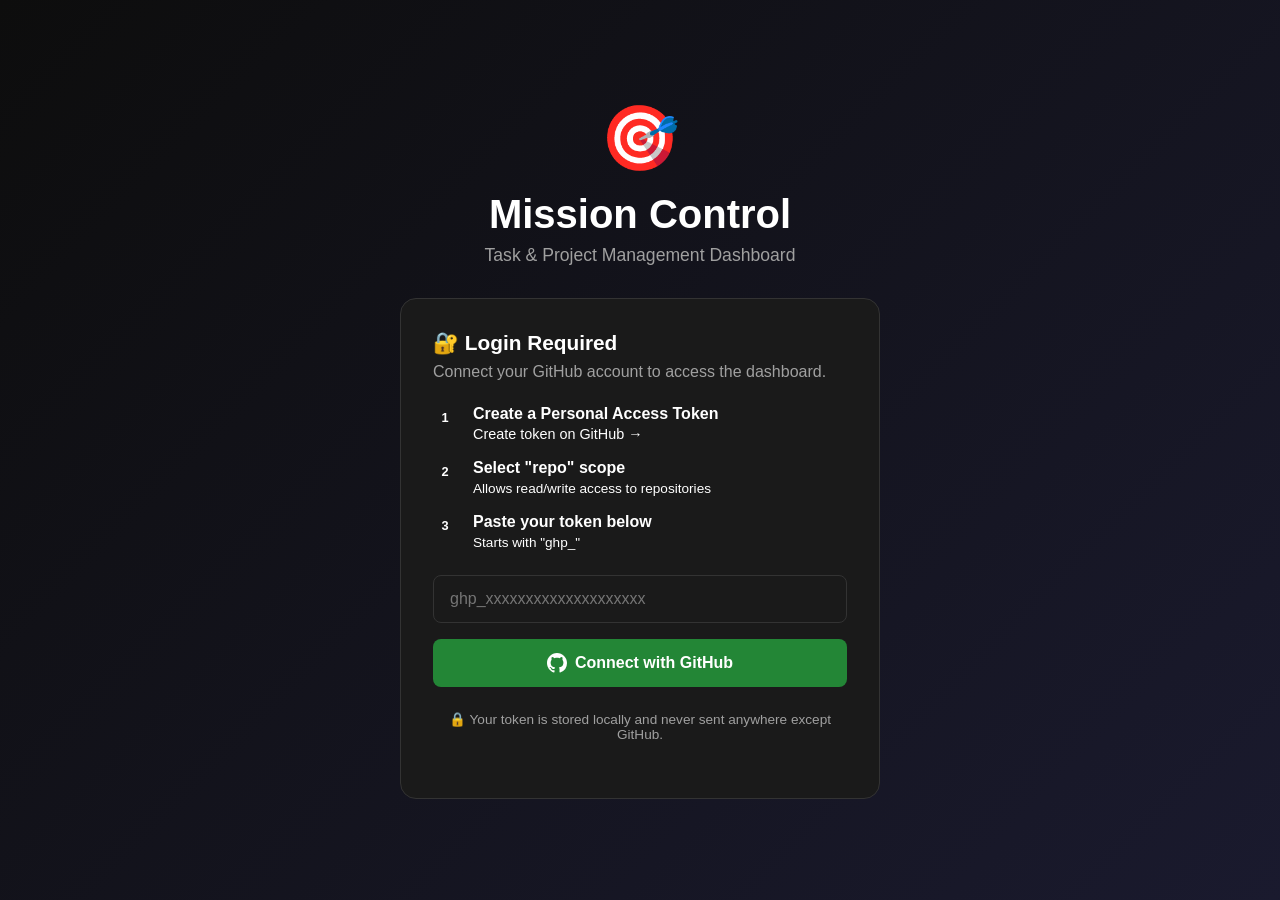
==== index.html @ b84a570f "Initial Mission Control setup" ====
<!DOCTYPE html>
<html lang="en">
<head>
    <meta charset="UTF-8">
    <meta name="viewport" content="width=device-width, initial-scale=1.0">
    <title>Mission Control - MoltBot</title>
    <link rel="stylesheet" href="css/styles.css">
</head>
<body>
    <!-- Login Required Screen (shown when not authenticated) -->
    <div id="login-screen" class="login-screen">
        <div class="login-container">
            <div class="login-logo">🎯</div>
            <h1 class="login-title">Mission Control</h1>
            <p class="login-subtitle">Task & Project Management Dashboard</p>

            <div class="login-card">
                <h2>🔐 Login Required</h2>
                <p>Connect your GitHub account to access the dashboard.</p>

                <div class="login-steps">
                    <div class="login-step">
                        <span class="login-step-num">1</span>
                        <div>
                            <strong>Create a Personal Access Token</strong>
                            <a href="https://github.com/settings/tokens/new?scopes=repo&description=Mission%20Control%20Dashboard" target="_blank" class="login-link">
                                Create token on GitHub →
                            </a>
                        </div>
                    </div>
                    <div class="login-step">
                        <span class="login-step-num">2</span>
                        <div>
                            <strong>Select "repo" scope</strong>
                            <span class="login-hint">Allows read/write access to repositories</span>
                        </div>
                    </div>
                    <div class="login-step">
                        <span class="login-step-num">3</span>
                        <div>
                            <strong>Paste your token below</strong>
                            <span class="login-hint">Starts with "ghp_"</span>
                        </div>
                    </div>
                </div>

                <div class="login-form">
                    <input type="password" id="login-token-input" class="login-input" placeholder="ghp_xxxxxxxxxxxxxxxxxxxx" autocomplete="off">
                    <button id="login-btn" class="login-btn" onclick="handleLogin()">
                        <svg width="20" height="20" viewBox="0 0 16 16" fill="currentColor">
                            <path d="M8 0C3.58 0 0 3.58 0 8c0 3.54 2.29 6.53 5.47 7.59.4.07.55-.17.55-.38 0-.19-.01-.82-.01-1.49-2.01.37-2.53-.49-2.69-.94-.09-.23-.48-.94-.82-1.13-.28-.15-.68-.52-.01-.53.63-.01 1.08.58 1.23.82.72 1.21 1.87.87 2.33.66.07-.52.28-.87.51-1.07-1.78-.2-3.64-.89-3.64-3.95 0-.87.31-1.59.82-2.15-.08-.2-.36-1.02.08-2.12 0 0 .67-.21 2.2.82.64-.18 1.32-.27 2-.27.68 0 1.36.09 2 .27 1.53-1.04 2.2-.82 2.2-.82.44 1.1.16 1.92.08 2.12.51.56.82 1.27.82 2.15 0 3.07-1.87 3.75-3.65 3.95.29.25.54.73.54 1.48 0 1.07-.01 1.93-.01 2.2 0 .21.15.46.55.38A8.013 8.013 0 0016 8c0-4.42-3.58-8-8-8z"/>
                        </svg>
                        Connect with GitHub
                    </button>
                    <div id="login-error" class="login-error"></div>
                    <div id="login-loading" class="login-loading">
                        <div class="spinner"></div>
                        <span>Validating...</span>
                    </div>
                </div>

                <p class="login-security">🔒 Your token is stored locally and never sent anywhere except GitHub.</p>
            </div>
        </div>
    </div>

    <!-- Main Dashboard (hidden until authenticated) -->
    <div id="dashboard" class="dashboard" style="display: none;">

    <header class="header">
        <div class="header-left">
            <div class="logo">
                <span>🎯</span>
                <span>Mission Control</span>
            </div>
            <nav class="nav-tabs">
                <div class="nav-tab active" data-view="tasks" onclick="switchView('tasks')">Tasks</div>
                <div class="nav-tab" data-view="skills" onclick="switchView('skills')">Skills</div>
                <div class="nav-tab" data-view="brain" onclick="switchView('brain')">Brain</div>
                <div class="nav-tab" data-view="docs" onclick="switchView('docs')">Docs</div>
                <div class="nav-tab" data-view="people" onclick="switchView('people')">Team</div>
            </nav>
            
            <!-- Search -->
            <div class="search-container">
                <div class="search-input-wrapper">
                    <input type="text" 
                           id="search-input" 
                           class="search-input" 
                           placeholder="Search tasks..." 
                           oninput="handleSearch(this.value)"
                           onkeydown="if(event.key==='Escape'){clearSearch()}">
                    <svg class="search-icon" width="14" height="14" viewBox="0 0 24 24" fill="none" stroke="currentColor" stroke-width="2">
                        <circle cx="11" cy="11" r="8"></circle>
                        <path d="M21 21l-4.35-4.35"></path>
                    </svg>
                    <button class="search-clear" onmousedown="event.preventDefault()" onclick="clearSearch()" title="Clear search">×</button>
                </div>
                <span class="search-info" id="search-info"></span>
                <label class="archive-search-toggle" title="Include archived tasks in search">
                    <input type="checkbox" id="search-include-archived" onchange="toggleArchiveSearch(this.checked)">
                    <span>📦 Archive</span>
                </label>
            </div>
        </div>
        <div class="header-right">
            <span class="live-indicator live" id="live-indicator">Live</span>
            <button class="btn btn-secondary" onclick="pollForUpdates(); window.location.reload()">↻ Refresh</button>

            <!-- Not Logged In -->
            <button class="btn btn-github" id="btn-connect" onclick="showAuthModal()">
                <svg width="16" height="16" viewBox="0 0 16 16" fill="currentColor">
                    <path d="M8 0C3.58 0 0 3.58 0 8c0 3.54 2.29 6.53 5.47 7.59.4.07.55-.17.55-.38 0-.19-.01-.82-.01-1.49-2.01.37-2.53-.49-2.69-.94-.09-.23-.48-.94-.82-1.13-.28-.15-.68-.52-.01-.53.63-.01 1.08.58 1.23.82.72 1.21 1.87.87 2.33.66.07-.52.28-.87.51-1.07-1.78-.2-3.64-.89-3.64-3.95 0-.87.31-1.59.82-2.15-.08-.2-.36-1.02.08-2.12 0 0 .67-.21 2.2.82.64-.18 1.32-.27 2-.27.68 0 1.36.09 2 .27 1.53-1.04 2.2-.82 2.2-.82.44 1.1.16 1.92.08 2.12.51.56.82 1.27.82 2.15 0 3.07-1.87 3.75-3.65 3.95.29.25.54.73.54 1.48 0 1.07-.01 1.93-.01 2.2 0 .21.15.46.55.38A8.013 8.013 0 0016 8c0-4.42-3.58-8-8-8z"/>
                </svg>
                Connect GitHub
            </button>

            <!-- Logged In (hidden by default) -->
            <div class="user-profile" id="user-profile" style="display: none;">
                <img class="user-avatar" id="user-avatar" src="" alt="Avatar">
                <span class="user-name" id="user-name"></span>
                <button class="btn-icon" onclick="showSettingsModal()" title="Settings">⚙️</button>
                <span class="user-logout" onclick="logout()">Logout</span>
            </div>
        </div>
    </header>

    <!-- Unsaved Changes Banner -->
    <div class="unsaved-banner" id="unsaved-banner">
        <span class="unsaved-text">⚠️ You have unsaved changes</span>
        <div>
            <button class="btn btn-secondary btn-small" onclick="discardChanges()">Discard</button>
            <button class="btn btn-primary btn-small" onclick="showCommitModal()">Save & Commit</button>
        </div>
    </div>

    <!-- TASKS VIEW -->
    <div id="view-tasks" class="view active">

    <div class="stats-bar">
        <div class="stat">
            <span class="stat-value" id="stat-week">0</span>
            <span class="stat-label">This week</span>
        </div>
        <div class="stat">
            <span class="stat-value" id="stat-progress">0</span>
            <span class="stat-label">In progress</span>
        </div>
        <div class="stat">
            <span class="stat-value" id="stat-total">0</span>
            <span class="stat-label">Total</span>
        </div>
        <div class="stat">
            <span class="stat-value stat-highlight" id="stat-completion">0%</span>
            <span class="stat-label">Completion</span>
        </div>
    </div>

    <div class="filters" id="filters">
        <button class="filter-btn active" data-filter="all">All projects</button>
    </div>

    <main class="main">
        <div class="kanban">
            <div class="column column-templates">
                <div class="column-header">
                    <div class="column-dot templates"></div>
                    <span class="column-title">📑 Templates</span>
                    <span class="column-count" id="count-templates">0</span>
                    <span class="column-add" onclick="openNewTemplate()" title="Add new template">+</span>
                </div>
                <div class="column-tasks" id="tasks-templates"></div>
            </div>

            <div class="column column-recurring">
                <div class="column-header">
                    <div class="column-dot recurring"></div>
                    <span class="column-title">Recurring</span>
                    <span class="column-count" id="count-recurring">0</span>
                </div>
                <div class="column-tasks" id="tasks-recurring" ondragover="handleCronDragOver(event)" ondragleave="handleCronDragLeave(event)" ondrop="handleCronDrop(event)"></div>
            </div>

            <div class="column column-scheduled">
                <div class="column-header">
                    <div class="column-dot scheduled"></div>
                    <span class="column-title">📅 Scheduled</span>
                    <span class="column-count" id="count-scheduled">0</span>
                    <span class="column-add" onclick="openScheduledTaskModal()" title="Schedule a task">+</span>
                </div>
                <div class="column-tasks" id="tasks-scheduled" ondragover="handleDragOver(event)" ondragleave="handleDragLeave(event)" ondrop="handleDrop(event, 'scheduled')"></div>
            </div>

            <div class="column">
                <div class="column-header">
                    <div class="column-dot backlog"></div>
                    <span class="column-title">Backlog</span>
                    <span class="column-count" id="count-backlog">0</span>
                    <span class="column-add" onclick="openNewTask('backlog')" title="Add new task">+</span>
                </div>
                <div class="column-tasks" id="tasks-backlog" ondragover="handleDragOver(event)" ondragleave="handleDragLeave(event)" ondrop="handleDrop(event, 'backlog')"></div>
            </div>

            <div class="column column-wide">
                <div class="column-header">
                    <div class="column-dot in-progress"></div>
                    <span class="column-title">In Progress</span>
                    <span class="column-count" id="count-in_progress">0</span>
                    <span class="column-add" onclick="openNewTask('in_progress')" title="Add new task">+</span>
                </div>
                <div class="column-tasks" id="tasks-in_progress" ondragover="handleDragOver(event)" ondragleave="handleDragLeave(event)" ondrop="handleDrop(event, 'in_progress')"></div>
            </div>

            <div class="column">
                <div class="column-header">
                    <div class="column-dot review"></div>
                    <span class="column-title">Review</span>
                    <span class="column-count" id="count-review">0</span>
                    <span class="column-add" onclick="openNewTask('review')" title="Add new task">+</span>
                </div>
                <div class="column-tasks" id="tasks-review" ondragover="handleDragOver(event)" ondragleave="handleDragLeave(event)" ondrop="handleDrop(event, 'review')"></div>
            </div>

            <div class="column">
                <div class="column-header">
                    <div class="column-dot done"></div>
                    <span class="column-title">Done</span>
                    <span class="column-count" id="count-done">0</span>
                    <button class="archive-all-btn" onclick="showArchiveView()" title="View archived tasks" style="background: transparent;">📂 View</button>
                    <button class="archive-all-btn" onclick="archiveAllDone()" title="Archive all done tasks">📦 Archive All</button>
                </div>
                <div class="column-tasks" id="tasks-done" ondragover="handleDragOver(event)" ondragleave="handleDragLeave(event)" ondrop="handleDrop(event, 'done')"></div>
            </div>
        </div>

        <aside class="activity" id="activity-sidebar">
            <div class="activity-header">
                <span>ACTIVITY</span>
                <button class="activity-toggle" onclick="toggleActivity()" title="Hide Activity">
                    <span id="activity-toggle-icon">✕</span>
                </button>
            </div>
            <div class="activity-list" id="activity-list"></div>
        </aside>
        <button class="activity-reopen" id="activity-reopen" onclick="toggleActivity()" title="Show Activity">
            ACTIVITY
        </button>
    </main>

    </div><!-- END view-tasks -->

    <!-- SKILLS VIEW -->
    <div id="view-skills" class="view" style="display: none;">
        <div class="skills-view">
            <!-- Skills Header with Stats -->
            <div class="skills-header">
                <div class="skills-stats">
                    <div class="skills-stat">
                        <span class="skills-stat-value" id="skills-total">0</span>
                        <span class="skills-stat-label">Total Skills</span>
                    </div>
                    <div class="skills-stat">
                        <span class="skills-stat-value" id="skills-ready">0</span>
                        <span class="skills-stat-label">Ready</span>
                    </div>
                    <div class="skills-stat">
                        <span class="skills-stat-value" id="skills-needs-setup">0</span>
                        <span class="skills-stat-label">Needs Setup</span>
                    </div>
                </div>
                <div class="skills-header-actions">
                    <button class="btn btn-secondary" onclick="refreshSkills()">↻ Refresh</button>
                    <button class="btn btn-clawdhub" onclick="openClawdHub()">
                        🧩 Browse ClawdHub
                    </button>
                </div>
            </div>

            <!-- Skills Filter Bar -->
            <div class="skills-filters">
                <div class="skills-filter-chips">
                    <button class="skills-filter-chip active" data-filter="all" onclick="resetSkillFilters()">All</button>
                    <button class="skills-filter-chip" data-filter="enabled" onclick="toggleSkillFilter('enabled')">✅ Enabled</button>
                    <button class="skills-filter-chip" data-filter="disabled" onclick="toggleSkillFilter('disabled')">⏸️ Disabled</button>
                    <button class="skills-filter-chip" data-filter="ready" onclick="toggleSkillFilter('ready')">🟢 Ready</button>
                    <button class="skills-filter-chip" data-filter="needs-setup" onclick="toggleSkillFilter('needs-setup')">🟡 Needs Setup</button>
                    <button class="skills-filter-chip" data-filter="builtin" onclick="toggleSkillFilter('builtin')">📦 Built-in</button>
                    <button class="skills-filter-chip" data-filter="workspace" onclick="toggleSkillFilter('workspace')">🏠 Workspace</button>
                </div>
            </div>

            <!-- Skills Grid Container -->
            <div id="skills-grid-container">
                <!-- Skills will be rendered here by JavaScript -->
                <div class="skills-empty">
                    <div class="skills-empty-icon">🧩</div>
                    <div class="skills-empty-title">Loading skills...</div>
                    <div class="skills-empty-text">Please wait while we load your skills.</div>
                </div>
            </div>
        </div>
    </div><!-- END view-skills -->

    <!-- BRAIN VIEW -->
    <div id="view-brain" class="view" style="display: none;">
        <div class="brain-view">
            <!-- Memory Explorer (Left Panel) -->
            <div class="brain-explorer">
                <div class="brain-explorer-header">
                    <div class="brain-explorer-title">Memory Files</div>
                    <div class="brain-search">
                        <span class="brain-search-icon">🔍</span>
                        <input type="text" id="brain-search-input" placeholder="Search memory..." oninput="handleBrainSearch(this.value)">
                    </div>
                </div>
                
                <div class="brain-file-tree" id="brain-file-tree">
                    <!-- Files will be rendered by JavaScript -->
                    <div class="brain-empty">
                        <div class="brain-empty-icon">📂</div>
                        <div class="brain-empty-title">Loading...</div>
                    </div>
                </div>
                
                <div class="brain-tags">
                    <div class="brain-tags-title">Tags</div>
                    <div class="brain-tag-cloud" id="brain-tag-cloud">
                        <!-- Tags will be rendered by JavaScript -->
                    </div>
                </div>
            </div>
            
            <!-- Editor (Center Panel) -->
            <div class="brain-editor">
                <div class="brain-editor-header">
                    <div class="brain-editor-tabs" id="brain-editor-tabs">
                        <!-- Tabs will be rendered when files are opened -->
                        <span style="color: var(--text-secondary); font-size: 0.875rem; padding: 0.5rem;">Select a file to edit</span>
                    </div>
                    <div class="brain-editor-actions">
                        <button class="btn btn-secondary btn-small" onclick="toggleBrainPreview()" id="brain-preview-toggle" disabled>
                            👁️ Preview
                        </button>
                        <button class="btn btn-secondary btn-small" onclick="openMemoryMerge()">
                            🔄 Merge Notes
                        </button>
                        <button class="btn btn-primary btn-small" onclick="openKnowledgeBuilder()">
                            🧙 Add Knowledge
                        </button>
                    </div>
                </div>
                
                <div class="brain-editor-toolbar" id="brain-editor-toolbar" style="display: none;">
                    <button class="brain-toolbar-btn" onclick="brainInsert('**', '**')" title="Bold">𝐁</button>
                    <button class="brain-toolbar-btn" onclick="brainInsert('*', '*')" title="Italic">𝐼</button>
                    <button class="brain-toolbar-btn" onclick="brainInsert('`', '`')" title="Code">&lt;/&gt;</button>
                    <button class="brain-toolbar-btn" onclick="brainInsert('[', '](url)')" title="Link">🔗</button>
                    <div class="brain-toolbar-divider"></div>
                    <button class="brain-toolbar-btn" onclick="brainInsertLine('- ')" title="List">• List</button>
                    <button class="brain-toolbar-btn" onclick="brainInsertLine('## ')" title="Heading">H2</button>
                    <button class="brain-toolbar-btn" onclick="brainInsertLine('#')" title="Tag">#tag</button>
                    <div class="brain-toolbar-divider"></div>
                    <button class="brain-toolbar-btn" onclick="brainInsertLine('---')" title="Divider">―</button>
                </div>
                
                <div class="brain-editor-content" id="brain-editor-content">
                    <div class="brain-empty">
                        <div class="brain-empty-icon">🧠</div>
                        <div class="brain-empty-title">Your Memory, Organized</div>
                        <div class="brain-empty-text">
                            Select a file from the explorer to view and edit, or use the Knowledge Builder to add new information.
                        </div>
                    </div>
                </div>
                
                <div class="brain-editor-footer" id="brain-editor-footer" style="display: none;">
                    <div class="brain-footer-left">
                        <span id="brain-cursor-pos">Ln 1, Col 1</span>
                        <span id="brain-word-count">0 words</span>
                        <span id="brain-tag-count">0 tags</span>
                    </div>
                    <div class="brain-footer-right">
                        <span id="brain-save-status">Saved</span>
                    </div>
                </div>
            </div>
            
            <!-- Changelog (Right Panel) -->
            <div class="brain-changelog" id="brain-changelog">
                <div class="brain-changelog-header">
                    <span class="brain-changelog-title">📜 Changelog</span>
                    <button class="brain-changelog-toggle" onclick="toggleBrainChangelog()" title="Collapse">
                        ✕
                    </button>
                </div>
                <div class="brain-changelog-list" id="brain-changelog-list">
                    <!-- Changelog items will be rendered by JavaScript -->
                    <div style="text-align: center; padding: 2rem; color: var(--text-secondary);">
                        <div style="font-size: 2rem; margin-bottom: 0.5rem;">📜</div>
                        <div>Loading history...</div>
                    </div>
                </div>
            </div>
        </div>
    </div><!-- END view-brain -->

    <!-- Knowledge Builder Modal -->
    <div class="brain-knowledge-builder" id="brain-knowledge-builder">
        <div class="brain-kb-modal">
            <div class="brain-kb-header">
                <span class="brain-kb-title">🧙 Knowledge Builder</span>
                <button class="brain-kb-close" onclick="closeKnowledgeBuilder()">×</button>
            </div>
            <div class="brain-kb-content">
                <label style="font-size: 0.875rem; color: var(--text-secondary); margin-bottom: 0.5rem; display: block;">
                    Paste or type any information you want to remember:
                </label>
                <textarea class="brain-kb-input" id="brain-kb-input" placeholder="e.g., JetBrains account uses thomas@example.com, password in 1Password. Renewal date is March 15th."></textarea>
                
                <div style="display: flex; gap: 0.5rem; flex-wrap: wrap; align-items: center;">
                    <button class="btn btn-secondary btn-small" onclick="processKnowledge('format')">📝 Format</button>
                    <button class="btn btn-secondary btn-small" onclick="processKnowledge('extract')">🔍 Extract Facts</button>
                    <button class="btn btn-secondary btn-small" onclick="processKnowledge('tags')">🏷️ Tags</button>
                    <div style="width: 1px; height: 20px; background: var(--border); margin: 0 0.25rem;"></div>
                    <button class="btn btn-primary btn-small" onclick="processKnowledge('ai')" id="brain-kb-ai-btn" title="Process with AI (requires API key)">🤖 AI Process</button>
                    <button class="btn btn-secondary btn-small" onclick="showAISettings()" title="Configure AI">⚙️</button>
                </div>
                
                <div class="brain-kb-result" id="brain-kb-result" style="display: none;">
                    <div class="brain-kb-result-label">Result</div>
                    <div id="brain-kb-result-content"></div>
                </div>
                
                <div style="margin-top: 1rem;">
                    <label style="font-size: 0.875rem; color: var(--text-secondary); margin-bottom: 0.5rem; display: block;">
                        Save to:
                    </label>
                    <select id="brain-kb-target" style="width: 100%; padding: 0.5rem; background: var(--bg-secondary); border: 1px solid var(--border); border-radius: 6px; color: var(--text-primary);">
                        <option value="today">📅 Today's memory (memory/YYYY-MM-DD.md)</option>
                        <option value="memory">🧠 Long-term memory (MEMORY.md)</option>
                    </select>
                </div>
            </div>
            <div class="brain-kb-footer">
                <button class="btn btn-secondary" onclick="closeKnowledgeBuilder()">Cancel</button>
                <button class="btn btn-primary" onclick="saveKnowledge()" id="brain-kb-save" disabled>Save to Memory</button>
            </div>
        </div>
    </div>

    <!-- AI Settings Modal -->
    <div class="brain-ai-settings" id="brain-ai-settings">
        <div class="brain-ai-settings-modal">
            <div class="brain-ai-settings-header">
                <span class="brain-ai-settings-title">⚙️ AI Settings</span>
                <button class="brain-kb-close" onclick="hideAISettings()">×</button>
            </div>
            <div class="brain-ai-settings-content">
                <div class="brain-ai-status" id="brain-ai-status">
                    <span>🔌</span>
                    <span id="brain-ai-status-text">Checking...</span>
                </div>
                
                <div class="brain-ai-settings-field">
                    <label for="brain-ai-provider">AI Provider</label>
                    <select id="brain-ai-provider" onchange="updateAIProviderUI()">
                        <option value="openrouter">OpenRouter (recommended)</option>
                        <option value="openai">OpenAI</option>
                        <option value="local">Local only (no API)</option>
                    </select>
                </div>
                
                <div class="brain-ai-settings-field" id="brain-ai-key-field">
                    <label for="brain-ai-key">API Key</label>
                    <input type="password" id="brain-ai-key" placeholder="sk-or-... or sk-...">
                    <div class="brain-ai-settings-hint">
                        Get your key from <a href="https://openrouter.ai/keys" target="_blank" style="color: var(--accent-blue);">openrouter.ai/keys</a>
                    </div>
                </div>
                
                <div class="brain-ai-settings-field" id="brain-ai-model-field">
                    <label for="brain-ai-model">Model</label>
                    <select id="brain-ai-model">
                        <option value="anthropic/claude-3.5-sonnet">Claude 3.5 Sonnet (fast)</option>
                        <option value="anthropic/claude-3-opus">Claude 3 Opus (best)</option>
                        <option value="openai/gpt-4o">GPT-4o</option>
                        <option value="openai/gpt-4o-mini">GPT-4o Mini (cheap)</option>
                        <option value="google/gemini-pro-1.5">Gemini 1.5 Pro</option>
                    </select>
                </div>
            </div>
            <div class="brain-ai-settings-footer">
                <button class="btn btn-secondary" onclick="hideAISettings()">Cancel</button>
                <button class="btn btn-primary" onclick="saveAISettings()">Save</button>
            </div>
        </div>
    </div>

    <!-- Diff View Modal -->
    <div class="brain-diff-modal" id="brain-diff-modal">
        <div class="brain-diff-container">
            <div class="brain-diff-header">
                <div>
                    <div class="brain-diff-title" id="brain-diff-title">Commit Details</div>
                    <div class="brain-diff-meta" id="brain-diff-meta"></div>
                </div>
                <button class="brain-diff-close" onclick="closeDiffModal()">×</button>
            </div>
            <div class="brain-diff-content" id="brain-diff-content">
                <div class="brain-diff-loading">Loading diff...</div>
            </div>
        </div>
    </div>

    <!-- Memory Merge Modal -->
    <div class="brain-merge-modal" id="brain-merge-modal">
        <div class="brain-merge-container">
            <div class="brain-merge-header">
                <span class="brain-merge-title">🔄 Merge Daily Notes to Long-Term Memory</span>
                <button class="brain-kb-close" onclick="closeMemoryMerge()">×</button>
            </div>
            <div class="brain-merge-content">
                <p style="color: var(--text-secondary); margin-bottom: 1rem; font-size: 0.875rem;">
                    Select daily notes to consolidate into MEMORY.md. AI will summarize and deduplicate the content.
                </p>
                
                <div class="brain-merge-files" id="brain-merge-files">
                    <!-- File checkboxes will be rendered here -->
                </div>
                
                <div class="brain-merge-options">
                    <label class="brain-merge-checkbox">
                        <input type="checkbox" id="brain-merge-archive" checked>
                        <span>Archive merged files (add .merged suffix)</span>
                    </label>
                    <label class="brain-merge-checkbox">
                        <input type="checkbox" id="brain-merge-ai" checked>
                        <span>Use AI for smart summarization</span>
                    </label>
                </div>
                
                <div class="brain-merge-preview" id="brain-merge-preview" style="display: none;">
                    <div class="brain-merge-preview-label">Preview</div>
                    <div class="brain-merge-preview-content" id="brain-merge-preview-content"></div>
                </div>
            </div>
            <div class="brain-merge-footer">
                <button class="btn btn-secondary" onclick="closeMemoryMerge()">Cancel</button>
                <button class="btn btn-secondary" onclick="previewMerge()" id="brain-merge-preview-btn">👁️ Preview</button>
                <button class="btn btn-primary" onclick="executeMerge()" id="brain-merge-execute" disabled>Merge Selected</button>
            </div>
        </div>
    </div>

    <!-- Skill Detail Panel (Slide-in) -->
    <div class="skill-panel-overlay" id="skill-panel-overlay" onclick="closeSkillPanel()"></div>
    <div class="skill-panel" id="skill-panel">
        <div class="skill-panel-header">
            <div class="skill-panel-title">
                <span class="skill-panel-title-emoji" id="skill-panel-emoji">🧩</span>
                <span class="skill-panel-title-text" id="skill-panel-name">Skill Name</span>
            </div>
            <button class="skill-panel-close" onclick="closeSkillPanel()" title="Close (Esc)">×</button>
        </div>
        <div class="skill-panel-content" id="skill-panel-content">
            <!-- Content will be rendered by JavaScript -->
        </div>
        <div class="skill-panel-footer" id="skill-panel-footer">
            <button class="btn btn-secondary" onclick="closeSkillPanel()">Close</button>
            <button class="btn btn-primary" id="skill-panel-save" onclick="saveSkillFromPanel()">Save Changes</button>
        </div>
    </div>

    <!-- DOCS VIEW -->
    <div id="view-docs" class="view" style="display: none;">
        <div class="docs-container" style="max-width: 900px; margin: 0 auto; padding: 2rem;">
            <h1 style="margin-bottom: 1.5rem;">📚 Mission Control Documentation</h1>

            <div class="docs-section" style="margin-bottom: 2rem; background: var(--bg-secondary); padding: 1.5rem; border-radius: 12px; border-left: 4px solid var(--accent);">
                <h2 style="color: var(--accent); margin-bottom: 0.5rem;">📌 Demo Mode</h2>
                <p style="color: var(--text-secondary); line-height: 1.6;">
                    You're currently viewing <strong>sample data</strong>. To manage your own tasks, click <strong>"Connect GitHub"</strong> in the top right corner to link your repository.
                </p>
            </div>

            <div class="docs-section" style="margin-bottom: 2rem;">
                <h2 style="color: var(--accent); margin-bottom: 1rem;">🚀 Getting Started</h2>

                <h3 style="margin: 1rem 0 0.5rem;">Installation</h3>
                <p style="color: var(--text-secondary); line-height: 1.6;">
                    Add Mission Control to your existing MoltBot workspace:
                </p>
                <ol style="color: var(--text-secondary); line-height: 1.8; margin-left: 1.5rem;">
                    <li><strong>Fork</strong> this repository to your GitHub account</li>
                    <li><strong>Copy dashboard files</strong> to your workspace: <code>index.html</code>, <code>data/</code>, <code>canvas/</code>, <code>scripts/</code>, <code>.github/</code></li>
                    <li>Enable <strong>GitHub Pages</strong> in your repo settings (Settings → Pages → Branch: main)</li>
                    <li>Visit <code>https://[username].github.io/mission-control/</code></li>
                </ol>

                <h3 style="margin: 1.5rem 0 0.5rem;">Connect to GitHub</h3>
                <p style="color: var(--text-secondary); line-height: 1.6;">
                    Click <strong>"Connect GitHub"</strong> in the top right corner. You'll need a GitHub Personal Access Token with <code>repo</code> permissions.
                </p>
                <ol style="color: var(--text-secondary); line-height: 1.8; margin-left: 1.5rem;">
                    <li>Go to <a href="https://github.com/settings/tokens" target="_blank" style="color: var(--accent);">GitHub Settings → Tokens</a></li>
                    <li>Click "Generate new token (classic)"</li>
                    <li>Select scope: <code>repo</code> (Full control of private repositories)</li>
                    <li>Copy the token and paste it in Mission Control</li>
                </ol>

                <h3 style="margin: 1.5rem 0 0.5rem;">Understanding the Board</h3>
                <p style="color: var(--text-secondary); line-height: 1.6;">
                    Mission Control uses a Kanban-style board with these columns:
                </p>
                <ul style="color: var(--text-secondary); line-height: 1.8; margin-left: 1.5rem;">
                    <li><strong>🔄 Recurring</strong> - Cron jobs that run on schedule</li>
                    <li><strong>📅 Scheduled</strong> - One-time tasks with a future date</li>
                    <li><strong>📑 Templates</strong> - Reusable task templates</li>
                    <li><strong>📋 Backlog</strong> - Tasks waiting to be started</li>
                    <li><strong>🚀 In Progress</strong> - Currently being worked on</li>
                    <li><strong>👀 Review</strong> - Done, awaiting approval</li>
                    <li><strong>✅ Done</strong> - Completed tasks</li>
                </ul>
            </div>

            <div class="docs-section" style="margin-bottom: 2rem;">
                <h2 style="color: var(--accent); margin-bottom: 1rem;">✨ Features</h2>

                <h3 style="margin: 1rem 0 0.5rem;">Auto-Save</h3>
                <p style="color: var(--text-secondary); line-height: 1.6;">
                    All changes are <strong>automatically saved</strong> to GitHub. No manual "Save" button needed!
                </p>
                <ul style="color: var(--text-secondary); line-height: 1.8; margin-left: 1.5rem;">
                    <li>Drag & drop tasks between columns → instant save</li>
                    <li>Edit task details → instant save</li>
                    <li>Add/remove subtasks → instant save</li>
                    <li>Add comments → instant save</li>
                </ul>

                <h3 style="margin: 1.5rem 0 0.5rem;">Drag & Drop</h3>
                <p style="color: var(--text-secondary); line-height: 1.6;">
                    Click and drag any task card to move it between columns. The status updates automatically.
                </p>

                <h3 style="margin: 1.5rem 0 0.5rem;">Subtasks</h3>
                <p style="color: var(--text-secondary); line-height: 1.6;">
                    Break down tasks into smaller steps. Click on a subtask to edit it inline.
                </p>

                <h3 style="margin: 1.5rem 0 0.5rem;">Comments</h3>
                <p style="color: var(--text-secondary); line-height: 1.6;">
                    Add comments to tasks for context or feedback. Comments on <strong>Review</strong> tasks trigger notifications to MoltBot.
                </p>

                <h3 style="margin: 1.5rem 0 0.5rem;">Projects & Tags</h3>
                <p style="color: var(--text-secondary); line-height: 1.6;">
                    Organize tasks by project. Use the ⚙️ Settings to add new projects. Filter tasks using the project buttons.
                </p>
            </div>

            <div class="docs-section" style="margin-bottom: 2rem;">
                <h2 style="color: var(--accent); margin-bottom: 1rem;">🤖 MoltBot Integration</h2>
                <p style="color: var(--text-secondary); line-height: 1.6;">
                    Mission Control is connected to MoltBot via webhooks. When you make changes:
                </p>
                <ul style="color: var(--text-secondary); line-height: 1.8; margin-left: 1.5rem;">
                    <li><strong>Move task to "In Progress"</strong> → MoltBot receives a work order and starts processing</li>
                    <li><strong>Add comment on Review task</strong> → MoltBot sees your feedback</li>
                    <li><strong>MoltBot completes work</strong> → Task moves to "Review" automatically</li>
                </ul>

                <div style="background: var(--bg-secondary); padding: 1rem; border-radius: 8px; margin-top: 1rem;">
                    <strong>💡 Pro Tip:</strong> Write clear task descriptions and subtasks. The more detail you provide, the better MoltBot can execute the task.
                </div>
            </div>

            <div class="docs-section" style="margin-bottom: 2rem;">
                <h2 style="color: var(--accent); margin-bottom: 1rem;">⌨️ Keyboard Shortcuts</h2>
                <table style="width: 100%; border-collapse: collapse;">
                    <tr style="border-bottom: 1px solid var(--border-color);">
                        <td style="padding: 0.5rem; color: var(--text-secondary);"><code>Cmd/Ctrl + Shift + R</code></td>
                        <td style="padding: 0.5rem;">Hard refresh (clear cache)</td>
                    </tr>
                    <tr style="border-bottom: 1px solid var(--border-color);">
                        <td style="padding: 0.5rem; color: var(--text-secondary);"><code>Escape</code></td>
                        <td style="padding: 0.5rem;">Close modals</td>
                    </tr>
                    <tr style="border-bottom: 1px solid var(--border-color);">
                        <td style="padding: 0.5rem; color: var(--text-secondary);"><code>Enter</code></td>
                        <td style="padding: 0.5rem;">Save inline edits</td>
                    </tr>
                </table>
            </div>

            <div class="docs-section">
                <h2 style="color: var(--accent); margin-bottom: 1rem;">❓ FAQ</h2>

                <details style="margin-bottom: 1rem;">
                    <summary style="cursor: pointer; font-weight: 500;">Why don't I see my changes?</summary>
                    <p style="color: var(--text-secondary); padding: 0.5rem 0 0 1rem;">
                        GitHub Pages can cache content. Try a hard refresh (Cmd+Shift+R) or open in an incognito window.
                    </p>
                </details>

                <details style="margin-bottom: 1rem;">
                    <summary style="cursor: pointer; font-weight: 500;">How do I create a new project?</summary>
                    <p style="color: var(--text-secondary); padding: 0.5rem 0 0 1rem;">
                        Click the ⚙️ Settings button (when logged in) → Add a new project with ID, name, icon, and color.
                    </p>
                </details>

                <details style="margin-bottom: 1rem;">
                    <summary style="cursor: pointer; font-weight: 500;">Can multiple people use this?</summary>
                    <p style="color: var(--text-secondary); padding: 0.5rem 0 0 1rem;">
                        Yes! Anyone with repo access can connect their GitHub token. Changes from all users sync automatically.
                    </p>
                </details>
            </div>
        </div>
    </div><!-- END view-docs -->

    <!-- PEOPLE VIEW -->
    <div id="view-people" class="view" style="display: none;">
        <div class="people-container">
            <div class="people-header">
                <h1>👥 Team</h1>
                <div class="people-stats" id="people-stats">
                    <!-- Stats filled by JS -->
                </div>
            </div>
            <div id="collaborators-container">
                <div class="people-loading">
                    <div class="spinner"></div>
                    <p>Loading collaborators...</p>
                </div>
            </div>
        </div>
    </div><!-- END view-people -->

    <!-- Auth Modal -->
    <div class="modal-overlay" id="auth-modal" onclick="if(event.target===this)hideAuthModal()">
        <div class="modal">
            <div class="modal-header">
                <h2 class="modal-title">🔐 Connect to GitHub</h2>
                <button class="modal-close" onclick="hideAuthModal()">&times;</button>
            </div>
            <div class="modal-body">
                <p style="color: var(--text-secondary); margin-bottom: 1.5rem;">
                    Connect your GitHub account to create, edit, and save tasks directly to the repository.
                </p>

                <div class="steps">
                    <div class="step">
                        <span class="step-number">1</span>
                        <div class="step-content">
                            <div class="step-title">Create a Personal Access Token</div>
                            <div class="step-description">
                                <a href="https://github.com/settings/tokens/new?scopes=repo&description=Mission%20Control%20Dashboard" target="_blank">
                                    Click here to create a token →
                                </a>
                            </div>
                        </div>
                    </div>
                    <div class="step">
                        <span class="step-number">2</span>
                        <div class="step-content">
                            <div class="step-title">Select "repo" scope</div>
                            <div class="step-description">This allows read/write access to repositories</div>
                        </div>
                    </div>
                    <div class="step">
                        <span class="step-number">3</span>
                        <div class="step-content">
                            <div class="step-title">Paste your token below</div>
                            <div class="step-description">The token starts with "ghp_"</div>
                        </div>
                    </div>
                </div>

                <div class="form-group">
                    <label class="form-label">GitHub Personal Access Token</label>
                    <input type="password" class="form-input" id="token-input" placeholder="ghp_xxxxxxxxxxxxxxxxxxxx" autocomplete="off">
                    <div class="form-hint">
                        🔒 Your token is stored locally and never sent anywhere except GitHub.
                    </div>
                    <div class="validation-loading" id="validation-loading">
                        <div class="spinner"></div>
                        <span>Validating token...</span>
                    </div>
                    <div class="validation-success" id="validation-success">
                        <span>✓</span>
                        <span>Connected as <strong id="validated-user"></strong></span>
                    </div>
                    <div class="validation-error" id="validation-error">
                        <span>✗</span>
                        <span id="error-message">Invalid token</span>
                    </div>
                </div>
            </div>
            <div class="modal-footer">
                <button class="btn btn-secondary" onclick="hideAuthModal()">Cancel</button>
                <button class="btn btn-primary" id="btn-save-token" onclick="validateAndSaveToken()" disabled>Connect</button>
            </div>
        </div>
    </div>

    <!-- Settings Modal -->
    <div class="modal-overlay" id="settings-modal" onclick="if(event.target===this)hideSettingsModal()">
        <div class="modal" style="max-width: 500px;">
            <div class="modal-header">
                <h2 class="modal-title">⚙️ Settings</h2>
                <button class="modal-close" onclick="hideSettingsModal()">&times;</button>
            </div>
            <div class="modal-body">
                <h3 style="margin-bottom: 12px; font-size: 1rem;">Gateway Connection</h3>
                <div style="margin-bottom: 16px; padding-bottom: 16px; border-bottom: 1px solid var(--border);">
                    <p style="font-size: 0.85rem; color: var(--text-secondary); margin-bottom: 8px;">Connect to your OpenClaw Gateway for Run History and real-time sync.</p>
                    <div style="display: flex; gap: 8px; margin-bottom: 8px;">
                        <input type="text" class="form-input" id="gateway-url-input" placeholder="http://localhost:18789" style="flex: 1;">
                        <button class="btn btn-primary" onclick="saveGatewayUrl()">Connect</button>
                    </div>
                    <div id="gateway-status" style="font-size: 0.8rem; margin-top: 6px; color: var(--text-secondary);"></div>
                    <div style="margin-top: 10px;">
                        <p style="font-size: 0.85rem; color: var(--text-secondary); margin-bottom: 8px;">Gateway Token (from gateway.auth.token in openclaw.json)</p>
                        <div style="display: flex; gap: 8px;">
                            <input type="password" class="form-input" id="gateway-token-input" placeholder="Gateway Auth Token" style="flex: 1;">
                            <button class="btn btn-secondary" onclick="toggleGatewayTokenVisibility()" title="Show/Hide">👁️</button>
                            <button class="btn btn-primary" onclick="saveGatewayToken()">Save</button>
                        </div>
                        <div id="gateway-token-status" style="font-size: 0.8rem; margin-top: 6px; color: var(--text-secondary);"></div>
                    </div>
                </div>
                
                <h3 style="margin-bottom: 12px; font-size: 1rem;">💭 Live Thinking</h3>
                <div style="margin-bottom: 16px; padding-bottom: 16px; border-bottom: 1px solid var(--border);">
                    <p style="font-size: 0.85rem; color: var(--text-secondary); margin-bottom: 8px;">Enable real-time thinking visibility during task processing. Requires Gateway Hooks Token.</p>
                    <div style="display: flex; gap: 8px;">
                        <input type="password" class="form-input" id="hooks-token-input" placeholder="Hooks Token (from openclaw.json)" style="flex: 1;">
                        <button class="btn btn-secondary" onclick="toggleHooksTokenVisibility()" title="Show/Hide">👁️</button>
                        <button class="btn btn-primary" onclick="saveHooksToken()">Save</button>
                    </div>
                    <div id="hooks-token-status" style="font-size: 0.8rem; margin-top: 6px; color: var(--text-secondary);"></div>
                </div>
                
                <h3 style="margin-bottom: 12px; font-size: 1rem;">Projects</h3>
                <div id="projects-list" class="projects-list"></div>

                <div class="add-project-form" style="margin-top: 16px; padding-top: 16px; border-top: 1px solid var(--border-color);">
                    <h4 style="margin-bottom: 8px; font-size: 0.9rem;" id="project-form-title">Add New Project</h4>
                    <div style="display: grid; gap: 8px;">
                        <input type="text" class="form-input" id="new-project-id" placeholder="ID (z.B. marketing)">
                        <input type="text" class="form-input" id="new-project-name" placeholder="Name (z.B. Marketing)">
                        <div style="margin-bottom: 8px;">
                            <label style="font-size: 0.8rem; color: var(--text-secondary);">Icon</label>
                            <div class="emoji-picker" style="display: flex; flex-wrap: wrap; gap: 4px; margin-top: 4px;">
                                <button type="button" class="emoji-btn" onclick="selectEmoji('📁')">📁</button>
                                <button type="button" class="emoji-btn" onclick="selectEmoji('📊')">📊</button>
                                <button type="button" class="emoji-btn" onclick="selectEmoji('💼')">💼</button>
                                <button type="button" class="emoji-btn" onclick="selectEmoji('🚀')">🚀</button>
                                <button type="button" class="emoji-btn" onclick="selectEmoji('💡')">💡</button>
                                <button type="button" class="emoji-btn" onclick="selectEmoji('🎯')">🎯</button>
                                <button type="button" class="emoji-btn" onclick="selectEmoji('📣')">📣</button>
                                <button type="button" class="emoji-btn" onclick="selectEmoji('🛠️')">🛠️</button>
                                <button type="button" class="emoji-btn" onclick="selectEmoji('📱')">📱</button>
                                <button type="button" class="emoji-btn" onclick="selectEmoji('🌐')">🌐</button>
                                <button type="button" class="emoji-btn" onclick="selectEmoji('💰')">💰</button>
                                <button type="button" class="emoji-btn" onclick="selectEmoji('📝')">📝</button>
                                <button type="button" class="emoji-btn" onclick="selectEmoji('🏠')">🏠</button>
                                <button type="button" class="emoji-btn" onclick="selectEmoji('❤️')">❤️</button>
                                <button type="button" class="emoji-btn" onclick="selectEmoji('⭐')">⭐</button>
                                <input type="text" class="form-input" id="new-project-icon" placeholder="or custom..." style="width: 100px; font-size: 1.1rem;">
                            </div>
                        </div>
                        <div style="display: flex; gap: 8px; align-items: center;">
                            <label style="font-size: 0.8rem; color: var(--text-secondary);">Farbe:</label>
                            <input type="color" id="new-project-color" value="#6366f1" style="width: 50px; height: 32px; border: none; cursor: pointer; border-radius: 4px;">
                            <button class="btn btn-secondary" id="btn-cancel-project" onclick="cancelEditProject()" style="display: none;">Cancel</button>
                            <button class="btn btn-primary" id="btn-save-project" onclick="saveProject()" style="flex: 1;">+ Add Project</button>
                        </div>
                    </div>
                </div>
            </div>
        </div>
    </div>

    <!-- Commit Modal -->
    <div class="modal-overlay" id="commit-modal" onclick="if(event.target===this)hideCommitModal()">
        <div class="modal">
            <div class="modal-header">
                <h2 class="modal-title">💾 Save Changes to GitHub</h2>
                <button class="modal-close" onclick="hideCommitModal()">&times;</button>
            </div>
            <div class="modal-body">
                <div class="form-group">
                    <label class="form-label">Commit Message</label>
                    <input type="text" class="form-input" id="commit-message" placeholder="Update tasks" autocomplete="off">
                    <div class="form-hint">
                        Describe what you changed (optional - will use default if empty)
                    </div>
                </div>
                <div id="changes-summary" style="margin-top: 1rem; padding: 1rem; background: var(--bg-card); border-radius: 6px; font-size: 0.875rem;">
                    <!-- Changes will be listed here -->
                </div>
            </div>
            <div class="modal-footer">
                <button class="btn btn-secondary" onclick="hideCommitModal()">Cancel</button>
                <button class="btn btn-primary" id="btn-commit" onclick="commitChanges()">
                    <span id="commit-btn-text">Commit & Push</span>
                    <div class="spinner" id="commit-spinner" style="display: none;"></div>
                </button>
            </div>
        </div>
    </div>

    <!-- Task Edit Modal -->
    <div class="modal-overlay" id="task-modal" onclick="if(event.target===this)hideTaskModal()">
        <div class="modal" style="max-width: 600px;">
            <div class="modal-header">
                <h2 class="modal-title" id="task-modal-title">Edit Task</h2>
                <button class="modal-close" onclick="hideTaskModal()">&times;</button>
            </div>
            <div class="modal-body">
                <div class="form-group">
                    <label class="form-label">Title</label>
                    <input type="text" class="form-input" id="task-title" placeholder="Task title">
                </div>
                <div class="form-group">
                    <label class="form-label">Description</label>
                    <textarea class="form-input" id="task-description" rows="3" placeholder="Task description" style="resize: vertical;"></textarea>
                </div>
                <div style="display: grid; grid-template-columns: 1fr 1fr; gap: 1rem;">
                    <div class="form-group">
                        <label class="form-label">Status</label>
                        <select class="form-input" id="task-status">
                            <option value="scheduled">Scheduled</option>
                            <option value="backlog">Backlog</option>
                            <option value="in_progress">In Progress</option>
                            <option value="review">Review</option>
                            <option value="done">Done</option>
                        </select>
                    </div>
                    <div class="form-group">
                        <label class="form-label">Priority</label>
                        <select class="form-input" id="task-priority">
                            <option value="low">Low</option>
                            <option value="medium">Medium</option>
                            <option value="high">High</option>
                        </select>
                    </div>
                </div>
                <div class="form-group">
                    <label class="form-label">Project</label>
                    <select class="form-input" id="task-project">
                        <!-- Populated dynamically from STATE.data.projects -->
                    </select>
                </div>
                <div class="form-group">
                    <label class="form-label">Tags</label>
                    <div id="tags-chips" class="tags-chips-container" style="display: flex; flex-wrap: wrap; gap: 6px; margin-bottom: 8px;"></div>
                    <div style="display: flex; gap: 8px;">
                        <input type="text" class="form-input" id="new-tag-input" placeholder="Add tag..." style="flex: 1;" onkeydown="if(event.key==='Enter'){event.preventDefault();addTag();}">
                        <button class="btn btn-secondary btn-small" onclick="addTag()">+ Add</button>
                    </div>
                    <input type="hidden" id="task-tags">
                </div>

                <!-- Subtasks Section -->
                <div class="form-group" id="subtasks-section">
                    <label class="form-label">Subtasks</label>
                    <div class="subtasks-list" id="subtasks-list"></div>
                    <div class="subtask-add">
                        <input type="text" class="form-input" id="new-subtask-input" placeholder="Add new subtask...">
                        <button class="btn btn-secondary btn-small" onclick="addSubtask()">+ Add</button>
                    </div>
                </div>

                <!-- Comments Section -->
                <div class="form-group" id="comments-section">
                    <label class="form-label">Comments</label>
                    <div class="comments-list" id="comments-list"></div>
                    <div class="comment-add">
                        <textarea class="form-input" id="new-comment-input" rows="2" placeholder="Add a comment..."></textarea>
                        <button class="btn btn-secondary btn-small" onclick="addComment()">Post Comment</button>
                    </div>
                </div>
                
                <!-- Learnings Section (visible only in review status) -->
                <div class="form-group" id="learnings-section" style="display: none;">
                    <label class="form-label">
                        🧠 Learnings from this Task
                        <span class="learnings-hint">(Accept learnings to save to Memory)</span>
                    </label>
                    <div class="learnings-list" id="learnings-list">
                        <!-- Learnings will be rendered here -->
                    </div>
                    <div class="learnings-actions">
                        <button class="btn btn-secondary btn-small" onclick="extractLearnings()">🔍 Extract from Comments</button>
                        <button class="btn btn-secondary btn-small" onclick="addManualLearning()">+ Add Learning</button>
                    </div>
                </div>
            </div>
            <div class="modal-footer">
                <button class="btn btn-danger" id="btn-delete-task" onclick="deleteTask()" style="margin-right: auto;">Delete</button>
                <button class="btn btn-secondary" id="btn-task-to-cron" onclick="openTaskToCronWizard(currentEditingTaskId)" title="Convert to recurring cron job">⏰ As Cron</button>
                <button class="btn btn-secondary" onclick="hideTaskModal()">Cancel</button>
                <button class="btn btn-primary" onclick="saveTask()">Save Task</button>
            </div>
        </div>
    </div>

    <!-- Toast Container -->
    <div class="toast-container" id="toast-container"></div>

    <script>
        // === CONFIG ===
        // Auto-detect repo from GitHub Pages URL (works for any fork)
        const getRepoFromURL = () => {
            const hostname = window.location.hostname;
            const pathname = window.location.pathname;
            // GitHub Pages format: {owner}.github.io/{repo}/
            if (hostname.includes('.github.io')) {
                const owner = hostname.split('.github.io')[0];
                const repo = pathname.split('/')[1] || 'mission-control';
                return { owner, repo };
            }
            // Fallback for local development
            return { owner: 'rdsthomas', repo: 'mission-control' };
        };
        const { owner: detectedOwner, repo: detectedRepo } = getRepoFromURL();
        
        const CONFIG = {
            owner: detectedOwner,
            repo: detectedRepo,
            branch: 'main',
            tasksFile: 'data/tasks.json'
        };

        // === STATE ===
        let STATE = {
            user: null,
            token: null,
            data: null,  // Loaded from GitHub or fallback
            originalData: null,  // For detecting changes
            hasUnsavedChanges: false,
            isLoading: false,
            gatewayUrl: null,  // Set via config or auto-detected
            sessionKey: null,  // Session key for thinking visibility
            skills: [],  // Skills list for skill column
            crons: [],   // Crons list for recurring column
            searchQuery: '',  // Current search filter
            thinkingHistory: {},  // Task ID -> thinking blocks
            thinkingPolling: null,  // Polling interval ID
            expandedTasks: new Set()  // Set of expanded task IDs
        };
        
        // Gateway URL detection
        const KNOWN_GATEWAY_URLS = [
            'http://localhost:18789',
            'http://localhost:3033',
            'https://your-gateway.example.com'
        ];
        
        function getGatewayUrl() {
            // 1. Check URL query parameter (highest priority)
            const urlParams = new URLSearchParams(window.location.search);
            const queryGateway = urlParams.get('gateway');
            if (queryGateway) {
                // Save to localStorage for future visits
                localStorage.setItem('mc_gateway_url', queryGateway);
                STATE.gatewayUrl = queryGateway;
                // Clean URL (remove query param)
                if (window.history.replaceState) {
                    const cleanUrl = window.location.pathname + window.location.hash;
                    window.history.replaceState({}, document.title, cleanUrl);
                }
                return queryGateway;
            }
            
            // 2. Check if manually configured in state
            if (STATE.gatewayUrl) return STATE.gatewayUrl;
            
            // 3. Check localStorage
            const stored = localStorage.getItem('mc_gateway_url');
            if (stored) return stored;
            
            // 4. Auto-detect for local development
            const isLocal = location.hostname === 'localhost' || 
                           location.hostname === '127.0.0.1' ||
                           location.protocol === 'file:';
            if (isLocal) return 'http://localhost:18789';
            
            // 5. Return null - will trigger auto-probe
            return null;
        }
        
        function setGatewayUrl(url) {
            STATE.gatewayUrl = url;
            if (url) {
                localStorage.setItem('mc_gateway_url', url);
            } else {
                localStorage.removeItem('mc_gateway_url');
            }
        }
        
        // === GATEWAY ADAPTER (OpenClaw /tools/invoke) ===
        
        /**
         * Invoke an OpenClaw tool via /tools/invoke.
         * @param {string} tool - Tool name (e.g. 'cron')
         * @param {object} args - Tool arguments
         * @param {object} [opts] - { gatewayUrl, token, timeout }
         * @returns {Promise<object>} - result from data.result
         * @throws on network/HTTP/invoke errors
         */
        async function gatewayInvoke(tool, args, opts = {}) {
            const url = opts.gatewayUrl || getGatewayUrl();
            if (!url) throw new Error('No gateway URL configured');
            
            const token = opts.token !== undefined ? opts.token 
                : (localStorage.getItem(`gateway_token_${btoa(url)}`) || '');
            
            const headers = {
                'Content-Type': 'application/json',
                'ngrok-skip-browser-warning': 'true'
            };
            if (token) headers['Authorization'] = `Bearer ${token}`;
            
            const controller = new AbortController();
            const timeoutMs = opts.timeout || 30000;
            const timeoutId = setTimeout(() => controller.abort(), timeoutMs);
            
            let response;
            try {
                response = await fetch(`${url}/tools/invoke`, {
                    method: 'POST',
                    headers,
                    body: JSON.stringify({ tool, args }),
                    signal: controller.signal
                });
            } finally {
                clearTimeout(timeoutId);
            }
            
            if (!response.ok) {
                const text = await response.text().catch(() => '');
                const err = new Error(`Gateway error ${response.status}: ${text.substring(0, 200)}`);
                err.status = response.status;
                throw err;
            }
            
            const data = await response.json();
            if (!data.ok) throw new Error(data.error || 'Gateway invoke failed');
            return data.result;
        }
        
        /**
         * Probe whether a gateway URL is reachable.
         * Returns true if the gateway responds (even with 401).
         */
        async function probeGateway(url) {
            try {
                const token = localStorage.getItem(`gateway_token_${btoa(url)}`) || '';
                await gatewayInvoke('cron', { action: 'list' }, { gatewayUrl: url, token, timeout: 3000 });
                return true;
            } catch (e) {
                // 401 = gateway is alive but needs auth
                if (e.status === 401) return true;
                return false;
            }
        }
        
        // Extract structured data from tools/invoke response
        function extractInvokeData(result) {
            // Prefer details (structured) over content[0].text (JSON string)
            if (result.details) return result.details;
            if (result.content && result.content[0] && result.content[0].text) {
                try { return JSON.parse(result.content[0].text); } catch(e) {}
            }
            return result;
        }
        
        // Auto-probe known Gateway URLs
        async function autoProbeGateway() {
            if (STATE.gatewayUrl || localStorage.getItem('mc_gateway_url')) {
                return getGatewayUrl();
            }
            
            console.log('Auto-probing Gateway URLs...');
            
            for (const url of KNOWN_GATEWAY_URLS) {
                try {
                    const found = await probeGateway(url);
                    if (found) {
                        console.log(`✓ Gateway found at ${url}`);
                        setGatewayUrl(url);
                        return url;
                    }
                } catch (e) {
                    console.log(`✗ Gateway not available at ${url}`);
                }
            }
            
            console.log('No Gateway found via auto-probe');
            return null;
        }
// === EMBEDDED DATA (fallback when not logged in) ===
        const FALLBACK_DATA = {
            tasks: [
                // === TEMPLATES (reusable task templates) ===
                {
                    id: "task_p01",
                    title: "Weekly backup check",
                    description: "Verify all automated backups completed successfully",
                    status: "backlog",
                    isTemplate: true,
                    baseStatus: "backlog",
                    project: "devops",
                    tags: ["devops", "maintenance"],
                    subtasks: [
                        { id: "sub_001", title: "Check database backups", done: false },
                        { id: "sub_002", title: "Verify file storage sync", done: false },
                        { id: "sub_003", title: "Test restore procedure", done: false }
                    ],
                    priority: "high",
                    executionCount: 0,
                    createdAt: "2026-01-15T09:00:00Z"
                },
                {
                    id: "task_p02",
                    title: "Review analytics dashboard",
                    description: "Check KPIs and identify trends or anomalies",
                    status: "backlog",
                    isTemplate: true,
                    baseStatus: "backlog",
                    project: "growth",
                    tags: ["growth", "analytics"],
                    subtasks: [],
                    priority: "medium",
                    executionCount: 0,
                    createdAt: "2026-01-15T09:00:00Z"
                },
                // === BACKLOG ===
                {
                    id: "task_001",
                    title: "Redesign landing page",
                    description: "Modern refresh with improved conversion focus and mobile-first approach",
                    status: "backlog",
                    project: "design",
                    tags: ["design", "growth"],
                    subtasks: [
                        { id: "sub_001", title: "Competitor analysis", done: false },
                        { id: "sub_002", title: "Wireframe concepts", done: false },
                        { id: "sub_003", title: "Design mockups", done: false },
                        { id: "sub_004", title: "Get stakeholder feedback", done: false }
                    ],
                    priority: "high",
                    createdAt: "2026-01-20T10:00:00Z"
                },
                {
                    id: "task_002",
                    title: "Plan weekend hiking trip",
                    description: "Research trails, check weather, prepare gear for Saturday adventure",
                    status: "backlog",
                    project: "personal",
                    tags: ["personal", "wellness"],
                    subtasks: [
                        { id: "sub_001", title: "Choose trail (moderate difficulty)", done: false },
                        { id: "sub_002", title: "Check weather forecast", done: false },
                        { id: "sub_003", title: "Pack essentials", done: false }
                    ],
                    priority: "low",
                    createdAt: "2026-01-25T18:00:00Z"
                },
                {
                    id: "task_003",
                    title: "Set up CI/CD pipeline",
                    description: "Automate testing and deployment for the main project repository",
                    status: "backlog",
                    project: "devops",
                    tags: ["devops", "automation"],
                    subtasks: [
                        { id: "sub_001", title: "Configure GitHub Actions", done: false },
                        { id: "sub_002", title: "Add test coverage reports", done: false },
                        { id: "sub_003", title: "Set up staging environment", done: false },
                        { id: "sub_004", title: "Document deployment process", done: false }
                    ],
                    priority: "high",
                    createdAt: "2026-01-22T14:00:00Z"
                },
                {
                    id: "task_004",
                    title: "Research email automation tools",
                    description: "Compare options for newsletter and drip campaigns",
                    status: "backlog",
                    project: "growth",
                    tags: ["growth", "research"],
                    subtasks: [],
                    priority: "medium",
                    createdAt: "2026-01-24T11:00:00Z"
                },
                // === IN PROGRESS ===
                {
                    id: "task_005",
                    title: "Implement dark mode",
                    description: "Add theme toggle with system preference detection and persistence",
                    status: "in_progress",
                    project: "devops",
                    tags: ["devops", "design"],
                    subtasks: [
                        { id: "sub_001", title: "Define color variables", done: true },
                        { id: "sub_002", title: "Create theme toggle component", done: true },
                        { id: "sub_003", title: "Persist preference in localStorage", done: false },
                        { id: "sub_004", title: "Test across browsers", done: false }
                    ],
                    priority: "medium",
                    createdAt: "2026-01-23T09:00:00Z"
                },
                {
                    id: "task_006",
                    title: "Write Q1 blog post",
                    description: "Industry trends article for company blog, target 1500 words",
                    status: "in_progress",
                    project: "growth",
                    tags: ["growth", "content"],
                    subtasks: [
                        { id: "sub_001", title: "Outline key points", done: true },
                        { id: "sub_002", title: "Write first draft", done: true },
                        { id: "sub_003", title: "Add visuals and examples", done: false },
                        { id: "sub_004", title: "SEO optimization", done: false }
                    ],
                    priority: "medium",
                    createdAt: "2026-01-21T10:00:00Z"
                },
                {
                    id: "task_007",
                    title: "Organize home office",
                    description: "Declutter desk, improve cable management, add plants",
                    status: "in_progress",
                    project: "personal",
                    tags: ["personal", "wellness"],
                    subtasks: [
                        { id: "sub_001", title: "Sort through papers", done: true },
                        { id: "sub_002", title: "Order cable organizers", done: true },
                        { id: "sub_003", title: "Buy desk plant", done: false }
                    ],
                    priority: "low",
                    createdAt: "2026-01-26T15:00:00Z"
                },
                // === REVIEW ===
                {
                    id: "task_008",
                    title: "API documentation update",
                    description: "Complete overhaul of REST API docs with examples and error codes",
                    status: "review",
                    project: "devops",
                    tags: ["devops", "documentation"],
                    subtasks: [
                        { id: "sub_001", title: "Document all endpoints", done: true },
                        { id: "sub_002", title: "Add request/response examples", done: true },
                        { id: "sub_003", title: "Include authentication guide", done: true },
                        { id: "sub_004", title: "Peer review", done: false }
                    ],
                    priority: "high",
                    createdAt: "2026-01-18T09:00:00Z"
                },
                {
                    id: "task_009",
                    title: "New logo concepts",
                    description: "Three variations for brand refresh, awaiting team vote",
                    status: "review",
                    project: "design",
                    tags: ["design", "branding"],
                    subtasks: [
                        { id: "sub_001", title: "Minimalist version", done: true },
                        { id: "sub_002", title: "Bold/modern version", done: true },
                        { id: "sub_003", title: "Classic refined version", done: true }
                    ],
                    priority: "medium",
                    createdAt: "2026-01-19T11:00:00Z"
                },
                // === DONE ===
                {
                    id: "task_010",
                    title: "Fix login redirect bug",
                    description: "Users were redirected to wrong page after OAuth login",
                    status: "done",
                    project: "devops",
                    tags: ["devops", "bugfix"],
                    subtasks: [
                        { id: "sub_001", title: "Reproduce issue", done: true },
                        { id: "sub_002", title: "Identify root cause", done: true },
                        { id: "sub_003", title: "Implement fix", done: true },
                        { id: "sub_004", title: "Write regression test", done: true }
                    ],
                    priority: "high",
                    createdAt: "2026-01-17T08:00:00Z"
                },
                {
                    id: "task_011",
                    title: "Quarterly tax prep",
                    description: "Gather documents and submit to accountant",
                    status: "done",
                    project: "personal",
                    tags: ["personal", "finance"],
                    subtasks: [
                        { id: "sub_001", title: "Export bank statements", done: true },
                        { id: "sub_002", title: "Organize receipts", done: true },
                        { id: "sub_003", title: "Send to accountant", done: true }
                    ],
                    priority: "high",
                    createdAt: "2026-01-10T09:00:00Z"
                },
                {
                    id: "task_012",
                    title: "Social media content calendar",
                    description: "Plan posts for February across all platforms",
                    status: "done",
                    project: "growth",
                    tags: ["growth", "content"],
                    subtasks: [
                        { id: "sub_001", title: "Identify key dates/events", done: true },
                        { id: "sub_002", title: "Draft post ideas", done: true },
                        { id: "sub_003", title: "Schedule in buffer", done: true }
                    ],
                    priority: "medium",
                    createdAt: "2026-01-12T14:00:00Z"
                }
            ],
            projects: [
                { id: "devops", name: "DevOps", color: "#3b82f6", icon: "💻" },
                { id: "growth", name: "Growth", color: "#10b981", icon: "📈" },
                { id: "design", name: "Design", color: "#f59e0b", icon: "🎨" },
                { id: "personal", name: "Personal", color: "#8b5cf6", icon: "🏠" },
                { id: "wellness", name: "Wellness", color: "#ec4899", icon: "🧘" }
            ],
            activities: [
                { type: "completed", actor: "You", task: "Social media content calendar", time: "2 hours ago" },
                { type: "moved", actor: "AI Assistant", task: "API documentation update", from: "in_progress", to: "review", time: "4 hours ago" },
                { type: "created", actor: "You", task: "Plan weekend hiking trip", time: "yesterday" },
                { type: "completed", actor: "You", task: "Fix login redirect bug", time: "2 days ago" },
                { type: "moved", actor: "AI Assistant", task: "Implement dark mode", from: "backlog", to: "in_progress", time: "3 days ago" }
            ],
            lastUpdated: new Date().toISOString()
        };
        async function loadTasksFromGitHub() {
            if (!STATE.token) {
                console.log('No token, using fallback data');
                STATE.data = JSON.parse(JSON.stringify(FALLBACK_DATA));
                return;
            }

            STATE.isLoading = true;
            showToast('success', '📥 Loading tasks from GitHub...');

            try {
                const response = await fetch(
                    `https://api.github.com/repos/${CONFIG.owner}/${CONFIG.repo}/contents/${CONFIG.tasksFile}`,
                    {
                        headers: {
                            'Authorization': `token ${STATE.token}`,
                            'Accept': 'application/vnd.github.v3+json'
                        }
                    }
                );

                if (!response.ok) {
                    throw new Error('Could not load tasks file');
                }

                const fileData = await response.json();
                // UTF-8 safe base64 decode
                const bytes = Uint8Array.from(atob(fileData.content), c => c.charCodeAt(0));
                const content = new TextDecoder().decode(bytes);
                const data = JSON.parse(content);

                STATE.data = data;
                STATE.originalData = JSON.parse(JSON.stringify(data));
                STATE.fileSha = fileData.sha;  // Needed for updates

                console.log('Loaded tasks from GitHub:', data.tasks.length, 'tasks');
                showToast('success', `✓ Loaded ${data.tasks.length} tasks from GitHub`);

            } catch (error) {
                console.error('Error loading from GitHub:', error);
                showToast('error', 'Could not load from GitHub, using cached data');
                STATE.data = JSON.parse(JSON.stringify(FALLBACK_DATA));
            }

            STATE.isLoading = false;
            renderAll();
        }

        async function saveTasksToGitHub(commitMessage, forceOverwrite = false) {
            if (!STATE.token || !STATE.data) {
                showToast('error', 'Not logged in');
                return false;
            }

            // Block polling during save
            STATE.isSaving = true;
            
            try {
                // CONFLICT DETECTION: Check if remote has newer version
                if (!forceOverwrite) {
                    const checkResponse = await fetch(
                        `https://api.github.com/repos/${CONFIG.owner}/${CONFIG.repo}/contents/${CONFIG.tasksFile}`,
                        {
                            headers: {
                                'Authorization': `token ${STATE.token}`,
                                'Accept': 'application/vnd.github.v3+json',
                                'If-None-Match': ''  // Bypass cache
                            }
                        }
                    );
                    if (checkResponse.ok) {
                        const remoteFile = await checkResponse.json();
                        if (remoteFile.sha !== STATE.fileSha) {
                            STATE.isSaving = false;
                            // Show conflict dialog
                            const choice = await showConflictDialog();
                            if (choice === 'reload') {
                                // Reload remote version
                                const bytes = Uint8Array.from(atob(remoteFile.content), c => c.charCodeAt(0));
                                const content = new TextDecoder().decode(bytes);
                                STATE.data = JSON.parse(content);
                                STATE.originalData = JSON.parse(JSON.stringify(STATE.data));
                                STATE.fileSha = remoteFile.sha;
                                STATE.hasUnsavedChanges = false;
                                renderAll();
                                showToast('info', '🔄 Loaded latest version from GitHub');
                                return false;
                            } else if (choice === 'overwrite') {
                                // Continue with save, using new SHA
                                STATE.fileSha = remoteFile.sha;
                                return saveTasksToGitHub(commitMessage + ' [overwrite]', true);
                            } else {
                                // Cancelled
                                return false;
                            }
                        }
                    }
                }

                const content = btoa(unescape(encodeURIComponent(JSON.stringify(STATE.data, null, 2))));

                const response = await fetch(
                    `https://api.github.com/repos/${CONFIG.owner}/${CONFIG.repo}/contents/${CONFIG.tasksFile}`,
                    {
                        method: 'PUT',
                        headers: {
                            'Authorization': `token ${STATE.token}`,
                            'Accept': 'application/vnd.github.v3+json',
                            'Content-Type': 'application/json'
                        },
                        body: JSON.stringify({
                            message: commitMessage || 'Update tasks via Mission Control',
                            content: content,
                            sha: STATE.fileSha,
                            branch: CONFIG.branch
                        })
                    }
                );

                if (!response.ok) {
                    const error = await response.json();
                    // Handle 409 Conflict specifically
                    if (response.status === 409) {
                        STATE.isSaving = false;
                        showToast('warning', '⚠️ Conflict detected - please refresh');
                        return false;
                    }
                    throw new Error(error.message || 'Failed to save');
                }

                const result = await response.json();
                STATE.fileSha = result.content.sha;
                STATE.originalData = JSON.parse(JSON.stringify(STATE.data));
                STATE.hasUnsavedChanges = false;
                document.getElementById('unsaved-banner').classList.remove('visible');

                showToast('success', '✓ Saved to GitHub!');
                STATE.isSaving = false;
                return true;

            } catch (error) {
                console.error('Error saving to GitHub:', error);
                showToast('error', `Failed to save: ${error.message}`);
                STATE.isSaving = false;
                return false;
            }
        }

        // Conflict resolution dialog
        // === MODAL FACTORY ===
        function createModal({ id, title, body, footer, maxWidth = '500px', onClose = null }) {
            // Remove existing modal with same ID
            const existing = document.getElementById(id);
            if (existing) existing.remove();

            const dialog = document.createElement('div');
            dialog.className = 'modal-overlay visible';
            dialog.id = id;
            
            // Close on backdrop click
            dialog.addEventListener('click', (e) => {
                if (e.target === dialog) {
                    closeModal(id);
                    if (onClose) onClose();
                }
            });

            dialog.innerHTML = `
                <div class="modal" style="max-width: ${maxWidth};">
                    <div class="modal-header">
                        <h2 class="modal-title">${title}</h2>
                        <button class="modal-close" onclick="closeModal('${id}')">&times;</button>
                    </div>
                    <div class="modal-body">${body}</div>
                    ${footer ? `<div class="modal-footer">${footer}</div>` : ''}
                </div>
            `;

            document.body.appendChild(dialog);
            return dialog;
        }

        function closeModal(id) {
            const modal = document.getElementById(id);
            if (modal) {
                modal.classList.remove('visible');
                setTimeout(() => modal.remove(), 200);
            }
        }

        // Global ESC key handler for modals
        document.addEventListener('keydown', (e) => {
            if (e.key === 'Escape') {
                const visibleModal = document.querySelector('.modal-overlay.visible');
                if (visibleModal) {
                    closeModal(visibleModal.id);
                }
            }
        });

        function showConflictDialog() {
            return new Promise((resolve) => {
                const dialog = document.createElement('div');
                dialog.className = 'modal-overlay visible';
                dialog.id = 'conflict-dialog';
                dialog.innerHTML = `
                    <div class="modal" style="max-width: 450px;">
                        <div class="modal-header">
                            <h2 class="modal-title">⚠️ Newer Version Exists</h2>
                        </div>
                        <div class="modal-body">
                            <p style="margin-bottom: 16px;">Someone else (or another process) has updated the tasks since you loaded them.</p>
                            <p style="margin-bottom: 16px;"><strong>What would you like to do?</strong></p>
                        </div>
                        <div class="modal-footer" style="display: flex; gap: 8px; justify-content: flex-end;">
                            <button class="btn btn-secondary" onclick="document.getElementById('conflict-dialog').remove(); window._conflictResolve('cancel')">Cancel</button>
                            <button class="btn btn-primary" onclick="document.getElementById('conflict-dialog').remove(); window._conflictResolve('reload')">🔄 Load Latest</button>
                            <button class="btn btn-danger" onclick="document.getElementById('conflict-dialog').remove(); window._conflictResolve('overwrite')">⚠️ Overwrite</button>
                        </div>
                    </div>
                `;
                document.body.appendChild(dialog);
                window._conflictResolve = resolve;
            });
        }

        // === ERROR BOUNDARY FOR RENDER FUNCTIONS ===
        function safeRender(fn, sectionName = 'section') {
            try {
                fn();
            } catch (error) {
                console.error(`Error rendering ${sectionName}:`, error);
                showToast('error', `Failed to render ${sectionName}. Check console for details.`);
            }
        }

        function renderAll() {
            safeRender(renderFilters, 'filters');
            safeRender(renderTasks, 'tasks');
            safeRender(renderCrons, 'crons');
            safeRender(renderTemplates, 'templates');
            safeRender(renderScheduledTasks, 'scheduled tasks');
            safeRender(renderActivity, 'activity');
            safeRender(updateStats, 'stats');
            safeRender(updateProjectDropdown, 'projects');
        }

        // === CRON RENDERING ===
        async function loadCronsFromGitHub() {
            try {
                const token = STATE.token || localStorage.getItem('gh_token');
                const response = await fetch(
                    `https://api.github.com/repos/${CONFIG.owner}/${CONFIG.repo}/contents/data/crons.json`,
                    { headers: { 'Authorization': `token ${token}` } }
                );
                
                if (response.ok) {
                    const data = await response.json();
                    const content = JSON.parse(decodeURIComponent(escape(atob(data.content))));
                    STATE.crons = content.crons || [];
                    STATE.cronsSha = data.sha; // Save SHA for later updates
                    renderCrons();
                }
            } catch (e) {
                console.log('No crons.json found or error loading:', e);
                STATE.crons = [];
            }
        }
        
        // Save crons to GitHub (for fallback when Gateway unavailable)
        async function saveCronsToGitHub(commitMessage) {
            if (!STATE.token) {
                showToast('error', 'Not logged in - cannot save crons');
                return false;
            }
            
            try {
                const content = btoa(unescape(encodeURIComponent(JSON.stringify({ crons: STATE.crons }, null, 2))));
                
                const response = await fetch(
                    `https://api.github.com/repos/${CONFIG.owner}/${CONFIG.repo}/contents/data/crons.json`,
                    {
                        method: 'PUT',
                        headers: {
                            'Authorization': `token ${STATE.token}`,
                            'Accept': 'application/vnd.github.v3+json',
                            'Content-Type': 'application/json'
                        },
                        body: JSON.stringify({
                            message: commitMessage || 'Update crons via Mission Control',
                            content: content,
                            sha: STATE.cronsSha,
                            branch: CONFIG.branch
                        })
                    }
                );
                
                if (!response.ok) {
                    const error = await response.json();
                    throw new Error(error.message || 'Failed to save crons');
                }
                
                const result = await response.json();
                STATE.cronsSha = result.content.sha;
                return true;
                
            } catch (error) {
                console.error('Error saving crons to GitHub:', error);
                showToast('error', `Failed to save crons: ${error.message}`);
                return false;
            }
        }

        // Load crons from OpenClaw Gateway (primary source when available)
        async function loadCronsFromGateway() {
            const gatewayUrl = getGatewayUrl();
            if (!gatewayUrl) return false;
            
            try {
                const result = await gatewayInvoke('cron', { action: 'list', includeDisabled: true });
                const data = extractInvokeData(result);
                const jobs = data.jobs || [];
                
                // Map gateway format → dashboard format
                STATE.crons = jobs.map(job => ({
                    id: job.id,
                    name: job.name || '(unnamed)',
                    prompt: job.payload?.text || '',
                    schedule: job.schedule?.expr || job.schedule?.everyMs || '',
                    scheduleKind: job.schedule?.kind || 'cron',
                    scheduleHuman: cronToHuman(job.schedule?.expr || ''),
                    timezone: job.schedule?.tz || 'UTC',
                    enabled: job.enabled !== false,
                    sessionTarget: job.sessionTarget || 'main',
                    payload: job.payload,
                    tags: job.tags || [],
                    project: job.project || '',
                    lastRunAt: job.state?.lastRunAtMs ? new Date(job.state.lastRunAtMs).toISOString() : null,
                    nextRunAt: job.state?.nextRunAtMs ? new Date(job.state.nextRunAtMs).toISOString() : null,
                    lastStatus: job.state?.lastStatus || null,
                    lastDurationMs: job.state?.lastDurationMs || 0,
                    consecutiveErrors: job.state?.consecutiveErrors || 0,
                    _source: 'gateway'
                }));
                
                console.log(`✓ Loaded ${STATE.crons.length} crons from Gateway`);
                renderCrons();
                return true;
            } catch (e) {
                console.log('Failed to load crons from Gateway:', e.message);
                return false;
            }
        }
        
        function renderCrons() {
            const container = document.getElementById('tasks-recurring');
            const countEl = document.getElementById('count-recurring');
            let crons = STATE.crons || [];
            
            // Apply project filter (matches project OR tags containing the filter)
            if (currentFilter !== 'all') {
                crons = crons.filter(c => 
                    c.project === currentFilter || 
                    (c.tags || []).includes(currentFilter)
                );
            }
            
            // Apply search filter (also search in tags)
            if (searchQuery) {
                crons = crons.filter(c => {
                    const nameMatch = (c.name || '').toLowerCase().includes(searchQuery);
                    const promptMatch = (c.prompt || '').toLowerCase().includes(searchQuery);
                    const scheduleMatch = (c.scheduleHuman || c.schedule || '').toLowerCase().includes(searchQuery);
                    const tagMatch = (c.tags || []).some(tag => tag.toLowerCase().includes(searchQuery));
                    return nameMatch || promptMatch || scheduleMatch || tagMatch;
                });
            }
            
            // Auto-Sort: By lastRunAt (newest first), enabled jobs first
            crons.sort((a, b) => {
                // Enabled jobs first
                if (a.enabled !== b.enabled) return a.enabled ? -1 : 1;
                // Then by lastRunAt (newest first)
                const timeA = a.lastRunAt ? new Date(a.lastRunAt).getTime() : 0;
                const timeB = b.lastRunAt ? new Date(b.lastRunAt).getTime() : 0;
                return timeB - timeA;
            });
            
            countEl.textContent = crons.filter(c => c.enabled).length;
            
            if (crons.length === 0) {
                container.innerHTML = searchQuery || currentFilter !== 'all' 
                    ? '<div class="empty-state">No matching cron jobs</div>'
                    : '<div class="empty-state">No recurring jobs</div>';
                return;
            }
            
            container.innerHTML = crons.map(cron => {
                const statusClass = cron.pendingExecution ? 'pending' :
                                   cron.pending ? 'pending' :
                                   !cron.enabled ? 'disabled' : 
                                   cron.lastStatus === 'error' ? 'error' : 
                                   isRunning(cron) ? 'running' : 'ok';
                const statusText = cron.pendingExecution ? 'Queued ⏳' :
                                  cron.pending ? 'Pending sync' :
                                  !cron.enabled ? 'Disabled' :
                                  isRunning(cron) ? 'Running...' :
                                  cron.lastStatus === 'error' ? 'Error' : 'Active';
                const nextRun = cron.pendingExecution ? 'Will run on sync' : 
                               cron.pending ? '⏳' : (cron.nextRunAt ? formatRelativeTime(new Date(cron.nextRunAt)) : 'N/A');
                
                const projectData = cron.project ? (STATE.data?.projects || []).find(p => p.id === cron.project) : null;
                const projectTag = projectData ? `<span class="task-tag" style="background: ${projectData.color}20; color: ${projectData.color};">${projectData.icon || ''} ${projectData.name}</span>` : '';
                const cronTags = (cron.tags || []).map(tag => `<span class="task-tag ${tag}">${tag}</span>`).join('');
                const allTags = [projectTag, cronTags].filter(Boolean).join('');
                
                return `
                    <div class="cron-card" 
                         data-cron-id="${cron.id}"
                         draggable="true"
                         ondragstart="handleCronDragStart(event, '${cron.id}')"
                         ondragend="handleCronDragEnd(event)"
                         onclick="openCronDetail('${cron.id}')">
                        <div class="cron-name">${cron.name}</div>
                        <div class="cron-schedule">${cron.scheduleHuman || cronToHuman(cron.schedule) || cron.schedule}</div>
                        ${allTags ? `<div class="task-tags" style="margin: 0.5rem 0;">${allTags}</div>` : ''}
                        <div class="cron-status">
                            <span class="cron-status-dot ${statusClass}"></span>
                            <span>${statusText}</span>
                        </div>
                        <div class="cron-next">Next: ${nextRun}</div>
                    </div>
                `;
            }).join('');
        }

        function isRunning(cron) {
            if (!cron.nextRunAt) return false;
            const nextRun = new Date(cron.nextRunAt).getTime();
            const now = Date.now();
            // Smart running detection:
            // 1. nextRunAt is in the past (job should have started)
            // 2. Within expected duration window (avgDurationMs or fallback to 5 min)
            const expectedDuration = cron.avgDurationMs || 300000; // Default 5 minutes
            const maxRunTime = Math.max(expectedDuration, 60000); // At least 1 minute window
            return nextRun <= now && (now - nextRun) < maxRunTime;
        }

        function formatRelativeTime(date) {
            const now = new Date();
            const diff = date - now;
            const minutes = Math.floor(diff / 60000);
            const hours = Math.floor(diff / 3600000);
            const days = Math.floor(diff / 86400000);
            
            if (diff < 0) return 'overdue';
            if (minutes < 60) return `in ${minutes}m`;
            if (hours < 24) return `in ${hours}h`;
            return `in ${days}d`;
        }

        // === SKILLS RENDERING ===
        async function loadSkillsFromGitHub() {
            try {
                const token = STATE.token || localStorage.getItem('gh_token');
                const response = await fetch(
                    `https://api.github.com/repos/${CONFIG.owner}/${CONFIG.repo}/contents/data/skills.json`,
                    { headers: { 'Authorization': `token ${token}` } }
                );
                
                if (response.ok) {
                    const data = await response.json();
                    const content = JSON.parse(decodeURIComponent(escape(atob(data.content))));
                    // Support both old format (array) and new format ({skills: []})
                    STATE.skills = Array.isArray(content) ? content : (content.skills || []);
                    STATE.skillsSha = data.sha; // Store SHA for updates
                    renderSkills();
                }
            } catch (e) {
                console.log('No skills.json found or error loading:', e);
                STATE.skills = [];
                renderSkills();
            }
        }
        
        function renderSkills() {
            // Render the Skills tab (full page view)
            renderSkillsTab();
        }
        
        function getSkillStatusBadge(skill) {
            const status = skill.configStatus || 'ready';
            const hint = skill.configHint || '';
            
            const badges = {
                'ready': { icon: '✅', class: 'ready' },
                'needs-config': { icon: '⚠️', class: 'needs-config' },
                'missing-deps': { icon: '❌', class: 'missing-deps' },
                'unknown': { icon: '❓', class: 'needs-config' }
            };
            
            const badge = badges[status] || badges['ready'];
            const tooltip = hint ? ` title="${escapeHtml(hint)}"` : '';
            
            return `<span class="skill-config-badge ${badge.class}"${tooltip}>${badge.icon}</span>`;
        }
        
        function renderSkillDepsSection(skill) {
            const cliDeps = skill.cliDeps || { required: [], found: [], missing: [] };
            const configDeps = skill.configDeps || { required: [], satisfied: [], missing: [] };
            
            // Don't show section if no dependencies detected
            if (cliDeps.required.length === 0 && configDeps.required.length === 0) {
                return '<div class="form-hint" style="margin-top: 0.5rem;">No dependencies detected. This skill should work out of the box.</div>';
            }
            
            let html = '<div class="skill-deps-section">';
            
            // CLI Dependencies
            if (cliDeps.required.length > 0) {
                html += `
                    <div class="skill-deps-title">🔧 CLI Dependencies</div>
                    <div class="skill-deps-list">
                `;
                for (const cmd of cliDeps.required) {
                    const isFound = cliDeps.found.includes(cmd);
                    html += `
                        <div class="skill-dep-item ${isFound ? 'found' : 'missing'}">
                            <span class="skill-dep-icon">${isFound ? '✅' : '❌'}</span>
                            <code>${cmd}</code>
                            ${isFound ? '<span style="color: var(--text-secondary); font-size: 0.75rem;">(installed)</span>' : '<span style="color: var(--accent-red); font-size: 0.75rem;">(not found)</span>'}
                        </div>
                    `;
                }
                html += '</div>';
            }
            
            // Config/Auth Dependencies
            if (configDeps.required.length > 0) {
                html += `
                    <div class="skill-deps-title" style="margin-top: ${cliDeps.required.length > 0 ? '1rem' : '0'};">🔑 Configuration</div>
                    <div class="skill-deps-list">
                `;
                for (const req of configDeps.required) {
                    const isSatisfied = configDeps.satisfied.some(r => 
                        (r.type === 'env' && req.type === 'env' && r.name === req.name) ||
                        (r.type === 'file' && req.type === 'file' && r.path === req.path) ||
                        (r.type === 'command' && req.type === 'command' && r.cmd === req.cmd)
                    );
                    
                    let label = '';
                    if (req.type === 'env') {
                        label = `$${req.name}`;
                    } else if (req.type === 'file') {
                        label = req.path || req.name;
                    } else if (req.type === 'command') {
                        label = req.name || req.cmd;
                    }
                    
                    html += `
                        <div class="skill-dep-item ${isSatisfied ? 'found' : 'missing'}">
                            <span class="skill-dep-icon">${isSatisfied ? '✅' : '❌'}</span>
                            <code>${escapeHtml(label)}</code>
                            ${isSatisfied ? '<span style="color: var(--text-secondary); font-size: 0.75rem;">(configured)</span>' : '<span style="color: var(--accent-red); font-size: 0.75rem;">(missing)</span>'}
                        </div>
                    `;
                }
                html += '</div>';
            }
            
            html += '</div>';
            return html;
        }
        
        function openSkillDetail(skillId) {
            const skill = (STATE.skills || []).find(s => s.id === skillId);
            if (!skill) {
                showToast('error', 'Skill not found');
                return;
            }
            
            const isEditable = skill.editable === true;
            const skillMdContent = skill.skillMdContent || '';
            const statusBadge = getSkillStatusBadge(skill);
            const depsSection = renderSkillDepsSection(skill);
            
            const dialog = document.createElement('div');
            dialog.className = 'modal-overlay visible';
            dialog.id = 'skill-editor-dialog';
            dialog.innerHTML = `
                <div class="modal" style="max-width: 800px; max-height: 90vh;">
                    <div class="modal-header">
                        <h2 class="modal-title">${skill.emoji || '🔧'} ${skill.name} ${statusBadge}</h2>
                        <button class="modal-close" onclick="closeSkillDetail()">&times;</button>
                    </div>
                    <div class="modal-body" style="max-height: calc(90vh - 140px); overflow-y: auto;">
                        <!-- Tabs -->
                        <div class="skill-tabs" style="display: flex; gap: 0.5rem; margin-bottom: 1rem; border-bottom: 1px solid var(--border-color);">
                            <button class="skill-tab active" onclick="switchSkillTab('overview', this)">📋 Overview</button>
                            <button class="skill-tab" onclick="switchSkillTab('deps', this)">🔧 Dependencies</button>
                            <button class="skill-tab" onclick="switchSkillTab('editor', this)">📝 SKILL.md ${!isEditable ? '(read-only)' : ''}</button>
                        </div>
                        
                        <!-- Overview Tab -->
                        <div id="skill-tab-overview" class="skill-tab-content">
                            <div class="form-group">
                                <label class="form-label">Description</label>
                                <div class="skill-detail-text">${skill.description || 'No description available'}</div>
                            </div>
                            
                            <div class="form-group">
                                <label class="form-label">Details</label>
                                <div class="skill-detail-meta">
                                    <div><strong>Location:</strong> <code style="font-size: 0.8rem; word-break: break-all;">${skill.location || 'Unknown'}</code></div>
                                    <div><strong>Source:</strong> <span class="skill-source-badge ${skill.source}">${skill.source === 'builtin' ? '📦 Built-in (read-only)' : skill.source === 'workspace' ? '📁 Workspace (editable)' : skill.source || 'Unknown'}</span></div>
                                    ${skill.homepage ? `<div><strong>Homepage:</strong> <a href="${skill.homepage}" target="_blank" rel="noopener">${skill.homepage}</a></div>` : ''}
                                </div>
                            </div>
                            
                            <div class="form-group">
                                <label style="display: flex; align-items: center; gap: 0.5rem; cursor: pointer;">
                                    <input type="checkbox" id="skill-enabled-toggle" ${skill.enabled !== false ? 'checked' : ''}>
                                    <span>Enabled</span>
                                </label>
                                <div class="form-hint">Disabled skills won't appear in the agent's available_skills list.</div>
                            </div>
                        </div>
                        
                        <!-- Dependencies Tab -->
                        <div id="skill-tab-deps" class="skill-tab-content" style="display: none;">
                            <div class="form-group">
                                <label class="form-label">Skill Dependencies & Configuration</label>
                                ${depsSection}
                            </div>
                        </div>
                        
                        <!-- SKILL.md Editor Tab -->
                        <div id="skill-tab-editor" class="skill-tab-content" style="display: none;">
                            ${isEditable ? `
                                <div class="form-group">
                                    <label class="form-label">Edit SKILL.md</label>
                                    <textarea id="skill-md-editor" class="form-input skill-md-textarea" rows="20" 
                                              style="font-family: monospace; font-size: 0.85rem; line-height: 1.4;"
                                              placeholder="SKILL.md content...">${escapeHtml(skillMdContent)}</textarea>
                                    <div class="form-hint">Changes will be saved to: ${skill.location}/SKILL.md</div>
                                </div>
                            ` : `
                                <div class="form-group">
                                    <label class="form-label">SKILL.md (read-only)</label>
                                    <div class="skill-md-readonly" style="background: var(--bg-secondary); padding: 1rem; border-radius: 8px; max-height: 400px; overflow-y: auto;">
                                        <pre style="margin: 0; white-space: pre-wrap; font-size: 0.85rem; line-height: 1.4;">${escapeHtml(skillMdContent) || 'Content not available for built-in skills. View the file directly at:\n' + skill.location + '/SKILL.md'}</pre>
                                    </div>
                                    <div class="form-hint" style="margin-top: 0.5rem;">
                                        💡 Built-in skills cannot be edited. To customize, copy to ~/clawd/skills/${skill.id}/ and edit there.
                                    </div>
                                </div>
                            `}
                        </div>
                    </div>
                    <div class="modal-footer">
                        <button class="btn btn-secondary" onclick="closeSkillDetail()">Cancel</button>
                        <button class="btn btn-primary" onclick="saveSkillChanges('${skill.id}')">${isEditable ? 'Save All Changes' : 'Save Settings'}</button>
                    </div>
                </div>
            `;
            document.body.appendChild(dialog);
        }
        
        function switchSkillTab(tabName, button) {
            // Hide all tabs
            document.querySelectorAll('.skill-tab-content').forEach(el => el.style.display = 'none');
            document.querySelectorAll('.skill-tab').forEach(el => el.classList.remove('active'));
            
            // Show selected tab
            document.getElementById('skill-tab-' + tabName).style.display = 'block';
            button.classList.add('active');
        }
        
        function escapeHtml(text) {
            if (!text) return '';
            const div = document.createElement('div');
            div.textContent = text;
            return div.innerHTML;
        }
        
        function closeSkillDetail() {
            const dialog = document.getElementById('skill-editor-dialog');
            if (dialog) dialog.remove();
        }
        
        async function saveSkillChanges(skillId) {
            const skill = (STATE.skills || []).find(s => s.id === skillId);
            if (!skill) return;
            
            const enabled = document.getElementById('skill-enabled-toggle').checked;
            const editorEl = document.getElementById('skill-md-editor');
            const newSkillMdContent = editorEl ? editorEl.value : null;
            
            // Track what changed
            const changes = [];
            
            // Update enabled status
            if (skill.enabled !== enabled) {
                skill.enabled = enabled;
                skill.pendingSync = true;
                changes.push(enabled ? 'enabled' : 'disabled');
            }
            
            // Update SKILL.md content (for editable skills)
            if (skill.editable && newSkillMdContent !== null && newSkillMdContent !== skill.skillMdContent) {
                skill.pendingSkillMdContent = newSkillMdContent;
                skill.skillMdContent = newSkillMdContent; // Update local state
                changes.push('SKILL.md updated');
            }
            
            if (changes.length === 0) {
                closeSkillDetail();
                showToast('info', 'No changes to save');
                return;
            }
            
            // Save to GitHub
            try {
                await saveSkillsToGitHub(`Update skill ${skill.name}: ${changes.join(', ')}`);
                closeSkillDetail();
                renderSkills();
                showToast('success', `${skill.name}: ${changes.join(', ')} (syncs on next cron run)`);
            } catch (error) {
                showToast('error', 'Failed to save: ' + error.message);
            }
        }
        
        async function saveSkillsToGitHub(commitMessage) {
            if (!STATE.token) {
                showToast('error', 'Not logged in - cannot save');
                return;
            }
            
            const content = btoa(unescape(encodeURIComponent(JSON.stringify({ 
                skills: STATE.skills,
                updatedAt: new Date().toISOString()
            }, null, 2))));
            
            // Get current SHA
            const getResponse = await fetch(
                `https://api.github.com/repos/${CONFIG.owner}/${CONFIG.repo}/contents/data/skills.json`,
                { headers: { 'Authorization': `token ${STATE.token}` } }
            );
            
            let sha = null;
            if (getResponse.ok) {
                const data = await getResponse.json();
                sha = data.sha;
            }
            
            const body = {
                message: commitMessage || 'Update skills via Mission Control',
                content,
                branch: 'main'
            };
            if (sha) body.sha = sha;
            
            const response = await fetch(
                `https://api.github.com/repos/${CONFIG.owner}/${CONFIG.repo}/contents/data/skills.json`,
                {
                    method: 'PUT',
                    headers: {
                        'Authorization': `token ${STATE.token}`,
                        'Content-Type': 'application/json'
                    },
                    body: JSON.stringify(body)
                }
            );
            
            if (!response.ok) {
                const error = await response.json();
                throw new Error(error.message || 'Failed to save');
            }
        }
        
        function createSkillTicket(skillId) {
            const skill = (STATE.skills || []).find(s => s.id === skillId);
            if (!skill) return;
            
            closeSkillDetail();
            
            // Open new task modal with prefilled skill context
            openNewTask('backlog');
            
            // Wait for modal to render, then prefill
            setTimeout(() => {
                const titleInput = document.querySelector('#new-task-modal input[type="text"]');
                const descTextarea = document.querySelector('#new-task-modal textarea');
                
                if (titleInput) {
                    titleInput.value = `[${skill.name}] `;
                    titleInput.focus();
                    titleInput.setSelectionRange(titleInput.value.length, titleInput.value.length);
                }
                
                if (descTextarea) {
                    descTextarea.value = `**Skill:** ${skill.emoji} ${skill.name}\n**Pfad:** ${skill.location}/SKILL.md\n\n---\n\n`;
                }
            }, 100);
        }

        // =====================================================
        // SKILLS TAB - Full Page Layout Functions
        // =====================================================
        
        // State for Skills Tab
        STATE.skillsFilter = 'all';
        STATE.skillsFilters = [];  // Multi-select filters
        STATE.skillsSearchQuery = '';
        
        function renderSkillsTab() {
            const container = document.getElementById('skills-grid-container');
            if (!container) return;
            
            const skills = STATE.skills || [];
            const filters = STATE.skillsFilters || [];
            const searchQuery = (STATE.skillsSearchQuery || '').toLowerCase();
            
            // Filter skills
            let filteredSkills = skills.filter(skill => {
                // Search filter
                if (searchQuery) {
                    const matchesSearch = 
                        (skill.name || '').toLowerCase().includes(searchQuery) ||
                        (skill.description || '').toLowerCase().includes(searchQuery) ||
                        (skill.id || '').toLowerCase().includes(searchQuery);
                    if (!matchesSearch) return false;
                }
                
                // Multi-filter: if no filters selected, show all
                if (filters.length === 0) return true;
                
                // Group filters by category for AND logic between categories
                const enabledFilters = filters.filter(f => f === 'enabled' || f === 'disabled');
                const statusFilters = filters.filter(f => f === 'ready' || f === 'needs-setup');
                const sourceFilters = filters.filter(f => f === 'builtin' || f === 'workspace');
                
                // Check each category - within category: OR, between categories: AND
                const matchesEnabled = enabledFilters.length === 0 || enabledFilters.some(f => {
                    if (f === 'enabled') return skill.enabled !== false;
                    if (f === 'disabled') return skill.enabled === false;
                    return false;
                });
                
                const matchesStatus = statusFilters.length === 0 || statusFilters.some(f => {
                    if (f === 'ready') return (skill.configStatus || 'ready') === 'ready';
                    if (f === 'needs-setup') return skill.configStatus === 'needs-config' || skill.configStatus === 'missing-deps';
                    return false;
                });
                
                const matchesSource = sourceFilters.length === 0 || sourceFilters.some(f => {
                    if (f === 'builtin') return skill.source === 'builtin';
                    if (f === 'workspace') return skill.source === 'workspace';
                    return false;
                });
                
                // AND between categories (smallest common denominator)
                return matchesEnabled && matchesStatus && matchesSource;
            });
            
            // Sort alphabetically
            filteredSkills.sort((a, b) => (a.name || '').localeCompare(b.name || ''));
            
            // Update stats
            updateSkillsStats(skills);
            
            // Render empty state
            if (filteredSkills.length === 0) {
                container.innerHTML = `
                    <div class="skills-empty">
                        <div class="skills-empty-icon">🔍</div>
                        <div class="skills-empty-title">No skills found</div>
                        <div class="skills-empty-text">
                            ${searchQuery ? 'Try a different search term or clear filters.' : 'No skills match the selected filter.'}
                        </div>
                    </div>
                `;
                return;
            }
            
            // Group skills by category (auto-categories)
            const builtinSkills = filteredSkills.filter(s => s.source === 'builtin');
            const workspaceSkills = filteredSkills.filter(s => s.source === 'workspace');
            
            let html = '';
            
            // Workspace Skills first (if any)
            // Show if: no filters OR workspace filter active OR not specifically filtering only for builtin
            const showWorkspace = workspaceSkills.length > 0 && (filters.length === 0 || !filters.includes('builtin') || filters.includes('workspace'));
            if (showWorkspace) {
                html += `
                    <div class="skills-category">
                        <div class="skills-category-header">
                            <span class="skills-category-title">🏠 Workspace Skills</span>
                            <span class="skills-category-count">${workspaceSkills.length}</span>
                        </div>
                        <div class="skills-grid">
                            ${workspaceSkills.map(skill => renderSkillCard(skill)).join('')}
                        </div>
                    </div>
                `;
            }
            
            // Built-in Skills
            const showBuiltin = builtinSkills.length > 0 && (filters.length === 0 || !filters.includes('workspace') || filters.includes('builtin'));
            if (showBuiltin) {
                html += `
                    <div class="skills-category">
                        <div class="skills-category-header">
                            <span class="skills-category-title">📦 Built-in Skills</span>
                            <span class="skills-category-count">${builtinSkills.length}</span>
                        </div>
                        <div class="skills-grid">
                            ${builtinSkills.map(skill => renderSkillCard(skill)).join('')}
                        </div>
                    </div>
                `;
            }
            
            container.innerHTML = html;
        }
        
        function renderSkillCard(skill) {
            const statusBadge = getSkillStatusBadge(skill);
            const isDisabled = skill.enabled === false;
            const isMissingDeps = skill.configStatus === 'missing-deps';
            const sourceBadge = skill.source === 'builtin' 
                ? '<span class="skill-source-badge builtin">Built-in</span>'
                : '<span class="skill-source-badge workspace">Workspace</span>';
            
            // Toggle for installed skills, "Install" button for missing deps
            const actionElement = isMissingDeps
                ? `<button class="skill-install-btn" onclick="event.stopPropagation(); installSkill('${skill.id}')">
                       Install
                   </button>`
                : `<label class="skill-toggle" onclick="event.stopPropagation()">
                       <input type="checkbox" 
                              ${!isDisabled ? 'checked' : ''} 
                              onchange="toggleSkillEnabled('${skill.id}', this.checked)">
                       <span class="skill-toggle-slider"></span>
                   </label>`;
            
            return `
                <div class="skill-card-full${isDisabled ? ' disabled' : ''}${isMissingDeps ? ' not-installed' : ''}" 
                     onclick="openSkillPanel('${skill.id}')"
                     data-skill-id="${skill.id}">
                    <div class="skill-card-top">
                        <div class="skill-card-info">
                            <span class="skill-card-emoji">${skill.emoji || '🔧'}</span>
                            <span class="skill-card-title">${escapeHtml(skill.name)}</span>
                        </div>
                        ${actionElement}
                    </div>
                    <div class="skill-card-desc">${escapeHtml(skill.description || 'No description')}</div>
                    <div class="skill-card-footer">
                        <div class="skill-card-badges">
                            ${sourceBadge}
                            ${statusBadge}
                        </div>
                    </div>
                </div>
            `;
        }
        
        function updateSkillsStats(skills) {
            const total = skills.length;
            const ready = skills.filter(s => (s.configStatus || 'ready') === 'ready').length;
            const needsSetup = skills.filter(s => s.configStatus === 'needs-config' || s.configStatus === 'missing-deps').length;
            
            const totalEl = document.getElementById('skills-total');
            const readyEl = document.getElementById('skills-ready');
            const needsSetupEl = document.getElementById('skills-needs-setup');
            
            if (totalEl) totalEl.textContent = total;
            if (readyEl) readyEl.textContent = ready;
            if (needsSetupEl) needsSetupEl.textContent = needsSetup;
        }
        
        function handleSkillSearch(query) {
            STATE.skillsSearchQuery = query;
            // Show/hide clear button
            const clearBtn = document.getElementById('skills-search-clear');
            if (clearBtn) {
                clearBtn.style.display = query ? 'block' : 'none';
            }
            renderSkillsTab();
        }
        
        function clearSkillSearch() {
            const input = document.getElementById('skills-search-input');
            if (input) {
                input.value = '';
                input.focus();
            }
            handleSkillSearch('');
        }
        
        function toggleSkillFilter(filter) {
            // Initialize filters array if needed
            if (!STATE.skillsFilters) {
                STATE.skillsFilters = [];
            }
            
            // Toggle the filter
            const index = STATE.skillsFilters.indexOf(filter);
            if (index > -1) {
                STATE.skillsFilters.splice(index, 1);
            } else {
                STATE.skillsFilters.push(filter);
            }
            
            // Update active states
            updateFilterChipStates();
            renderSkillsTab();
        }
        
        function resetSkillFilters() {
            STATE.skillsFilters = [];
            updateFilterChipStates();
            renderSkillsTab();
        }
        
        function updateFilterChipStates() {
            const filters = STATE.skillsFilters || [];
            const allActive = filters.length === 0;
            
            document.querySelectorAll('.skills-filter-chip').forEach(chip => {
                const filter = chip.dataset.filter;
                if (filter === 'all') {
                    chip.classList.toggle('active', allActive);
                } else {
                    chip.classList.toggle('active', filters.includes(filter));
                }
            });
        }
        
        // Keep old function for compatibility
        function setSkillFilter(filter) {
            if (filter === 'all') {
                resetSkillFilters();
            } else {
                STATE.skillsFilters = [filter];
                updateFilterChipStates();
                renderSkillsTab();
            }
        }
        
        async function toggleSkillEnabled(skillId, enabled) {
            const skill = (STATE.skills || []).find(s => s.id === skillId);
            if (!skill) return;
            
            // Update local state
            skill.enabled = enabled;
            skill.pendingSync = true;
            
            // Re-render card to update visual state
            const card = document.querySelector(`[data-skill-id="${skillId}"]`);
            if (card) {
                card.classList.toggle('disabled', !enabled);
            }
            
            // Show toast
            showToast('success', `${skill.name} ${enabled ? 'enabled' : 'disabled'}`);
            
            // Update stats
            updateSkillsStats(STATE.skills);
            
            // Save to GitHub
            try {
                await saveSkillsToGitHub(`${enabled ? 'Enable' : 'Disable'} skill: ${skill.name}`);
            } catch (e) {
                console.error('Failed to save skill state:', e);
                showToast('error', 'Failed to save - changes may not persist');
            }
        }
        
        function installSkill(skillId) {
            const skill = (STATE.skills || []).find(s => s.id === skillId);
            if (!skill) return;
            
            // Open ClawdHub page for this skill
            const clawdhubUrl = `https://clawdhub.com/skills/${skill.id}`;
            window.open(clawdhubUrl, '_blank');
            
            showToast('info', `Opening ClawdHub to install ${skill.name}...`);
        }
        
        function openSkillPanel(skillId) {
            const skill = (STATE.skills || []).find(s => s.id === skillId);
            if (!skill) {
                showToast('error', 'Skill not found');
                return;
            }
            
            STATE.currentPanelSkillId = skillId;
            
            // Update panel header
            document.getElementById('skill-panel-emoji').textContent = skill.emoji || '🔧';
            document.getElementById('skill-panel-name').textContent = skill.name;
            
            // Build panel content
            const isEditable = skill.editable === true;
            const statusBadge = getSkillStatusBadge(skill);
            const depsSection = renderSkillDepsSection(skill);
            
            const content = `
                <div class="skill-panel-section">
                    <div class="skill-panel-section-title">Description</div>
                    <div class="skill-detail-text">${escapeHtml(skill.description || 'No description available')}</div>
                </div>
                
                <div class="skill-panel-section">
                    <div class="skill-panel-section-title">Status</div>
                    <div style="display: flex; gap: 0.5rem; align-items: center; flex-wrap: wrap;">
                        ${statusBadge}
                        <span class="skill-source-badge ${skill.source}">${skill.source === 'builtin' ? '📦 Built-in' : '🏠 Workspace'}</span>
                        ${skill.enabled !== false 
                            ? '<span style="color: #10b981;">✓ Enabled</span>' 
                            : '<span style="color: var(--text-secondary);">○ Disabled</span>'}
                    </div>
                </div>
                
                <div class="skill-panel-section">
                    <div class="skill-panel-section-title">Location</div>
                    <code style="font-size: 0.8rem; word-break: break-all; color: var(--text-secondary);">${escapeHtml(skill.location || 'Unknown')}</code>
                </div>
                
                ${skill.homepage ? `
                <div class="skill-panel-section">
                    <div class="skill-panel-section-title">Homepage</div>
                    <a href="${skill.homepage}" target="_blank" rel="noopener" style="color: var(--accent-blue);">${skill.homepage}</a>
                </div>
                ` : ''}
                
                <div class="skill-panel-section">
                    <div class="skill-panel-section-title">Dependencies</div>
                    ${depsSection}
                </div>
                
                <div class="skill-panel-section">
                    <div class="skill-panel-section-title">Settings</div>
                    <label style="display: flex; align-items: center; gap: 0.75rem; cursor: pointer; padding: 0.5rem 0;">
                        <input type="checkbox" id="panel-skill-enabled" ${skill.enabled !== false ? 'checked' : ''} style="width: 18px; height: 18px;">
                        <span>Enabled</span>
                    </label>
                    <div style="font-size: 0.8rem; color: var(--text-secondary); margin-top: 0.25rem;">
                        Disabled skills won't appear in the agent's available skills list.
                    </div>
                </div>
                
                ${isEditable ? `
                <div class="skill-panel-section">
                    <div class="skill-panel-section-title">SKILL.md</div>
                    <textarea id="panel-skill-md-editor" class="skill-md-textarea" rows="12" 
                              style="font-family: monospace; font-size: 0.8rem;"
                              placeholder="SKILL.md content...">${escapeHtml(skill.skillMdContent || '')}</textarea>
                </div>
                ` : `
                <div class="skill-panel-section">
                    <div class="skill-panel-section-title">SKILL.md (read-only)</div>
                    <div style="background: var(--bg-card); padding: 0.75rem; border-radius: 8px; max-height: 200px; overflow-y: auto;">
                        <pre style="margin: 0; white-space: pre-wrap; font-size: 0.8rem; color: var(--text-secondary);">${escapeHtml(skill.skillMdContent || 'Content not available for built-in skills.')}</pre>
                    </div>
                    <div style="font-size: 0.75rem; color: var(--text-secondary); margin-top: 0.5rem;">
                        💡 Built-in skills cannot be edited. Copy to workspace to customize.
                    </div>
                </div>
                `}
            `;
            
            document.getElementById('skill-panel-content').innerHTML = content;
            
            // Update save button text
            document.getElementById('skill-panel-save').textContent = isEditable ? 'Save All Changes' : 'Save Settings';
            
            // Show panel
            document.getElementById('skill-panel-overlay').classList.add('visible');
            document.getElementById('skill-panel').classList.add('visible');
            
            // Add ESC key listener
            document.addEventListener('keydown', handleSkillPanelEsc);
        }
        
        function closeSkillPanel() {
            document.getElementById('skill-panel-overlay').classList.remove('visible');
            document.getElementById('skill-panel').classList.remove('visible');
            document.removeEventListener('keydown', handleSkillPanelEsc);
            STATE.currentPanelSkillId = null;
        }
        
        function handleSkillPanelEsc(e) {
            if (e.key === 'Escape') {
                closeSkillPanel();
            }
        }
        
        async function saveSkillFromPanel() {
            const skillId = STATE.currentPanelSkillId;
            if (!skillId) return;
            
            const skill = (STATE.skills || []).find(s => s.id === skillId);
            if (!skill) return;
            
            const enabledCheckbox = document.getElementById('panel-skill-enabled');
            const mdEditor = document.getElementById('panel-skill-md-editor');
            
            const enabled = enabledCheckbox ? enabledCheckbox.checked : skill.enabled;
            const newMdContent = mdEditor ? mdEditor.value : null;
            
            const changes = [];
            
            // Update enabled status
            if (skill.enabled !== enabled) {
                skill.enabled = enabled;
                skill.pendingSync = true;
                changes.push(enabled ? 'enabled' : 'disabled');
            }
            
            // Update SKILL.md content (for editable skills)
            if (newMdContent !== null && skill.editable && newMdContent !== skill.skillMdContent) {
                skill.skillMdContent = newMdContent;
                skill.pendingSync = true;
                changes.push('updated SKILL.md');
            }
            
            if (changes.length === 0) {
                showToast('info', 'No changes to save');
                closeSkillPanel();
                return;
            }
            
            try {
                await saveSkillsToGitHub(`Update skill ${skill.name}: ${changes.join(', ')}`);
                showToast('success', `Saved: ${changes.join(', ')}`);
                renderSkillsTab();
                closeSkillPanel();
            } catch (e) {
                console.error('Failed to save skill:', e);
                showToast('error', 'Failed to save changes');
            }
        }
        
        async function refreshSkills() {
            showToast('info', 'Refreshing skills...');
            await loadSkillsFromGitHub();
            renderSkillsTab();
            showToast('success', 'Skills refreshed');
        }
        
        function openClawdHub() {
            window.open('https://clawdhub.com', '_blank');
        }

        // =====================================================
        // BRAIN TAB - Memory Management Functions
        // =====================================================
        
        // State for Brain Tab
        STATE.brainMemoryFiles = [];      // List of memory files from GitHub
        STATE.brainOpenFiles = [];         // Currently open files (tabs)
        STATE.brainActiveFile = null;      // Currently active file path
        STATE.brainFileContents = {};      // Cached file contents by path
        STATE.brainModifiedFiles = {};     // Track modified files
        STATE.brainTags = new Set();       // All extracted tags
        STATE.brainActiveTag = null;       // Currently filtered tag
        STATE.brainSearchQuery = '';       // Search query
        STATE.brainSearchResults = {};     // Search results per file
        STATE.brainChangelog = [];         // Git history
        STATE.brainPreviewMode = false;    // Preview toggle
        STATE.brainChangelogCollapsed = false;
        STATE.brainContentsLoaded = false; // Track if all contents are loaded
        
        async function renderBrainTab() {
            // Load memory files if not loaded
            if (STATE.brainMemoryFiles.length === 0) {
                await loadMemoryFiles();
            }
            renderMemoryFileTree();
            renderBrainTagCloud();
            renderBrainChangelog();
            
            // Pre-load all file contents for search (in background)
            if (!STATE.brainContentsLoaded && STATE.brainMemoryFiles.length > 0) {
                STATE.brainContentsLoaded = true;
                loadAllMemoryContents().then(() => {
                    console.log('All memory contents loaded for search');
                });
            }
        }
        
        async function loadMemoryFiles() {
            if (!STATE.token) {
                showBrainEmpty('Connect to GitHub to view your memory files.');
                return;
            }
            
            try {
                // Load MEMORY.md
                const memoryFiles = [];
                
                // Get MEMORY.md
                try {
                    const memoryMd = await fetchGitHubFile('MEMORY.md');
                    if (memoryMd) {
                        memoryFiles.push({
                            path: 'MEMORY.md',
                            name: 'MEMORY.md',
                            type: 'long-term',
                            sha: memoryMd.sha
                        });
                    }
                } catch (e) {
                    console.log('MEMORY.md not found');
                }
                
                // Get memory/ folder contents
                try {
                    const memoryFolder = await fetchGitHubDirectory('memory');
                    if (memoryFolder && Array.isArray(memoryFolder)) {
                        for (const file of memoryFolder) {
                            if (file.name.endsWith('.md')) {
                                memoryFiles.push({
                                    path: file.path,
                                    name: file.name,
                                    type: 'daily',
                                    sha: file.sha
                                });
                            }
                        }
                    }
                } catch (e) {
                    console.log('memory/ folder not found');
                }
                
                // Sort: MEMORY.md first, then daily files by date descending
                memoryFiles.sort((a, b) => {
                    if (a.type === 'long-term') return -1;
                    if (b.type === 'long-term') return 1;
                    return b.name.localeCompare(a.name);
                });
                
                STATE.brainMemoryFiles = memoryFiles;
                
            } catch (error) {
                console.error('Error loading memory files:', error);
                showToast('error', 'Failed to load memory files');
            }
        }
        
        async function fetchGitHubFile(path) {
            const response = await fetch(
                `https://api.github.com/repos/${CONFIG.owner}/${CONFIG.repo}/contents/${path}?ref=${CONFIG.branch}`,
                { headers: { 'Authorization': `token ${STATE.token}` } }
            );
            if (!response.ok) return null;
            return await response.json();
        }
        
        async function fetchGitHubDirectory(path) {
            const response = await fetch(
                `https://api.github.com/repos/${CONFIG.owner}/${CONFIG.repo}/contents/${path}?ref=${CONFIG.branch}`,
                { headers: { 'Authorization': `token ${STATE.token}` } }
            );
            if (!response.ok) return null;
            return await response.json();
        }
        
        function renderMemoryFileTree() {
            const container = document.getElementById('brain-file-tree');
            if (!container) return;
            
            let files = STATE.brainMemoryFiles;
            const searchQuery = (STATE.brainSearchQuery || '').toLowerCase();
            const activeTag = STATE.brainActiveTag;
            
            if (files.length === 0) {
                container.innerHTML = `
                    <div class="brain-empty">
                        <div class="brain-empty-icon">📂</div>
                        <div class="brain-empty-title">No memory files</div>
                        <div class="brain-empty-text">Create your first memory entry with the Knowledge Builder.</div>
                    </div>
                `;
                return;
            }
            
            // Filter by tag
            if (activeTag) {
                files = files.filter(f => {
                    const content = STATE.brainFileContents[f.path] || '';
                    return content.toLowerCase().includes(activeTag.toLowerCase());
                });
            }
            
            // Filter by search query
            if (searchQuery.length >= 2) {
                files = files.filter(f => {
                    // Check filename
                    if (f.name.toLowerCase().includes(searchQuery)) return true;
                    // Check content
                    const content = STATE.brainFileContents[f.path] || '';
                    return content.toLowerCase().includes(searchQuery);
                });
            }
            
            // Group files
            const longTermFiles = files.filter(f => f.type === 'long-term');
            const dailyFiles = files.filter(f => f.type === 'daily');
            
            let html = '';
            
            // Show filter status
            const totalFiles = STATE.brainMemoryFiles.length;
            const filteredCount = files.length;
            if (activeTag || searchQuery.length >= 2) {
                html += `
                    <div class="brain-filter-status">
                        Showing ${filteredCount} of ${totalFiles} files
                        ${activeTag ? `<span class="brain-filter-tag">#${activeTag}</span>` : ''}
                        ${searchQuery.length >= 2 ? `<span class="brain-filter-query">"${escapeHtml(searchQuery)}"</span>` : ''}
                        <button class="brain-filter-clear" onclick="clearBrainFilters()">Clear</button>
                    </div>
                `;
            }
            
            // Long-term memory section
            if (longTermFiles.length > 0) {
                html += `
                    <div class="brain-file-group">
                        <div class="brain-file-group-header" onclick="toggleBrainFileGroup(this)">
                            <span>🧠 Long-term Memory</span>
                            <span class="brain-file-group-count">${longTermFiles.length}</span>
                        </div>
                        <div class="brain-file-group-items">
                            ${longTermFiles.map(f => renderBrainFileItem(f, searchQuery)).join('')}
                        </div>
                    </div>
                `;
            }
            
            // Daily notes section
            if (dailyFiles.length > 0) {
                html += `
                    <div class="brain-file-group">
                        <div class="brain-file-group-header" onclick="toggleBrainFileGroup(this)">
                            <span>📅 Daily Notes</span>
                            <span class="brain-file-group-count">${dailyFiles.length}</span>
                        </div>
                        <div class="brain-file-group-items">
                            ${dailyFiles.map(f => renderBrainFileItem(f, searchQuery)).join('')}
                        </div>
                    </div>
                `;
            }
            
            // No results message
            if (files.length === 0) {
                html += `
                    <div class="brain-empty">
                        <div class="brain-empty-icon">🔍</div>
                        <div class="brain-empty-title">No matches found</div>
                        <div class="brain-empty-text">Try a different search term or clear filters.</div>
                    </div>
                `;
            }
            
            container.innerHTML = html;
        }
        
        function clearBrainFilters() {
            STATE.brainSearchQuery = '';
            STATE.brainActiveTag = null;
            STATE.brainSearchResults = {};
            document.getElementById('brain-search-input').value = '';
            renderMemoryFileTree();
            renderBrainTagCloud();
        }
        
        function renderBrainFileItem(file, searchQuery = '') {
            const isActive = STATE.brainActiveFile === file.path;
            const isModified = STATE.brainModifiedFiles[file.path];
            const icon = file.type === 'long-term' ? '🧠' : '📄';
            const hasSearchMatch = STATE.brainSearchResults[file.path] && STATE.brainSearchResults[file.path].length > 0;
            
            // Format date from filename if daily
            let displayName = file.name;
            if (file.type === 'daily') {
                const match = file.name.match(/(\d{4}-\d{2}-\d{2})/);
                if (match) {
                    const date = new Date(match[1]);
                    const today = new Date();
                    const yesterday = new Date(today);
                    yesterday.setDate(yesterday.getDate() - 1);
                    
                    if (match[1] === today.toISOString().split('T')[0]) {
                        displayName = 'Today';
                    } else if (match[1] === yesterday.toISOString().split('T')[0]) {
                        displayName = 'Yesterday';
                    } else {
                        displayName = date.toLocaleDateString('de-DE', { 
                            day: 'numeric', month: 'short', year: 'numeric' 
                        });
                    }
                }
            }
            
            // Build search match preview
            let matchPreview = '';
            if (hasSearchMatch) {
                const matches = STATE.brainSearchResults[file.path].slice(0, 2);
                matchPreview = `
                    <div class="brain-file-matches">
                        ${matches.map(m => `
                            <div class="brain-file-match">
                                <span class="brain-file-match-line">L${m.line}:</span>
                                <span class="brain-file-match-text">${escapeHtml(m.text.substring(0, 50))}...</span>
                            </div>
                        `).join('')}
                    </div>
                `;
            }
            
            return `
                <div class="brain-file-item${isActive ? ' active' : ''}${isModified ? ' modified' : ''}${hasSearchMatch ? ' has-match' : ''}" 
                     onclick="openMemoryFile('${file.path}')">
                    <div class="brain-file-item-header">
                        <span class="brain-file-icon">${icon}</span>
                        <span class="brain-file-name">${escapeHtml(displayName)}</span>
                        ${hasSearchMatch ? `<span class="brain-file-match-count">${STATE.brainSearchResults[file.path].length}</span>` : ''}
                    </div>
                    ${matchPreview}
                </div>
            `;
        }
        
        function toggleBrainFileGroup(header) {
            const items = header.nextElementSibling;
            items.style.display = items.style.display === 'none' ? 'block' : 'none';
            header.classList.toggle('collapsed');
        }
        
        async function openMemoryFile(path) {
            STATE.brainActiveFile = path;
            
            // Add to open files if not already open
            if (!STATE.brainOpenFiles.includes(path)) {
                STATE.brainOpenFiles.push(path);
            }
            
            // Load content if not cached
            if (!STATE.brainFileContents[path]) {
                try {
                    const fileData = await fetchGitHubFile(path);
                    if (fileData && fileData.content) {
                        STATE.brainFileContents[path] = atob(fileData.content);
                        extractTagsFromContent(STATE.brainFileContents[path]);
                    }
                } catch (error) {
                    console.error('Error loading file:', error);
                    showToast('error', 'Failed to load file');
                    return;
                }
            }
            
            renderBrainEditor();
            renderBrainEditorTabs();
            renderMemoryFileTree();
        }
        
        function extractTagsFromContent(content) {
            const tags = content.match(/#[a-zA-Z0-9_-]+/g) || [];
            tags.forEach(tag => STATE.brainTags.add(tag));
            renderBrainTagCloud();
        }
        
        function renderBrainTagCloud() {
            const container = document.getElementById('brain-tag-cloud');
            if (!container) return;
            
            const tags = Array.from(STATE.brainTags).sort();
            
            if (tags.length === 0) {
                container.innerHTML = '<span style="color: var(--text-secondary); font-size: 0.75rem;">No tags yet</span>';
                return;
            }
            
            container.innerHTML = tags.map(tag => `
                <span class="brain-tag${STATE.brainActiveTag === tag ? ' active' : ''}" 
                      onclick="toggleBrainTagFilter('${escapeHtml(tag)}')">
                    ${escapeHtml(tag)}
                </span>
            `).join('');
        }
        
        function toggleBrainTagFilter(tag) {
            STATE.brainActiveTag = STATE.brainActiveTag === tag ? null : tag;
            renderBrainTagCloud();
            renderMemoryFileTree();
        }
        
        function renderBrainEditorTabs() {
            const container = document.getElementById('brain-editor-tabs');
            if (!container) return;
            
            if (STATE.brainOpenFiles.length === 0) {
                container.innerHTML = '<span style="color: var(--text-secondary); font-size: 0.875rem; padding: 0.5rem;">Select a file to edit</span>';
                return;
            }
            
            container.innerHTML = STATE.brainOpenFiles.map(path => {
                const file = STATE.brainMemoryFiles.find(f => f.path === path);
                const name = file ? file.name : path;
                const isActive = STATE.brainActiveFile === path;
                const isModified = STATE.brainModifiedFiles[path];
                
                return `
                    <div class="brain-editor-tab${isActive ? ' active' : ''}" onclick="openMemoryFile('${path}')">
                        <span>${escapeHtml(name)}${isModified ? ' •' : ''}</span>
                        <span class="brain-editor-tab-close" onclick="event.stopPropagation(); closeBrainTab('${path}')">×</span>
                    </div>
                `;
            }).join('');
        }
        
        function closeBrainTab(path) {
            const index = STATE.brainOpenFiles.indexOf(path);
            if (index > -1) {
                STATE.brainOpenFiles.splice(index, 1);
                delete STATE.brainFileContents[path];
                delete STATE.brainModifiedFiles[path];
                
                // Switch to another tab or clear editor
                if (STATE.brainActiveFile === path) {
                    if (STATE.brainOpenFiles.length > 0) {
                        openMemoryFile(STATE.brainOpenFiles[Math.max(0, index - 1)]);
                    } else {
                        STATE.brainActiveFile = null;
                        renderBrainEditor();
                    }
                }
                renderBrainEditorTabs();
            }
        }
        
        function renderBrainEditor() {
            const contentContainer = document.getElementById('brain-editor-content');
            const toolbar = document.getElementById('brain-editor-toolbar');
            const footer = document.getElementById('brain-editor-footer');
            const previewToggle = document.getElementById('brain-preview-toggle');
            
            if (!STATE.brainActiveFile) {
                contentContainer.innerHTML = `
                    <div class="brain-empty">
                        <div class="brain-empty-icon">🧠</div>
                        <div class="brain-empty-title">Your Memory, Organized</div>
                        <div class="brain-empty-text">
                            Select a file from the explorer to view and edit, or use the Knowledge Builder to add new information.
                        </div>
                    </div>
                `;
                toolbar.style.display = 'none';
                footer.style.display = 'none';
                previewToggle.disabled = true;
                return;
            }
            
            const content = STATE.brainFileContents[STATE.brainActiveFile] || '';
            
            toolbar.style.display = 'flex';
            footer.style.display = 'flex';
            previewToggle.disabled = false;
            
            if (STATE.brainPreviewMode) {
                contentContainer.innerHTML = `
                    <div class="brain-preview">
                        ${renderMarkdown(content)}
                    </div>
                `;
            } else {
                contentContainer.innerHTML = `
                    <textarea class="brain-textarea" 
                              id="brain-editor-textarea"
                              spellcheck="false"
                              oninput="handleBrainEdit()"
                              onkeyup="updateBrainCursorPos()"
                              onclick="updateBrainCursorPos()">${escapeHtml(content)}</textarea>
                `;
            }
            
            updateBrainStats(content);
        }
        
        function handleBrainEdit() {
            const textarea = document.getElementById('brain-editor-textarea');
            if (!textarea || !STATE.brainActiveFile) return;
            
            const newContent = textarea.value;
            STATE.brainFileContents[STATE.brainActiveFile] = newContent;
            STATE.brainModifiedFiles[STATE.brainActiveFile] = true;
            
            // Update UI
            renderBrainEditorTabs();
            renderMemoryFileTree();
            updateBrainStats(newContent);
            
            // Extract new tags
            extractTagsFromContent(newContent);
            
            // Update save status
            document.getElementById('brain-save-status').textContent = 'Unsaved changes';
            document.getElementById('brain-save-status').style.color = 'var(--accent-yellow)';
            
            // Debounced auto-save
            clearTimeout(STATE.brainSaveTimeout);
            STATE.brainSaveTimeout = setTimeout(() => saveBrainFile(), 2000);
        }
        
        function updateBrainCursorPos() {
            const textarea = document.getElementById('brain-editor-textarea');
            if (!textarea) return;
            
            const text = textarea.value.substring(0, textarea.selectionStart);
            const lines = text.split('\n');
            const line = lines.length;
            const col = lines[lines.length - 1].length + 1;
            
            document.getElementById('brain-cursor-pos').textContent = `Ln ${line}, Col ${col}`;
        }
        
        function updateBrainStats(content) {
            const words = content.trim().split(/\s+/).filter(w => w.length > 0).length;
            const tags = (content.match(/#[a-zA-Z0-9_-]+/g) || []).length;
            
            const wordCount = document.getElementById('brain-word-count');
            const tagCount = document.getElementById('brain-tag-count');
            
            if (wordCount) wordCount.textContent = `${words} words`;
            if (tagCount) tagCount.textContent = `${tags} tags`;
        }
        
        async function saveBrainFile() {
            if (!STATE.brainActiveFile || !STATE.brainModifiedFiles[STATE.brainActiveFile]) return;
            
            const content = STATE.brainFileContents[STATE.brainActiveFile];
            const path = STATE.brainActiveFile;
            
            document.getElementById('brain-save-status').textContent = 'Saving...';
            
            try {
                // Get current SHA
                const fileData = await fetchGitHubFile(path);
                const sha = fileData ? fileData.sha : null;
                
                const response = await fetch(
                    `https://api.github.com/repos/${CONFIG.owner}/${CONFIG.repo}/contents/${path}`,
                    {
                        method: 'PUT',
                        headers: {
                            'Authorization': `token ${STATE.token}`,
                            'Content-Type': 'application/json'
                        },
                        body: JSON.stringify({
                            message: `Update ${path} via Brain Tab`,
                            content: btoa(unescape(encodeURIComponent(content))),
                            sha: sha,
                            branch: CONFIG.branch
                        })
                    }
                );
                
                if (response.ok) {
                    STATE.brainModifiedFiles[path] = false;
                    document.getElementById('brain-save-status').textContent = 'Saved';
                    document.getElementById('brain-save-status').style.color = 'var(--accent-green)';
                    renderBrainEditorTabs();
                    renderMemoryFileTree();
                    
                    // Refresh changelog
                    loadBrainChangelog();
                } else {
                    throw new Error('Save failed');
                }
            } catch (error) {
                console.error('Error saving file:', error);
                document.getElementById('brain-save-status').textContent = 'Save failed';
                document.getElementById('brain-save-status').style.color = 'var(--accent-red)';
                showToast('error', 'Failed to save file');
            }
        }
        
        function toggleBrainPreview() {
            STATE.brainPreviewMode = !STATE.brainPreviewMode;
            const btn = document.getElementById('brain-preview-toggle');
            btn.innerHTML = STATE.brainPreviewMode ? '✏️ Edit' : '👁️ Preview';
            renderBrainEditor();
        }
        
        // Editor toolbar functions
        function brainInsert(before, after) {
            const textarea = document.getElementById('brain-editor-textarea');
            if (!textarea) return;
            
            const start = textarea.selectionStart;
            const end = textarea.selectionEnd;
            const text = textarea.value;
            const selected = text.substring(start, end);
            
            textarea.value = text.substring(0, start) + before + selected + after + text.substring(end);
            textarea.selectionStart = start + before.length;
            textarea.selectionEnd = start + before.length + selected.length;
            textarea.focus();
            
            handleBrainEdit();
        }
        
        function brainInsertLine(prefix) {
            const textarea = document.getElementById('brain-editor-textarea');
            if (!textarea) return;
            
            const start = textarea.selectionStart;
            const text = textarea.value;
            
            // Find start of current line
            let lineStart = start;
            while (lineStart > 0 && text[lineStart - 1] !== '\n') {
                lineStart--;
            }
            
            textarea.value = text.substring(0, lineStart) + prefix + text.substring(lineStart);
            textarea.selectionStart = textarea.selectionEnd = start + prefix.length;
            textarea.focus();
            
            handleBrainEdit();
        }
        
        function handleBrainSearch(query) {
            STATE.brainSearchQuery = query.toLowerCase();
            STATE.brainSearchResults = {};
            
            if (query.length >= 2) {
                // Search in cached file contents
                for (const [path, content] of Object.entries(STATE.brainFileContents)) {
                    const lowerContent = content.toLowerCase();
                    const lowerQuery = query.toLowerCase();
                    
                    if (lowerContent.includes(lowerQuery)) {
                        // Find context around matches
                        const lines = content.split('\n');
                        const matchLines = [];
                        
                        lines.forEach((line, i) => {
                            if (line.toLowerCase().includes(lowerQuery)) {
                                matchLines.push({
                                    line: i + 1,
                                    text: line.trim().substring(0, 80)
                                });
                            }
                        });
                        
                        STATE.brainSearchResults[path] = matchLines;
                    }
                }
            }
            
            renderMemoryFileTree();
        }
        
        async function loadAllMemoryContents() {
            // Pre-load all memory file contents for search
            const loadPromises = STATE.brainMemoryFiles.map(async (file) => {
                if (!STATE.brainFileContents[file.path]) {
                    try {
                        const fileData = await fetchGitHubFile(file.path);
                        if (fileData && fileData.content) {
                            STATE.brainFileContents[file.path] = atob(fileData.content);
                            extractTagsFromContent(STATE.brainFileContents[file.path]);
                        }
                    } catch (e) {
                        console.warn('Failed to load', file.path);
                    }
                }
            });
            
            await Promise.all(loadPromises);
            renderBrainTagCloud();
        }
        
        async function loadFileContent(path) {
            // Return from cache if available
            if (STATE.brainFileContents[path]) {
                return STATE.brainFileContents[path];
            }
            
            // Load from GitHub
            try {
                const fileData = await fetchGitHubFile(path);
                if (fileData && fileData.content) {
                    const content = atob(fileData.content);
                    STATE.brainFileContents[path] = content;
                    return content;
                }
            } catch (e) {
                console.warn('Failed to load', path);
            }
            
            return '';
        }
        
        // Changelog functions
        async function loadBrainChangelog() {
            if (!STATE.token) return;
            
            try {
                // Fetch commits for memory files
                const response = await fetch(
                    `https://api.github.com/repos/${CONFIG.owner}/${CONFIG.repo}/commits?path=memory&per_page=20`,
                    { headers: { 'Authorization': `token ${STATE.token}` } }
                );
                
                const commits = await response.json();
                
                // Also get MEMORY.md commits
                const memoryResponse = await fetch(
                    `https://api.github.com/repos/${CONFIG.owner}/${CONFIG.repo}/commits?path=MEMORY.md&per_page=10`,
                    { headers: { 'Authorization': `token ${STATE.token}` } }
                );
                
                const memoryCommits = await memoryResponse.json();
                
                // Merge and sort by date
                const allCommits = [...(commits || []), ...(memoryCommits || [])];
                allCommits.sort((a, b) => new Date(b.commit.author.date) - new Date(a.commit.author.date));
                
                // Dedupe by SHA
                const seen = new Set();
                STATE.brainChangelog = allCommits.filter(c => {
                    if (seen.has(c.sha)) return false;
                    seen.add(c.sha);
                    return true;
                }).slice(0, 20);
                
                renderBrainChangelog();
            } catch (error) {
                console.error('Error loading changelog:', error);
            }
        }
        
        function renderBrainChangelog() {
            const container = document.getElementById('brain-changelog-list');
            if (!container) return;
            
            if (STATE.brainChangelog.length === 0) {
                loadBrainChangelog();
                return;
            }
            
            container.innerHTML = STATE.brainChangelog.map(commit => {
                const date = new Date(commit.commit.author.date);
                const relativeTime = getRelativeTime(date);
                const author = commit.commit.author.name;
                const message = commit.commit.message.split('\n')[0];
                const isBot = author.toLowerCase().includes('bot') || author.toLowerCase().includes('openclaw');
                
                return `
                    <div class="brain-changelog-item" onclick="openDiffModal('${commit.sha}')" title="Click to view changes">
                        <div class="brain-changelog-item-header">
                            <span class="brain-changelog-author">${isBot ? '🤖' : '👤'} ${escapeHtml(author)}</span>
                            <span class="brain-changelog-time">${relativeTime}</span>
                        </div>
                        <div class="brain-changelog-message">${escapeHtml(message)}</div>
                    </div>
                `;
            }).join('');
        }
        
        function getRelativeTime(date) {
            const now = new Date();
            const diff = now - date;
            const minutes = Math.floor(diff / 60000);
            const hours = Math.floor(diff / 3600000);
            const days = Math.floor(diff / 86400000);
            
            if (minutes < 1) return 'just now';
            if (minutes < 60) return `${minutes}m ago`;
            if (hours < 24) return `${hours}h ago`;
            if (days < 7) return `${days}d ago`;
            return date.toLocaleDateString('de-DE', { day: 'numeric', month: 'short' });
        }
        
        function toggleBrainChangelog() {
            const changelog = document.getElementById('brain-changelog');
            STATE.brainChangelogCollapsed = !STATE.brainChangelogCollapsed;
            changelog.classList.toggle('collapsed', STATE.brainChangelogCollapsed);
        }
        
        // Diff Modal functions
        async function openDiffModal(sha) {
            const modal = document.getElementById('brain-diff-modal');
            const titleEl = document.getElementById('brain-diff-title');
            const metaEl = document.getElementById('brain-diff-meta');
            const contentEl = document.getElementById('brain-diff-content');
            
            modal.classList.add('visible');
            contentEl.innerHTML = '<div class="brain-diff-loading">Loading diff...</div>';
            
            // Find commit info
            const commit = STATE.brainChangelog.find(c => c.sha === sha);
            if (commit) {
                const date = new Date(commit.commit.author.date);
                titleEl.textContent = commit.commit.message.split('\n')[0];
                metaEl.textContent = `${commit.commit.author.name} • ${date.toLocaleString('de-DE')} • ${sha.substring(0, 7)}`;
            }
            
            try {
                // Fetch commit details with diff
                const response = await fetch(
                    `https://api.github.com/repos/${CONFIG.owner}/${CONFIG.repo}/commits/${sha}`,
                    { headers: { 'Authorization': `token ${STATE.token}` } }
                );
                
                const commitData = await response.json();
                
                if (!commitData.files || commitData.files.length === 0) {
                    contentEl.innerHTML = '<div class="brain-diff-loading">No file changes in this commit.</div>';
                    return;
                }
                
                // Filter to memory-related files
                const memoryFiles = commitData.files.filter(f => 
                    f.filename.startsWith('memory/') || 
                    f.filename === 'MEMORY.md' ||
                    f.filename.endsWith('.md')
                );
                
                if (memoryFiles.length === 0) {
                    contentEl.innerHTML = '<div class="brain-diff-loading">No memory file changes in this commit.</div>';
                    return;
                }
                
                // Render diff for each file
                let html = '';
                for (const file of memoryFiles) {
                    html += renderFileDiff(file);
                }
                
                contentEl.innerHTML = html;
            } catch (error) {
                console.error('Error loading diff:', error);
                contentEl.innerHTML = '<div class="brain-diff-loading">Error loading diff. Please try again.</div>';
            }
        }
        
        function renderFileDiff(file) {
            const additions = file.additions || 0;
            const deletions = file.deletions || 0;
            const patch = file.patch || '';
            
            // Parse the patch into lines
            const lines = patch.split('\n');
            let lineHtml = '';
            let oldLine = 0;
            let newLine = 0;
            
            for (const line of lines) {
                let lineClass = '';
                let prefix = ' ';
                let lineNum = '';
                
                if (line.startsWith('@@')) {
                    // Hunk header - extract line numbers
                    lineClass = 'hunk';
                    prefix = '';
                    const match = line.match(/@@ -(\d+),?\d* \+(\d+),?\d* @@/);
                    if (match) {
                        oldLine = parseInt(match[1]) - 1;
                        newLine = parseInt(match[2]) - 1;
                    }
                    lineHtml += `<div class="brain-diff-line ${lineClass}"><div class="brain-diff-line-content">${escapeHtml(line)}</div></div>`;
                    continue;
                } else if (line.startsWith('+')) {
                    lineClass = 'add';
                    prefix = '+';
                    newLine++;
                    lineNum = newLine;
                } else if (line.startsWith('-')) {
                    lineClass = 'del';
                    prefix = '-';
                    oldLine++;
                    lineNum = oldLine;
                } else {
                    oldLine++;
                    newLine++;
                    lineNum = newLine;
                }
                
                lineHtml += `
                    <div class="brain-diff-line ${lineClass}">
                        <div class="brain-diff-line-num">${lineNum}</div>
                        <div class="brain-diff-line-prefix">${prefix}</div>
                        <div class="brain-diff-line-content">${escapeHtml(line.substring(1))}</div>
                    </div>
                `;
            }
            
            // File icon based on filename
            const icon = file.filename === 'MEMORY.md' ? '🧠' : '📄';
            
            return `
                <div class="brain-diff-file">
                    <div class="brain-diff-file-header">
                        <span>${icon} ${file.filename}</span>
                        <div class="brain-diff-stats">
                            <span class="brain-diff-stats-add">+${additions}</span>
                            <span class="brain-diff-stats-del">-${deletions}</span>
                        </div>
                    </div>
                    <div class="brain-diff-lines">
                        ${lineHtml || '<div class="brain-diff-line"><div class="brain-diff-line-content" style="color: var(--text-secondary); padding: 1rem;">Binary file or no changes</div></div>'}
                    </div>
                </div>
            `;
        }
        
        function closeDiffModal() {
            document.getElementById('brain-diff-modal').classList.remove('visible');
        }
        
        // Close diff modal on Escape
        document.addEventListener('keydown', (e) => {
            if (e.key === 'Escape') {
                const diffModal = document.getElementById('brain-diff-modal');
                if (diffModal && diffModal.classList.contains('visible')) {
                    closeDiffModal();
                }
            }
        });
        
        // Knowledge Builder functions
        function openKnowledgeBuilder() {
            document.getElementById('brain-knowledge-builder').classList.add('visible');
            document.getElementById('brain-kb-input').focus();
            
            // Update AI button status
            const settings = getAISettings();
            const aiBtn = document.getElementById('brain-kb-ai-btn');
            if (settings.provider === 'local' || !settings.apiKey) {
                aiBtn.title = 'Configure AI first (click ⚙️)';
                aiBtn.style.opacity = '0.6';
            } else {
                aiBtn.title = `Process with ${settings.provider === 'openrouter' ? 'OpenRouter' : 'OpenAI'}`;
                aiBtn.style.opacity = '1';
            }
        }
        
        function closeKnowledgeBuilder() {
            document.getElementById('brain-knowledge-builder').classList.remove('visible');
            document.getElementById('brain-kb-input').value = '';
            document.getElementById('brain-kb-result').style.display = 'none';
            document.getElementById('brain-kb-save').disabled = true;
        }
        
        // AI Settings functions
        function getAISettings() {
            return {
                provider: localStorage.getItem('brain-ai-provider') || 'local',
                apiKey: localStorage.getItem('brain-ai-key') || '',
                model: localStorage.getItem('brain-ai-model') || 'anthropic/claude-3.5-sonnet'
            };
        }
        
        function showAISettings() {
            const settings = getAISettings();
            document.getElementById('brain-ai-provider').value = settings.provider;
            document.getElementById('brain-ai-key').value = settings.apiKey;
            document.getElementById('brain-ai-model').value = settings.model;
            updateAIProviderUI();
            updateAIStatus();
            document.getElementById('brain-ai-settings').classList.add('visible');
        }
        
        function hideAISettings() {
            document.getElementById('brain-ai-settings').classList.remove('visible');
        }
        
        function updateAIProviderUI() {
            const provider = document.getElementById('brain-ai-provider').value;
            const keyField = document.getElementById('brain-ai-key-field');
            const modelField = document.getElementById('brain-ai-model-field');
            const hint = keyField.querySelector('.brain-ai-settings-hint');
            
            if (provider === 'local') {
                keyField.style.display = 'none';
                modelField.style.display = 'none';
            } else {
                keyField.style.display = 'block';
                modelField.style.display = 'block';
                if (provider === 'openrouter') {
                    hint.innerHTML = 'Get your key from <a href="https://openrouter.ai/keys" target="_blank" style="color: var(--accent-blue);">openrouter.ai/keys</a>';
                } else {
                    hint.innerHTML = 'Get your key from <a href="https://platform.openai.com/api-keys" target="_blank" style="color: var(--accent-blue);">platform.openai.com</a>';
                }
            }
        }
        
        function updateAIStatus() {
            const settings = getAISettings();
            const statusEl = document.getElementById('brain-ai-status');
            const textEl = document.getElementById('brain-ai-status-text');
            
            if (settings.provider === 'local') {
                statusEl.className = 'brain-ai-status disconnected';
                textEl.textContent = 'Local processing only (no AI)';
            } else if (settings.apiKey) {
                statusEl.className = 'brain-ai-status connected';
                textEl.textContent = `Connected to ${settings.provider === 'openrouter' ? 'OpenRouter' : 'OpenAI'}`;
            } else {
                statusEl.className = 'brain-ai-status disconnected';
                textEl.textContent = 'API key not configured';
            }
        }
        
        function saveAISettings() {
            const provider = document.getElementById('brain-ai-provider').value;
            const apiKey = document.getElementById('brain-ai-key').value.trim();
            const model = document.getElementById('brain-ai-model').value;
            
            localStorage.setItem('brain-ai-provider', provider);
            localStorage.setItem('brain-ai-key', apiKey);
            localStorage.setItem('brain-ai-model', model);
            
            hideAISettings();
            showToast('success', 'AI settings saved');
        }
        
        async function callAI(prompt) {
            const settings = getAISettings();
            
            if (settings.provider === 'local' || !settings.apiKey) {
                throw new Error('AI not configured');
            }
            
            const baseUrl = settings.provider === 'openrouter' 
                ? 'https://openrouter.ai/api/v1' 
                : 'https://api.openai.com/v1';
            
            const response = await fetch(`${baseUrl}/chat/completions`, {
                method: 'POST',
                headers: {
                    'Authorization': `Bearer ${settings.apiKey}`,
                    'Content-Type': 'application/json',
                    ...(settings.provider === 'openrouter' && {
                        'HTTP-Referer': window.location.origin,
                        'X-Title': 'Mission Control Brain'
                    })
                },
                body: JSON.stringify({
                    model: settings.provider === 'openrouter' ? settings.model : settings.model.replace('openai/', ''),
                    messages: [{ role: 'user', content: prompt }],
                    max_tokens: 2000,
                    temperature: 0.7
                })
            });
            
            if (!response.ok) {
                const error = await response.json().catch(() => ({}));
                throw new Error(error.error?.message || `API error: ${response.status}`);
            }
            
            const data = await response.json();
            return data.choices[0].message.content;
        }
        
        async function processKnowledge(action) {
            const input = document.getElementById('brain-kb-input').value.trim();
            if (!input) {
                showToast('error', 'Please enter some information first');
                return;
            }
            
            const resultContainer = document.getElementById('brain-kb-result');
            const resultContent = document.getElementById('brain-kb-result-content');
            
            resultContainer.style.display = 'block';
            
            let result = '';
            
            // AI processing
            if (action === 'ai') {
                const settings = getAISettings();
                
                if (settings.provider === 'local' || !settings.apiKey) {
                    showToast('error', 'Configure AI in settings first (click ⚙️)');
                    resultContent.innerHTML = '<div style="color: var(--accent-yellow);">⚠️ AI not configured. Click ⚙️ to add your API key.</div>';
                    return;
                }
                
                resultContent.innerHTML = '<div class="brain-kb-loading">Processing with AI...</div>';
                
                try {
                    const prompt = `You are a memory formatting assistant. Convert the following information into a clean, well-structured memory entry for an AI assistant's knowledge base.

Rules:
- Use markdown formatting
- Start with a descriptive ## heading based on the content
- Extract key facts as bullet points
- Add relevant hashtags at the end (e.g. #account #credentials #process)
- Be concise but preserve all important details
- If it contains credentials or sensitive info, note it clearly
- Use the current date: ${new Date().toISOString().split('T')[0]}

Input:
${input}

Output the formatted memory entry:`;

                    result = await callAI(prompt);
                    showToast('success', 'AI processing complete');
                } catch (error) {
                    console.error('AI error:', error);
                    showToast('error', `AI error: ${error.message}`);
                    resultContent.innerHTML = `<div style="color: var(--accent-red);">❌ ${escapeHtml(error.message)}</div>`;
                    return;
                }
            }
            // Local processing (fallback/quick options)
            else if (action === 'format') {
                resultContent.innerHTML = '<div style="color: var(--text-secondary);">Formatting...</div>';
                const now = new Date();
                const timestamp = now.toISOString().split('T')[0];
                
                // Smart formatting - detect content type
                const lines = input.split('\n').filter(l => l.trim());
                const hasMultipleLines = lines.length > 1;
                const looksLikeList = lines.some(l => /^[-*•]/.test(l.trim()) || /^\d+[.)]/.test(l.trim()));
                
                if (looksLikeList || hasMultipleLines) {
                    // Format as structured list
                    const formatted = lines.map(l => {
                        const cleaned = l.trim().replace(/^[-*•]\s*/, '').replace(/^\d+[.)]\s*/, '');
                        return `- ${cleaned}`;
                    }).join('\n');
                    result = `## Notes from ${timestamp}\n\n${formatted}\n`;
                } else {
                    // Single item - try to create a heading from first words
                    const words = input.split(' ').slice(0, 4).join(' ');
                    const heading = words.length > 30 ? words.substring(0, 30) + '...' : words;
                    result = `## ${heading}\n\n${input}\n`;
                }
            } else if (action === 'extract') {
                resultContent.innerHTML = '<div style="color: var(--text-secondary);">Extracting facts...</div>';
                // Smarter extraction - handle different formats
                let facts = [];
                
                // Try to extract from sentences
                const sentences = input.split(/[.!?]+/).filter(s => s.trim().length > 5);
                facts = sentences.map(s => {
                    const trimmed = s.trim();
                    // Capitalize first letter
                    return trimmed.charAt(0).toUpperCase() + trimmed.slice(1);
                });
                
                // Also extract key-value pairs (e.g., "email: test@test.com")
                const keyValues = input.match(/\b(\w+)\s*[:=]\s*([^\n,]+)/g);
                if (keyValues) {
                    const kvFacts = keyValues.map(kv => `**${kv.trim()}**`);
                    facts = [...new Set([...kvFacts, ...facts])];
                }
                
                result = facts.map(f => `- ${f}`).join('\n');
            } else if (action === 'tags') {
                resultContent.innerHTML = '<div style="color: var(--text-secondary);">Analyzing tags...</div>';
                // Smarter tag extraction
                const text = input.toLowerCase();
                const tagSuggestions = new Set();
                
                // Common categories
                const categories = {
                    account: ['account', 'login', 'password', 'credential', 'email', 'username', 'auth'],
                    process: ['step', 'how to', 'process', 'workflow', 'procedure', 'guide'],
                    contact: ['phone', 'email', 'address', 'contact', 'person', 'name'],
                    finance: ['invoice', 'payment', 'price', 'cost', 'budget', 'expense', 'billing'],
                    project: ['project', 'task', 'deadline', 'milestone', 'sprint', 'feature'],
                    tool: ['api', 'tool', 'software', 'app', 'service', 'platform'],
                    meeting: ['meeting', 'call', 'zoom', 'schedule', 'appointment']
                };
                
                for (const [tag, keywords] of Object.entries(categories)) {
                    if (keywords.some(kw => text.includes(kw))) {
                        tagSuggestions.add(tag);
                    }
                }
                
                // Extract potential proper nouns / names
                const properNouns = input.match(/\b[A-Z][a-z]+(?:\s+[A-Z][a-z]+)*/g) || [];
                properNouns.slice(0, 3).forEach(noun => {
                    tagSuggestions.add(noun.toLowerCase().replace(/\s+/g, '-'));
                });
                
                // Frequency-based tags for remaining
                const words = text.match(/\b[a-z]{4,}\b/g) || [];
                const stopWords = new Set(['this', 'that', 'with', 'from', 'have', 'been', 'will', 'would', 'could', 'should', 'about', 'which', 'their', 'there', 'where', 'when', 'what', 'some', 'more', 'into', 'also', 'just', 'only', 'than', 'then', 'very', 'after', 'before']);
                const wordFreq = {};
                words.forEach(w => {
                    if (!stopWords.has(w)) {
                        wordFreq[w] = (wordFreq[w] || 0) + 1;
                    }
                });
                Object.entries(wordFreq)
                    .sort((a, b) => b[1] - a[1])
                    .slice(0, 3)
                    .forEach(([w]) => tagSuggestions.add(w));
                
                const tags = Array.from(tagSuggestions).slice(0, 7).map(t => `#${t}`);
                result = `Suggested tags:\n\n${tags.join(' ')}`;
            }
            
            resultContent.innerHTML = `<pre style="white-space: pre-wrap; font-family: inherit;">${escapeHtml(result)}</pre>`;
            STATE.brainKBResult = result;
            document.getElementById('brain-kb-save').disabled = false;
        }
        
        async function saveKnowledge() {
            const result = STATE.brainKBResult;
            if (!result) return;
            
            const target = document.getElementById('brain-kb-target').value;
            let targetPath;
            
            if (target === 'today') {
                const today = new Date().toISOString().split('T')[0];
                targetPath = `memory/${today}.md`;
            } else {
                targetPath = 'MEMORY.md';
            }
            
            try {
                // Get existing content or create new
                let existingContent = '';
                let sha = null;
                
                try {
                    const fileData = await fetchGitHubFile(targetPath);
                    if (fileData && fileData.content) {
                        existingContent = atob(fileData.content);
                        sha = fileData.sha;
                    }
                } catch (e) {
                    // File doesn't exist, will create new
                }
                
                // Append new content
                const newContent = existingContent + '\n' + result + '\n';
                
                const response = await fetch(
                    `https://api.github.com/repos/${CONFIG.owner}/${CONFIG.repo}/contents/${targetPath}`,
                    {
                        method: 'PUT',
                        headers: {
                            'Authorization': `token ${STATE.token}`,
                            'Content-Type': 'application/json'
                        },
                        body: JSON.stringify({
                            message: `Add knowledge via Brain Tab`,
                            content: btoa(unescape(encodeURIComponent(newContent))),
                            sha: sha,
                            branch: CONFIG.branch
                        })
                    }
                );
                
                if (response.ok) {
                    showToast('success', `Knowledge saved to ${targetPath}`);
                    closeKnowledgeBuilder();
                    
                    // Refresh files
                    STATE.brainMemoryFiles = [];
                    STATE.brainFileContents = {};
                    await loadMemoryFiles();
                    renderMemoryFileTree();
                    openMemoryFile(targetPath);
                } else {
                    throw new Error('Save failed');
                }
            } catch (error) {
                console.error('Error saving knowledge:', error);
                showToast('error', 'Failed to save knowledge');
            }
        }
        
        function showBrainEmpty(message) {
            const container = document.getElementById('brain-file-tree');
            if (container) {
                container.innerHTML = `
                    <div class="brain-empty">
                        <div class="brain-empty-icon">🔒</div>
                        <div class="brain-empty-title">Connect Required</div>
                        <div class="brain-empty-text">${escapeHtml(message)}</div>
                    </div>
                `;
            }
        }
        
        // =====================================================
        // MEMORY MERGE FUNCTIONS
        // =====================================================
        
        STATE.brainMergeSelected = new Set();
        
        function openMemoryMerge() {
            const modal = document.getElementById('brain-merge-modal');
            const filesContainer = document.getElementById('brain-merge-files');
            
            // Only show daily files (not MEMORY.md)
            const dailyFiles = STATE.brainMemoryFiles.filter(f => f.type === 'daily');
            
            if (dailyFiles.length === 0) {
                showToast('info', 'No daily notes to merge');
                return;
            }
            
            // Render file checkboxes
            let html = '';
            dailyFiles.forEach(file => {
                const displayDate = formatMergeFileDate(file.name);
                const wordCount = getFileWordCount(file.path);
                html += `
                    <label class="brain-merge-file" onclick="toggleMergeFile('${file.path}')">
                        <input type="checkbox" id="merge-${file.path}" onchange="updateMergeSelection()">
                        <div class="brain-merge-file-info">
                            <div class="brain-merge-file-name">📅 ${displayDate}</div>
                            <div class="brain-merge-file-meta">${file.name} • ${wordCount} words</div>
                        </div>
                    </label>
                `;
            });
            
            filesContainer.innerHTML = html;
            STATE.brainMergeSelected.clear();
            document.getElementById('brain-merge-preview').style.display = 'none';
            document.getElementById('brain-merge-execute').disabled = true;
            
            modal.classList.add('visible');
        }
        
        function closeMemoryMerge() {
            document.getElementById('brain-merge-modal').classList.remove('visible');
            STATE.brainMergeSelected.clear();
        }
        
        function toggleMergeFile(path) {
            const checkbox = document.getElementById(`merge-${path}`);
            if (checkbox) {
                checkbox.checked = !checkbox.checked;
                updateMergeSelection();
            }
        }
        
        function updateMergeSelection() {
            STATE.brainMergeSelected.clear();
            const checkboxes = document.querySelectorAll('.brain-merge-files input[type="checkbox"]:checked');
            checkboxes.forEach(cb => {
                const path = cb.id.replace('merge-', '');
                STATE.brainMergeSelected.add(path);
            });
            
            const executeBtn = document.getElementById('brain-merge-execute');
            executeBtn.disabled = STATE.brainMergeSelected.size === 0;
            executeBtn.textContent = STATE.brainMergeSelected.size > 0 
                ? `Merge ${STATE.brainMergeSelected.size} file${STATE.brainMergeSelected.size > 1 ? 's' : ''}`
                : 'Merge Selected';
        }
        
        function formatMergeFileDate(filename) {
            const match = filename.match(/(\d{4}-\d{2}-\d{2})/);
            if (!match) return filename;
            
            const date = new Date(match[1]);
            const today = new Date();
            const yesterday = new Date(today);
            yesterday.setDate(yesterday.getDate() - 1);
            
            if (match[1] === today.toISOString().split('T')[0]) {
                return 'Today';
            } else if (match[1] === yesterday.toISOString().split('T')[0]) {
                return 'Yesterday';
            } else {
                return date.toLocaleDateString('de-DE', { 
                    weekday: 'short', day: 'numeric', month: 'short', year: 'numeric' 
                });
            }
        }
        
        function getFileWordCount(path) {
            const content = STATE.brainFileContents[path] || '';
            return content.split(/\s+/).filter(w => w.length > 0).length;
        }
        
        async function previewMerge() {
            if (STATE.brainMergeSelected.size === 0) return;
            
            const previewDiv = document.getElementById('brain-merge-preview');
            const previewContent = document.getElementById('brain-merge-preview-content');
            const useAI = document.getElementById('brain-merge-ai').checked;
            
            previewDiv.style.display = 'block';
            previewContent.innerHTML = '<div style="color: var(--text-secondary);">Generating preview...</div>';
            
            try {
                // Collect all content
                const contents = [];
                for (const path of STATE.brainMergeSelected) {
                    const content = STATE.brainFileContents[path] || await loadFileContent(path);
                    const date = path.match(/(\d{4}-\d{2}-\d{2})/)?.[1] || 'Unknown';
                    contents.push({ path, date, content });
                }
                
                // Sort by date descending
                contents.sort((a, b) => b.date.localeCompare(a.date));
                
                let mergedContent;
                
                const aiSettings = getAISettings();
                if (useAI && aiSettings.provider !== 'local' && aiSettings.apiKey) {
                    // Use AI for smart merge
                    mergedContent = await aiMergeContent(contents);
                } else {
                    // Simple concatenation with headers
                    mergedContent = simpleMergeContent(contents);
                }
                
                previewContent.textContent = mergedContent;
                STATE.brainMergePreview = mergedContent;
                
            } catch (error) {
                console.error('Preview error:', error);
                previewContent.innerHTML = `<div style="color: var(--accent-red);">Error: ${escapeHtml(error.message)}</div>`;
            }
        }
        
        function simpleMergeContent(contents) {
            let result = `## Merged Notes\n\n_Merged on ${new Date().toISOString().split('T')[0]}_\n\n---\n\n`;
            
            for (const { date, content } of contents) {
                result += `### From ${date}\n\n${content}\n\n---\n\n`;
            }
            
            return result.trim();
        }
        
        async function aiMergeContent(contents) {
            const allContent = contents.map(c => `=== ${c.date} ===\n${c.content}`).join('\n\n');
            
            const prompt = `You are consolidating daily notes into long-term memory. 

Analyze these daily notes and create a clean, deduplicated summary:
- Remove redundant information
- Group related topics together
- Preserve important facts, decisions, and learnings
- Keep the format clean with headers and bullet points
- Remove date-specific details that are no longer relevant
- Keep actionable items and important context

Daily notes to merge:

${allContent}

Output the consolidated content in clean Markdown format:`;

            try {
                const response = await callAI(prompt);
                return response || simpleMergeContent(contents);
            } catch (e) {
                console.error('AI merge failed:', e);
                return simpleMergeContent(contents);
            }
        }
        
        async function executeMerge() {
            if (STATE.brainMergeSelected.size === 0) return;
            
            // Generate preview if not already done
            if (!STATE.brainMergePreview) {
                await previewMerge();
            }
            
            if (!STATE.brainMergePreview) {
                showToast('error', 'Failed to generate merge content');
                return;
            }
            
            const executeBtn = document.getElementById('brain-merge-execute');
            executeBtn.disabled = true;
            executeBtn.textContent = 'Merging...';
            
            try {
                // Load existing MEMORY.md
                let existingMemory = '';
                try {
                    const memoryFile = await fetchGitHubFile('MEMORY.md');
                    if (memoryFile && memoryFile.content) {
                        existingMemory = atob(memoryFile.content);
                    }
                } catch (e) {
                    console.log('No existing MEMORY.md');
                }
                
                // Append merged content
                const newContent = existingMemory 
                    ? `${existingMemory}\n\n---\n\n${STATE.brainMergePreview}`
                    : STATE.brainMergePreview;
                
                // Save to MEMORY.md
                await saveFileToGitHub('MEMORY.md', newContent, 'Merge daily notes to long-term memory');
                
                // Archive merged files if option is checked
                const shouldArchive = document.getElementById('brain-merge-archive').checked;
                if (shouldArchive) {
                    for (const path of STATE.brainMergeSelected) {
                        // Rename by adding .merged suffix (or delete)
                        const content = STATE.brainFileContents[path] || '';
                        const newPath = path.replace('.md', '.merged.md');
                        
                        // Save with .merged suffix
                        await saveFileToGitHub(newPath, content, `Archive merged file: ${path}`);
                        
                        // Delete original
                        await deleteGitHubFile(path, `Delete after merge: ${path}`);
                    }
                }
                
                showToast('success', `Merged ${STATE.brainMergeSelected.size} files to MEMORY.md`);
                closeMemoryMerge();
                
                // Refresh the file list
                STATE.brainMemoryFiles = [];
                STATE.brainFileContents = {};
                STATE.brainContentsLoaded = false;
                await loadMemoryFiles();
                await loadAllMemoryContents();
                renderMemoryFileTree();
                
                // Open MEMORY.md
                openMemoryFile('MEMORY.md');
                
            } catch (error) {
                console.error('Merge error:', error);
                showToast('error', `Merge failed: ${error.message}`);
            } finally {
                executeBtn.disabled = false;
                executeBtn.textContent = 'Merge Selected';
            }
        }
        
        async function saveFileToGitHub(path, content, message) {
            if (!STATE.token) {
                throw new Error('Not logged in');
            }
            
            // Get existing file SHA if it exists
            let sha = null;
            try {
                const existingFile = await fetchGitHubFile(path);
                if (existingFile && existingFile.sha) {
                    sha = existingFile.sha;
                }
            } catch (e) {
                // File doesn't exist, that's OK
            }
            
            const encodedContent = btoa(unescape(encodeURIComponent(content)));
            
            const body = {
                message: message || `Update ${path}`,
                content: encodedContent,
                branch: CONFIG.branch
            };
            
            if (sha) {
                body.sha = sha;
            }
            
            const response = await fetch(
                `https://api.github.com/repos/${CONFIG.owner}/${CONFIG.repo}/contents/${path}`,
                {
                    method: 'PUT',
                    headers: {
                        'Authorization': `token ${STATE.token}`,
                        'Content-Type': 'application/json'
                    },
                    body: JSON.stringify(body)
                }
            );
            
            if (!response.ok) {
                const error = await response.json();
                throw new Error(error.message || 'Save failed');
            }
            
            return await response.json();
        }
        
        async function deleteGitHubFile(path, message) {
            // Get file SHA first
            const file = await fetchGitHubFile(path);
            if (!file || !file.sha) {
                throw new Error(`File not found: ${path}`);
            }
            
            const response = await fetch(
                `https://api.github.com/repos/${CONFIG.owner}/${CONFIG.repo}/contents/${path}`,
                {
                    method: 'DELETE',
                    headers: {
                        'Authorization': `token ${STATE.token}`,
                        'Content-Type': 'application/json'
                    },
                    body: JSON.stringify({
                        message: message || `Delete ${path}`,
                        sha: file.sha,
                        branch: CONFIG.branch
                    })
                }
            );
            
            if (!response.ok) {
                const error = await response.json();
                throw new Error(error.message || 'Delete failed');
            }
            
            return true;
        }

        // === AUTH FUNCTIONS ===
        function showAuthModal() {
            document.getElementById('auth-modal').classList.add('visible');
            document.getElementById('token-input').focus();
        }

        function hideAuthModal() {
            document.getElementById('auth-modal').classList.remove('visible');
            document.getElementById('token-input').value = '';
            hideValidationStates();
        }

        function hideValidationStates() {
            document.getElementById('validation-loading').classList.remove('visible');
            document.getElementById('validation-success').classList.remove('visible');
            document.getElementById('validation-error').classList.remove('visible');
        }

        async function validateAndSaveToken() {
            const token = document.getElementById('token-input').value.trim();

            if (!token) {
                showValidationError('Please enter a token');
                return;
            }

            hideValidationStates();
            document.getElementById('validation-loading').classList.add('visible');
            document.getElementById('btn-save-token').disabled = true;

            try {
                // Validate token by fetching user info
                const response = await fetch('https://api.github.com/user', {
                    headers: {
                        'Authorization': `token ${token}`,
                        'Accept': 'application/vnd.github.v3+json'
                    }
                });

                if (!response.ok) {
                    throw new Error('Invalid token');
                }

                const user = await response.json();

                // Check repo access
                const repoResponse = await fetch(`https://api.github.com/repos/${CONFIG.owner}/${CONFIG.repo}`, {
                    headers: {
                        'Authorization': `token ${token}`,
                        'Accept': 'application/vnd.github.v3+json'
                    }
                });

                if (!repoResponse.ok) {
                    throw new Error('No access to repository. Make sure you have "repo" scope.');
                }

                // Success!
                document.getElementById('validation-loading').classList.remove('visible');
                document.getElementById('validation-success').classList.add('visible');
                document.getElementById('validated-user').textContent = user.login;

                // Save to localStorage
                localStorage.setItem('github_token', token);
                localStorage.setItem('github_user', JSON.stringify({
                    login: user.login,
                    avatar_url: user.avatar_url,
                    name: user.name || user.login
                }));

                STATE.token = token;
                STATE.user = user;

                // Update UI and load data
                setTimeout(async () => {
                    hideAuthModal();
                    updateAuthUI();
                    await loadTasksFromGitHub();
                    if (!(await loadCronsFromGateway())) await loadCronsFromGitHub();
                    await loadSkillsFromGitHub();
                }, 1000);

            } catch (error) {
                showValidationError(error.message);
            }
        }

        function showValidationError(message) {
            document.getElementById('validation-loading').classList.remove('visible');
            document.getElementById('validation-error').classList.add('visible');
            document.getElementById('error-message').textContent = message;
            document.getElementById('btn-save-token').disabled = false;
        }

        function logout() {
            localStorage.removeItem('github_token');
            localStorage.removeItem('github_user');
            STATE.token = null;
            STATE.user = null;
            STATE.data = JSON.parse(JSON.stringify(FALLBACK_DATA));
            STATE.hasUnsavedChanges = false;
            document.getElementById('unsaved-banner').classList.remove('visible');
            updateAuthUI();
            renderAll();
            showToast('success', 'Logged out');
        }

        function updateAuthUI() {
            const connectBtn = document.getElementById('btn-connect');
            const userProfile = document.getElementById('user-profile');

            if (STATE.user) {
                connectBtn.style.display = 'none';
                userProfile.style.display = 'flex';
                document.getElementById('user-avatar').src = STATE.user.avatar_url;
                document.getElementById('user-name').textContent = STATE.user.name || STATE.user.login;
            } else {
                connectBtn.style.display = 'inline-flex';
                userProfile.style.display = 'none';
            }
        }

        function checkSavedAuth() {
            const token = localStorage.getItem('github_token');
            const userJson = localStorage.getItem('github_user');

            if (token && userJson) {
                STATE.token = token;
                STATE.user = JSON.parse(userJson);
                updateAuthUI();
            }
        }

        // === TOKEN INPUT HANDLING ===
        document.getElementById('token-input').addEventListener('input', function() {
            const value = this.value.trim();
            document.getElementById('btn-save-token').disabled = !value;
            hideValidationStates();
        });

        document.getElementById('token-input').addEventListener('keypress', function(e) {
            if (e.key === 'Enter' && this.value.trim()) {
                validateAndSaveToken();
            }
        });

        // === TOAST NOTIFICATIONS ===
        function showToast(type, message) {
            const container = document.getElementById('toast-container');
            const toast = document.createElement('div');
            toast.className = `toast ${type}`;
            toast.innerHTML = `
                <span>${type === 'success' ? '✓' : '✗'}</span>
                <span>${message}</span>
            `;
            container.appendChild(toast);

            setTimeout(() => {
                toast.remove();
            }, 3000);
        }

        // === MARKDOWN RENDERER ===
        function renderMarkdown(text) {
            if (!text) return '';
            
            // Escape HTML first to prevent XSS
            let html = text
                .replace(/&/g, '&amp;')
                .replace(/</g, '&lt;')
                .replace(/>/g, '&gt;');
            
            // Bold: **text** or __text__
            html = html.replace(/\*\*(.+?)\*\*/g, '<strong>$1</strong>');
            html = html.replace(/__(.+?)__/g, '<strong>$1</strong>');
            
            // Italic: *text* or _text_ (but not inside words)
            html = html.replace(/(?<!\w)\*(?!\*)(.+?)(?<!\*)\*(?!\w)/g, '<em>$1</em>');
            html = html.replace(/(?<!\w)_(?!_)(.+?)(?<!_)_(?!\w)/g, '<em>$1</em>');
            
            // Inline code: `code`
            html = html.replace(/`([^`]+)`/g, '<code style="background: var(--bg-secondary); padding: 2px 6px; border-radius: 3px; font-family: monospace; font-size: 0.9em;">$1</code>');
            
            // Links: [text](url)
            html = html.replace(/\[([^\]]+)\]\(([^)]+)\)/g, '<a href="$2" target="_blank" style="color: var(--accent-blue);">$1</a>');
            
            // URLs without markdown (auto-link)
            html = html.replace(/(^|[^"=])(https?:\/\/[^\s<]+)/g, '$1<a href="$2" target="_blank" style="color: var(--accent-blue);">$2</a>');
            
            // Checkboxes: ✅ and ☑️ (already rendered, just style them)
            // Keep emojis as-is
            
            // Tables: | col | col |
            if (html.includes('|') && html.split('\n').some(line => line.trim().startsWith('|'))) {
                const lines = html.split('\n');
                let inTable = false;
                let tableHtml = '';
                const result = [];
                
                for (const line of lines) {
                    const trimmed = line.trim();
                    if (trimmed.startsWith('|') && trimmed.endsWith('|')) {
                        if (!inTable) {
                            inTable = true;
                            tableHtml = '<table style="border-collapse: collapse; margin: 8px 0; font-size: 0.85em; width: 100%;">';
                        }
                        // Skip separator rows (|---|---|)
                        if (trimmed.match(/^\|[\s\-:]+\|$/)) continue;
                        
                        const cells = trimmed.slice(1, -1).split('|').map(c => c.trim());
                        const isHeader = !tableHtml.includes('<tr>');
                        const cellTag = isHeader ? 'th' : 'td';
                        const cellStyle = isHeader 
                            ? 'style="border: 1px solid var(--border); padding: 6px 10px; background: var(--bg-secondary); text-align: left;"'
                            : 'style="border: 1px solid var(--border); padding: 6px 10px;"';
                        tableHtml += `<tr>${cells.map(c => `<${cellTag} ${cellStyle}>${c}</${cellTag}>`).join('')}</tr>`;
                    } else {
                        if (inTable) {
                            inTable = false;
                            tableHtml += '</table>';
                            result.push(tableHtml);
                            tableHtml = '';
                        }
                        result.push(line);
                    }
                }
                if (inTable) {
                    tableHtml += '</table>';
                    result.push(tableHtml);
                }
                html = result.join('\n');
            }
            
            // Line breaks
            html = html.replace(/\n/g, '<br>');
            
            return html;
        }

        // === RENDER FUNCTIONS ===
        function renderTasks(animate = false) {
            const columns = ['backlog', 'in_progress', 'review', 'done'];
            const data = STATE.data || FALLBACK_DATA;
            const priorityOrder = { high: 0, medium: 1, low: 2 };

            // FLIP Animation: Capture old positions
            const oldPositions = {};
            if (animate) {
                document.querySelectorAll('.task-card').forEach(card => {
                    const taskId = card.getAttribute('data-task-id');
                    if (taskId) {
                        oldPositions[taskId] = card.getBoundingClientRect();
                    }
                });
            }

            columns.forEach(status => {
                const container = document.getElementById(`tasks-${status}`);
                let tasks = data.tasks.filter(t => t.status === status && !t.isTemplate && t.status !== 'scheduled');

                // Filter out archived tasks (unless searching with archive enabled)
                if (!(showArchivedInSearch && searchQuery)) {
                    tasks = tasks.filter(t => !t.archived);
                }

                // Apply project filter
                if (currentFilter !== 'all') {
                    tasks = tasks.filter(t => t.project === currentFilter || (t.tags && t.tags.includes(currentFilter)));
                }

                // Auto-Sort: By last activity (newest first), with priority as tiebreaker
                // Uses: lastExecutedAt > updatedAt > createdAt as timestamp
                function getLastActivityTime(task) {
                    if (task.lastExecutedAt) return new Date(task.lastExecutedAt).getTime();
                    if (task.updatedAt) return new Date(task.updatedAt).getTime();
                    if (task.createdAt) return new Date(task.createdAt).getTime();
                    return 0;
                }
                
                if (status === 'done') {
                    // Done: newest completed tasks first
                    tasks.sort((a, b) => {
                        const dateA = a.completedAt ? new Date(a.completedAt).getTime() : 0;
                        const dateB = b.completedAt ? new Date(b.completedAt).getTime() : 0;
                        return dateB - dateA; // Descending (newest first)
                    });
                } else {
                    // Other columns: priority first, then by last activity (newest first)
                    tasks.sort((a, b) => {
                        const prioA = priorityOrder[a.priority] ?? 1;
                        const prioB = priorityOrder[b.priority] ?? 1;
                        if (prioA !== prioB) return prioA - prioB;
                        // Sort by last activity (newest first)
                        const timeA = getLastActivityTime(a);
                        const timeB = getLastActivityTime(b);
                        return timeB - timeA; // Descending
                    });
                }

                const count = document.getElementById(`count-${status}`);
                count.textContent = tasks.length;
                container.innerHTML = tasks.length === 0
                    ? '<div class="empty-state">No tasks</div>'
                    : tasks.map(renderTaskCard).join('');
            });

            // FLIP Animation: Animate from old to new positions
            if (animate && Object.keys(oldPositions).length > 0) {
                document.querySelectorAll('.task-card').forEach(card => {
                    const taskId = card.getAttribute('data-task-id');
                    if (taskId && oldPositions[taskId]) {
                        const oldPos = oldPositions[taskId];
                        const newPos = card.getBoundingClientRect();
                        const deltaY = oldPos.top - newPos.top;

                        if (Math.abs(deltaY) > 5) {
                            card.style.transform = `translateY(${deltaY}px)`;
                            card.style.transition = 'none';

                            requestAnimationFrame(() => {
                                card.style.transition = 'transform 0.4s cubic-bezier(0.2, 0, 0.2, 1)';
                                card.style.transform = 'translateY(0)';
                            });
                        }
                    }
                });
            }

            updateStats();
            
            // Re-apply search filter after rendering
            if (searchQuery) {
                applySearchFilter();
            }
        }

        function renderTaskCard(task) {
            const subtasks = task.subtasks || [];
            const subtasksDone = subtasks.filter(s => s.done).length;
            const subtasksTotal = subtasks.length;
            const progress = subtasksTotal > 0 ? Math.round((subtasksDone / subtasksTotal) * 100) : 0;
            const commentsCount = (task.comments || []).length;
            const isArchived = task.archived === true;

            // Review actions
            const reviewActions = task.status === 'review' ? `
                <div class="task-actions" onclick="event.stopPropagation()">
                    <button class="task-action-btn done" onclick="quickMoveTask('${task.id}', 'done')" title="Mark as Done">✓ Done</button>
                    <button class="task-action-btn backlog" onclick="quickMoveTask('${task.id}', 'backlog')" title="Move to Backlog">↩ Backlog</button>
                </div>
            ` : '';

            // Archive/Unarchive actions for done tasks
            const archiveActions = task.status === 'done' && !isArchived ? `
                <div class="task-actions" onclick="event.stopPropagation()">
                    <button class="task-action-btn archive" onclick="archiveTask('${task.id}')" title="Archive this task">📦 Archive</button>
                </div>
            ` : '';

            // Unarchive button for archived tasks
            const unarchiveActions = isArchived ? `
                <div class="task-actions" onclick="event.stopPropagation()">
                    <button class="task-action-btn unarchive" onclick="unarchiveTask('${task.id}')" title="Restore from archive">📤 Unarchive</button>
                </div>
            ` : '';

            // Archived badge
            const archivedBadge = isArchived ? `
                <span class="archived-badge">📦 Archived</span>
            ` : '';

            // Comment indicator
            const commentIndicator = commentsCount > 0 ? `
                <div class="task-comment-indicator" title="${commentsCount} comment${commentsCount > 1 ? 's' : ''}">
                    <svg width="14" height="14" viewBox="0 0 24 24" fill="none" stroke="currentColor" stroke-width="2">
                        <path d="M21 15a2 2 0 0 1-2 2H7l-4 4V5a2 2 0 0 1 2-2h14a2 2 0 0 1 2 2z"></path>
                    </svg>
                    <span>${commentsCount}</span>
                </div>
            ` : '';
            
            // Processing indicator with timeout warning
            // ENHANCED: Show live status for ALL "In Progress" tasks
            const isInProgress = task.status === 'in_progress';
            const hasExplicitProcessing = task.processingStartedAt || task.processing;
            
            // Get the latest comment for live status display
            const latestComment = (task.comments || []).slice(-1)[0];
            const hasRecentActivity = latestComment && (Date.now() - new Date(latestComment.createdAt).getTime() < 30 * 60 * 1000); // 30 min
            
            // Show processing state for ALL in_progress tasks with recent activity
            const isProcessing = isInProgress && (hasExplicitProcessing || hasRecentActivity || task.comments?.length > 0);
            let processingIndicator = '';
            let processingClass = '';
            let liveStatusBanner = '';
            
            if (isInProgress) {
                // Always show live status for in_progress tasks
                if (hasExplicitProcessing && task.processingStartedAt) {
                    const startedAt = new Date(task.processingStartedAt);
                    const now = new Date();
                    const minutesElapsed = Math.floor((now - startedAt) / 60000);
                    const isTimeout = minutesElapsed >= 30;
                    
                    processingClass = isTimeout ? ' processing-timeout' : ' processing';
                    const timeText = minutesElapsed < 1 ? 'gerade gestartet' : 
                                     minutesElapsed === 1 ? '1 Min' : `${minutesElapsed} Min`;
                    
                    processingIndicator = `
                        <div class="processing-indicator${isTimeout ? ' timeout' : ''}" title="${task.isTemporary ? 'Cron job executing...' : 'Agent arbeitet an diesem Task...'}">
                            <div class="spinner"></div>
                            <span>${isTimeout ? '⚠️ ' : ''}In Bearbeitung seit <span class="processing-time${isTimeout ? ' timeout' : ''}" data-started-at="${task.processingStartedAt}">${timeText}</span></span>
                        </div>
                    `;
                } else if (hasRecentActivity) {
                    // Show recent activity as processing
                    processingClass = ' processing';
                    const minutesAgo = Math.floor((Date.now() - new Date(latestComment.createdAt).getTime()) / 60000);
                    const timeText = minutesAgo < 1 ? 'gerade eben' : minutesAgo === 1 ? 'vor 1 Min' : `vor ${minutesAgo} Min`;
                    processingIndicator = `
                        <div class="processing-indicator" title="Letzte Aktivität: ${timeText}">
                            <div class="spinner"></div>
                            <span>Aktiv (${timeText})</span>
                        </div>
                    `;
                } else {
                    // No recent activity but still in progress - waiting state
                    processingClass = ' processing-waiting';
                }
                
                // Live status banner showing latest comment preview
                if (latestComment) {
                    const commentText = latestComment.content || latestComment.text || '';
                    const preview = commentText.length > 80 ? commentText.substring(0, 80) + '...' : commentText;
                    const author = latestComment.author || 'Agent';
                    liveStatusBanner = `
                        <div class="live-status-banner" title="Letzter Status von ${author}">
                            <span class="live-status-author">${author}:</span>
                            <span class="live-status-text">${escapeHtml(preview)}</span>
                        </div>
                    `;
                }
            }
            // Note: Processing indicator only shown for in_progress tasks with live status
            // Tasks in review/done should NOT show processing indicator even if processingStartedAt exists

            return `
                <div class="task-card priority-${task.priority}${isArchived ? ' archived' : ''}${processingClass}" data-task-id="${task.id}"
                     draggable="${!isArchived}"
                     ondragstart="handleDragStart(event, '${task.id}')"
                     ondragend="handleDragEnd(event)"
                     onclick="openTaskDetail('${task.id}')">
                    <div class="task-title">
                        <span class="task-title-text">${task.title}</span>
                        ${archivedBadge}
                    </div>
                    ${processingIndicator}
                    ${liveStatusBanner}
                    <div class="task-description">${task.description}</div>
                    <div class="task-meta">
                        <div class="task-tags">
                            ${task.tags.map(tag => `<span class="task-tag ${tag}">${tag}</span>`).join('')}
                        </div>
                        ${commentIndicator}
                    </div>
                    ${subtasksTotal > 0 ? `
                        <div class="task-subtasks">
                            <div class="subtask-progress">
                                <span>${subtasksDone}/${subtasksTotal}</span>
                                <div class="progress-bar">
                                    <div class="progress-fill" style="width: ${progress}%"></div>
                                </div>
                                <span>${progress}%</span>
                            </div>
                        </div>
                    ` : ''}
                    ${reviewActions}
                    ${archiveActions}
                    ${unarchiveActions}
                    ${task.status === 'in_progress' && commentsCount > 0 ? `
                        <div class="thinking-section" onclick="event.stopPropagation()">
                            <button class="thinking-toggle" onclick="toggleThinkingPanel('${task.id}')">
                                💭 Activity Log <span class="thinking-badge">${hasRecentActivity ? 'Live' : commentsCount}</span>
                            </button>
                            <div class="thinking-panel" id="thinking-panel-${task.id}" style="display: ${hasRecentActivity ? 'block' : 'none'};">
                                <div class="thinking-panel-header">
                                    💭 Agent Activity Stream
                                </div>
                                <div id="thinking-content-${task.id}">
                                    ${renderActivityLog(task.comments || [], 'thinking-panel-' + task.id)}
                                </div>
                            </div>
                        </div>
                    ` : ''}
                </div>
            `;
        }
        
        function toggleThinkingPanel(taskId) {
            const panel = document.getElementById(`thinking-panel-${taskId}`);
            if (!panel) return;
            
            const isVisible = panel.style.display !== 'none';
            panel.style.display = isVisible ? 'none' : 'block';
            
            if (!isVisible) {
                // Start polling when panel is opened
                startThinkingPolling(taskId);
            } else {
                // Stop polling when panel is closed
                stopThinkingPolling();
            }
        }

        function quickMoveTask(taskId, newStatus) {
            const task = STATE.data.tasks.find(t => t.id === taskId);
            if (task) {
                const oldStatus = task.status;
                task.status = newStatus;
                // Set completedAt when moving to done
                if (newStatus === 'done') {
                    task.completedAt = new Date().toISOString();
                } else if (oldStatus === 'done') {
                    delete task.completedAt; // Remove if moving out of done
                }
                // Clear processing state when moving OUT of in_progress
                if (oldStatus === 'in_progress' && newStatus !== 'in_progress') {
                    task.processingStartedAt = null;
                    task.processing = null;
                }
                STATE.data.lastUpdated = new Date().toISOString();
                renderTasks();

                // AUTO-SAVE
                debouncedAutoSave(`Move "${task.title}" → ${newStatus}`);
            }
        }

        // === DRAG & DROP (Trello-style smooth) ===
        let draggedTaskId = null;
        let draggedElement = null;
        let dropTargetInfo = null;
        let lastDropTargetInfo = null;
        let dragOverThrottle = null;

        function handleDragStart(event, taskId) {
            draggedTaskId = taskId;
            draggedElement = event.target;

            // Small delay before adding dragging class for smoother pickup
            requestAnimationFrame(() => {
                event.target.classList.add('dragging');
            });

            event.dataTransfer.effectAllowed = 'move';
            event.dataTransfer.setData('text/plain', taskId);
        }

        function handleDragEnd(event) {
            event.target.classList.remove('dragging');

            // Clear all space indicators
            document.querySelectorAll('.task-card').forEach(card => {
                card.classList.remove('make-space-above', 'make-space-below');
            });
            document.querySelectorAll('.column-tasks').forEach(col => {
                col.classList.remove('drag-over');
            });
            document.querySelectorAll('.drop-indicator').forEach(el => {
                el.classList.remove('visible');
            });

            draggedTaskId = null;
            draggedElement = null;
            dropTargetInfo = null;
            lastDropTargetInfo = null;
        }

        function handleDragOver(event) {
            event.preventDefault();
            event.dataTransfer.dropEffect = 'move';

            // Throttle to reduce jank
            if (dragOverThrottle) return;
            dragOverThrottle = setTimeout(() => { dragOverThrottle = null; }, 50);

            const container = event.currentTarget;

            // Only add drag-over to the hovered container
            document.querySelectorAll('.column-tasks').forEach(col => {
                if (col !== container) col.classList.remove('drag-over');
            });
            container.classList.add('drag-over');

            // Find insert position based on mouse Y
            const cards = [...container.querySelectorAll('.task-card:not(.dragging)')];
            const mouseY = event.clientY;

            // Clear space classes from cards not in this container
            document.querySelectorAll('.column-tasks').forEach(col => {
                if (col !== container) {
                    col.querySelectorAll('.task-card').forEach(card => {
                        card.classList.remove('make-space-above', 'make-space-below');
                    });
                }
            });

            // Find which card we're hovering over/between
            let insertBeforeId = null;
            let insertIndex = cards.length;
            let targetCard = null;

            for (let i = 0; i < cards.length; i++) {
                const card = cards[i];
                const rect = card.getBoundingClientRect();
                const cardMiddle = rect.top + rect.height / 2;

                if (mouseY < cardMiddle) {
                    insertBeforeId = card.getAttribute('data-task-id');
                    insertIndex = i;
                    targetCard = card;
                    break;
                }
            }

            // Check if position changed
            const newDropInfo = JSON.stringify({ insertBeforeId, insertIndex, containerId: container.id });
            if (newDropInfo === JSON.stringify(lastDropTargetInfo)) return;
            lastDropTargetInfo = { insertBeforeId, insertIndex, containerId: container.id };

            // Clear all space classes in this container first
            cards.forEach(card => {
                card.classList.remove('make-space-above', 'make-space-below');
            });

            // Add space above the target card (Trello-style gap opening)
            if (targetCard) {
                targetCard.classList.add('make-space-above');
            }

            dropTargetInfo = { insertBeforeId, insertIndex };
        }

        function handleDragLeave(event) {
            // Only remove if actually leaving the container (not entering a child)
            const rect = event.currentTarget.getBoundingClientRect();
            const x = event.clientX;
            const y = event.clientY;

            if (x < rect.left || x > rect.right || y < rect.top || y > rect.bottom) {
                event.currentTarget.classList.remove('drag-over');
                event.currentTarget.querySelectorAll('.task-card').forEach(card => {
                    card.classList.remove('make-space-above', 'make-space-below');
                });
            }
        }

        function handleDrop(event, newStatus) {
            event.preventDefault();

            const container = event.currentTarget;
            container.classList.remove('drag-over');

            // Clear all spacing classes
            document.querySelectorAll('.task-card').forEach(card => {
                card.classList.remove('make-space-above', 'make-space-below');
            });

            if (!draggedTaskId || !STATE.user) return;

            const task = STATE.data.tasks.find(t => t.id === draggedTaskId);
            if (!task) return;

            const oldStatus = task.status;
            const statusChanged = task.status !== newStatus;
            task.status = newStatus;

            // Set completedAt when moving to done
            if (newStatus === 'done') {
                task.completedAt = new Date().toISOString();
            } else if (oldStatus === 'done') {
                delete task.completedAt;
            }
            
            // Clear processing state when moving OUT of in_progress
            if (oldStatus === 'in_progress' && newStatus !== 'in_progress') {
                task.processingStartedAt = null;
                task.processing = null;
            }

            // Calculate new sortOrder based on drop position
            const priorityOrder = { high: 0, medium: 1, low: 2 };
            let tasksInColumn = STATE.data.tasks
                .filter(t => t.status === newStatus && t.id !== task.id)
                .sort((a, b) => {
                    const prioA = priorityOrder[a.priority] ?? 1;
                    const prioB = priorityOrder[b.priority] ?? 1;
                    if (prioA !== prioB) return prioA - prioB;
                    return (a.sortOrder ?? 999999) - (b.sortOrder ?? 999999);
                });

            // Find insert position
            let insertIdx = tasksInColumn.length;
            if (dropTargetInfo?.insertBeforeId) {
                const targetIdx = tasksInColumn.findIndex(t => t.id === dropTargetInfo.insertBeforeId);
                if (targetIdx >= 0) insertIdx = targetIdx;
            }

            // Insert task at position
            tasksInColumn.splice(insertIdx, 0, task);

            // Recalculate sortOrder for all tasks in this column (within same priority groups)
            let currentPriority = null;
            let orderCounter = 0;
            tasksInColumn.forEach(t => {
                if (t.priority !== currentPriority) {
                    currentPriority = t.priority;
                    orderCounter = 0;
                }
                t.sortOrder = orderCounter++;
            });

            STATE.data.lastUpdated = new Date().toISOString();

            // Add activity if status changed
            if (statusChanged) {
                STATE.data.activities = STATE.data.activities || [];
                STATE.data.activities.unshift({
                    type: 'moved',
                    actor: STATE.user?.login || 'User',
                    task: task.title,
                    from: oldStatus,
                    to: newStatus,
                    time: 'just now'
                });
                renderActivity();
                
                // AUTO-EXTRACT LEARNINGS when moved to review
                if (newStatus === 'review' && task.comments && task.comments.length > 0) {
                    autoExtractLearningsForTask(task);
                }
            }

            // Optimistic UI: Immediately re-render affected columns
            // Use requestAnimationFrame to ensure DOM is ready after drag operation
            requestAnimationFrame(() => {
                renderTasksSmooth(oldStatus, newStatus, task.id);
            });

            // AUTO-SAVE (async, doesn't block UI)
            const action = statusChanged
                ? `Move "${task.title}" → ${newStatus}`
                : `Reorder "${task.title}"`;
            debouncedAutoSave(action);

            dropTargetInfo = null;
            lastDropTargetInfo = null;
        }

        // Smooth render that only animates affected columns
        function renderTasksSmooth(oldStatus, newStatus, movedTaskId) {
            // Always render both columns to ensure consistency
            const affectedColumns = oldStatus === newStatus
                ? [newStatus]
                : [oldStatus, newStatus];
            
            // First, remove any lingering dragged elements to prevent duplicates
            document.querySelectorAll('.task-card.dragging').forEach(el => el.remove());

            const priorityOrder = { high: 0, medium: 1, low: 2 };
            const data = STATE.data || FALLBACK_DATA;

            // Capture old positions for FLIP animation
            const oldPositions = {};
            affectedColumns.forEach(status => {
                const container = document.getElementById(`tasks-${status}`);
                container.querySelectorAll('.task-card').forEach(card => {
                    const taskId = card.getAttribute('data-task-id');
                    if (taskId) {
                        oldPositions[taskId] = card.getBoundingClientRect();
                    }
                });
            });

            // Re-render only affected columns
            affectedColumns.forEach(status => {
                const container = document.getElementById(`tasks-${status}`);
                let tasks = data.tasks.filter(t => t.status === status && !t.isTemplate && t.status !== 'scheduled');
                
                // Filter out archived tasks (same as renderTasks)
                if (!(showArchivedInSearch && searchQuery)) {
                    tasks = tasks.filter(t => !t.archived);
                }

                // Apply project filter
                if (currentFilter !== 'all') {
                    tasks = tasks.filter(t => t.project === currentFilter || (t.tags && t.tags.includes(currentFilter)));
                }

                // Auto-Sort helper (same as renderTasks)
                function getLastActivityTime(task) {
                    if (task.lastExecutedAt) return new Date(task.lastExecutedAt).getTime();
                    if (task.updatedAt) return new Date(task.updatedAt).getTime();
                    if (task.createdAt) return new Date(task.createdAt).getTime();
                    return 0;
                }
                
                // Sort: Done column by completedAt (newest first), others by priority + last activity
                if (status === 'done') {
                    tasks.sort((a, b) => {
                        const dateA = a.completedAt ? new Date(a.completedAt).getTime() : 0;
                        const dateB = b.completedAt ? new Date(b.completedAt).getTime() : 0;
                        return dateB - dateA;
                    });
                } else {
                    tasks.sort((a, b) => {
                        const prioA = priorityOrder[a.priority] ?? 1;
                        const prioB = priorityOrder[b.priority] ?? 1;
                        if (prioA !== prioB) return prioA - prioB;
                        // Sort by last activity (newest first)
                        const timeA = getLastActivityTime(a);
                        const timeB = getLastActivityTime(b);
                        return timeB - timeA;
                    });
                }

                // Update count
                const count = document.getElementById(`count-${status}`);
                count.textContent = tasks.length;

                // Disable transitions during DOM update
                container.classList.add('no-transition');
                container.innerHTML = tasks.length === 0
                    ? '<div class="empty-state">No tasks</div>'
                    : tasks.map(renderTaskCard).join('');

                // Force reflow
                container.offsetHeight;
                container.classList.remove('no-transition');
            });

            // FLIP animation for smooth movement
            requestAnimationFrame(() => {
                affectedColumns.forEach(status => {
                    const container = document.getElementById(`tasks-${status}`);
                    container.querySelectorAll('.task-card').forEach(card => {
                        const taskId = card.getAttribute('data-task-id');
                        if (taskId && oldPositions[taskId]) {
                            const oldPos = oldPositions[taskId];
                            const newPos = card.getBoundingClientRect();
                            // Only animate Y-axis (vertical) - no horizontal movement
                            const deltaY = oldPos.top - newPos.top;

                            if (Math.abs(deltaY) > 5) {
                                card.style.transform = `translateY(${deltaY}px)`;
                                card.style.transition = 'none';

                                requestAnimationFrame(() => {
                                    card.style.transition = 'transform 0.25s cubic-bezier(0.2, 0, 0.2, 1)';
                                    card.style.transform = 'translateY(0)';
                                });
                            }
                        } else if (taskId === movedTaskId) {
                            // New card entering - just fade in, no scale
                            card.style.opacity = '0';
                            requestAnimationFrame(() => {
                                card.style.transition = 'opacity 0.2s ease';
                                card.style.opacity = '1';
                            });
                        }
                    });
                });
            });

            updateStats();
        }

        // === DEBOUNCE UTILITY ===
        function debounce(fn, delay) {
            let timeoutId;
            return function(...args) {
                clearTimeout(timeoutId);
                timeoutId = setTimeout(() => fn.apply(this, args), delay);
            };
        }

        // === AUTO-SAVE FUNKTION ===
        async function autoSave(action) {
            if (!STATE.token || !STATE.user) {
                showToast('warning', 'Not logged in - changes not saved');
                markAsChanged();
                return;
            }

            const commitMessage = `${action} (via Mission Control)`;
            showToast('info', '💾 Saving...');

            const success = await saveTasksToGitHub(commitMessage);
            if (!success) {
                markAsChanged(); // Show "unsaved changes" if failed
            }
        }

        // Debounced version for non-critical saves (2 second delay)
        // Use this for edits, moves, renames - NOT for deletes
        const debouncedAutoSave = debounce(autoSave, 2000);

        function renderActivity() {
            const container = document.getElementById('activity-list');
            const data = STATE.data || FALLBACK_DATA;
            const activities = data.activities || FALLBACK_DATA.activities;
            container.innerHTML = activities.map(a => `
                <div class="activity-item">
                    <div class="activity-dot ${a.type}"></div>
                    <div class="activity-content">
                        <span class="activity-actor">${a.actor}</span>
                        <span class="activity-action">${getActionText(a)}</span>
                        <span class="activity-task">${a.task}</span>
                        <div class="activity-time">${a.time}</div>
                    </div>
                </div>
            `).join('');
        }

        function getActionText(activity) {
            switch(activity.type) {
                case 'created': return ' created ';
                case 'moved': return ` moved to ${activity.to} `;
                case 'completed': return ' completed ';
                case 'deleted': return ' deleted ';
                case 'archive': return ' archived ';
                case 'unarchive': return ' unarchived ';
                default: return ' updated ';
            }
        }

        // Add activity to the activity feed
        function addActivity(text, type = 'updated') {
            STATE.data.activities = STATE.data.activities || [];
            
            // Parse the text to extract task name (format: "📦 Archived: Task Name" or similar)
            const taskMatch = text.match(/:\s*(.+)$/) || text.match(/Archived\s+\d+\s+tasks?/);
            const taskName = taskMatch ? taskMatch[1] || taskMatch[0] : text;
            
            STATE.data.activities.unshift({
                type: type,
                actor: STATE.user?.login || 'User',
                task: taskName,
                time: 'just now'
            });
            
            renderActivity();
        }

        function renderFilters() {
            const container = document.getElementById('filters');
            const data = STATE.data || FALLBACK_DATA;
            const projects = data.projects || FALLBACK_DATA.projects;
            const projectButtons = projects.map(p =>
                `<button class="filter-btn" data-filter="${p.id}" onclick="filterByProject('${p.id}')">${p.icon} ${p.name}</button>`
            ).join('');
            container.innerHTML = `
                <button class="filter-btn active" data-filter="all" onclick="filterByProject('all')">All projects</button>
                ${projectButtons}
            `;
        }

        let currentFilter = 'all';
        let searchQuery = '';
        let showArchivedInSearch = false;

        // === ARCHIVE FUNCTIONS ===
        function archiveTask(taskId) {
            const task = STATE.data.tasks.find(t => t.id === taskId);
            if (task) {
                task.archived = true;
                task.archivedAt = new Date().toISOString();
                addActivity(`📦 Archived: ${task.title}`, 'archive');
                renderTasks();
                saveToGitHub();
            }
        }

        function unarchiveTask(taskId) {
            const task = STATE.data.tasks.find(t => t.id === taskId);
            if (task) {
                delete task.archived;
                delete task.archivedAt;
                // Move back to done or backlog
                task.status = 'done';
                addActivity(`📤 Unarchived: ${task.title}`, 'unarchive');
                renderTasks();
                saveToGitHub();
            }
        }

        function archiveAllDone() {
            const doneTasks = STATE.data.tasks.filter(t => t.status === 'done' && !t.archived);
            if (doneTasks.length === 0) {
                showToast('No tasks to archive', 'info');
                return;
            }
            
            const count = doneTasks.length;
            doneTasks.forEach(task => {
                task.archived = true;
                task.archivedAt = new Date().toISOString();
            });
            
            addActivity(`📦 Archived ${count} task${count > 1 ? 's' : ''} from Done`, 'archive');
            renderTasks();
            debouncedAutoSave(`Archive ${count} task${count > 1 ? 's' : ''}`);
            showToast(`Archived ${count} task${count > 1 ? 's' : ''}`, 'success');
            
            // Check if we need to move old tasks to archive files
            checkAndMoveOldArchivedTasks();
        }
        
        // === TASK 6: ARCHIV-STRATEGIE ===
        let archivedTasksLoaded = false;
        let archiveIndex = null;
        
        async function checkAndMoveOldArchivedTasks() {
            const now = new Date();
            const cutoffDate = new Date(now.getTime() - (90 * 24 * 60 * 60 * 1000)); // 90 days ago
            
            const oldArchivedTasks = STATE.data.tasks.filter(t => 
                t.archived && 
                t.archivedAt && 
                new Date(t.archivedAt) < cutoffDate
            );
            
            if (oldArchivedTasks.length === 0) return;
            
            // Group by month
            const byMonth = {};
            oldArchivedTasks.forEach(task => {
                const date = new Date(task.archivedAt);
                const key = `${date.getFullYear()}-${String(date.getMonth() + 1).padStart(2, '0')}`;
                if (!byMonth[key]) byMonth[key] = [];
                byMonth[key].push(task);
            });
            
            console.log(`Moving ${oldArchivedTasks.length} old archived tasks to archive files`);
            
            // For now, just mark them as offloaded (actual file operations would need backend)
            oldArchivedTasks.forEach(task => {
                task.offloadedToArchive = true;
            });
            
            // Update archive index
            await updateArchiveIndex(byMonth);
        }
        
        async function updateArchiveIndex(byMonth) {
            if (!archiveIndex) {
                archiveIndex = { archives: {}, lastUpdated: null };
            }
            
            Object.keys(byMonth).forEach(monthKey => {
                if (!archiveIndex.archives[monthKey]) {
                    archiveIndex.archives[monthKey] = { count: 0, tasks: [] };
                }
                archiveIndex.archives[monthKey].count += byMonth[monthKey].length;
                archiveIndex.archives[monthKey].tasks.push(...byMonth[monthKey].map(t => ({
                    id: t.id,
                    title: t.title,
                    archivedAt: t.archivedAt
                })));
            });
            
            archiveIndex.lastUpdated = new Date().toISOString();
        }
        
        async function loadArchivedTasks() {
            if (archivedTasksLoaded) return;
            
            showToast('info', 'Loading archived tasks...');
            
            try {
                // Load archive index from GitHub
                const token = STATE.token || localStorage.getItem('gh_token');
                const response = await fetch(
                    `https://api.github.com/repos/${CONFIG.owner}/${CONFIG.repo}/contents/archive/archive-index.json`,
                    { headers: { 'Authorization': `token ${token}` } }
                );
                
                if (response.ok) {
                    const data = await response.json();
                    archiveIndex = JSON.parse(atob(data.content));
                    archivedTasksLoaded = true;
                    showToast('success', `Loaded archive index`);
                }
            } catch (e) {
                console.log('No archive index found or error:', e);
            }
        }
        
        function exportArchivedTasksCSV() {
            const archivedTasks = STATE.data.tasks.filter(t => t.archived);
            
            if (archivedTasks.length === 0) {
                showToast('info', 'No archived tasks to export');
                return;
            }
            
            // CSV Header
            const headers = ['ID', 'Title', 'Description', 'Status', 'Priority', 'Project', 'Tags', 'Created', 'Completed', 'Archived'];
            
            // CSV Rows
            const rows = archivedTasks.map(task => [
                task.id,
                `"${(task.title || '').replace(/"/g, '""')}"`,
                `"${(task.description || '').replace(/"/g, '""').replace(/\n/g, ' ')}"`,
                task.status,
                task.priority,
                task.project || '',
                (task.tags || []).join(';'),
                task.createdAt || '',
                task.completedAt || '',
                task.archivedAt || ''
            ]);
            
            const csv = [headers.join(','), ...rows.map(r => r.join(','))].join('\n');
            
            // Download
            const blob = new Blob([csv], { type: 'text/csv;charset=utf-8;' });
            const link = document.createElement('a');
            link.href = URL.createObjectURL(blob);
            link.download = `archived-tasks-${new Date().toISOString().slice(0, 10)}.csv`;
            link.click();
            
            showToast('success', `Exported ${archivedTasks.length} archived tasks to CSV`);
        }
        
        function showArchiveView() {
            // Load archived tasks if not already loaded
            loadArchivedTasks();
            
            const archivedTasks = STATE.data.tasks.filter(t => t.archived);
            
            const dialog = document.createElement('div');
            dialog.className = 'modal-overlay visible';
            dialog.id = 'archive-view-dialog';
            dialog.innerHTML = `
                <div class="modal" style="max-width: 700px; max-height: 80vh;">
                    <div class="modal-header">
                        <h2 class="modal-title">📦 Archive (${archivedTasks.length} tasks)</h2>
                        <button class="modal-close" onclick="closeArchiveView()">&times;</button>
                    </div>
                    <div class="modal-body" style="overflow-y: auto; max-height: 50vh;">
                        ${archivedTasks.length === 0 ? '<div class="empty-state">No archived tasks</div>' : 
                          archivedTasks.map(task => `
                            <div style="padding: 0.75rem; background: var(--bg-secondary); border-radius: 6px; margin-bottom: 0.5rem; display: flex; justify-content: space-between; align-items: center;">
                                <div>
                                    <strong>${task.title}</strong>
                                    <div style="font-size: 0.8rem; color: var(--text-secondary);">
                                        Archived: ${new Date(task.archivedAt).toLocaleDateString()}
                                    </div>
                                </div>
                                <button class="btn btn-secondary btn-small" onclick="unarchiveTask('${task.id}'); closeArchiveView();">
                                    📤 Restore
                                </button>
                            </div>
                          `).join('')
                        }
                    </div>
                    <div class="modal-footer">
                        <button class="btn btn-secondary" onclick="exportArchivedTasksCSV()">📥 Export CSV</button>
                        <button class="btn btn-primary" onclick="closeArchiveView()">Close</button>
                    </div>
                </div>
            `;
            document.body.appendChild(dialog);
        }
        
        function closeArchiveView() {
            const dialog = document.getElementById('archive-view-dialog');
            if (dialog) dialog.remove();
        }

        function toggleArchiveSearch(enabled) {
            showArchivedInSearch = enabled;
            renderTasks();
            if (searchQuery) {
                applySearchFilter();
            }
        }

        function handleSearch(query) {
            const searchInput = document.getElementById('search-input');
            const clearBtn = document.querySelector('.search-clear');
            
            // Route to skills search if on skills view
            if (STATE.currentView === 'skills') {
                STATE.skillsSearchQuery = query.trim();
                renderSkillsTab();
                
                // Toggle clear button visibility
                if (clearBtn) {
                    clearBtn.style.display = query.length > 0 ? 'block' : 'none';
                }
                return;
            }
            
            // Default: Tasks search
            searchQuery = query.toLowerCase().trim();
            STATE.searchQuery = searchQuery; // Store in STATE for skill filtering
            
            // Re-render tasks if archive search is enabled (to show/hide archived tasks)
            if (showArchivedInSearch) {
                renderTasks();
            }
            
            applySearchFilter();
            renderCrons(); // Also filter cron jobs
            renderSkills(); // Also filter skills
            
            // Keep expanded when has content
            if (searchInput) {
                searchInput.classList.toggle('expanded', query.length > 0);
            }
            
            // Toggle clear button visibility
            if (clearBtn) {
                clearBtn.style.display = query.length > 0 ? 'block' : 'none';
            }
        }

        function applySearchFilter() {
            const cards = document.querySelectorAll('.task-card');
            const data = STATE.data || FALLBACK_DATA;
            
            cards.forEach(card => {
                const taskId = card.getAttribute('data-task-id');
                const task = data.tasks.find(t => t.id === taskId);
                
                if (!task || !searchQuery) {
                    card.classList.remove('search-dimmed');
                    return;
                }
                
                // Search in title, description, tags, and comments
                const titleMatch = task.title.toLowerCase().includes(searchQuery);
                const descMatch = task.description.toLowerCase().includes(searchQuery);
                const tagMatch = task.tags.some(tag => tag.toLowerCase().includes(searchQuery));
                const commentMatch = task.comments && task.comments.some(c => 
                    c.text.toLowerCase().includes(searchQuery) || 
                    c.author.toLowerCase().includes(searchQuery)
                );
                
                if (titleMatch || descMatch || tagMatch || commentMatch) {
                    card.classList.remove('search-dimmed');
                } else {
                    card.classList.add('search-dimmed');
                }
            });
            
            // Update search result count
            const matchCount = document.querySelectorAll('.task-card:not(.search-dimmed)').length;
            const totalCount = cards.length;
            const searchInfo = document.getElementById('search-info');
            if (searchInfo) {
                if (searchQuery) {
                    searchInfo.textContent = `${matchCount}/${totalCount}`;
                    searchInfo.style.display = 'inline';
                } else {
                    searchInfo.style.display = 'none';
                }
            }
        }

        function clearSearch() {
            const searchInput = document.getElementById('search-input');
            const clearBtn = document.querySelector('.search-clear');
            
            if (searchInput) {
                searchInput.value = '';
                searchInput.classList.remove('expanded');
                searchInput.blur();
            }
            
            // Hide clear button
            if (clearBtn) {
                clearBtn.style.display = 'none';
            }
            
            // Route to skills clear if on skills view
            if (STATE.currentView === 'skills') {
                STATE.skillsSearchQuery = '';
                renderSkillsTab();
                return;
            }
            
            // Default: Clear tasks search
            searchQuery = '';
            STATE.searchQuery = ''; // Clear STATE too
            
            // Re-render to hide archived tasks when search is cleared
            if (showArchivedInSearch) {
                renderTasks();
            }
            
            applySearchFilter();
            renderCrons(); // Also clear cron filter
            renderSkills(); // Also clear skills filter
        }

        function filterByProject(projectId) {
            currentFilter = projectId;

            // Update active state
            document.querySelectorAll('.filter-btn').forEach(btn => {
                btn.classList.toggle('active', btn.dataset.filter === projectId);
            });

            renderTasks();
            renderCrons();
        }

        function updateStats() {
            const data = STATE.data || FALLBACK_DATA;
            // Exclude archived tasks and templates from stats
            const activeTasks = data.tasks.filter(t => !t.archived && !t.isTemplate);
            const total = activeTasks.length;
            const inProgress = activeTasks.filter(t => t.status === 'in_progress').length;
            const review = activeTasks.filter(t => t.status === 'review').length;
            const completion = total > 0 ? Math.round((review / total) * 100) : 0;

            document.getElementById('stat-total').textContent = total;
            document.getElementById('stat-progress').textContent = inProgress;
            document.getElementById('stat-week').textContent = review;
            document.getElementById('stat-completion').textContent = completion + '%';
        }

        // === TASK EDITING ===
        let currentEditingTaskId = null;
        let currentTaskTags = [];

        // === CRON TAG FUNCTIONS ===
        let currentCronTags = [];

        function renderCronTagChips() {
            const container = document.getElementById('cron-tags-chips');
            if (!container) return;

            if (currentCronTags.length === 0) {
                container.innerHTML = '<span style="color: var(--text-secondary); font-size: 0.875rem;">No tags</span>';
                return;
            }

            container.innerHTML = currentCronTags.map(tag => `
                <span class="tag-chip">
                    ${tag}
                    <span class="tag-remove" onclick="removeCronTag('${tag}')" title="Remove">✕</span>
                </span>
            `).join('');
        }

        function addCronTag() {
            const input = document.getElementById('new-cron-tag-input');
            const tag = input.value.trim().toLowerCase();
            if (!tag) return;

            if (!currentCronTags.includes(tag)) {
                currentCronTags.push(tag);
                renderCronTagChips();
            }
            input.value = '';
        }

        function removeCronTag(tag) {
            currentCronTags = currentCronTags.filter(t => t !== tag);
            renderCronTagChips();
        }

        // === TAG FUNCTIONS ===
        function renderTagChips() {
            const container = document.getElementById('tags-chips');
            if (!container) return;

            if (currentTaskTags.length === 0) {
                container.innerHTML = '<span style="color: var(--text-secondary); font-size: 0.875rem;">No tags</span>';
                return;
            }

            container.innerHTML = currentTaskTags.map(tag => `
                <span class="tag-chip">
                    ${tag}
                    <span class="tag-remove" onclick="removeTag('${tag}')" title="Remove">✕</span>
                </span>
            `).join('');
        }

        function addTag() {
            const input = document.getElementById('new-tag-input');
            const tag = input.value.trim().toLowerCase();
            if (!tag) return;

            if (!currentTaskTags.includes(tag)) {
                currentTaskTags.push(tag);
                renderTagChips();
            }
            input.value = '';
        }

        function removeTag(tag) {
            currentTaskTags = currentTaskTags.filter(t => t !== tag);
            renderTagChips();
        }

        function openTaskDetail(taskId) {
            if (!STATE.user) {
                showToast('error', 'Login to edit tasks');
                return;
            }

            const data = STATE.data || FALLBACK_DATA;
            const task = data.tasks.find(t => t.id === taskId);

            if (!task) {
                showToast('error', 'Task not found');
                return;
            }

            currentEditingTaskId = taskId;
            isEditingTemplate = task.isTemplate === true;

            // Populate modal
            document.getElementById('task-modal-title').textContent = task.isTemplate ? '📑 Edit Template' : 'Edit Task';
            document.getElementById('task-title').value = task.title;
            document.getElementById('task-description').value = task.description;
            document.getElementById('task-status').value = task.isTemplate ? (task.baseStatus || 'backlog') : task.status;
            document.getElementById('task-priority').value = task.priority;
            document.getElementById('task-project').value = task.project;
            document.getElementById('btn-delete-task').style.display = 'block';
            
            // Show/hide "As Cron" button based on task type
            const asCronBtn = document.getElementById('btn-task-to-cron');
            if (asCronBtn) {
                asCronBtn.style.display = task.isTemplate ? 'none' : 'inline-flex';
            }

            // Render tags as chips
            currentTaskTags = [...(task.tags || [])];
            renderTagChips();

            // Render subtasks
            renderSubtasks(task);

            // Render comments
            renderComments(task);
            
            // Render learnings (only visible in review status)
            renderLearnings(task);

            document.getElementById('task-modal').classList.add('visible');
        }

        function renderSubtasks(task) {
            const container = document.getElementById('subtasks-list');
            if (!task.subtasks || task.subtasks.length === 0) {
                container.innerHTML = '<div style="color: var(--text-secondary); font-size: 0.875rem;">No subtasks yet</div>';
                return;
            }
            container.innerHTML = task.subtasks.map(sub => `
                <div class="subtask-item">
                    <input type="checkbox" ${sub.done ? 'checked' : ''} onchange="toggleSubtask('${task.id}', '${sub.id}')">
                    <span class="subtask-title ${sub.done ? 'done' : ''}"
                          onclick="startEditSubtask('${task.id}', '${sub.id}')"
                          title="Click to edit"
                          style="cursor: pointer;">${sub.title}</span>
                    <button class="subtask-delete" onclick="deleteSubtask('${task.id}', '${sub.id}')" title="Delete">✕</button>
                </div>
            `).join('');
        }

        function startEditSubtask(taskId, subtaskId) {
            const task = STATE.data.tasks.find(t => t.id === taskId);
            if (!task) return;
            const subtask = task.subtasks.find(s => s.id === subtaskId);
            if (!subtask) return;

            // Replace span with input
            const container = document.getElementById('subtasks-list');
            const items = container.querySelectorAll('.subtask-item');
            items.forEach(item => {
                const span = item.querySelector('.subtask-title');
                if (span && span.textContent === subtask.title) {
                    const input = document.createElement('input');
                    input.type = 'text';
                    input.value = subtask.title;
                    input.className = 'subtask-edit-input';
                    input.style.cssText = 'flex: 1; padding: 4px 8px; border: 1px solid var(--accent); border-radius: 4px; background: var(--bg-secondary); color: var(--text-primary);';

                    input.onblur = () => saveSubtaskEdit(taskId, subtaskId, input.value);
                    input.onkeydown = (e) => {
                        if (e.key === 'Enter') {
                            e.preventDefault();
                            saveSubtaskEdit(taskId, subtaskId, input.value);
                        }
                        if (e.key === 'Escape') {
                            renderSubtasks(task);
                        }
                    };

                    span.replaceWith(input);
                    input.focus();
                    input.select();
                }
            });
        }

        function saveSubtaskEdit(taskId, subtaskId, newTitle) {
            newTitle = newTitle.trim();
            if (!newTitle) return;

            const task = STATE.data.tasks.find(t => t.id === taskId);
            if (!task) return;
            const subtask = task.subtasks.find(s => s.id === subtaskId);
            if (!subtask) return;

            if (subtask.title !== newTitle) {
                const oldTitle = subtask.title;
                subtask.title = newTitle;
                renderSubtasks(task);
                // AUTO-SAVE
                debouncedAutoSave(`Rename subtask "${oldTitle}" → "${newTitle}"`);
            } else {
                renderSubtasks(task);
            }
        }

        function renderComments(task) {
            const container = document.getElementById('comments-list');
            const comments = task.comments || [];
            if (comments.length === 0) {
                container.innerHTML = '<div style="color: var(--text-secondary); font-size: 0.875rem;">No comments yet</div>';
                return;
            }
            container.innerHTML = comments.map((c, idx) => `
                <div class="comment-item" data-comment-idx="${idx}">
                    <div class="comment-header">
                        <span class="comment-author">${c.author}</span>
                        <span class="comment-time">${formatTimeAgo(c.createdAt)}</span>
                        <span class="comment-actions">
                            <button class="comment-action-btn" onclick="editComment('${task.id}', ${idx})" title="Edit">✏️</button>
                            <button class="comment-action-btn" onclick="deleteComment('${task.id}', ${idx})" title="Delete">🗑️</button>
                        </span>
                    </div>
                    <div class="comment-text" id="comment-text-${idx}">${renderMarkdown(c.text)}</div>
                </div>
            `).join('');
        }

        function editComment(taskId, commentIdx) {
            const task = STATE.data.tasks.find(t => t.id === taskId);
            if (!task || !task.comments || !task.comments[commentIdx]) return;

            const comment = task.comments[commentIdx];
            const textEl = document.getElementById(`comment-text-${commentIdx}`);
            if (!textEl) return;

            const textarea = document.createElement('textarea');
            textarea.value = comment.text;
            textarea.className = 'comment-edit-textarea';
            textarea.style.cssText = 'width: 100%; min-height: 60px; padding: 8px; border: 1px solid var(--accent); border-radius: 4px; background: var(--bg-secondary); color: var(--text-primary); resize: vertical;';

            const saveBtn = document.createElement('button');
            saveBtn.textContent = 'Save';
            saveBtn.className = 'btn btn-primary btn-small';
            saveBtn.style.marginTop = '8px';
            saveBtn.onclick = () => saveCommentEdit(taskId, commentIdx, textarea.value);

            const cancelBtn = document.createElement('button');
            cancelBtn.textContent = 'Cancel';
            cancelBtn.className = 'btn btn-secondary btn-small';
            cancelBtn.style.cssText = 'margin-top: 8px; margin-left: 8px;';
            cancelBtn.onclick = () => renderComments(task);

            textEl.innerHTML = '';
            textEl.appendChild(textarea);
            textEl.appendChild(saveBtn);
            textEl.appendChild(cancelBtn);
            textarea.focus();
        }

        function saveCommentEdit(taskId, commentIdx, newText) {
            newText = newText.trim();
            if (!newText) return;

            const task = STATE.data.tasks.find(t => t.id === taskId);
            if (!task || !task.comments || !task.comments[commentIdx]) return;

            const oldText = task.comments[commentIdx].text;
            if (oldText !== newText) {
                task.comments[commentIdx].text = newText;
                task.comments[commentIdx].editedAt = new Date().toISOString();
                renderComments(task);
                debouncedAutoSave(`Edit comment on "${task.title}"`);
            } else {
                renderComments(task);
            }
        }

        function deleteComment(taskId, commentIdx) {
            if (!confirm('Delete this comment?')) return;

            const task = STATE.data.tasks.find(t => t.id === taskId);
            if (!task || !task.comments) return;

            task.comments.splice(commentIdx, 1);
            renderComments(task);
            autoSave(`Delete comment from "${task.title}"`);
        }

        function formatTimeAgo(dateString) {
            const date = new Date(dateString);
            const now = new Date();
            const diffMs = now - date;
            const diffMin = Math.floor(diffMs / 60000);
            const diffHour = Math.floor(diffMs / 3600000);
            const diffDay = Math.floor(diffMs / 86400000);

            if (diffMin < 1) return 'just now';
            if (diffMin < 60) return diffMin + ' min ago';
            if (diffHour < 24) return diffHour + ' hours ago';
            return diffDay + ' days ago';
        }
        
        // =====================================================
        // SELF-LEARNING FUNCTIONS
        // =====================================================
        
        function renderLearnings(task) {
            const container = document.getElementById('learnings-list');
            const section = document.getElementById('learnings-section');
            
            // Only show for review status
            if (task.status !== 'review') {
                section.style.display = 'none';
                return;
            }
            
            section.style.display = 'block';
            
            const learnings = task.learnings || [];
            if (learnings.length === 0) {
                container.innerHTML = `
                    <div class="learnings-empty">
                        No learnings extracted yet. Click "Extract from Comments" to analyze this task.
                    </div>
                `;
                return;
            }
            
            container.innerHTML = learnings.map((l, idx) => `
                <div class="learning-item ${l.status || 'pending'}">
                    <div class="learning-category">
                        <span class="learning-category-badge ${l.category || 'fact'}">${l.category || 'fact'}</span>
                        ${l.status === 'accepted' ? '<span style="color: var(--accent-green); font-size: 0.75rem;">✓ Saved</span>' : ''}
                        ${l.status === 'rejected' ? '<span style="color: var(--accent-red); font-size: 0.75rem;">✕ Rejected</span>' : ''}
                    </div>
                    <div class="learning-text">${escapeHtml(l.text)}</div>
                    ${l.tags && l.tags.length > 0 ? `
                        <div class="learning-tags">
                            ${l.tags.map(t => `<span class="learning-tag">#${t}</span>`).join('')}
                        </div>
                    ` : ''}
                    ${l.status !== 'accepted' && l.status !== 'rejected' ? `
                        <div class="learning-actions">
                            <button class="learning-action-btn accept" onclick="acceptLearning('${task.id}', ${idx})">✓ Accept</button>
                            <button class="learning-action-btn edit" onclick="editLearning('${task.id}', ${idx})">✏️ Edit</button>
                            <button class="learning-action-btn reject" onclick="rejectLearning('${task.id}', ${idx})">✕ Reject</button>
                        </div>
                    ` : ''}
                </div>
            `).join('');
        }
        
        async function extractLearnings() {
            if (!currentEditingTaskId) return;
            
            const task = STATE.data.tasks.find(t => t.id === currentEditingTaskId);
            if (!task) return;
            
            showToast('info', 'Analyzing task...');
            
            try {
                const learnings = await extractLearningsFromTask(task);
                
                if (!task.learnings) task.learnings = [];
                
                // Add new learnings (don't duplicate)
                for (const learning of learnings) {
                    const exists = task.learnings.some(l => l.text === learning.text);
                    if (!exists) {
                        task.learnings.push({
                            ...learning,
                            id: `learn_${Date.now()}_${Math.random().toString(36).substr(2, 5)}`,
                            status: 'pending',
                            createdAt: new Date().toISOString()
                        });
                    }
                }
                
                renderLearnings(task);
                showToast('success', `Found ${learnings.length} potential learnings`);
                
            } catch (error) {
                console.error('Error extracting learnings:', error);
                showToast('error', 'Failed to extract learnings');
            }
        }
        
        // Auto-extract learnings silently when task moves to review
        async function autoExtractLearningsForTask(task) {
            if (!task || !task.comments || task.comments.length === 0) return;
            
            // Don't re-extract if learnings already exist
            if (task.learnings && task.learnings.length > 0) return;
            
            try {
                console.log('Auto-extracting learnings for:', task.title);
                const learnings = await extractLearningsFromTask(task);
                
                if (learnings.length === 0) {
                    console.log('No learnings found for:', task.title);
                    return;
                }
                
                if (!task.learnings) task.learnings = [];
                
                for (const learning of learnings) {
                    const exists = task.learnings.some(l => l.text === learning.text);
                    if (!exists) {
                        task.learnings.push({
                            ...learning,
                            id: `learn_${Date.now()}_${Math.random().toString(36).substr(2, 5)}`,
                            status: 'pending',
                            createdAt: new Date().toISOString()
                        });
                    }
                }
                
                console.log(`Auto-extracted ${learnings.length} learnings for: ${task.title}`);
                showToast('info', `🧠 ${learnings.length} learnings extracted`);
                
            } catch (error) {
                console.error('Auto-extract learnings failed:', error);
            }
        }
        
        async function extractLearningsFromTask(task) {
            // Collect all text from task
            let fullText = `Title: ${task.title}\n\nDescription: ${task.description || ''}\n\n`;
            
            if (task.comments && task.comments.length > 0) {
                fullText += 'Comments:\n';
                task.comments.forEach(c => {
                    fullText += `[${c.author}]: ${c.text}\n\n`;
                });
            }
            
            // Try AI extraction first
            const aiSettings = getAISettings();
            if (aiSettings.provider !== 'local' && aiSettings.apiKey) {
                try {
                    return await aiExtractLearnings(fullText);
                } catch (e) {
                    console.log('AI extraction failed, using local:', e);
                }
            }
            
            // Fallback to local extraction
            return localExtractLearnings(fullText);
        }
        
        async function aiExtractLearnings(text) {
            const prompt = `Analyze this task and its comments. Extract valuable learnings that should be remembered.

Categories:
- technical: Code patterns, architecture decisions, debugging solutions
- process: Workflows, step-by-step procedures, best practices
- preference: How the user wants things done, style preferences
- fact: Important information, contacts, credentials (redact sensitive data)
- correction: What NOT to do, mistakes to avoid

For each learning, provide:
- text: A concise, actionable statement (1-2 sentences)
- category: One of the categories above
- tags: 1-3 relevant tags

Task content:
${text}

Respond with JSON array only:
[{"text": "...", "category": "...", "tags": ["..."]}]`;

            const response = await callAI(prompt);
            
            try {
                // Extract JSON from response
                const jsonMatch = response.match(/\[[\s\S]*\]/);
                if (jsonMatch) {
                    return JSON.parse(jsonMatch[0]);
                }
            } catch (e) {
                console.error('Failed to parse AI response:', e);
            }
            
            return [];
        }
        
        function localExtractLearnings(text) {
            const learnings = [];
            const lines = text.split('\n');
            
            // Pattern matching for common learning indicators (English + German)
            const patterns = [
                // English patterns
                { regex: /(?:solved|fixed|resolved).*?by\s+(.+)/i, category: 'technical' },
                { regex: /(?:remember|note|important):\s*(.+)/i, category: 'fact' },
                { regex: /(?:don't|never|avoid)\s+(.+)/i, category: 'correction' },
                { regex: /(?:always|should|must)\s+(.+)/i, category: 'preference' },
                { regex: /(?:step|process|workflow):\s*(.+)/i, category: 'process' },
                { regex: /(?:use|using)\s+(.+?)\s+(?:for|to)\s+(.+)/i, category: 'technical' },
                // German patterns
                { regex: /(?:merke?\s*dir|speicher|notier)\s*[,:.]?\s*(.+)/i, category: 'preference' },
                { regex: /(?:bevorzugt|favorit|präferier|am liebsten)\s*(.+)/i, category: 'preference' },
                { regex: /(?:niemals|nie|vermeide|nicht)\s+(.+)/i, category: 'correction' },
                { regex: /(?:immer|stets|unbedingt)\s+(.+)/i, category: 'preference' },
                { regex: /(?:gelöst|behoben|gefixt)\s*(?:durch|mit|indem)\s*(.+)/i, category: 'technical' },
                { regex: /(?:wichtig|hinweis|achtung)[:\s]+(.+)/i, category: 'fact' },
                { regex: /(?:mein(?:e)?|unser(?:e)?)\s+(?:telefon|mobil|handy|nummer|kennzeichen|auto|fahrzeug|kfz|adresse|mail)/i, category: 'fact' },
                // Contact/credential patterns
                { regex: /(?:kennzeichen|license\s*plate)[:\s]*([A-Z]{1,3}[-\s]?[A-Z]{1,2}[-\s]?\d{1,4})/i, category: 'fact' },
                { regex: /(?:mobil|handy|tel(?:efon)?)[:\s]*(\+?[\d\s\-\/]{8,})/i, category: 'fact' },
                { regex: /(?:e-?mail)[:\s]*([\w\.\-]+@[\w\.\-]+\.\w+)/i, category: 'fact' }
            ];
            
            for (const line of lines) {
                if (line.trim().length < 15) continue;
                
                for (const { regex, category } of patterns) {
                    const match = line.match(regex);
                    if (match) {
                        learnings.push({
                            text: line.trim().substring(0, 250),
                            category,
                            tags: extractTagsFromText(line)
                        });
                        break;
                    }
                }
            }
            
            // Also extract explicit learnings marked with 🧠 or "Learning:" / "Merke:"
            const learningMarkers = text.match(/(?:🧠|learning:|lesson:|takeaway:|lernen:|merke:|notiz:)\s*([^\n]+)/gi) || [];
            for (const marker of learningMarkers) {
                const cleanText = marker.replace(/(?:🧠|learning:|lesson:|takeaway:|lernen:|merke:|notiz:)\s*/i, '').trim();
                if (cleanText.length > 10) {
                    learnings.push({
                        text: cleanText,
                        category: 'fact',
                        tags: extractTagsFromText(cleanText)
                    });
                }
            }
            
            // Extract full sentences containing preference keywords (more aggressive)
            const preferenceKeywords = /(?:bevorzug|präferier|favorit|am liebsten|für mich|immer bei|standard|default)/i;
            for (const line of lines) {
                if (line.trim().length > 30 && preferenceKeywords.test(line)) {
                    const exists = learnings.some(l => l.text === line.trim().substring(0, 250));
                    if (!exists) {
                        learnings.push({
                            text: line.trim().substring(0, 250),
                            category: 'preference',
                            tags: extractTagsFromText(line)
                        });
                    }
                }
            }
            
            return learnings.slice(0, 15); // Limit to 15 learnings
        }
        
        function extractTagsFromText(text) {
            const tags = [];
            const words = text.toLowerCase().match(/\b[a-z]{4,}\b/g) || [];
            
            const techTerms = ['api', 'database', 'github', 'javascript', 'python', 'react', 'css', 'html', 'docker', 'aws'];
            const stopWords = new Set(['that', 'this', 'with', 'from', 'have', 'been', 'will', 'would', 'could', 'should']);
            
            for (const word of words) {
                if (techTerms.includes(word)) {
                    tags.push(word);
                }
            }
            
            // Add most frequent non-stop word
            const wordFreq = {};
            words.filter(w => !stopWords.has(w)).forEach(w => {
                wordFreq[w] = (wordFreq[w] || 0) + 1;
            });
            
            const topWord = Object.entries(wordFreq).sort((a, b) => b[1] - a[1])[0];
            if (topWord && !tags.includes(topWord[0])) {
                tags.push(topWord[0]);
            }
            
            return tags.slice(0, 3);
        }
        
        function addManualLearning() {
            if (!currentEditingTaskId) return;
            
            const task = STATE.data.tasks.find(t => t.id === currentEditingTaskId);
            if (!task) return;
            
            const text = prompt('Enter the learning:');
            if (!text || text.trim().length < 5) return;
            
            const category = prompt('Category (technical/process/preference/fact/correction):', 'fact') || 'fact';
            
            if (!task.learnings) task.learnings = [];
            
            task.learnings.push({
                id: `learn_${Date.now()}`,
                text: text.trim(),
                category,
                tags: extractTagsFromText(text),
                status: 'pending',
                createdAt: new Date().toISOString()
            });
            
            renderLearnings(task);
            showToast('success', 'Learning added');
        }
        
        async function acceptLearning(taskId, learningIdx) {
            const task = STATE.data.tasks.find(t => t.id === taskId);
            if (!task || !task.learnings || !task.learnings[learningIdx]) return;
            
            const learning = task.learnings[learningIdx];
            learning.status = 'accepted';
            learning.acceptedAt = new Date().toISOString();
            
            // Save to memory file
            try {
                await saveLearningToMemory(learning, task);
                renderLearnings(task);
                debouncedAutoSave(`Accept learning from "${task.title}"`);
                showToast('success', 'Learning saved to memory');
            } catch (error) {
                console.error('Failed to save learning:', error);
                showToast('error', 'Failed to save to memory');
                learning.status = 'pending';
            }
        }
        
        async function saveLearningToMemory(learning, task) {
            const today = new Date().toISOString().split('T')[0];
            const targetPath = `memory/${today}.md`;
            
            // Format the learning entry
            const entry = `
### Learning from: ${task.title}
_${learning.category} • ${new Date().toLocaleString('de-DE')}_

${learning.text}

${learning.tags.map(t => `#${t}`).join(' ')}

---
`;
            
            // Load existing file or create new
            let existingContent = '';
            try {
                const file = await fetchGitHubFile(targetPath);
                if (file && file.content) {
                    existingContent = atob(file.content);
                }
            } catch (e) {
                // File doesn't exist, start fresh
                existingContent = `# Daily Notes - ${today}\n\n`;
            }
            
            const newContent = existingContent + entry;
            await saveFileToGitHub(targetPath, newContent, `Add learning from task: ${task.title}`);
            
            return true;
        }
        
        function editLearning(taskId, learningIdx) {
            const task = STATE.data.tasks.find(t => t.id === taskId);
            if (!task || !task.learnings || !task.learnings[learningIdx]) return;
            
            const learning = task.learnings[learningIdx];
            const newText = prompt('Edit learning:', learning.text);
            
            if (newText && newText.trim().length > 5) {
                learning.text = newText.trim();
                learning.tags = extractTagsFromText(newText);
                renderLearnings(task);
            }
        }
        
        function rejectLearning(taskId, learningIdx) {
            const task = STATE.data.tasks.find(t => t.id === taskId);
            if (!task || !task.learnings || !task.learnings[learningIdx]) return;
            
            task.learnings[learningIdx].status = 'rejected';
            renderLearnings(task);
        }

        function toggleSubtask(taskId, subtaskId) {
            const task = STATE.data.tasks.find(t => t.id === taskId);
            if (task) {
                const subtask = task.subtasks.find(s => s.id === subtaskId);
                if (subtask) {
                    subtask.done = !subtask.done;
                    renderSubtasks(task);
                    renderTasks();
                    // AUTO-SAVE mit Debounce
                    debouncedAutoSave(`${subtask.done ? '✓' : '○'} "${subtask.title}" in "${task.title}"`);
                }
            }
        }

        function deleteSubtask(taskId, subtaskId) {
            const task = STATE.data.tasks.find(t => t.id === taskId);
            if (task) {
                const subtask = task.subtasks.find(s => s.id === subtaskId);
                const subtaskTitle = subtask?.title || 'Subtask';
                task.subtasks = task.subtasks.filter(s => s.id !== subtaskId);
                renderSubtasks(task);
                renderTasks();
                // AUTO-SAVE
                autoSave(`Remove subtask "${subtaskTitle}" from "${task.title}"`);
            }
        }

        function addSubtask() {
            if (!currentEditingTaskId) return;
            const input = document.getElementById('new-subtask-input');
            const title = input.value.trim();
            if (!title) return;

            const task = STATE.data.tasks.find(t => t.id === currentEditingTaskId);
            if (task) {
                const newId = 'sub_' + Date.now();
                task.subtasks.push({ id: newId, title: title, done: false });
                renderSubtasks(task);
                renderTasks();
                input.value = '';
                // AUTO-SAVE
                debouncedAutoSave(`Add subtask "${title}" to "${task.title}"`);
            }
        }

        // Note: debouncedAutoSave is now defined earlier using debounce() utility

        async function addComment() {
            if (!currentEditingTaskId) return;
            const input = document.getElementById('new-comment-input');
            const text = input.value.trim();
            if (!text) return;

            const task = STATE.data.tasks.find(t => t.id === currentEditingTaskId);
            if (task) {
                // Store original state for rollback
                const originalStatus = task.status;
                const originalComments = task.comments ? [...task.comments] : [];
                
                if (!task.comments) task.comments = [];
                const newComment = {
                    id: 'c_' + Date.now(),
                    author: STATE.user?.login || 'User',
                    text: text,
                    createdAt: new Date().toISOString()
                };
                task.comments.push(newComment);
                renderComments(task);
                input.value = '';

                // AUTO-MOVE: Review → In Progress when comment is added (signals rework needed)
                let commitMsg;
                const wasReview = task.status === 'review';
                if (wasReview) {
                    task.status = 'in_progress';
                    commitMsg = `💬 Rework "${task.title}": ${text.substring(0, 50)}${text.length > 50 ? '...' : ''} (review → in_progress)`;
                } else {
                    commitMsg = `Comment on "${task.title}": ${text.substring(0, 50)}${text.length > 50 ? '...' : ''}`;
                }
                
                // Save to GitHub
                const success = await saveTasksToGitHub(commitMsg, true); // forceOverwrite=true to skip conflict dialog
                if (success) {
                    if (wasReview) {
                        showToast('info', '🔄 Task moved to In Progress for rework');
                    }
                    renderAll();
                } else {
                    // FULL ROLLBACK: Revert BOTH status AND comment if save failed
                    task.status = originalStatus;
                    task.comments = originalComments;
                    renderComments(task);
                    renderAll();
                    showToast('error', '❌ Could not save comment - changes reverted');
                }
            }
        }

        function openNewTask(status = 'backlog') {
            if (!STATE.user) {
                showToast('error', 'Login to add tasks');
                return;
            }

            currentEditingTaskId = null;

            // Reset modal
            document.getElementById('task-modal-title').textContent = 'New Task';
            document.getElementById('task-title').value = '';
            document.getElementById('task-description').value = '';
            document.getElementById('task-status').value = status;
            document.getElementById('task-priority').value = 'medium';
            document.getElementById('task-project').value = 'system';
            document.getElementById('btn-delete-task').style.display = 'none';

            // Reset tags
            currentTaskTags = [];
            renderTagChips();

            // Clear subtasks and comments for new task
            document.getElementById('subtasks-list').innerHTML = '<div style="color: var(--text-secondary); font-size: 0.875rem;">No subtasks yet</div>';
            document.getElementById('comments-list').innerHTML = '<div style="color: var(--text-secondary); font-size: 0.875rem;">No comments yet</div>';

            document.getElementById('task-modal').classList.add('visible');
        }

        function hideTaskModal() {
            document.getElementById('task-modal').classList.remove('visible');
            currentEditingTaskId = null;
            isEditingTemplate = false;
        }

        function saveTask() {
            const title = document.getElementById('task-title').value.trim();
            const description = document.getElementById('task-description').value.trim();
            const status = document.getElementById('task-status').value;
            const priority = document.getElementById('task-priority').value;
            const project = document.getElementById('task-project').value;
            const tags = currentTaskTags.length > 0 ? [...currentTaskTags] : [project];

            if (!title) {
                showToast('error', 'Title is required');
                return;
            }

            if (currentEditingTaskId) {
                // Update existing task or template
                const task = STATE.data.tasks.find(t => t.id === currentEditingTaskId);
                if (task) {
                    task.title = title;
                    task.description = description;
                    task.priority = priority;
                    task.project = project;
                    task.tags = tags.length > 0 ? tags : [project];
                    
                    if (isEditingTemplate) {
                        task.baseStatus = status; // Store the status to use when executing
                    } else {
                        task.status = status;
                    }
                }
            } else {
                // Create new task or template
                const newItem = {
                    id: (isEditingTemplate ? 'template_' : 'task_') + Date.now(),
                    title: title,
                    description: description,
                    project: project,
                    tags: tags.length > 0 ? tags : [project],
                    subtasks: [],
                    priority: priority,
                    createdAt: new Date().toISOString()
                };
                
                if (isEditingTemplate) {
                    newItem.isTemplate = true;
                    newItem.baseStatus = status;
                    newItem.executionCount = 0;
                } else {
                    newItem.status = status;
                }
                
                STATE.data.tasks.push(newItem);
            }

            STATE.data.lastUpdated = new Date().toISOString();
            hideTaskModal();
            
            if (isEditingTemplate) {
                renderTemplates();
            } else {
                renderTasks(true); // Animate reorder
            }
            
            isEditingTemplate = false;

            // AUTO-SAVE
            const itemType = isEditingTemplate ? 'template' : 'task';
            const action = currentEditingTaskId ? `Update ${itemType} "${title}"` : `Create ${itemType} "${title}"`;
            debouncedAutoSave(action);
        }

        function deleteTask() {
            if (!currentEditingTaskId) return;

            if (!confirm('Are you sure you want to delete this task?')) return;

            const task = STATE.data.tasks.find(t => t.id === currentEditingTaskId);
            const taskTitle = task?.title || 'Task';

            STATE.data.tasks = STATE.data.tasks.filter(t => t.id !== currentEditingTaskId);
            STATE.data.lastUpdated = new Date().toISOString();
            hideTaskModal();
            renderTasks();

            // AUTO-SAVE
            autoSave(`Delete "${taskTitle}"`);
        }

        function markAsChanged() {
            STATE.hasUnsavedChanges = true;
            document.getElementById('unsaved-banner').classList.add('visible');
        }

        function discardChanges() {
            if (STATE.originalData) {
                STATE.data = JSON.parse(JSON.stringify(STATE.originalData));
            }
            STATE.hasUnsavedChanges = false;
            document.getElementById('unsaved-banner').classList.remove('visible');
            renderTasks();
            showToast('success', 'Changes discarded');
        }

        // === COMMIT MODAL ===
        function showCommitModal() {
            if (!STATE.hasUnsavedChanges) {
                showToast('error', 'No changes to save');
                return;
            }

            document.getElementById('commit-message').value = '';
            document.getElementById('changes-summary').innerHTML = generateChangesSummary();
            document.getElementById('commit-modal').classList.add('visible');
        }

        function hideCommitModal() {
            document.getElementById('commit-modal').classList.remove('visible');
        }

        // === SETTINGS MODAL ===
        function showSettingsModal() {
            renderProjectsList();
            // Show current gateway URL
            const gatewayInput = document.getElementById('gateway-url-input');
            const gatewayStatus = document.getElementById('gateway-status');
            const currentUrl = getGatewayUrl();
            if (gatewayInput) {
                gatewayInput.value = currentUrl || '';
            }
            if (gatewayStatus) {
                gatewayStatus.textContent = currentUrl ? '✅ Connected' : '⚠️ Not connected';
                gatewayStatus.style.color = currentUrl ? 'var(--accent-green)' : 'var(--text-secondary)';
            }
            // Show current session key (legacy)
            const sessionInput = document.getElementById('session-key-input');
            const sessionStatus = document.getElementById('session-key-status');
            const currentSession = getSessionKey();
            if (sessionInput) {
                sessionInput.value = currentSession || '';
            }
            if (sessionStatus) {
                sessionStatus.textContent = currentSession ? '✅ Configured' : '⚠️ Not set';
                sessionStatus.style.color = currentSession ? 'var(--accent-green)' : 'var(--text-secondary)';
            }
            // Show current gateway token
            const gwTokenInput = document.getElementById('gateway-token-input');
            const gwTokenStatus = document.getElementById('gateway-token-status');
            const currentGwToken = currentUrl ? (localStorage.getItem(`gateway_token_${btoa(currentUrl)}`) || '') : '';
            if (gwTokenInput) {
                gwTokenInput.value = currentGwToken;
            }
            if (gwTokenStatus) {
                gwTokenStatus.textContent = currentGwToken ? '✅ Token configured' : '⚠️ Not set (cron operations will fail)';
                gwTokenStatus.style.color = currentGwToken ? 'var(--accent-green)' : 'var(--accent-yellow)';
            }
            // Show current hooks token
            const hooksInput = document.getElementById('hooks-token-input');
            const hooksStatus = document.getElementById('hooks-token-status');
            const currentHooksToken = getHooksToken();
            if (hooksInput) {
                hooksInput.value = currentHooksToken || '';
            }
            if (hooksStatus) {
                hooksStatus.textContent = currentHooksToken ? '✅ Token configured' : '⚠️ Not set (using fallback)';
                hooksStatus.style.color = currentHooksToken ? 'var(--accent-green)' : 'var(--text-secondary)';
            }
            document.getElementById('settings-modal').classList.add('visible');
        }

        function hideSettingsModal() {
            document.getElementById('settings-modal').classList.remove('visible');
        }
        
        async function saveGatewayUrl() {
            const input = document.getElementById('gateway-url-input');
            const status = document.getElementById('gateway-status');
            const url = input.value.trim();
            
            if (!url) {
                setGatewayUrl(null);
                status.textContent = '⚠️ Disconnected';
                status.style.color = 'var(--text-secondary)';
                return;
            }
            
            status.textContent = '🔄 Testing connection...';
            status.style.color = 'var(--text-secondary)';
            
            try {
                const found = await probeGateway(url);
                if (found) {
                    setGatewayUrl(url);
                    status.textContent = '✅ Connected!';
                    status.style.color = 'var(--accent-green)';
                    showToast('success', 'Gateway connected');
                } else {
                    status.textContent = '❌ Connection failed (bad response)';
                    status.style.color = 'var(--accent-red)';
                }
            } catch (err) {
                // Try anyway - might just not have a responding endpoint
                setGatewayUrl(url);
                status.textContent = '⚠️ Saved (could not verify)';
                status.style.color = 'var(--accent-yellow)';
                showToast('info', 'Gateway URL saved');
            }
        }
        
        // === GATEWAY AUTH TOKEN ===
        function toggleGatewayTokenVisibility() {
            const input = document.getElementById('gateway-token-input');
            input.type = input.type === 'password' ? 'text' : 'password';
        }
        
        function saveGatewayToken() {
            const input = document.getElementById('gateway-token-input');
            const status = document.getElementById('gateway-token-status');
            const token = input.value.trim();
            const url = getGatewayUrl();
            
            if (!token) {
                if (url) localStorage.removeItem(`gateway_token_${btoa(url)}`);
                status.textContent = '⚠️ Token removed';
                status.style.color = 'var(--accent-yellow)';
                return;
            }
            
            if (!url) {
                status.textContent = '❌ Set Gateway URL first';
                status.style.color = 'var(--accent-red)';
                return;
            }
            
            localStorage.setItem(`gateway_token_${btoa(url)}`, token);
            status.textContent = '✅ Token saved';
            status.style.color = 'var(--accent-green)';
            showToast('success', 'Gateway token saved');
        }
        
        // === HOOKS TOKEN FOR LIVE THINKING ===
        function toggleHooksTokenVisibility() {
            const input = document.getElementById('hooks-token-input');
            input.type = input.type === 'password' ? 'text' : 'password';
        }
        
        async function saveHooksToken() {
            const input = document.getElementById('hooks-token-input');
            const status = document.getElementById('hooks-token-status');
            const token = input.value.trim();
            
            if (!token) {
                setHooksToken(null);
                status.textContent = '⚠️ Token cleared';
                status.style.color = 'var(--text-secondary)';
                return;
            }
            
            status.textContent = '🔄 Testing connection...';
            status.style.color = 'var(--text-secondary)';
            
            try {
                const response = await fetch(`${THINKING_API_URL}?token=${encodeURIComponent(token)}&limit=1`);
                const data = await response.json();
                
                if (response.ok && data.ok) {
                    setHooksToken(token);
                    status.textContent = '✅ Token valid! Live thinking enabled.';
                    status.style.color = 'var(--accent-green)';
                    showToast('success', 'Live thinking enabled');
                } else {
                    status.textContent = '❌ Invalid token: ' + (data.error || 'Unknown error');
                    status.style.color = 'var(--accent-red)';
                }
            } catch (err) {
                // Network error - save anyway, might work later
                setHooksToken(token);
                status.textContent = '⚠️ Saved (could not verify - API may be offline)';
                status.style.color = 'var(--accent-yellow)';
                showToast('info', 'Token saved');
            }
        }
        
        // Load hooks token on settings modal open
        function loadHooksTokenOnModalOpen() {
            const input = document.getElementById('hooks-token-input');
            const stored = getHooksToken();
            if (input && stored) {
                input.value = stored;
            }
        }
        
        // === THINKING VISIBILITY (Legacy - kept for compatibility) ===
        function getSessionKey() {
            if (STATE.sessionKey) return STATE.sessionKey;
            return localStorage.getItem('mc_session_key');
        }
        
        function setSessionKey(key) {
            STATE.sessionKey = key;
            if (key) {
                localStorage.setItem('mc_session_key', key);
            } else {
                localStorage.removeItem('mc_session_key');
            }
        }
        
        function saveSessionKey() {
            const input = document.getElementById('session-key-input');
            const status = document.getElementById('session-key-status');
            const key = input.value.trim();
            
            if (!key) {
                setSessionKey(null);
                status.textContent = '⚠️ No session key configured';
                status.style.color = 'var(--text-secondary)';
                stopThinkingPolling();
                return;
            }
            
            setSessionKey(key);
            status.textContent = '✅ Session key saved';
            status.style.color = 'var(--accent-green)';
            showToast('success', 'Session key saved');
        }
        
        // Thinking API configuration
        const THINKING_API_URL = 'https://your-gateway.example.com/api/thinking';
        
        // Get stored hooks token from localStorage
        function getHooksToken() {
            return localStorage.getItem('mc_hooks_token') || '';
        }
        
        function setHooksToken(token) {
            if (token) {
                localStorage.setItem('mc_hooks_token', token);
            } else {
                localStorage.removeItem('mc_hooks_token');
            }
        }
        
        // Fetch REAL thinking blocks from Gateway API
        async function fetchThinkingBlocks(taskId) {
            const token = getHooksToken();
            
            // If no token, fall back to comment-based approach
            if (!token) {
                return fetchThinkingFromComments(taskId);
            }
            
            try {
                const response = await fetch(`${THINKING_API_URL}?token=${encodeURIComponent(token)}&limit=50`, {
                    method: 'GET',
                    headers: {
                        'Accept': 'application/json'
                    }
                });
                
                if (!response.ok) {
                    console.warn('Thinking API error:', response.status);
                    // Fall back to comments
                    return fetchThinkingFromComments(taskId);
                }
                
                const data = await response.json();
                
                if (data.ok && data.thinking) {
                    // Transform to expected format
                    return data.thinking.map(block => ({
                        text: block.content || block.thinking || '',
                        timestamp: new Date(block.timestamp).getTime() || Date.now()
                    }));
                }
                
                return [];
            } catch (error) {
                console.warn('Thinking API fetch error:', error);
                // Fall back to comment-based approach
                return fetchThinkingFromComments(taskId);
            }
        }
        
        // Fallback: Extract thinking from task comments (prefix: "💭 Thinking:")
        function fetchThinkingFromComments(taskId) {
            const task = STATE.tasks.find(t => t.id === taskId);
            if (!task || !task.comments) {
                return [];
            }
            
            const thinkingBlocks = [];
            for (const comment of task.comments) {
                const content = comment.content || comment.text || '';
                if (content.includes('💭 Thinking:') || content.startsWith('💭')) {
                    let text = content;
                    if (content.includes('💭 Thinking:')) {
                        text = content.split('💭 Thinking:').slice(1).join('💭 Thinking:').trim();
                    } else if (content.startsWith('💭')) {
                        text = content.substring(1).trim();
                    }
                    
                    thinkingBlocks.push({
                        text: text,
                        timestamp: new Date(comment.createdAt).getTime() || Date.now()
                    });
                }
            }
            
            return thinkingBlocks;
        }
        
        function startThinkingPolling(taskId) {
            stopThinkingPolling(); // Clear any existing polling
            
            console.log('Starting thinking polling for task:', taskId);
            const hasToken = !!getHooksToken();
            
            // Poll interval: 3s with API, 5s with comments (GitHub rate limit)
            const pollInterval = hasToken ? 3000 : 5000;
            
            STATE.thinkingPolling = setInterval(async () => {
                if (!hasToken) {
                    // Reload tasks to get latest comments
                    await loadTasks();
                }
                const blocks = await fetchThinkingBlocks(taskId);
                if (blocks && blocks.length > 0) {
                    STATE.thinkingHistory[taskId] = blocks;
                    renderThinkingPanel(taskId, blocks);
                }
            }, pollInterval);
            
            // Initial fetch
            (async () => {
                const blocks = await fetchThinkingBlocks(taskId);
                if (blocks && blocks.length > 0) {
                    STATE.thinkingHistory[taskId] = blocks;
                    renderThinkingPanel(taskId, blocks);
                }
            })();
        }
        
        function stopThinkingPolling() {
            if (STATE.thinkingPolling) {
                clearInterval(STATE.thinkingPolling);
                STATE.thinkingPolling = null;
            }
        }
        
        function renderThinkingPanel(taskId, blocks) {
            const panel = document.getElementById(`thinking-panel-${taskId}`);
            if (!panel) return;
            
            if (!blocks || blocks.length === 0) {
                panel.innerHTML = '<div style="color: var(--text-secondary); font-style: italic;">No thinking data yet...</div>';
                return;
            }
            
            // Show last 10 blocks, most recent at bottom
            const recentBlocks = blocks.slice(-10);
            panel.innerHTML = recentBlocks.map(block => {
                const time = new Date(block.timestamp).toLocaleTimeString('de-DE', { hour: '2-digit', minute: '2-digit', second: '2-digit' });
                const text = block.text.length > 200 ? block.text.substring(0, 200) + '...' : block.text;
                return `<div class="thinking-block">
                    <span class="thinking-time">[${time}]</span>
                    <span class="thinking-text">${escapeHtml(text)}</span>
                </div>`;
            }).join('');
            
            // Auto-scroll to bottom
            panel.scrollTop = panel.scrollHeight;
        }
        
        function escapeHtml(text) {
            const div = document.createElement('div');
            div.textContent = text;
            return div.innerHTML;
        }
        
        // Track seen comment IDs for animation
        const seenCommentIds = new Set();
        
        // Render activity log from comments (for In Progress tasks)
        function renderActivityLog(comments, panelId) {
            if (!comments || comments.length === 0) {
                return '<div style="color: var(--text-secondary); font-style: italic;">Noch keine Aktivität...</div>';
            }
            
            // Show last 10 comments, most recent at bottom
            const recentComments = comments.slice(-10);
            let hasNewComments = false;
            
            const html = recentComments.map(comment => {
                const content = comment.content || comment.text || '';
                const time = new Date(comment.createdAt).toLocaleTimeString('de-DE', { hour: '2-digit', minute: '2-digit' });
                const date = new Date(comment.createdAt).toLocaleDateString('de-DE', { day: '2-digit', month: '2-digit' });
                const author = comment.author || 'Agent';
                const preview = content.length > 300 ? content.substring(0, 300) + '...' : content;
                const isThinking = content.includes('💭') || content.toLowerCase().includes('thinking');
                const isNew = !seenCommentIds.has(comment.id);
                const thinkingClass = isThinking ? ' is-thinking' : '';
                // Only add 'new' class for truly new comments (not seen before)
                const newClass = isNew ? ' new' : '';
                
                if (isNew) hasNewComments = true;
                
                // Mark as seen AFTER checking
                seenCommentIds.add(comment.id);
                
                return '<div class="thinking-block' + thinkingClass + newClass + '" data-comment-id="' + comment.id + '">' +
                    '<span class="thinking-time">[' + date + ' ' + time + ']</span> ' +
                    '<span class="thinking-author">' + author + ':</span> ' +
                    '<span class="thinking-text">' + escapeHtml(preview).replace(/\n/g, '<br>') + '</span>' +
                '</div>';
            }).join('');
            
            // Only auto-scroll if there are NEW comments
            if (panelId && hasNewComments) {
                setTimeout(() => {
                    const panel = document.getElementById(panelId);
                    if (panel) {
                        panel.scrollTop = panel.scrollHeight;
                    }
                }, 50);
            }
            
            return html;
        }

        function renderProjectsList() {
            const container = document.getElementById('projects-list');
            const projects = STATE.data?.projects || [];

            if (projects.length === 0) {
                container.innerHTML = '<div style="color: var(--text-secondary);">No projects yet</div>';
                return;
            }

            container.innerHTML = projects.map(p => `
                <div class="project-item">
                    <span class="project-icon">${p.icon}</span>
                    <span class="project-color" style="background: ${p.color}"></span>
                    <span class="project-name">${p.name}</span>
                    <span class="project-id">${p.id}</span>
                    <div class="project-actions">
                        <button onclick="editProject('${p.id}')" title="Edit">✏️</button>
                        <button onclick="deleteProject('${p.id}')" title="Delete">🗑️</button>
                    </div>
                </div>
            `).join('');

            // Update project dropdown in task modal
            updateProjectDropdown();
        }

        let editingProjectId = null;

        function saveProject() {
            const id = document.getElementById('new-project-id').value.trim().toLowerCase().replace(/\s+/g, '-');
            const name = document.getElementById('new-project-name').value.trim();
            const icon = document.getElementById('new-project-icon').value.trim() || '📁';
            const color = document.getElementById('new-project-color').value;

            if (!id || !name) {
                showToast('error', 'ID and Name are required');
                return;
            }

            if (editingProjectId) {
                // UPDATE existing project
                const project = STATE.data.projects.find(p => p.id === editingProjectId);
                if (project) {
                    // If ID changed, update all tasks using this project
                    if (editingProjectId !== id) {
                        STATE.data.tasks.forEach(t => {
                            if (t.project === editingProjectId) t.project = id;
                        });
                    }
                    project.id = id;
                    project.name = name;
                    project.icon = icon;
                    project.color = color;
                    debouncedAutoSave(`Update project "${name}"`);
                }
            } else {
                // ADD new project
                if (STATE.data.projects.some(p => p.id === id)) {
                    showToast('error', 'Project ID already exists');
                    return;
                }
                STATE.data.projects.push({ id, name, icon, color });
                debouncedAutoSave(`Add project "${name}"`);
            }

            // Reset form
            clearProjectForm();
            renderProjectsList();
            renderFilters();
        }

        function editProject(projectId) {
            const project = STATE.data.projects.find(p => p.id === projectId);
            if (!project) return;

            // Load data into form
            editingProjectId = projectId;
            document.getElementById('new-project-id').value = project.id;
            document.getElementById('new-project-name').value = project.name;
            document.getElementById('new-project-icon').value = project.icon;
            document.getElementById('new-project-color').value = project.color;

            // Update UI
            document.getElementById('project-form-title').textContent = `Edit Project: ${project.name}`;
            document.getElementById('btn-save-project').textContent = '💾 Save Changes';
            document.getElementById('btn-cancel-project').style.display = 'block';

            // Clear emoji selection
            document.querySelectorAll('.emoji-btn').forEach(btn => {
                btn.classList.toggle('selected', btn.textContent.trim() === project.icon);
            });

            // Scroll to form
            document.querySelector('.add-project-form').scrollIntoView({ behavior: 'smooth' });
        }

        function cancelEditProject() {
            clearProjectForm();
        }

        function clearProjectForm() {
            editingProjectId = null;
            document.getElementById('new-project-id').value = '';
            document.getElementById('new-project-name').value = '';
            document.getElementById('new-project-icon').value = '';
            document.getElementById('new-project-color').value = '#6366f1';
            document.getElementById('project-form-title').textContent = 'Add New Project';
            document.getElementById('btn-save-project').textContent = '+ Add Project';
            document.getElementById('btn-cancel-project').style.display = 'none';
            document.querySelectorAll('.emoji-btn').forEach(btn => btn.classList.remove('selected'));
        }

        function deleteProject(projectId) {
            const project = STATE.data.projects.find(p => p.id === projectId);
            if (!project) return;

            // Check if any tasks use this project
            const tasksUsingProject = STATE.data.tasks.filter(t => t.project === projectId);
            if (tasksUsingProject.length > 0) {
                if (!confirm(`${tasksUsingProject.length} task(s) use this project. Delete anyway? Tasks will be moved to "system".`)) {
                    return;
                }
                // Move tasks to system
                tasksUsingProject.forEach(t => t.project = 'system');
            }

            STATE.data.projects = STATE.data.projects.filter(p => p.id !== projectId);

            renderProjectsList();
            renderFilters();
            autoSave(`Delete project "${project.name}"`);
        }

        function updateProjectDropdown() {
            const select = document.getElementById('task-project');
            if (!select) return;

            const projects = STATE.data?.projects || [];
            select.innerHTML = projects.map(p =>
                `<option value="${p.id}">${p.icon} ${p.name}</option>`
            ).join('');
        }

        function selectEmoji(emoji) {
            document.getElementById('new-project-icon').value = emoji;
            // Visual feedback
            document.querySelectorAll('.emoji-btn').forEach(btn => btn.classList.remove('selected'));
            event.target.classList.add('selected');
        }

        // === VIEW SWITCHING ===
        STATE.currentView = 'tasks';
        
        function switchView(viewName) {
            STATE.currentView = viewName;
            
            // Hide all views
            document.querySelectorAll('.view').forEach(v => v.classList.remove('active'));
            document.querySelectorAll('.view').forEach(v => v.style.display = 'none');

            // Show selected view
            const view = document.getElementById('view-' + viewName);
            if (view) {
                view.classList.add('active');
                view.style.display = 'block';
            }

            // Update nav tabs
            document.querySelectorAll('.nav-tab').forEach(tab => {
                tab.classList.toggle('active', tab.dataset.view === viewName);
            });
            
            // Update header search placeholder based on view
            const searchInput = document.getElementById('search-input');
            if (searchInput) {
                if (viewName === 'skills') {
                    searchInput.placeholder = 'Search skills...';
                    // Set value from skills search state
                    searchInput.value = STATE.skillsSearchQuery || '';
                } else {
                    searchInput.placeholder = 'Search tasks...';
                    // Restore tasks search value
                    searchInput.value = STATE.searchQuery || '';
                }
            }
            
            // Render Skills tab when selected
            if (viewName === 'skills') {
                renderSkillsTab();
            }
            
            // Render Brain tab when selected
            if (viewName === 'brain') {
                renderBrainTab();
            }
        }

        function generateChangesSummary() {
            const current = STATE.data.tasks.length;
            const original = STATE.originalData ? STATE.originalData.tasks.length : current;
            const diff = current - original;

            let html = '<strong>Changes to commit:</strong><br>';
            if (diff > 0) {
                html += `• Added ${diff} new task(s)<br>`;
            } else if (diff < 0) {
                html += `• Deleted ${Math.abs(diff)} task(s)<br>`;
            }
            html += `• Total tasks: ${current}`;

            return html;
        }

        async function commitChanges() {
            const message = document.getElementById('commit-message').value.trim() || 'Update tasks via Mission Control';

            document.getElementById('commit-btn-text').textContent = 'Saving...';
            document.getElementById('commit-spinner').style.display = 'inline-block';
            document.getElementById('btn-commit').disabled = true;

            const success = await saveTasksToGitHub(message);

            document.getElementById('commit-btn-text').textContent = 'Commit & Push';
            document.getElementById('commit-spinner').style.display = 'none';
            document.getElementById('btn-commit').disabled = false;

            if (success) {
                hideCommitModal();
            }
        }

        // === ACTIVITY TOGGLE ===
        function toggleActivity() {
            const sidebar = document.getElementById('activity-sidebar');
            const icon = document.getElementById('activity-toggle-icon');
            const reopen = document.getElementById('activity-reopen');
            const isCollapsed = sidebar.classList.toggle('collapsed');
            icon.textContent = isCollapsed ? '☰' : '✕';
            reopen.style.display = isCollapsed ? 'flex' : 'none';
            localStorage.setItem('activity-collapsed', isCollapsed);
        }

        // === AUTO-POLLING ===
        let lastDataHash = null;
        let lastPollTime = Date.now();
        const POLL_INTERVAL_NORMAL = 30000; // 30 seconds when idle
        const POLL_INTERVAL_ACTIVE = 10000; // 10 seconds when tasks are in progress
        let pollIntervalId = null;
        
        function getPollInterval() {
            // Faster polling when there are in-progress tasks
            const hasInProgress = STATE.data?.tasks?.some(t => t.status === 'in_progress');
            return hasInProgress ? POLL_INTERVAL_ACTIVE : POLL_INTERVAL_NORMAL;
        }

        function hashData(data) {
            return JSON.stringify(data);
        }

        async function pollForUpdates() {
            // Don't poll during active drag operations or while saving
            if (!STATE.token || STATE.hasUnsavedChanges || document.hidden || draggedTaskId || STATE.isSaving) return;

            try {
                const response = await fetch(
                    `https://api.github.com/repos/${CONFIG.owner}/${CONFIG.repo}/contents/${CONFIG.tasksFile}`,
                    {
                        headers: {
                            'Authorization': `token ${STATE.token}`,
                            'Accept': 'application/vnd.github.v3+json',
                            'If-None-Match': ''  // Bypass cache
                        }
                    }
                );

                if (!response.ok) return;

                const fileData = await response.json();
                const bytes = Uint8Array.from(atob(fileData.content), c => c.charCodeAt(0));
                const content = new TextDecoder().decode(bytes);
                const newData = JSON.parse(content);

                const newHash = hashData(newData);
                if (lastDataHash && newHash !== lastDataHash) {
                    STATE.data = newData;
                    STATE.originalData = JSON.parse(JSON.stringify(newData));
                    STATE.fileSha = fileData.sha;
                    renderAll();
                    showToast('success', '🔄 Dashboard updated');
                }
                lastDataHash = newHash;
                lastPollTime = Date.now();
                updateLiveIndicator();

            } catch (error) {
                console.log('Poll error:', error);
            }
        }

        function updateLiveIndicator() {
            const indicator = document.getElementById('live-indicator');
            if (indicator) {
                const seconds = Math.round((Date.now() - lastPollTime) / 1000);
                indicator.textContent = seconds < 5 ? 'Live' : `${seconds}s ago`;
                indicator.className = 'live-indicator ' + (seconds < 35 ? 'live' : 'stale');
            }
        }

        // Start polling with dynamic interval
        function startDynamicPolling() {
            if (pollIntervalId) clearInterval(pollIntervalId);
            const interval = getPollInterval();
            pollIntervalId = setInterval(() => {
                pollForUpdates();
                // Adjust interval if needed
                const newInterval = getPollInterval();
                if (newInterval !== interval) {
                    startDynamicPolling();
                }
            }, interval);
        }
        startDynamicPolling();
        setInterval(updateLiveIndicator, 1000);

        // === TEMPLATES FUNCTIONS ===
        function renderTemplates() {
            const container = document.getElementById('tasks-templates');
            const countEl = document.getElementById('count-templates');
            const data = STATE.data || FALLBACK_DATA;
            const templates = data.tasks.filter(t => t.isTemplate === true);
            
            countEl.textContent = templates.length;
            
            if (templates.length === 0) {
                container.innerHTML = '<div class="empty-state">No templates yet</div>';
                return;
            }
            
            container.innerHTML = templates.map(template => {
                const execCount = template.executionCount || 0;
                return `
                    <div class="template-card" data-template-id="${template.id}" onclick="openTemplateDetail('${template.id}')">
                        <div class="template-name">${template.title}</div>
                        <div class="template-description">${template.description || ''}</div>
                        <div class="template-meta">
                            <span class="execution-count" title="Times executed">
                                ▶ ${execCount}x
                            </span>
                            ${template.tags ? template.tags.map(t => `<span class="task-tag ${t}">${t}</span>`).join('') : ''}
                        </div>
                        <div class="template-actions" onclick="event.stopPropagation()">
                            <button class="template-action-btn run" onclick="executeTemplate('${template.id}')" title="Run template">▶ Run</button>
                            <button class="template-action-btn" onclick="duplicateTemplate('${template.id}')" title="Duplicate">📋 Copy</button>
                        </div>
                    </div>
                `;
            }).join('');
        }

        function openNewTemplate() {
            if (!STATE.user) {
                showToast('error', 'Login to create templates');
                return;
            }
            
            currentEditingTaskId = null;
            isEditingTemplate = true;
            
            document.getElementById('task-modal-title').textContent = '📑 New Template';
            document.getElementById('task-title').value = '';
            document.getElementById('task-description').value = '';
            document.getElementById('task-status').value = 'backlog';
            document.getElementById('task-priority').value = 'medium';
            document.getElementById('task-project').value = 'system';
            document.getElementById('btn-delete-task').style.display = 'none';
            
            currentTaskTags = [];
            renderTagChips();
            
            document.getElementById('subtasks-list').innerHTML = '<div style="color: var(--text-secondary); font-size: 0.875rem;">No subtasks yet</div>';
            document.getElementById('comments-list').innerHTML = '<div style="color: var(--text-secondary); font-size: 0.875rem;">No comments yet</div>';
            
            document.getElementById('task-modal').classList.add('visible');
        }

        let isEditingTemplate = false;

        function openTemplateDetail(templateId) {
            if (!STATE.user) {
                showToast('error', 'Login to edit templates');
                return;
            }
            
            const data = STATE.data || FALLBACK_DATA;
            const template = data.tasks.find(t => t.id === templateId);
            
            if (!template) {
                showToast('error', 'Template not found');
                return;
            }
            
            currentEditingTaskId = templateId;
            isEditingTemplate = true;
            
            document.getElementById('task-modal-title').textContent = '📑 Edit Template';
            document.getElementById('task-title').value = template.title;
            document.getElementById('task-description').value = template.description;
            document.getElementById('task-status').value = template.baseStatus || 'backlog';
            document.getElementById('task-priority').value = template.priority;
            document.getElementById('task-project').value = template.project;
            document.getElementById('btn-delete-task').style.display = 'block';
            
            currentTaskTags = [...(template.tags || [])];
            renderTagChips();
            
            renderSubtasks(template);
            renderComments(template);
            
            document.getElementById('task-modal').classList.add('visible');
        }

        function executeTemplate(templateId) {
            const data = STATE.data || FALLBACK_DATA;
            const template = data.tasks.find(t => t.id === templateId);
            
            if (!template) {
                showToast('error', 'Template not found');
                return;
            }
            
            // Create task from template
            const newTask = structuredClone(template);
            newTask.id = 'task_' + Date.now();
            newTask.isTemplate = false;
            newTask.status = template.baseStatus || 'backlog';
            newTask.createdAt = new Date().toISOString();
            newTask.createdFromTemplate = templateId;
            delete newTask.executionCount;
            delete newTask.baseStatus;
            
            // Clear subtask completion status
            if (newTask.subtasks) {
                newTask.subtasks = newTask.subtasks.map(s => ({
                    ...s,
                    id: 'sub_' + Date.now() + '_' + Math.random().toString(36).substr(2, 9),
                    done: false
                }));
            }
            
            STATE.data.tasks.push(newTask);
            
            // Increment execution counter
            template.executionCount = (template.executionCount || 0) + 1;
            
            renderTemplates();
            renderTasks();
            debouncedAutoSave(`Execute template "${template.title}"`);
            showToast('success', `Created task from template: ${newTask.title}`);
        }

        // Task 8: Template-Duplikat
        function duplicateTemplate(templateId) {
            const data = STATE.data || FALLBACK_DATA;
            const template = data.tasks.find(t => t.id === templateId);
            
            if (!template) {
                showToast('error', 'Template not found');
                return;
            }
            
            // Deep copy
            const newTemplate = structuredClone(template);
            newTemplate.id = 'template_' + Date.now();
            newTemplate.createdAt = new Date().toISOString();
            newTemplate.executionCount = 0;
            
            // Generate suffix
            const baseName = template.title.replace(/ \(Kopie( \d+)?\)$/, '');
            const existingCopies = data.tasks.filter(t => 
                t.isTemplate && 
                (t.title === baseName + ' (Kopie)' || t.title.match(new RegExp(`^${baseName.replace(/[.*+?^${}()|[\]\\]/g, '\$&')} \\(Kopie \\d+\\)$`)))
            );
            
            if (existingCopies.length === 0) {
                newTemplate.title = baseName + ' (Kopie)';
            } else {
                newTemplate.title = baseName + ' (Kopie ' + (existingCopies.length + 1) + ')';
            }
            
            // Reset subtask IDs
            if (newTemplate.subtasks) {
                newTemplate.subtasks = newTemplate.subtasks.map(s => ({
                    ...s,
                    id: 'sub_' + Date.now() + '_' + Math.random().toString(36).substr(2, 9)
                }));
            }
            
            STATE.data.tasks.push(newTemplate);
            renderTemplates();
            debouncedAutoSave(`Duplicate template "${template.title}"`);
            
            // Open edit modal with focus on title
            setTimeout(() => {
                openTemplateDetail(newTemplate.id);
                setTimeout(() => {
                    const titleInput = document.getElementById('task-title');
                    if (titleInput) {
                        titleInput.focus();
                        titleInput.select();
                    }
                }, 100);
            }, 200);
        }

        // Template Done Confirmation Dialog
        function showTemplateExecutionDialog(taskId) {
            const task = STATE.data.tasks.find(t => t.id === taskId);
            if (!task || !task.createdFromTemplate) {
                quickMoveTask(taskId, 'done');
                return;
            }
            
            const dialog = document.createElement('div');
            dialog.className = 'modal-overlay visible';
            dialog.id = 'template-execution-dialog';
            dialog.innerHTML = `
                <div class="modal" style="max-width: 400px;">
                    <div class="modal-header">
                        <h2 class="modal-title">✅ Task Completed</h2>
                        <button class="modal-close" onclick="closeTemplateDialog()">&times;</button>
                    </div>
                    <div class="modal-body">
                        <p style="margin-bottom: 1rem;">This task was created from a template. What would you like to do?</p>
                    </div>
                    <div class="modal-footer" style="flex-direction: column; gap: 0.5rem;">
                        <button class="btn btn-primary" style="width: 100%;" onclick="executeOnlyFromDialog('${taskId}')">
                            ▶ Just Execute (stays available)
                        </button>
                        <button class="btn btn-secondary" style="width: 100%;" onclick="archiveFromDialog('${taskId}')">
                            📦 Archive Task
                        </button>
                    </div>
                </div>
            `;
            document.body.appendChild(dialog);
        }

        function closeTemplateDialog() {
            const dialog = document.getElementById('template-execution-dialog');
            if (dialog) dialog.remove();
        }

        function executeOnlyFromDialog(taskId) {
            closeTemplateDialog();
            const task = STATE.data.tasks.find(t => t.id === taskId);
            if (task) {
                // Move to done but don't archive - will auto-return
                task.status = 'done';
                task.completedAt = new Date().toISOString();
                
                // Auto-return to backlog after marking done
                setTimeout(() => {
                    if (task.status === 'done' && !task.archived) {
                        task.status = task.baseStatus || 'backlog';
                        delete task.completedAt;
                        // Reset subtasks
                        if (task.subtasks) {
                            task.subtasks.forEach(s => s.done = false);
                        }
                        renderTasks();
                        showToast('success', `Task "${task.title}" returned to backlog`);
                    }
                }, 2000);
                
                renderTasks();
                debouncedAutoSave(`Complete "${task.title}" (auto-return)`);
            }
        }

        function archiveFromDialog(taskId) {
            closeTemplateDialog();
            quickMoveTask(taskId, 'done');
        }

        // === SCHEDULED TASKS FUNCTIONS (Task 7) ===
        function renderScheduledTasks() {
            const container = document.getElementById('tasks-scheduled');
            const countEl = document.getElementById('count-scheduled');
            const data = STATE.data || FALLBACK_DATA;
            const scheduled = data.tasks.filter(t => t.scheduledAt && t.status === 'scheduled');
            
            countEl.textContent = scheduled.length;
            
            if (scheduled.length === 0) {
                container.innerHTML = '<div class="empty-state">No scheduled tasks</div>';
                return;
            }
            
            // Sort by scheduledAt
            scheduled.sort((a, b) => new Date(a.scheduledAt) - new Date(b.scheduledAt));
            
            container.innerHTML = scheduled.map(task => {
                const scheduledDate = new Date(task.scheduledAt);
                const now = new Date();
                const isOverdue = scheduledDate < now;
                const countdown = formatScheduledCountdown(scheduledDate);
                
                return `
                    <div class="scheduled-card ${isOverdue ? 'overdue' : ''}" data-task-id="${task.id}" onclick="openTaskDetail('${task.id}')">
                        <div class="scheduled-name">${task.title}</div>
                        <div class="scheduled-time">
                            <span class="countdown ${isOverdue ? 'overdue' : ''}">
                                ${isOverdue ? '⚠️ Overdue' : '⏰ ' + countdown}
                            </span>
                        </div>
                        <div class="task-description">${task.description || ''}</div>
                    </div>
                `;
            }).join('');
            
            // Check for overdue tasks
            checkScheduledTasks();
        }

        function formatScheduledCountdown(date) {
            const now = new Date();
            const diff = date - now;
            
            if (diff < 0) return 'Overdue';
            
            const minutes = Math.floor(diff / 60000);
            const hours = Math.floor(diff / 3600000);
            const days = Math.floor(diff / 86400000);
            
            if (days > 0) return `in ${days}d ${hours % 24}h`;
            if (hours > 0) return `in ${hours}h ${minutes % 60}m`;
            return `in ${minutes}m`;
        }

        function checkScheduledTasks() {
            const data = STATE.data || FALLBACK_DATA;
            const scheduled = data.tasks.filter(t => t.scheduledAt && t.status === 'scheduled');
            const now = new Date();
            
            scheduled.forEach(task => {
                const scheduledDate = new Date(task.scheduledAt);
                if (scheduledDate <= now) {
                    // Auto-execute overdue task
                    executeScheduledTask(task.id);
                }
            });
        }

        function executeScheduledTask(taskId) {
            const task = STATE.data.tasks.find(t => t.id === taskId);
            if (!task) return;
            
            task.status = 'in_progress';
            delete task.scheduledAt;
            
            renderScheduledTasks();
            renderTasks();
            debouncedAutoSave(`Auto-execute scheduled task "${task.title}"`);
            showToast('success', `Scheduled task "${task.title}" is now in progress!`);
        }

        function openScheduledTaskModal() {
            if (!STATE.user) {
                showToast('error', 'Login to schedule tasks');
                return;
            }
            
            const dialog = document.createElement('div');
            dialog.className = 'modal-overlay visible';
            dialog.id = 'scheduled-task-dialog';
            
            const now = new Date();
            const defaultDate = new Date(now.getTime() + 24 * 60 * 60 * 1000); // Tomorrow
            const dateStr = defaultDate.toISOString().slice(0, 16);
            
            dialog.innerHTML = `
                <div class="modal" style="max-width: 500px;">
                    <div class="modal-header">
                        <h2 class="modal-title">📅 Schedule Task</h2>
                        <button class="modal-close" onclick="closeScheduledTaskDialog()">&times;</button>
                    </div>
                    <div class="modal-body">
                        <div class="form-group">
                            <label class="form-label">Title</label>
                            <input type="text" class="form-input" id="scheduled-title" placeholder="Task title">
                        </div>
                        <div class="form-group">
                            <label class="form-label">Description</label>
                            <textarea class="form-input" id="scheduled-description" rows="2" placeholder="Task description"></textarea>
                        </div>
                        <div class="form-group">
                            <label class="form-label">Scheduled For</label>
                            <input type="datetime-local" class="form-input" id="scheduled-datetime" value="${dateStr}">
                        </div>
                        <div class="form-group">
                            <label class="form-label">Priority</label>
                            <select class="form-input" id="scheduled-priority">
                                <option value="low">Low</option>
                                <option value="medium" selected>Medium</option>
                                <option value="high">High</option>
                            </select>
                        </div>
                    </div>
                    <div class="modal-footer">
                        <button class="btn btn-secondary" onclick="closeScheduledTaskDialog()">Cancel</button>
                        <button class="btn btn-primary" onclick="saveScheduledTask()">Schedule Task</button>
                    </div>
                </div>
            `;
            document.body.appendChild(dialog);
            document.getElementById('scheduled-title').focus();
        }

        function closeScheduledTaskDialog() {
            const dialog = document.getElementById('scheduled-task-dialog');
            if (dialog) dialog.remove();
        }

        function saveScheduledTask() {
            const title = document.getElementById('scheduled-title').value.trim();
            const description = document.getElementById('scheduled-description').value.trim();
            const datetime = document.getElementById('scheduled-datetime').value;
            const priority = document.getElementById('scheduled-priority').value;
            
            if (!title) {
                showToast('error', 'Title is required');
                return;
            }
            
            if (!datetime) {
                showToast('error', 'Please select a date and time');
                return;
            }
            
            const scheduledAt = new Date(datetime).toISOString();
            
            const newTask = {
                id: 'task_' + Date.now(),
                title,
                description,
                status: 'scheduled',
                scheduledAt,
                priority,
                project: 'system',
                tags: ['scheduled'],
                subtasks: [],
                createdAt: new Date().toISOString()
            };
            
            STATE.data.tasks.push(newTask);
            closeScheduledTaskDialog();
            renderScheduledTasks();
            debouncedAutoSave(`Schedule task "${title}"`);
            showToast('success', `Task scheduled for ${new Date(scheduledAt).toLocaleString()}`);
        }

        // Check scheduled tasks every minute
        setInterval(() => {
            if (STATE.data) checkScheduledTasks();
        }, 60000);
        
        // Update scheduled task countdowns every 30 seconds
        setInterval(() => {
            if (STATE.data) renderScheduledTasks();
        }, 30000);
        
        // Update processing time displays every 30 seconds
        setInterval(() => {
            updateProcessingTimes();
        }, 30000);
        
        // Update activity logs for in_progress tasks every 15 seconds
        setInterval(() => {
            updateActivityLogs();
        }, 15000);
        
        function updateActivityLogs() {
            // Find all visible thinking panels and check for NEW comments only
            document.querySelectorAll('.thinking-panel').forEach(panel => {
                if (panel.style.display !== 'none') {
                    const taskId = panel.id.replace('thinking-panel-', '');
                    const task = STATE.data?.tasks?.find(t => t.id === taskId);
                    if (task && task.comments) {
                        // Check if there are actually new comments
                        const hasNewComments = task.comments.some(c => !seenCommentIds.has(c.id));
                        if (hasNewComments) {
                            const contentEl = document.getElementById(`thinking-content-${taskId}`);
                            if (contentEl) {
                                contentEl.innerHTML = renderActivityLog(task.comments, panel.id);
                            }
                        }
                    }
                }
            });
        }
        
        function updateProcessingTimes() {
            // Update all processing time indicators without full re-render
            document.querySelectorAll('.processing-time').forEach(el => {
                const startedAt = el.dataset.startedAt;
                if (startedAt) {
                    const start = new Date(startedAt);
                    const now = new Date();
                    const minutesElapsed = Math.floor((now - start) / 60000);
                    const isTimeout = minutesElapsed >= 30;
                    const timeText = minutesElapsed < 1 ? 'gerade gestartet' : 
                                     minutesElapsed === 1 ? '1 Min' : `${minutesElapsed} Min`;
                    el.textContent = timeText;
                    el.className = 'processing-time' + (isTimeout ? ' timeout' : '');
                }
            });
        }

        // Schedule existing task (when dragged to Scheduled column)
        function openScheduleTaskModal(task) {
            const dialog = document.createElement('div');
            dialog.className = 'modal-overlay visible';
            dialog.id = 'schedule-existing-task-dialog';
            
            const now = new Date();
            const defaultDate = new Date(now.getTime() + 24 * 60 * 60 * 1000); // Tomorrow
            defaultDate.setHours(9, 0, 0, 0); // Default to 9:00 AM
            const dateStr = defaultDate.toISOString().slice(0, 16);
            
            dialog.innerHTML = `
                <div class="modal" style="max-width: 450px;">
                    <div class="modal-header">
                        <h2 class="modal-title">📅 Schedule Task</h2>
                        <button class="modal-close" onclick="closeScheduleExistingTaskDialog()">&times;</button>
                    </div>
                    <div class="modal-body">
                        <div class="form-group">
                            <label class="form-label">Task</label>
                            <div style="padding: 0.5rem; background: var(--bg-secondary); border-radius: 4px; font-weight: 500;">
                                ${task.title}
                            </div>
                        </div>
                        <div class="form-group">
                            <label class="form-label">When should this task be due?</label>
                            <input type="datetime-local" class="form-input" id="schedule-task-datetime" value="${dateStr}">
                        </div>
                    </div>
                    <div class="modal-footer">
                        <button class="btn btn-secondary" onclick="closeScheduleExistingTaskDialog()">Cancel</button>
                        <button class="btn btn-primary" onclick="confirmScheduleTask('${task.id}')">📅 Schedule</button>
                    </div>
                </div>
            `;
            document.body.appendChild(dialog);
        }
        
        function closeScheduleExistingTaskDialog() {
            const dialog = document.getElementById('schedule-existing-task-dialog');
            if (dialog) dialog.remove();
        }
        
        function confirmScheduleTask(taskId) {
            const datetime = document.getElementById('schedule-task-datetime').value;
            
            if (!datetime) {
                showToast('error', 'Please select a date and time');
                return;
            }
            
            const task = STATE.data.tasks.find(t => t.id === taskId);
            if (!task) return;
            
            const oldStatus = task.status;
            task.status = 'scheduled';
            task.scheduledAt = new Date(datetime).toISOString();
            task.updatedAt = new Date().toISOString();
            
            closeScheduleExistingTaskDialog();
            renderTasks();
            renderScheduledTasks();
            
            debouncedAutoSave(`Schedule "${task.title}" for ${new Date(datetime).toLocaleString()}`);
            showToast('success', `📅 Scheduled for ${new Date(datetime).toLocaleString()}`);
        }

        // === TASK 1: CRON DRAG & DROP ===
        let draggedCronId = null;
        
        function handleCronDragStart(event, cronId) {
            draggedCronId = cronId;
            event.target.classList.add('dragging');
            event.dataTransfer.effectAllowed = 'move';
            event.dataTransfer.setData('text/plain', 'cron:' + cronId);
        }
        
        function handleCronDragEnd(event) {
            event.target.classList.remove('dragging');
            draggedCronId = null;
            document.querySelectorAll('.column-tasks').forEach(col => {
                col.classList.remove('drag-over');
            });
        }
        
        function handleCronDragOver(event) {
            event.preventDefault();
            event.dataTransfer.dropEffect = 'move';
        }
        
        function handleCronDragLeave(event) {
            const rect = event.currentTarget.getBoundingClientRect();
            const x = event.clientX;
            const y = event.clientY;
            if (x < rect.left || x > rect.right || y < rect.top || y > rect.bottom) {
                event.currentTarget.classList.remove('drag-over');
            }
        }
        
        function handleCronDrop(event) {
            event.preventDefault();
            event.currentTarget.classList.remove('drag-over');
            // Crons dropped back on Recurring - do nothing
        }
        
        // Extended handleDrop for Cron drops
        const originalHandleDrop = handleDrop;
        handleDrop = function(event, newStatus) {
            event.preventDefault();
            const container = event.currentTarget;
            container.classList.remove('drag-over');
            
            const data = event.dataTransfer.getData('text/plain');
            
            // Check if it's a cron being dropped
            if (data.startsWith('cron:')) {
                const cronId = data.replace('cron:', '');
                const cron = STATE.crons?.find(c => c.id === cronId);
                
                if (!cron) return;
                
                if (newStatus === 'in_progress') {
                    // Execute cron via Gateway API
                    executeCronJob(cronId);
                } else if (newStatus === 'done') {
                    // Disable the cron
                    disableCronJob(cronId);
                } else if (newStatus === 'scheduled') {
                    // Convert cron to one-shot scheduled task
                    openCronToScheduledModal(cron);
                } else {
                    showToast('info', 'Drop on "In Progress" to execute, "Scheduled" to convert, "Done" to disable');
                }
                return;
            }
            
            // Regular task drop
            document.querySelectorAll('.task-card').forEach(card => {
                card.classList.remove('make-space-above', 'make-space-below');
            });

            if (!draggedTaskId || !STATE.user) return;

            const task = STATE.data.tasks.find(t => t.id === draggedTaskId);
            if (!task) return;

            const oldStatus = task.status;
            const statusChanged = task.status !== newStatus;
            
            // Check if this is a template-created task being moved to Done
            if (newStatus === 'done' && task.createdFromTemplate) {
                showTemplateExecutionDialog(draggedTaskId);
                draggedTaskId = null;
                return;
            }
            
            // If moving to Scheduled, show date picker modal
            if (newStatus === 'scheduled' && oldStatus !== 'scheduled') {
                openScheduleTaskModal(task);
                draggedTaskId = null;
                return;
            }
            
            task.status = newStatus;

            // Set completedAt when moving to done
            if (newStatus === 'done') {
                task.completedAt = new Date().toISOString();
            } else if (oldStatus === 'done') {
                delete task.completedAt;
            }
            
            // Clear processing state when moving OUT of in_progress
            if (oldStatus === 'in_progress' && newStatus !== 'in_progress') {
                task.processingStartedAt = null;
                task.processing = null;
            }

            // Calculate new sortOrder based on drop position
            const priorityOrder = { high: 0, medium: 1, low: 2 };
            let tasksInColumn = STATE.data.tasks
                .filter(t => t.status === newStatus && t.id !== task.id)
                .sort((a, b) => {
                    const prioA = priorityOrder[a.priority] ?? 1;
                    const prioB = priorityOrder[b.priority] ?? 1;
                    if (prioA !== prioB) return prioA - prioB;
                    return (a.sortOrder ?? 999999) - (b.sortOrder ?? 999999);
                });

            // Find insert position
            let insertIdx = tasksInColumn.length;
            if (dropTargetInfo?.insertBeforeId) {
                const targetIdx = tasksInColumn.findIndex(t => t.id === dropTargetInfo.insertBeforeId);
                if (targetIdx >= 0) insertIdx = targetIdx;
            }

            // Insert task at position
            tasksInColumn.splice(insertIdx, 0, task);

            // Recalculate sortOrder for all tasks in this column
            let currentPriority = null;
            let orderCounter = 0;
            tasksInColumn.forEach(t => {
                if (t.priority !== currentPriority) {
                    currentPriority = t.priority;
                    orderCounter = 0;
                }
                t.sortOrder = orderCounter++;
            });

            STATE.data.lastUpdated = new Date().toISOString();

            if (statusChanged) {
                STATE.data.activities = STATE.data.activities || [];
                STATE.data.activities.unshift({
                    type: 'moved',
                    actor: STATE.user?.login || 'User',
                    task: task.title,
                    from: oldStatus,
                    to: newStatus,
                    time: 'just now'
                });
                renderActivity();
            }

            renderTasksSmooth(oldStatus, newStatus, task.id);

            const action = statusChanged
                ? `Move "${task.title}" → ${newStatus}`
                : `Reorder "${task.title}"`;
            debouncedAutoSave(action);

            dropTargetInfo = null;
            lastDropTargetInfo = null;
        };
        
        // Create a temporary task in "In Progress" for cron execution
        function createCronExecutionTask(cron) {
            const taskId = `cron_exec_${cron.id}_${Date.now()}`;
            const task = {
                id: taskId,
                title: `🚀 ${cron.name}`,
                description: `Executing cron job...\n\nSchedule: ${cron.scheduleHuman || cron.schedule}`,
                status: 'in_progress',
                tags: ['cron-execution'],
                cronId: cron.id,
                isTemporary: true,
                createdAt: new Date().toISOString(),
                processing: true
            };
            STATE.data.tasks.push(task);
            renderTasks();
            return taskId;
        }
        
        // Remove temporary cron execution task
        function removeCronExecutionTask(cronId, moveToArchive = false) {
            const taskIndex = STATE.data.tasks.findIndex(t => t.cronId === cronId && t.isTemporary);
            if (taskIndex >= 0) {
                if (moveToArchive) {
                    const task = STATE.data.tasks[taskIndex];
                    task.status = 'done';
                    task.completedAt = new Date().toISOString();
                    task.archived = true;
                    task.archivedAt = new Date().toISOString();
                } else {
                    STATE.data.tasks.splice(taskIndex, 1);
                }
                renderTasks();
            }
        }
        
        async function executeCronJob(cronId) {
            const cron = STATE.crons?.find(c => c.id === cronId);
            if (!cron) return;
            
            const gatewayUrl = getGatewayUrl();
            
            // Create temporary task in "In Progress"
            const tempTaskId = createCronExecutionTask(cron);
            
            if (!gatewayUrl) {
                // No gateway available - mark as pending execution
                cron.pendingExecution = true;
                cron.pendingExecutionAt = new Date().toISOString();
                renderCrons();
                
                // Update task to show it's queued
                const task = STATE.data.tasks.find(t => t.id === tempTaskId);
                if (task) {
                    task.title = `⏳ ${cron.name}`;
                    task.description = `Queued for execution (Gateway offline)\n\nWill run on next sync.`;
                    task.processing = false;
                    renderTasks();
                }
                
                // Save to GitHub so sync-crons.sh can pick it up
                const saved = await saveCronsToGitHub(`Queue "${cron.name}" for execution`);
                if (saved) {
                    showToast('warning', `⏳ "${cron.name}" queued - will run on next sync`, 5000);
                } else {
                    showToast('error', `Gateway offline - cannot execute cron`, 5000);
                    delete cron.pendingExecution;
                    delete cron.pendingExecutionAt;
                    removeCronExecutionTask(cronId);
                }
                return;
            }
            
            showToast('info', `🚀 Executing "${cron.name}"...`);
            
            try {
                // Call Gateway via /tools/invoke to execute cron
                await gatewayInvoke('cron', { action: 'run', jobId: cronId });
                showToast('success', `✓ Cron "${cron.name}" started`);
                // Start polling for status
                pollCronStatus(cronId);
            } catch (e) {
                // Gateway not reachable - queue for later
                cron.pendingExecution = true;
                renderCrons();
                
                // Update task to show it's queued
                const task = STATE.data.tasks.find(t => t.id === tempTaskId);
                if (task) {
                    task.title = `⏳ ${cron.name}`;
                    task.description = `Queued for execution (Gateway offline)\n\nWill run on next sync.`;
                    task.processing = false;
                    renderTasks();
                }
                
                showToast('warning', `⏳ Gateway offline - "${cron.name}" queued for next sync`, 5000);
                await saveCronsToGitHub(`Queue "${cron.name}" for execution (gateway offline)`);
            }
        }
        
        let cronPollingIntervals = {};
        
        function pollCronStatus(cronId) {
            // Poll every 2 seconds
            if (cronPollingIntervals[cronId]) {
                clearInterval(cronPollingIntervals[cronId]);
            }
            
            cronPollingIntervals[cronId] = setInterval(async () => {
                try {
                    if (!(await loadCronsFromGateway())) await loadCronsFromGitHub();
                    const cron = STATE.crons?.find(c => c.id === cronId);
                    
                    if (cron && cron.lastStatus === 'ok') {
                        clearInterval(cronPollingIntervals[cronId]);
                        delete cronPollingIntervals[cronId];
                        showToast('success', `✅ Cron "${cron.name}" completed`);
                        // Remove temporary task from In Progress
                        removeCronExecutionTask(cronId);
                        renderCrons();
                    }
                } catch (e) {
                    console.log('Polling error:', e);
                }
            }, 2000);
            
            // Stop polling after 5 minutes
            setTimeout(() => {
                if (cronPollingIntervals[cronId]) {
                    clearInterval(cronPollingIntervals[cronId]);
                    delete cronPollingIntervals[cronId];
                }
            }, 5 * 60 * 1000);
        }
        
        async function disableCronJob(cronId) {
            const cron = STATE.crons?.find(c => c.id === cronId);
            if (!cron) return;
            
            const gatewayUrl = getGatewayUrl();
            if (!gatewayUrl) {
                showToast('info', `Run: openclaw cron update ${cronId} --disabled`, 8000);
                navigator.clipboard?.writeText(`openclaw cron update ${cronId} --disabled`);
                return;
            }
            
            try {
                await gatewayInvoke('cron', { action: 'update', jobId: cronId, patch: { enabled: false } });
                cron.enabled = false;
                renderCrons();
                showToast('success', `Disabled cron "${cron.name}"`);
            } catch (e) {
                showToast('info', `Run: openclaw cron update ${cronId} --disabled`, 8000);
            }
        }

        // === CRON TO SCHEDULED CONVERSION ===
        function openCronToScheduledModal(cron) {
            if (!STATE.user) {
                showToast('error', 'Login required');
                return;
            }
            
            // Calculate next run time as default
            const nextRun = cron.state?.nextRunAtMs ? new Date(cron.state.nextRunAtMs) : new Date(Date.now() + 24 * 60 * 60 * 1000);
            const dateStr = nextRun.toISOString().slice(0, 16);
            
            const dialog = document.createElement('div');
            dialog.className = 'modal-overlay visible';
            dialog.id = 'cron-to-scheduled-dialog';
            
            dialog.innerHTML = `
                <div class="modal" style="max-width: 500px;">
                    <div class="modal-header">
                        <h2 class="modal-title">📅 Convert to Scheduled Task</h2>
                        <button class="modal-close" onclick="closeCronToScheduledDialog()">&times;</button>
                    </div>
                    <div class="modal-body">
                        <div class="cron-info" style="background: var(--bg-tertiary); padding: 1rem; border-radius: 8px; margin-bottom: 1rem;">
                            <div style="font-weight: 600; margin-bottom: 0.5rem;">${cron.emoji || '🔄'} ${escapeHtml(cron.name)}</div>
                            <div style="font-size: 0.875rem; color: var(--text-secondary);">${escapeHtml(cron.humanSchedule || cron.schedule || '')}</div>
                        </div>
                        <div class="form-group">
                            <label class="form-label">Run Once At</label>
                            <input type="datetime-local" class="form-input" id="cron-scheduled-datetime" value="${dateStr}">
                        </div>
                        <div class="form-group">
                            <label class="form-label">Original Cron Job</label>
                            <div style="display: flex; flex-direction: column; gap: 0.5rem; margin-top: 0.5rem;">
                                <label style="display: flex; align-items: center; gap: 0.5rem; cursor: pointer;">
                                    <input type="radio" name="cron-action" value="disable" checked>
                                    <span>Disable recurring cron</span>
                                </label>
                                <label style="display: flex; align-items: center; gap: 0.5rem; cursor: pointer;">
                                    <input type="radio" name="cron-action" value="keep">
                                    <span>Keep recurring cron active (create copy)</span>
                                </label>
                            </div>
                        </div>
                    </div>
                    <div class="modal-footer">
                        <button class="btn btn-secondary" onclick="closeCronToScheduledDialog()">Cancel</button>
                        <button class="btn btn-primary" onclick="convertCronToScheduled('${cron.id}')">Convert</button>
                    </div>
                </div>
            `;
            document.body.appendChild(dialog);
        }
        
        function closeCronToScheduledDialog() {
            const dialog = document.getElementById('cron-to-scheduled-dialog');
            if (dialog) dialog.remove();
        }
        
        async function convertCronToScheduled(cronId) {
            const cron = STATE.crons?.find(c => c.id === cronId);
            if (!cron) return;
            
            const datetime = document.getElementById('cron-scheduled-datetime').value;
            if (!datetime) {
                showToast('error', 'Please select a date and time');
                return;
            }
            
            const action = document.querySelector('input[name="cron-action"]:checked')?.value || 'disable';
            const scheduledAt = new Date(datetime).toISOString();
            const gatewayUrl = getGatewayUrl();
            
            // Create one-shot cron via Gateway API
            if (gatewayUrl) {
                try {
                    // Create new one-shot cron via /tools/invoke
                    const result = await gatewayInvoke('cron', { 
                        action: 'add',
                        job: {
                            name: cron.name + ' (one-time)',
                            schedule: { kind: 'at', at: new Date(datetime).toISOString() },
                            sessionTarget: cron.sessionTarget || 'main',
                            payload: cron.payload,
                            enabled: true
                        }
                    });
                    
                    {
                        const newCronData = extractInvokeData(result);
                        
                        // Optionally disable original cron
                        if (action === 'disable') {
                            await gatewayInvoke('cron', { action: 'update', jobId: cronId, patch: { enabled: false } });
                            cron.enabled = false;
                        }
                        
                        // Create task in Scheduled column for UI visibility
                        const scheduledTask = {
                            id: 'cron_scheduled_' + (newCronData.id || Date.now()),
                            title: (cron.emoji || '🔄') + ' ' + cron.name,
                            description: `Converted from recurring cron job.\n\nOriginal schedule: ${cron.humanSchedule || cron.schedule || 'N/A'}\n\nThis will run once at the scheduled time.`,
                            status: 'scheduled',
                            scheduledAt: scheduledAt,
                            priority: 'medium',
                            project: 'crons',
                            tags: ['cron-converted', 'scheduled'],
                            subtasks: [],
                            cronJobId: newCronData.id || null,  // Link to Gateway cron
                            originalCronId: cronId,             // Reference to original recurring cron
                            createdAt: new Date().toISOString()
                        };
                        STATE.data.tasks.push(scheduledTask);
                        renderScheduledTasks();
                        renderCrons();  // Update cron display (especially if disabled)
                        debouncedAutoSave(`Convert cron "${cron.name}" to scheduled task`);
                        
                        closeCronToScheduledDialog();
                        showToast('success', `📅 Scheduled for ${new Date(scheduledAt).toLocaleString()}`);
                    }
                } catch (e) {
                    console.error('Convert cron error:', e);
                    showToast('error', 'Gateway connection failed');
                }
            } else {
                // Fallback: Create scheduled task locally (will sync when Gateway is available)
                const scheduledTask = {
                    id: 'cron_scheduled_' + Date.now(),
                    title: (cron.emoji || '🔄') + ' ' + cron.name,
                    description: `Converted from recurring cron job.\n\nOriginal schedule: ${cron.humanSchedule || cron.schedule || 'N/A'}\n\n⚠️ Gateway offline - will be synced when available.`,
                    status: 'scheduled',
                    scheduledAt: scheduledAt,
                    priority: 'medium',
                    project: 'crons',
                    tags: ['cron-converted', 'scheduled', 'pending-sync'],
                    subtasks: [],
                    originalCronId: cronId,
                    pendingGatewaySync: true,  // Flag for sync when Gateway comes online
                    createdAt: new Date().toISOString()
                };
                
                STATE.data.tasks.push(scheduledTask);
                
                // Mark original cron for disable if requested
                if (action === 'disable') {
                    cron.pendingDisable = true;
                }
                
                renderScheduledTasks();
                renderCrons();
                debouncedAutoSave(`Convert cron "${cron.name}" to scheduled task (offline)`);
                
                closeCronToScheduledDialog();
                showToast('warning', `📅 Scheduled locally - Gateway offline, will sync when available`, 5000);
            }
        }

        // === TASK 2: CRON EDITOR ===
        function openCronDetail(cronId) {
            const cron = STATE.crons?.find(c => c.id === cronId);
            if (!cron) {
                showToast('error', 'Cron not found');
                return;
            }
            
            const dialog = document.createElement('div');
            dialog.className = 'modal-overlay visible';
            dialog.id = 'cron-editor-dialog';
            dialog.innerHTML = `
                <div class="modal" style="max-width: 550px;">
                    <div class="modal-header">
                        <h2 class="modal-title">🔄 Edit Cron Job</h2>
                        <button class="modal-close" onclick="closeCronEditor()">&times;</button>
                    </div>
                    <div class="modal-body">
                        <div class="form-group">
                            <label class="form-label">Name</label>
                            <input type="text" class="form-input" id="cron-name" value="${escapeHtml(cron.name)}">
                        </div>
                        <div class="form-group">
                            <label class="form-label">Prompt / Command</label>
                            <textarea class="form-input" id="cron-prompt" rows="4" placeholder="What should this cron do?">${escapeHtml(cron.prompt || '')}</textarea>
                        </div>
                        <div class="form-group">
                            <label class="form-label">Schedule</label>
                            <div id="cron-schedule-picker" style="display: grid; grid-template-columns: repeat(4, 1fr); gap: 0.5rem; margin-bottom: 0.75rem;">
                                <button type="button" class="btn btn-secondary cron-type-btn" data-type="daily" onclick="setCronScheduleType('daily')">📅 Daily</button>
                                <button type="button" class="btn btn-secondary cron-type-btn" data-type="weekly" onclick="setCronScheduleType('weekly')">📆 Weekly</button>
                                <button type="button" class="btn btn-secondary cron-type-btn" data-type="monthly" onclick="setCronScheduleType('monthly')">🗓️ Monthly</button>
                                <button type="button" class="btn btn-secondary cron-type-btn" data-type="custom" onclick="setCronScheduleType('custom')">⚙️ Custom</button>
                            </div>
                            <div style="display: flex; gap: 0.75rem; flex-wrap: wrap; align-items: center;">
                                <div id="cron-time-group" style="display: flex; align-items: center; gap: 0.5rem;">
                                    <label style="font-size: 0.85rem; color: var(--text-secondary);">Time:</label>
                                    <input type="time" class="form-input" id="cron-time" style="width: auto;" value="${extractTimeFromCron(cron.schedule)}">
                                </div>
                                <div id="cron-weekday-group" style="display: none; align-items: center; gap: 0.5rem;">
                                    <label style="font-size: 0.85rem; color: var(--text-secondary);">Day:</label>
                                    <select class="form-input" id="cron-weekday" style="width: auto;">
                                        <option value="1">Monday</option>
                                        <option value="2">Tuesday</option>
                                        <option value="3">Wednesday</option>
                                        <option value="4">Thursday</option>
                                        <option value="5">Friday</option>
                                        <option value="6">Saturday</option>
                                        <option value="0">Sunday</option>
                                    </select>
                                </div>
                                <div id="cron-monthday-group" style="display: none; align-items: center; gap: 0.5rem;">
                                    <label style="font-size: 0.85rem; color: var(--text-secondary);">Day of Month:</label>
                                    <input type="number" class="form-input" id="cron-monthday" style="width: 80px;" min="1" max="31" value="1">
                                </div>
                            </div>
                            <div id="cron-custom-group" style="display: none; margin-top: 0.5rem;">
                                <input type="text" class="form-input" id="cron-schedule" value="${cron.schedule}" placeholder="0 8 * * *">
                            </div>
                            <div class="form-hint" id="cron-schedule-hint" style="margin-top: 0.5rem;">
                                <strong id="cron-schedule-preview">${cron.scheduleHuman || cronToHuman(cron.schedule)}</strong>
                            </div>
                            <div id="cron-validation-error" style="color: var(--accent-red); font-size: 0.8rem; margin-top: 0.25rem; display: none;"></div>
                        </div>
                        <div class="form-group">
                            <label class="form-label">Timezone</label>
                            <select class="form-input" id="cron-timezone">
                                <option value="Europe/Berlin" ${cron.timezone === 'Europe/Berlin' ? 'selected' : ''}>Europe/Berlin</option>
                                <option value="UTC" ${cron.timezone === 'UTC' ? 'selected' : ''}>UTC</option>
                                <option value="America/New_York" ${cron.timezone === 'America/New_York' ? 'selected' : ''}>America/New_York</option>
                                <option value="America/Los_Angeles" ${cron.timezone === 'America/Los_Angeles' ? 'selected' : ''}>America/Los_Angeles</option>
                                <option value="Asia/Tokyo" ${cron.timezone === 'Asia/Tokyo' ? 'selected' : ''}>Asia/Tokyo</option>
                            </select>
                        </div>
                        <div class="form-group">
                            <label class="form-label">Project</label>
                            <select class="form-input" id="cron-project">
                                <option value="">— No Project —</option>
                                ${(STATE.data?.projects || []).map(p => 
                                    `<option value="${p.id}" ${cron.project === p.id ? 'selected' : ''}>${p.icon || ''} ${p.name}</option>`
                                ).join('')}
                            </select>
                        </div>
                        <div class="form-group">
                            <label class="form-label">Tags</label>
                            <div id="cron-tags-chips" class="tags-chips-container" style="display: flex; flex-wrap: wrap; gap: 6px; margin-bottom: 8px;"></div>
                            <div style="display: flex; gap: 8px;">
                                <input type="text" class="form-input" id="new-cron-tag-input" placeholder="Add tag..." style="flex: 1;" onkeydown="if(event.key==='Enter'){event.preventDefault();addCronTag();}">
                                <button class="btn btn-secondary btn-small" onclick="addCronTag()">+ Add</button>
                            </div>
                        </div>
                        <div class="form-group">
                            <label style="display: flex; align-items: center; gap: 0.5rem; cursor: pointer;">
                                <input type="checkbox" id="cron-enabled" ${cron.enabled ? 'checked' : ''}>
                                <span>Enabled</span>
                            </label>
                        </div>
                        <div class="form-group" style="background: var(--bg-secondary); padding: 1rem; border-radius: 8px;">
                            <label class="form-label" style="margin-bottom: 0.5rem;">📅 Next Run</label>
                            <div id="cron-next-runs" style="font-size: 0.85rem; color: var(--text-secondary);">
                                ${generateNextRuns(cron.schedule, cron.timezone)}
                            </div>
                        </div>
                        <div class="form-group">
                            <button class="btn btn-secondary btn-small" onclick="toggleCronHistory('${cronId}')" style="width: 100%;">
                                📋 Run History
                            </button>
                            <div id="cron-history" style="display: none; margin-top: 0.75rem; background: var(--bg-secondary); padding: 1rem; border-radius: 8px; max-height: 300px; overflow-y: auto;">
                                <div id="cron-history-content" style="font-size: 0.85rem;">Loading...</div>
                            </div>
                        </div>
                    </div>
                    <div class="modal-footer">
                        <button class="btn btn-secondary" style="margin-right: auto;" onclick="convertCronToTask('${cronId}')">📋 As Task</button>
                        <button class="btn btn-secondary btn-small" onclick="duplicateCronJob('${cronId}')" title="Duplicate this cron job">📄 Duplicate</button>
                        <button class="btn btn-danger btn-small" onclick="deleteCronJob('${cronId}')" title="Delete this cron job">🗑️ Delete</button>
                        <button class="btn btn-secondary" onclick="closeCronEditor()">Cancel</button>
                        <button class="btn btn-primary" onclick="saveCronChanges('${cronId}')">Save Changes</button>
                    </div>
                </div>
            `;
            document.body.appendChild(dialog);
            
            // Initialize schedule picker based on current cron
            initCronSchedulePicker(cron.schedule);
            
            // Initialize tags
            currentCronTags = [...(cron.tags || [])];
            renderCronTagChips();
            
            // Add event listeners for schedule changes
            document.getElementById('cron-time')?.addEventListener('change', updateCronFromPicker);
            document.getElementById('cron-weekday')?.addEventListener('change', updateCronFromPicker);
            document.getElementById('cron-monthday')?.addEventListener('change', updateCronFromPicker);
            document.getElementById('cron-schedule')?.addEventListener('input', function() {
                validateCronSchedule(this.value);
            });
        }
        
        function extractTimeFromCron(schedule) {
            const parts = schedule.trim().split(/\s+/);
            if (parts.length >= 2) {
                const minute = parts[0].padStart(2, '0');
                const hour = parts[1].padStart(2, '0');
                if (!isNaN(parseInt(minute)) && !isNaN(parseInt(hour))) {
                    return `${hour}:${minute}`;
                }
            }
            return '08:00';
        }
        
        function detectCronType(schedule) {
            const parts = schedule.trim().split(/\s+/);
            if (parts.length !== 5) return 'custom';
            const [minute, hour, day, month, weekday] = parts;
            
            if (day === '*' && month === '*' && weekday === '*') return 'daily';
            if (day === '*' && month === '*' && weekday !== '*') return 'weekly';
            if (day !== '*' && month === '*' && weekday === '*') return 'monthly';
            return 'custom';
        }
        
        function initCronSchedulePicker(schedule) {
            const type = detectCronType(schedule);
            const parts = schedule.trim().split(/\s+/);
            
            // Highlight the active type button
            document.querySelectorAll('.cron-type-btn').forEach(btn => {
                btn.classList.toggle('btn-primary', btn.dataset.type === type);
                btn.classList.toggle('btn-secondary', btn.dataset.type !== type);
            });
            
            // Show/hide relevant fields
            document.getElementById('cron-time-group').style.display = type !== 'custom' ? 'flex' : 'none';
            document.getElementById('cron-weekday-group').style.display = type === 'weekly' ? 'flex' : 'none';
            document.getElementById('cron-monthday-group').style.display = type === 'monthly' ? 'flex' : 'none';
            document.getElementById('cron-custom-group').style.display = type === 'custom' ? 'block' : 'none';
            
            // Set values from current schedule
            if (type === 'weekly' && parts.length === 5) {
                document.getElementById('cron-weekday').value = parts[4];
            }
            if (type === 'monthly' && parts.length === 5) {
                document.getElementById('cron-monthday').value = parts[2];
            }
            
            window.cronEditorType = type;
        }
        
        function setCronScheduleType(type) {
            window.cronEditorType = type;
            
            // Update button states
            document.querySelectorAll('.cron-type-btn').forEach(btn => {
                btn.classList.toggle('btn-primary', btn.dataset.type === type);
                btn.classList.toggle('btn-secondary', btn.dataset.type !== type);
            });
            
            // Show/hide fields
            document.getElementById('cron-time-group').style.display = type !== 'custom' ? 'flex' : 'none';
            document.getElementById('cron-weekday-group').style.display = type === 'weekly' ? 'flex' : 'none';
            document.getElementById('cron-monthday-group').style.display = type === 'monthly' ? 'flex' : 'none';
            document.getElementById('cron-custom-group').style.display = type === 'custom' ? 'block' : 'none';
            
            updateCronFromPicker();
        }
        
        function updateCronFromPicker() {
            const type = window.cronEditorType || 'daily';
            const time = document.getElementById('cron-time')?.value || '08:00';
            const [hour, minute] = time.split(':').map(s => parseInt(s, 10));
            
            let schedule;
            let scheduleDesc;
            
            if (type === 'daily') {
                schedule = `${minute} ${hour} * * *`;
                scheduleDesc = `Daily at ${time}`;
            } else if (type === 'weekly') {
                const weekday = document.getElementById('cron-weekday')?.value || '1';
                const dayNames = ['Sunday', 'Monday', 'Tuesday', 'Wednesday', 'Thursday', 'Friday', 'Saturday'];
                schedule = `${minute} ${hour} * * ${weekday}`;
                scheduleDesc = `Every ${dayNames[parseInt(weekday)]} at ${time}`;
            } else if (type === 'monthly') {
                const monthday = document.getElementById('cron-monthday')?.value || '1';
                schedule = `${minute} ${hour} ${monthday} * *`;
                scheduleDesc = `Monthly on day ${monthday} at ${time}`;
            } else {
                schedule = document.getElementById('cron-schedule')?.value || '0 8 * * *';
                scheduleDesc = cronToHuman(schedule);
            }
            
            // Update hidden cron-schedule field if not in custom mode
            if (type !== 'custom') {
                const scheduleInput = document.getElementById('cron-schedule');
                if (scheduleInput) scheduleInput.value = schedule;
            }
            
            // Update preview
            const preview = document.getElementById('cron-schedule-preview');
            if (preview) preview.textContent = scheduleDesc;
            
            // Update next runs
            const nextRunsEl = document.getElementById('cron-next-runs');
            const timezone = document.getElementById('cron-timezone')?.value || 'Europe/Berlin';
            if (nextRunsEl) nextRunsEl.innerHTML = generateNextRuns(schedule, timezone);
        }
        
        async function deleteCronJob(cronId) {
            if (!confirm('Are you sure you want to delete this cron job? This action cannot be undone.')) {
                return;
            }
            
            const gatewayUrl = getGatewayUrl();
            
            if (gatewayUrl) {
                try {
                    await gatewayInvoke('cron', { action: 'remove', jobId: cronId });
                    showToast('success', 'Cron job deleted');
                    STATE.crons = STATE.crons.filter(c => c.id !== cronId);
                    closeCronEditor();
                    renderCrons();
                } catch (err) {
                    showToast('error', 'Failed to delete: ' + err.message);
                }
            } else {
                // Local only - remove from STATE
                STATE.crons = STATE.crons.filter(c => c.id !== cronId);
                showToast('success', 'Cron job deleted locally');
                closeCronEditor();
                renderCrons();
            }
        }
        
        async function toggleCronHistory(cronId) {
            const historyDiv = document.getElementById('cron-history');
            const contentDiv = document.getElementById('cron-history-content');
            
            if (historyDiv.style.display === 'none') {
                historyDiv.style.display = 'block';
                contentDiv.innerHTML = '<span style="color: var(--text-secondary);">Loading...</span>';
                
                let runs = [];
                
                // First try: Load from synced cron-runs.json (GitHub)
                if (STATE.cronRuns && STATE.cronRuns[cronId]) {
                    runs = STATE.cronRuns[cronId];
                } else {
                    // Try loading from GitHub
                    try {
                        const runsData = await loadCronRunsFromGitHub();
                        if (runsData && runsData[cronId]) {
                            runs = runsData[cronId];
                        }
                    } catch (e) {
                        console.log('Could not load runs from GitHub:', e);
                    }
                }
                
                // Second try: Gateway API via /tools/invoke (if configured)
                const gatewayUrl = getGatewayUrl();
                if (gatewayUrl && runs.length === 0) {
                    try {
                        const result = await gatewayInvoke('cron', { action: 'runs', jobId: cronId });
                        const data = extractInvokeData(result);
                        runs = data.entries || [];
                    } catch (e) {
                        console.log('Gateway not available:', e);
                    }
                }
                
                // Render runs
                if (runs.length === 0) {
                    contentDiv.innerHTML = '<span style="color: var(--text-secondary);">No runs yet</span>';
                } else {
                    contentDiv.innerHTML = runs.slice(0, 10).map(run => {
                        const date = new Date(run.ts || run.runAtMs);
                        const statusIcon = run.status === 'ok' ? '✅' : '❌';
                        const duration = run.durationMs ? `${(run.durationMs / 1000).toFixed(1)}s` : '-';
                        const dateStr = date.toLocaleString('de-DE', { 
                            day: '2-digit', month: '2-digit', year: '2-digit',
                            hour: '2-digit', minute: '2-digit'
                        });
                        const summary = run.summary ? run.summary.substring(0, 100) + (run.summary.length > 100 ? '...' : '') : '';
                        
                        return `
                            <div style="padding: 0.5rem 0; border-bottom: 1px solid var(--border); ${runs.indexOf(run) === runs.length - 1 ? 'border-bottom: none;' : ''}">
                                <div style="display: flex; justify-content: space-between; align-items: center;">
                                    <span>${statusIcon} ${dateStr}</span>
                                    <span style="color: var(--text-secondary);">${duration}</span>
                                </div>
                                ${summary ? `<div style="color: var(--text-secondary); font-size: 0.8rem; margin-top: 0.25rem; white-space: nowrap; overflow: hidden; text-overflow: ellipsis;">${escapeHtml(summary.replace(/\n/g, ' '))}</div>` : ''}
                            </div>
                        `;
                    }).join('');
                }
            } else {
                historyDiv.style.display = 'none';
            }
        }
        
        async function loadCronRunsFromGitHub() {
            if (!STATE.githubToken || !STATE.repoOwner || !STATE.repoName) {
                return null;
            }
            
            try {
                const response = await fetch(
                    `https://api.github.com/repos/${STATE.repoOwner}/${STATE.repoName}/contents/data/cron-runs.json`,
                    {
                        headers: {
                            'Authorization': `Bearer ${STATE.githubToken}`,
                            'Accept': 'application/vnd.github.v3+json'
                        }
                    }
                );
                
                if (response.ok) {
                    const data = await response.json();
                    const content = JSON.parse(atob(data.content));
                    STATE.cronRuns = content.runs || {};
                    return STATE.cronRuns;
                }
            } catch (e) {
                console.log('Failed to load cron runs from GitHub:', e);
            }
            return null;
        }
        
        async function duplicateCronJob(cronId) {
            const cron = STATE.crons?.find(c => c.id === cronId);
            if (!cron) {
                showToast('error', 'Cron not found');
                return;
            }
            
            const newCron = {
                ...cron,
                id: crypto.randomUUID ? crypto.randomUUID() : 'cron_' + Date.now(),
                name: cron.name + ' (Copy)',
                enabled: false, // Start disabled to avoid immediate execution
                createdAt: new Date().toISOString()
            };
            
            const gatewayUrl = getGatewayUrl();
            
            if (gatewayUrl) {
                try {
                    const result = await gatewayInvoke('cron', {
                        action: 'add',
                        job: {
                            name: newCron.name,
                            schedule: newCron.schedule ? { kind: 'cron', expr: newCron.schedule, tz: newCron.timezone } : undefined,
                            sessionTarget: newCron.sessionTarget || 'main',
                            payload: newCron.payload,
                            enabled: newCron.enabled !== false
                        }
                    });
                    const created = extractInvokeData(result);
                    STATE.crons.push(created.job || created);
                    showToast('success', `Duplicated as "${newCron.name}"`);
                    closeCronEditor();
                    renderCrons();
                    setTimeout(() => openCronEditor(created.job?.id || created.id), 300);
                } catch (err) {
                    showToast('error', 'Failed to duplicate: ' + err.message);
                }
            } else {
                // Local only
                STATE.crons = STATE.crons || [];
                STATE.crons.push(newCron);
                showToast('success', `Duplicated as "${newCron.name}" (local only)`);
                closeCronEditor();
                renderCrons();
                setTimeout(() => openCronEditor(newCron.id), 300);
            }
        }
        
        function escapeHtml(text) {
            if (!text) return '';
            return text.replace(/&/g, '&amp;')
                       .replace(/</g, '&lt;')
                       .replace(/>/g, '&gt;')
                       .replace(/"/g, '&quot;');
        }
        
        function validateCronSchedule(schedule) {
            const errorEl = document.getElementById('cron-validation-error');
            const hintEl = document.getElementById('cron-schedule-hint');
            const nextRunsEl = document.getElementById('cron-next-runs');
            
            // Simple cron validation (5 fields)
            const parts = schedule.trim().split(/\s+/);
            if (parts.length !== 5) {
                errorEl.textContent = 'Cron expression must have 5 fields (minute hour day month weekday)';
                errorEl.style.display = 'block';
                return false;
            }
            
            // Validate each field
            const ranges = [
                { min: 0, max: 59, name: 'minute' },
                { min: 0, max: 23, name: 'hour' },
                { min: 1, max: 31, name: 'day' },
                { min: 1, max: 12, name: 'month' },
                { min: 0, max: 7, name: 'weekday' }
            ];
            
            for (let i = 0; i < 5; i++) {
                if (!isValidCronField(parts[i], ranges[i])) {
                    errorEl.textContent = `Invalid ${ranges[i].name} field: ${parts[i]}`;
                    errorEl.style.display = 'block';
                    return false;
                }
            }
            
            errorEl.style.display = 'none';
            const humanReadable = cronToHuman(schedule);
            hintEl.innerHTML = `Human readable: <strong>${humanReadable}</strong>`;
            nextRunsEl.innerHTML = generateNextRuns(schedule, document.getElementById('cron-timezone')?.value || 'Europe/Berlin');
            return true;
        }
        
        function isValidCronField(field, range) {
            if (field === '*') return true;
            if (field.includes('/')) {
                const [base, step] = field.split('/');
                if (base !== '*' && !isValidCronField(base, range)) return false;
                const stepNum = parseInt(step);
                return !isNaN(stepNum) && stepNum > 0;
            }
            if (field.includes('-')) {
                const [start, end] = field.split('-').map(Number);
                return !isNaN(start) && !isNaN(end) && start >= range.min && end <= range.max && start <= end;
            }
            if (field.includes(',')) {
                return field.split(',').every(f => isValidCronField(f.trim(), range));
            }
            const num = parseInt(field);
            return !isNaN(num) && num >= range.min && num <= range.max;
        }
        
        function cronToHuman(schedule) {
            const parts = schedule.trim().split(/\s+/);
            if (parts.length !== 5) return schedule;
            
            const [minute, hour, day, month, weekday] = parts;
            
            // Simple patterns
            if (minute !== '*' && hour !== '*' && day === '*' && month === '*' && weekday === '*') {
                return `Daily at ${hour.padStart(2, '0')}:${minute.padStart(2, '0')}`;
            }
            if (minute !== '*' && hour !== '*' && day === '*' && month === '*' && weekday !== '*') {
                const days = ['Sun', 'Mon', 'Tue', 'Wed', 'Thu', 'Fri', 'Sat'];
                const dayName = days[parseInt(weekday)] || weekday;
                return `${dayName} at ${hour.padStart(2, '0')}:${minute.padStart(2, '0')}`;
            }
            if (minute === '0' && hour === '*' && day === '*' && month === '*' && weekday === '*') {
                return 'Every hour';
            }
            if (minute.includes('/')) {
                const interval = minute.split('/')[1];
                return `Every ${interval} minutes`;
            }
            
            return schedule;
        }
        
        function generateNextRuns(schedule, timezone) {
            try {
                const runs = [];
                const now = new Date();
                
                const parts = schedule.trim().split(/\s+/);
                if (parts.length !== 5) return 'Invalid schedule';
                
                const [cronMin, cronHour, cronDay, cronMonth, cronWeekday] = parts;
                
                // Parse fixed values from cron
                const targetMin = cronMin !== '*' ? parseInt(cronMin) : null;
                const targetHour = cronHour !== '*' ? parseInt(cronHour) : null;
                const targetDay = cronDay !== '*' ? parseInt(cronDay) : null;
                const targetWeekday = cronWeekday !== '*' ? parseInt(cronWeekday) : null;
                
                // Start from now, but set to target time if fixed
                let checkDate = new Date(now);
                if (targetMin !== null) checkDate.setMinutes(targetMin, 0, 0);
                if (targetHour !== null) checkDate.setHours(targetHour);
                
                // If this time already passed today, start tomorrow
                if (checkDate <= now) {
                    checkDate.setDate(checkDate.getDate() + 1);
                }
                
                // Find next run (max 365 days search)
                for (let i = 0; i < 365 && runs.length < 1; i++) {
                    const day = checkDate.getDate();
                    const month = checkDate.getMonth() + 1;
                    const weekday = checkDate.getDay();
                    
                    const dayMatch = cronDay === '*' || parseInt(cronDay) === day;
                    const monthMatch = cronMonth === '*' || parseInt(cronMonth) === month;
                    const weekdayMatch = cronWeekday === '*' || parseInt(cronWeekday) === weekday;
                    
                    if (dayMatch && monthMatch && weekdayMatch) {
                        runs.push(checkDate.toLocaleString('de-DE', { 
                            weekday: 'short', 
                            day: '2-digit', 
                            month: '2-digit', 
                            hour: '2-digit', 
                            minute: '2-digit' 
                        }));
                    }
                    
                    // Move to next day
                    checkDate.setDate(checkDate.getDate() + 1);
                }
                
                return runs.length > 0 ? runs[0] : 'Could not calculate next run';
            } catch (e) {
                console.error('generateNextRuns error:', e);
                return 'Error calculating runs';
            }
        }
        
        function matchesCronField(field, value) {
            if (field === '*') return true;
            if (field.includes('/')) {
                const [base, step] = field.split('/');
                const stepNum = parseInt(step);
                if (base === '*') return value % stepNum === 0;
                return false; // Simplified
            }
            if (field.includes(',')) {
                return field.split(',').some(f => matchesCronField(f.trim(), value));
            }
            if (field.includes('-')) {
                const [start, end] = field.split('-').map(Number);
                return value >= start && value <= end;
            }
            return parseInt(field) === value;
        }
        
        function closeCronEditor() {
            const dialog = document.getElementById('cron-editor-dialog');
            if (dialog) dialog.remove();
        }
        
        async function saveCronChanges(cronId) {
            // Ensure schedule is updated from picker before reading
            updateCronFromPicker();
            
            const name = document.getElementById('cron-name').value.trim();
            const prompt = document.getElementById('cron-prompt').value.trim();
            const schedule = document.getElementById('cron-schedule').value.trim();
            const timezone = document.getElementById('cron-timezone').value;
            const project = document.getElementById('cron-project')?.value || '';
            const enabled = document.getElementById('cron-enabled').checked;
            const tags = [...currentCronTags];
            
            if (!name) {
                showToast('error', 'Name is required');
                return;
            }
            
            if (!validateCronSchedule(schedule)) {
                showToast('error', 'Invalid cron schedule');
                return;
            }
            
            const gatewayUrl = getGatewayUrl();
            console.log('[saveCronChanges] gatewayUrl:', gatewayUrl, 'cronId:', cronId);
            if (!gatewayUrl) {
                // Save locally and show CLI command
                const cron = STATE.crons?.find(c => c.id === cronId);
                if (cron) {
                    cron.name = name;
                    cron.prompt = prompt;
                    cron.schedule = schedule;
                    cron.scheduleHuman = cronToHuman(schedule);
                    cron.timezone = timezone;
                    cron.project = project;
                    cron.tags = tags;
                    cron.enabled = enabled;
                }
                closeCronEditor();
                renderCrons();
                showToast('info', 'No Gateway URL configured. Changes saved locally only.');
                return;
            }
            
            try {
                const token = localStorage.getItem(`gateway_token_${btoa(gatewayUrl)}`) || '';
                console.log('[saveCronChanges] token present:', !!token, 'key:', `gateway_token_${btoa(gatewayUrl)}`);
                await gatewayInvoke('cron', { 
                    action: 'update', 
                    jobId: cronId, 
                    patch: { name, schedule: { kind: 'cron', expr: schedule, tz: timezone }, enabled } 
                });
                
                {
                    const cron = STATE.crons?.find(c => c.id === cronId);
                    if (cron) {
                        cron.name = name;
                        cron.prompt = prompt;
                        cron.schedule = schedule;
                        cron.scheduleHuman = cronToHuman(schedule);
                        cron.timezone = timezone;
                        cron.project = project;
                        cron.tags = tags;
                        cron.enabled = enabled;
                    }
                    closeCronEditor();
                    renderCrons();
                    showToast('success', `Cron "${name}" updated`);
                }
            } catch (e) {
                console.error('saveCronChanges error:', e);
                showToast('error', 'Gateway error: ' + (e.message || 'unknown') + '. Changes saved locally only.');
                const cron = STATE.crons?.find(c => c.id === cronId);
                if (cron) {
                    cron.name = name;
                    cron.prompt = prompt;
                    cron.schedule = schedule;
                    cron.scheduleHuman = cronToHuman(schedule);
                    cron.timezone = timezone;
                    cron.tags = tags;
                    cron.enabled = enabled;
                }
                closeCronEditor();
                renderCrons();
            }
        }

        // === TASK 3: TASK → CRON ===
        function openTaskToCronWizard(taskId) {
            const task = STATE.data.tasks.find(t => t.id === taskId);
            if (!task) return;
            
            const dialog = document.createElement('div');
            dialog.className = 'modal-overlay visible';
            dialog.id = 'task-to-cron-wizard';
            dialog.innerHTML = `
                <div class="modal" style="max-width: 500px;">
                    <div class="modal-header">
                        <h2 class="modal-title">⏰ Convert to Cron</h2>
                        <button class="modal-close" onclick="closeTaskToCronWizard()">&times;</button>
                    </div>
                    <div class="modal-body">
                        <div class="steps" style="margin-bottom: 1rem;">
                            <div class="step">
                                <span class="step-number">1</span>
                                <div class="step-content">
                                    <div class="step-title">Choose Schedule Type</div>
                                </div>
                            </div>
                        </div>
                        
                        <div id="wizard-step-1">
                            <div style="display: grid; gap: 0.5rem;">
                                <button class="btn btn-secondary" style="justify-content: flex-start;" onclick="setScheduleType('daily')">
                                    📅 Daily
                                </button>
                                <button class="btn btn-secondary" style="justify-content: flex-start;" onclick="setScheduleType('weekly')">
                                    📆 Weekly
                                </button>
                                <button class="btn btn-secondary" style="justify-content: flex-start;" onclick="setScheduleType('monthly')">
                                    🗓️ Monthly
                                </button>
                                <button class="btn btn-secondary" style="justify-content: flex-start;" onclick="setScheduleType('custom')">
                                    ⚙️ Custom Cron Expression
                                </button>
                            </div>
                        </div>
                        
                        <div id="wizard-step-2" style="display: none;">
                            <div class="form-group">
                                <label class="form-label">Time</label>
                                <input type="time" class="form-input" id="wizard-time" value="08:00">
                            </div>
                            <div class="form-group" id="wizard-weekday-group" style="display: none;">
                                <label class="form-label">Day of Week</label>
                                <select class="form-input" id="wizard-weekday">
                                    <option value="1">Monday</option>
                                    <option value="2">Tuesday</option>
                                    <option value="3">Wednesday</option>
                                    <option value="4">Thursday</option>
                                    <option value="5">Friday</option>
                                    <option value="6">Saturday</option>
                                    <option value="0">Sunday</option>
                                </select>
                            </div>
                            <div class="form-group" id="wizard-monthday-group" style="display: none;">
                                <label class="form-label">Day of Month</label>
                                <input type="number" class="form-input" id="wizard-monthday" min="1" max="31" value="1">
                            </div>
                            <div class="form-group" id="wizard-custom-group" style="display: none;">
                                <label class="form-label">Cron Expression</label>
                                <input type="text" class="form-input" id="wizard-custom-cron" placeholder="0 8 * * *">
                            </div>
                        </div>
                        
                        <div id="wizard-step-3" style="display: none;">
                            <div class="form-group">
                                <label class="form-label">Cron Name</label>
                                <input type="text" class="form-input" id="cron-wizard-title" value="${task.title}">
                            </div>
                            <div style="background: var(--bg-secondary); padding: 1rem; border-radius: 8px;">
                                <strong>Summary:</strong>
                                <div id="wizard-summary" style="margin-top: 0.5rem; color: var(--text-secondary);"></div>
                            </div>
                        </div>
                    </div>
                    <div class="modal-footer">
                        <button class="btn btn-secondary" id="wizard-back" onclick="wizardBack()" style="display: none;">Back</button>
                        <button class="btn btn-secondary" onclick="closeTaskToCronWizard()">Cancel</button>
                        <button class="btn btn-primary" id="wizard-next" onclick="wizardNext('${taskId}')" style="display: none;">Next</button>
                        <button class="btn btn-primary" id="wizard-create" onclick="createCronFromTask('${taskId}')" style="display: none;">Create Cron</button>
                    </div>
                </div>
            `;
            document.body.appendChild(dialog);
            
            window.wizardState = { step: 1, type: null, taskId };
        }
        
        function setScheduleType(type) {
            window.wizardState.type = type;
            document.getElementById('wizard-step-1').style.display = 'none';
            document.getElementById('wizard-step-2').style.display = 'block';
            document.getElementById('wizard-back').style.display = 'inline-flex';
            document.getElementById('wizard-next').style.display = 'inline-flex';
            
            // Show relevant fields
            document.getElementById('wizard-weekday-group').style.display = type === 'weekly' ? 'block' : 'none';
            document.getElementById('wizard-monthday-group').style.display = type === 'monthly' ? 'block' : 'none';
            document.getElementById('wizard-custom-group').style.display = type === 'custom' ? 'block' : 'none';
            
            window.wizardState.step = 2;
        }
        
        function wizardBack() {
            if (window.wizardState.step === 2) {
                document.getElementById('wizard-step-2').style.display = 'none';
                document.getElementById('wizard-step-1').style.display = 'block';
                document.getElementById('wizard-back').style.display = 'none';
                document.getElementById('wizard-next').style.display = 'none';
                window.wizardState.step = 1;
            } else if (window.wizardState.step === 3) {
                document.getElementById('wizard-step-3').style.display = 'none';
                document.getElementById('wizard-step-2').style.display = 'block';
                document.getElementById('wizard-next').style.display = 'inline-flex';
                document.getElementById('wizard-create').style.display = 'none';
                window.wizardState.step = 2;
            }
        }
        
        function wizardNext(taskId) {
            const task = STATE.data.tasks.find(t => t.id === taskId);
            const type = window.wizardState.type;
            const time = document.getElementById('wizard-time').value;
            const [hour, minute] = time.split(':');
            
            let schedule;
            let scheduleDesc;
            
            if (type === 'daily') {
                schedule = `${minute} ${hour} * * *`;
                scheduleDesc = `Daily at ${time}`;
            } else if (type === 'weekly') {
                const weekday = document.getElementById('wizard-weekday').value;
                const dayNames = ['Sunday', 'Monday', 'Tuesday', 'Wednesday', 'Thursday', 'Friday', 'Saturday'];
                schedule = `${minute} ${hour} * * ${weekday}`;
                scheduleDesc = `Every ${dayNames[parseInt(weekday)]} at ${time}`;
            } else if (type === 'monthly') {
                const monthday = document.getElementById('wizard-monthday').value;
                schedule = `${minute} ${hour} ${monthday} * *`;
                scheduleDesc = `Monthly on day ${monthday} at ${time}`;
            } else {
                schedule = document.getElementById('wizard-custom-cron').value;
                scheduleDesc = schedule;
            }
            
            window.wizardState.schedule = schedule;
            window.wizardState.scheduleDesc = scheduleDesc;
            
            // Build prompt from task
            let prompt = task.description || task.title;
            if (task.subtasks && task.subtasks.length > 0) {
                prompt += '\n\nSubtasks:\n' + task.subtasks.map(s => `- ${s.title}`).join('\n');
            }
            window.wizardState.prompt = prompt;
            
            // Show summary
            document.getElementById('wizard-step-2').style.display = 'none';
            document.getElementById('wizard-step-3').style.display = 'block';
            document.getElementById('wizard-next').style.display = 'none';
            document.getElementById('wizard-create').style.display = 'inline-flex';
            
            document.getElementById('wizard-summary').innerHTML = `
                <strong>Name:</strong> ${task.title}<br>
                <strong>Schedule:</strong> ${scheduleDesc}<br>
                <strong>Cron:</strong> <code>${schedule}</code><br>
                <strong>Original task will be archived.</strong>
            `;
            
            window.wizardState.step = 3;
        }
        
        async function createCronFromTask(taskId) {
            const task = STATE.data.tasks.find(t => t.id === taskId);
            if (!task) return;
            
            // Read current values from wizard inputs (not stored state)
            const titleInput = document.getElementById('cron-wizard-title');
            const cronTitle = titleInput ? titleInput.value.trim() : task.title;
            const { schedule, scheduleDesc, prompt } = window.wizardState;
            const gatewayUrl = getGatewayUrl();
            
            // Helper to create cron locally and save to GitHub
            async function createLocalCron() {
                const newCron = {
                    id: crypto.randomUUID ? crypto.randomUUID() : 'cron_' + Date.now(),
                    name: cronTitle,
                    prompt: prompt,
                    schedule: schedule,
                    scheduleHuman: scheduleDesc,
                    timezone: 'Europe/Berlin',
                    enabled: true,
                    pending: true, // Mark as pending - needs Gateway sync
                    createdAt: new Date().toISOString()
                };
                
                STATE.crons = STATE.crons || [];
                STATE.crons.push(newCron);
                
                // Archive original task
                task.archived = true;
                task.archivedAt = new Date().toISOString();
                task.archivedReason = 'Converted to cron: ' + newCron.id;
                
                // Save crons to GitHub
                const cronsSaved = await saveCronsToGitHub(`Add cron "${cronTitle}" (pending Gateway sync)`);
                
                closeTaskToCronWizard();
                renderCrons();
                renderTasks();
                debouncedAutoSave(`Convert task "${task.title}" to cron`);
                
                if (cronsSaved) {
                    showToast('success', `✓ Cron "${cronTitle}" saved (will activate on next sync)`);
                } else {
                    showToast('warning', `Cron created locally but failed to save to GitHub`);
                }
                return true;
            }
            
            if (!gatewayUrl) {
                // No Gateway available - save locally to GitHub
                await createLocalCron();
                return;
            }
            
            try {
                const result = await gatewayInvoke('cron', {
                    action: 'add',
                    job: {
                        name: cronTitle,
                        schedule: { kind: 'cron', expr: schedule, tz: 'Europe/Berlin' },
                        sessionTarget: 'main',
                        payload: { kind: 'systemEvent', text: prompt },
                        enabled: true
                    }
                });
                
                {
                    const newCron = extractInvokeData(result);
                    STATE.crons = STATE.crons || [];
                    STATE.crons.push(newCron.job || newCron);
                    
                    // Archive original task
                    task.archived = true;
                    task.archivedAt = new Date().toISOString();
                    task.archivedReason = 'Converted to cron: ' + newCron.id;
                    
                    closeTaskToCronWizard();
                    renderCrons();
                    renderTasks();
                    debouncedAutoSave(`Convert task "${task.title}" to cron`);
                    showToast('success', `Created cron "${cronTitle}"`);
                }
            } catch (e) {
                // Gateway not reachable - fallback to local save
                console.log('Gateway not reachable, saving locally:', e);
                await createLocalCron();
            }
        }
        
        function closeTaskToCronWizard() {
            const dialog = document.getElementById('task-to-cron-wizard');
            if (dialog) dialog.remove();
            delete window.wizardState;
        }

        // === TASK 4: CRON → TASK ===
        function convertCronToTask(cronId) {
            const cron = STATE.crons?.find(c => c.id === cronId);
            if (!cron) return;
            
            const dialog = document.createElement('div');
            dialog.className = 'modal-overlay visible';
            dialog.id = 'cron-to-task-dialog';
            dialog.innerHTML = `
                <div class="modal" style="max-width: 400px;">
                    <div class="modal-header">
                        <h2 class="modal-title">📋 Convert to Task</h2>
                        <button class="modal-close" onclick="closeCronToTaskDialog()">&times;</button>
                    </div>
                    <div class="modal-body">
                        <p style="margin-bottom: 1rem;">Create a task from cron "${cron.name}"?</p>
                        <div style="background: var(--bg-secondary); padding: 1rem; border-radius: 8px; margin-bottom: 1rem;">
                            <strong>Task will include:</strong>
                            <div style="color: var(--text-secondary); margin-top: 0.5rem;">
                                Schedule: ${cron.scheduleHuman || cron.schedule}<br>
                                ${cron.prompt ? `Prompt: ${cron.prompt.substring(0, 100)}${cron.prompt.length > 100 ? '...' : ''}` : ''}
                            </div>
                        </div>
                        <div class="form-group">
                            <label class="form-label">What to do with the cron?</label>
                            <select class="form-input" id="cron-action-select">
                                <option value="disable">Disable cron</option>
                                <option value="delete">Delete cron</option>
                                <option value="keep">Keep cron active</option>
                            </select>
                        </div>
                    </div>
                    <div class="modal-footer">
                        <button class="btn btn-secondary" onclick="closeCronToTaskDialog()">Cancel</button>
                        <button class="btn btn-primary" onclick="executeConvertCronToTask('${cronId}')">Create Task</button>
                    </div>
                </div>
            `;
            document.body.appendChild(dialog);
        }
        
        function closeCronToTaskDialog() {
            const dialog = document.getElementById('cron-to-task-dialog');
            if (dialog) dialog.remove();
        }
        
        async function executeConvertCronToTask(cronId) {
            const cron = STATE.crons?.find(c => c.id === cronId);
            if (!cron) return;
            
            const action = document.getElementById('cron-action-select').value;
            
            // Create task
            const newTask = {
                id: 'task_' + Date.now(),
                title: cron.name,
                description: `Schedule: ${cron.scheduleHuman || cron.schedule}\n\n${cron.prompt || ''}`,
                status: 'backlog',
                project: 'system',
                tags: ['from-cron'],
                subtasks: [],
                priority: 'medium',
                createdAt: new Date().toISOString(),
                createdFromCron: cronId
            };
            
            STATE.data.tasks.push(newTask);
            
            // Handle cron action
            if (action === 'disable') {
                await disableCronJob(cronId);
            } else if (action === 'delete') {
                const gatewayUrl = getGatewayUrl();
                if (gatewayUrl) {
                    try {
                        await gatewayInvoke('cron', { action: 'remove', jobId: cronId });
                        STATE.crons = STATE.crons.filter(c => c.id !== cronId);
                    } catch (e) {
                        console.log('Could not delete cron via API');
                        showToast('info', `Run: openclaw cron remove ${cronId}`, 8000);
                    }
                } else {
                    showToast('info', `Run: openclaw cron remove ${cronId}`, 8000);
                    navigator.clipboard?.writeText(`openclaw cron remove ${cronId}`);
                }
            }
            
            closeCronToTaskDialog();
            closeCronEditor();
            renderCrons();
            renderTasks();
            debouncedAutoSave(`Create task from cron "${cron.name}"`);
            showToast('success', `Created task "${cron.name}"`);
        }

        // === COLLABORATORS / PEOPLE ===
        let collaboratorsLoaded = false;

        async function loadCollaborators() {
            if (collaboratorsLoaded) return;

            const container = document.getElementById('collaborators-container');
            const statsContainer = document.getElementById('people-stats');

            // Show loading
            container.innerHTML = `
                <div class="people-loading">
                    <div class="spinner"></div>
                    <p>Loading collaborators...</p>
                </div>
            `;

            const token = STATE.token || localStorage.getItem('github_token');

            if (!token) {
                container.innerHTML = `
                    <div class="people-empty">
                        <div class="people-empty-icon">🔒</div>
                        <p>Connect to GitHub to see team members</p>
                    </div>
                `;
                return;
            }

            try {
                const response = await fetch(
                    `https://api.github.com/repos/${CONFIG.owner}/${CONFIG.repo}/collaborators`,
                    {
                        headers: {
                            'Authorization': `token ${token}`,
                            'Accept': 'application/vnd.github.v3+json'
                        }
                    }
                );

                if (!response.ok) {
                    throw new Error(`GitHub API error: ${response.status}`);
                }

                const collaborators = await response.json();
                collaboratorsLoaded = true;

                if (collaborators.length === 0) {
                    container.innerHTML = `
                        <div class="people-empty">
                            <div class="people-empty-icon">👤</div>
                            <p>No collaborators found</p>
                        </div>
                    `;
                    return;
                }

                // Count by role
                const roleCounts = { admin: 0, maintain: 0, write: 0, triage: 0, read: 0 };
                collaborators.forEach(c => {
                    const role = c.role_name?.toLowerCase() || 'read';
                    if (roleCounts[role] !== undefined) roleCounts[role]++;
                });

                // Render stats
                statsContainer.innerHTML = `
                    <div class="people-stat"><strong>${collaborators.length}</strong> members</div>
                    ${roleCounts.admin > 0 ? `<div class="people-stat"><strong>${roleCounts.admin}</strong> admins</div>` : ''}
                `;

                // Render collaborator cards
                const cardsHtml = collaborators.map(c => {
                    const role = c.role_name?.toLowerCase() || 'read';
                    const roleLabel = role.charAt(0).toUpperCase() + role.slice(1);
                    const roleIcon = {
                        admin: '👑',
                        maintain: '🔧',
                        write: '✏️',
                        triage: '📋',
                        read: '👁️'
                    }[role] || '👤';

                    return `
                        <div class="collaborator-card">
                            <img class="collaborator-avatar" src="${c.avatar_url}" alt="${c.login}" loading="lazy">
                            <div class="collaborator-info">
                                <div class="collaborator-name">${c.login}</div>
                                <div class="collaborator-username">
                                    <a href="${c.html_url}" target="_blank" rel="noopener">@${c.login}</a>
                                </div>
                                <span class="collaborator-role role-${role}">${roleIcon} ${roleLabel}</span>
                            </div>
                        </div>
                    `;
                }).join('');

                container.innerHTML = `<div class="collaborators-grid">${cardsHtml}</div>`;

            } catch (error) {
                console.error('Failed to load collaborators:', error);
                container.innerHTML = `
                    <div class="people-empty">
                        <div class="people-empty-icon">⚠️</div>
                        <p>Failed to load collaborators</p>
                        <p style="font-size: 0.875rem; margin-top: 0.5rem;">${error.message}</p>
                    </div>
                `;
            }
        }

        // Extend switchView to load collaborators when People tab is selected
        const originalSwitchView = switchView;
        switchView = function(viewName) {
            originalSwitchView(viewName);
            if (viewName === 'people') {
                loadCollaborators();
            }
        };

        // === EVENT DELEGATION FOR KANBAN BOARD ===
        // This provides a centralized event handler for common actions
        // Uses data-action and data-id attributes instead of inline onclick
        document.addEventListener('click', (e) => {
            // Find closest element with data-action
            const actionElement = e.target.closest('[data-action]');
            if (!actionElement) return;

            const action = actionElement.dataset.action;
            const taskId = actionElement.dataset.taskId || actionElement.dataset.id;
            const value = actionElement.dataset.value;

            switch (action) {
                case 'open-task':
                    if (taskId) openTaskDetail(taskId);
                    break;
                case 'delete-task':
                    if (taskId) {
                        currentEditingTaskId = taskId;
                        deleteTask();
                    }
                    break;
                case 'toggle-subtask':
                    if (taskId && value) toggleSubtask(taskId, value);
                    break;
                case 'close-modal':
                    const modalId = actionElement.dataset.modalId;
                    if (modalId) closeModal(modalId);
                    break;
                // Add more actions as needed
            }
        });

        // === INIT ===
        document.addEventListener('DOMContentLoaded', async () => {
            // Restore activity sidebar state
            if (localStorage.getItem('activity-collapsed') === 'true') {
                const sidebar = document.getElementById('activity-sidebar');
                const icon = document.getElementById('activity-toggle-icon');
                const reopen = document.getElementById('activity-reopen');
                if (sidebar) sidebar.classList.add('collapsed');
                if (icon) icon.textContent = '☰';
                if (reopen) reopen.style.display = 'flex';
            }
            // Auth is now handled by checkAuth() in the login script below
        });

        // Pause polling when tab not visible
        document.addEventListener('visibilitychange', () => {
            if (!document.hidden && STATE.token) {
                pollForUpdates();
            }
        });

        // Auto-refresh crons data every 5 minutes for live status updates
        let cronRefreshInterval = null;
        let cronRenderInterval = null;
        
        function startCronAutoRefresh() {
            if (cronRefreshInterval) clearInterval(cronRefreshInterval);
            if (cronRenderInterval) clearInterval(cronRenderInterval);
            
            // Re-render crons every 30 seconds to update running status
            cronRenderInterval = setInterval(() => {
                if (!document.hidden && STATE.crons && STATE.crons.length > 0) {
                    renderCrons();
                }
            }, 30 * 1000); // 30 seconds
            
            // Fetch fresh data from GitHub every 5 minutes
            cronRefreshInterval = setInterval(async () => {
                if (!document.hidden && STATE.token) {
                    try {
                        if (!(await loadCronsFromGateway())) await loadCronsFromGitHub();
                        renderCrons();
                        console.log('🔄 Auto-refreshed cron data from GitHub');
                    } catch (e) {
                        console.warn('Auto-refresh crons failed:', e);
                    }
                }
            }, 5 * 60 * 1000); // 5 minutes
        }
        
        // Start auto-refresh after page loads
        setTimeout(startCronAutoRefresh, 10000); // Start 10s after load

        // Warn before leaving with unsaved changes
        window.addEventListener('beforeunload', (e) => {
            if (STATE.hasUnsavedChanges) {
                e.preventDefault();
                e.returnValue = '';
            }
        });
    </script>

    </div><!-- End Dashboard -->

    <script>
        // === LOGIN/AUTH GATE ===
        async function checkAuth() {
            // Check both old and new token keys, migrate if needed
            let token = localStorage.getItem('gh_token');
            if (!token) {
                const oldToken = localStorage.getItem('github_token');
                if (oldToken) {
                    // Migrate old token to new key
                    localStorage.setItem('gh_token', oldToken);
                    localStorage.removeItem('github_token');
                    localStorage.removeItem('github_user'); // Clean up old user data
                    token = oldToken;
                    console.log('Migrated token from github_token to gh_token');
                }
            }

            if (!token) {
                showLoginScreen();
                return;
            }

            // Validate token
            try {
                const response = await fetch('https://api.github.com/user', {
                    headers: { 'Authorization': `token ${token}` }
                });

                if (response.ok) {
                    const user = await response.json();
                    STATE.token = token;
                    STATE.user = user;
                    showDashboard();
                    await loadTasksFromGitHub();
                    if (!(await loadCronsFromGateway())) await loadCronsFromGitHub(); // Load data after auth
                    await loadSkillsFromGitHub(); // Load skills for skill column
                    
                    // Auto-probe Gateway if not already configured
                    if (!getGatewayUrl()) {
                        autoProbeGateway().then(url => {
                            if (url) {
                                showToast('success', `Gateway connected: ${url.split('//')[1]}`);
                            }
                        });
                    }
                } else {
                    localStorage.removeItem('gh_token');
                    showLoginScreen();
                }
            } catch (e) {
                console.error('Auth check failed:', e);
                showLoginScreen();
            }
        }

        function showLoginScreen() {
            document.getElementById('login-screen').style.display = 'flex';
            document.getElementById('dashboard').style.display = 'none';
        }

        function showDashboard() {
            document.getElementById('login-screen').style.display = 'none';
            document.getElementById('dashboard').style.display = 'block';

            // Update UI with user info
            if (STATE.user) {
                document.getElementById('btn-connect').style.display = 'none';
                document.getElementById('user-profile').style.display = 'flex';
                document.getElementById('user-avatar').src = STATE.user.avatar_url;
                document.getElementById('user-name').textContent = STATE.user.login;
            }
        }

        async function handleLogin() {
            const tokenInput = document.getElementById('login-token-input');
            const token = tokenInput.value.trim();
            const errorDiv = document.getElementById('login-error');
            const loadingDiv = document.getElementById('login-loading');
            const btn = document.getElementById('login-btn');

            if (!token) {
                errorDiv.textContent = 'Please enter a token';
                errorDiv.style.display = 'block';
                return;
            }

            // Show loading
            errorDiv.style.display = 'none';
            loadingDiv.style.display = 'flex';
            btn.disabled = true;

            try {
                const response = await fetch('https://api.github.com/user', {
                    headers: { 'Authorization': `token ${token}` }
                });

                if (response.ok) {
                    const user = await response.json();
                    localStorage.setItem('gh_token', token);
                    STATE.token = token;
                    STATE.user = user;
                    showDashboard();
                    await loadTasksFromGitHub();
                    if (!(await loadCronsFromGateway())) await loadCronsFromGitHub();
                } else {
                    errorDiv.textContent = 'Invalid token. Please check and try again.';
                    errorDiv.style.display = 'block';
                }
            } catch (e) {
                errorDiv.textContent = 'Connection error. Please try again.';
                errorDiv.style.display = 'block';
            } finally {
                loadingDiv.style.display = 'none';
                btn.disabled = false;
            }
        }

        // Handle Enter key on login input
        document.getElementById('login-token-input').addEventListener('keydown', (e) => {
            if (e.key === 'Enter') handleLogin();
        });

        // Check auth on page load
        checkAuth();
    </script>
</body>
</html>
<!-- test Wed Jan 28 19:46:49 CET 2026 -->
<!-- webhook test 19:54:54 -->
<!-- test 19:55:37 -->
<!-- final test 19:56:16 -->
<!-- ctx debug 19:56:50 -->
<!-- real push test 20:18:59 -->
<!-- FINAL TEST 20:20:41 -->
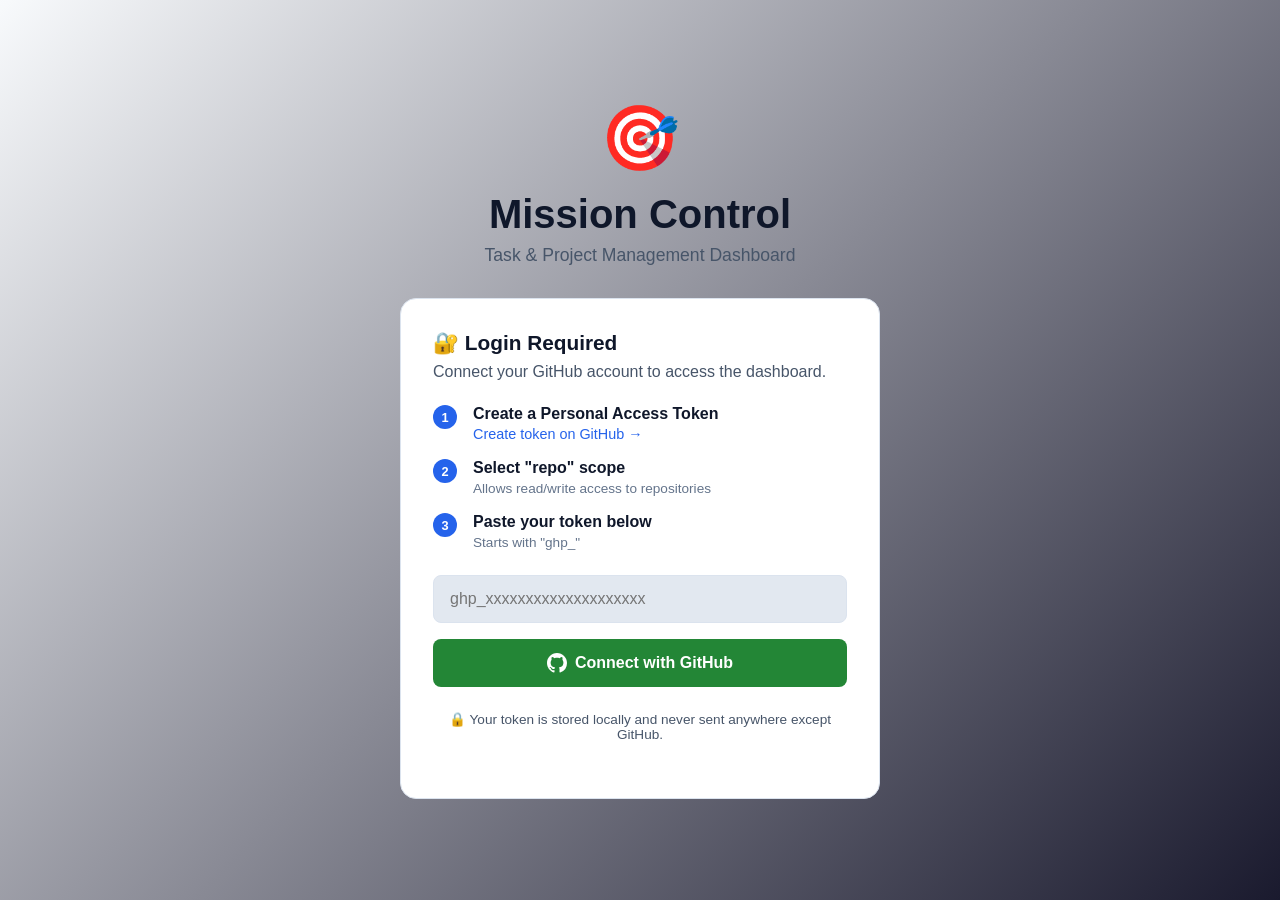
==== commit a807b0e4: "Persist theme and add executive summary" ====
--- a/index.html
+++ b/index.html
@@ -105,6 +105,7 @@
         </div>
         <div class="header-right">
             <span class="live-indicator live" id="live-indicator">Live</span>
+            <button class="btn btn-secondary" id="theme-toggle" onclick="toggleTheme()" title="Cambiar tema">☀️ Claro</button>
             <button class="btn btn-secondary" onclick="pollForUpdates(); window.location.reload()">↻ Refresh</button>
 
             <!-- Not Logged In -->
@@ -158,6 +159,20 @@
 
     <div class="filters" id="filters">
         <button class="filter-btn active" data-filter="all">All projects</button>
+    </div>
+
+    <div class="executive-bar" id="executive-bar">
+        <div class="exec-card">
+            <div class="exec-title">Distribución</div>
+            <div class="exec-row"><span>Backlog</span><div class="exec-track"><div class="exec-fill backlog" id="bar-backlog"></div></div><span id="bar-backlog-label">0</span></div>
+            <div class="exec-row"><span>En progreso</span><div class="exec-track"><div class="exec-fill progress" id="bar-progress"></div></div><span id="bar-progress-label">0</span></div>
+            <div class="exec-row"><span>Review</span><div class="exec-track"><div class="exec-fill review" id="bar-review"></div></div><span id="bar-review-label">0</span></div>
+            <div class="exec-row"><span>Done</span><div class="exec-track"><div class="exec-fill done" id="bar-done"></div></div><span id="bar-done-label">0</span></div>
+        </div>
+        <div class="exec-card">
+            <div class="exec-title">Proyectos activos</div>
+            <div id="project-summary" class="project-summary"></div>
+        </div>
     </div>
 
     <main class="main">
@@ -5612,6 +5627,7 @@
             document.getElementById('stat-progress').textContent = inProgress;
             document.getElementById('stat-week').textContent = review;
             document.getElementById('stat-completion').textContent = completion + '%';
+            renderExecutiveSummary(activeTasks);
         }
 
         // === TASK EDITING ===
@@ -9514,7 +9530,43 @@
         });
 
         // === INIT ===
+        const THEME_KEY = 'mc_theme';
+        function applyTheme(theme) {
+            document.documentElement.setAttribute('data-theme', theme);
+            const btn = document.getElementById('theme-toggle');
+            if (btn) btn.textContent = theme === 'light' ? '☀️ Claro' : '🌙 Oscuro';
+            localStorage.setItem(THEME_KEY, theme);
+        }
+        function toggleTheme() {
+            const current = localStorage.getItem(THEME_KEY) || 'light';
+            applyTheme(current === 'light' ? 'dark' : 'light');
+        }
+        function renderExecutiveSummary(tasks) {
+            const activeTasks = (tasks || []).filter(t => !t.archived);
+            const total = activeTasks.length || 1;
+            const counts = {
+                backlog: activeTasks.filter(t => t.status === 'backlog').length,
+                in_progress: activeTasks.filter(t => t.status === 'in_progress').length,
+                review: activeTasks.filter(t => t.status === 'review').length,
+                done: activeTasks.filter(t => t.status === 'done').length,
+            };
+            [['backlog','bar-backlog','bar-backlog-label'],['in_progress','bar-progress','bar-progress-label'],['review','bar-review','bar-review-label'],['done','bar-done','bar-done-label']].forEach(([k,b,l]) => {
+                const pct = Math.round((counts[k] / total) * 100);
+                const bar = document.getElementById(b);
+                const label = document.getElementById(l);
+                if (bar) bar.style.width = pct + '%';
+                if (label) label.textContent = `${counts[k]} · ${pct}%`;
+            });
+            const projectCounts = {};
+            activeTasks.forEach(t => { const key = t.project || 'sin-proyecto'; projectCounts[key] = (projectCounts[key] || 0) + 1; });
+            const projectSummary = document.getElementById('project-summary');
+            if (projectSummary) {
+                projectSummary.innerHTML = Object.entries(projectCounts).sort((a,b) => b[1]-a[1]).map(([name,count]) => `<div class="project-pill"><strong>${name}</strong><span>${count}</span></div>`).join('');
+            }
+        }
+
         document.addEventListener('DOMContentLoaded', async () => {
+            applyTheme(localStorage.getItem(THEME_KEY) || 'light');
             // Restore activity sidebar state
             if (localStorage.getItem('activity-collapsed') === 'true') {
                 const sidebar = document.getElementById('activity-sidebar');
--- a/css/styles.css
+++ b/css/styles.css
@@ -1,16 +1,20 @@
         :root {
-            --bg-primary: #0d0d0d;
-            --bg-secondary: #1a1a1a;
-            --bg-card: #262626;
-            --bg-modal: #1f1f1f;
-            --text-primary: #ffffff;
-            --text-secondary: #a0a0a0;
-            --accent-blue: #3b82f6;
-            --accent-green: #10b981;
-            --accent-yellow: #f59e0b;
-            --accent-red: #ef4444;
-            --accent-purple: #8b5cf6;
-            --border: #333333;
+            --bg-primary: #f8fafc;
+            --bg-secondary: #ffffff;
+            --bg-card: #f1f5f9;
+            --bg-modal: #ffffff;
+            --bg-tertiary: #e2e8f0;
+            --bg-hover: #eaf2ff;
+            --text-primary: #0f172a;
+            --text-secondary: #475569;
+            --text-muted: #64748b;
+            --accent: #2563eb;
+            --accent-blue: #2563eb;
+            --accent-green: #059669;
+            --accent-yellow: #d97706;
+            --accent-red: #dc2626;
+            --accent-purple: #7c3aed;
+            --border: #dbe3ee;
         }
 
         * {
@@ -4136,3 +4140,77 @@
                 max-height: 200px;
             }
         }
+
+
+        :root[data-theme="dark"] {
+            --bg-primary: #0d0d0d;
+            --bg-secondary: #1a1a1a;
+            --bg-card: #262626;
+            --bg-modal: #1f1f1f;
+            --bg-tertiary: #202020;
+            --bg-hover: #2a2a2a;
+            --text-primary: #ffffff;
+            --text-secondary: #a0a0a0;
+            --text-muted: #8a8a8a;
+            --accent: #3b82f6;
+            --accent-blue: #3b82f6;
+            --accent-green: #10b981;
+            --accent-yellow: #f59e0b;
+            --accent-red: #ef4444;
+            --accent-purple: #8b5cf6;
+            --border: #333333;
+        }
+
+        .executive-bar {
+            display: grid;
+            grid-template-columns: 1.3fr 1fr;
+            gap: 1rem;
+            padding: 1rem 2rem 0 2rem;
+        }
+        .exec-card {
+            background: var(--bg-secondary);
+            border: 1px solid var(--border);
+            border-radius: 12px;
+            padding: 1rem;
+        }
+        .exec-title {
+            font-size: 0.95rem;
+            font-weight: 700;
+            margin-bottom: 0.85rem;
+        }
+        .exec-row {
+            display: grid;
+            grid-template-columns: 90px 1fr 64px;
+            align-items: center;
+            gap: 0.75rem;
+            margin-bottom: 0.7rem;
+            font-size: 0.85rem;
+        }
+        .exec-track {
+            height: 10px;
+            background: var(--bg-card);
+            border-radius: 999px;
+            overflow: hidden;
+            border: 1px solid var(--border);
+        }
+        .exec-fill { height: 100%; border-radius: 999px; width: 0; }
+        .exec-fill.backlog { background: var(--accent-yellow); }
+        .exec-fill.progress { background: var(--accent-blue); }
+        .exec-fill.review { background: var(--accent-green); }
+        .exec-fill.done { background: #64748b; }
+        .project-summary {
+            display: flex;
+            flex-wrap: wrap;
+            gap: 0.75rem;
+        }
+        .project-pill {
+            display: flex;
+            align-items: center;
+            justify-content: space-between;
+            min-width: 150px;
+            gap: 0.75rem;
+            padding: 0.7rem 0.9rem;
+            border-radius: 10px;
+            background: var(--bg-card);
+            border: 1px solid var(--border);
+        }
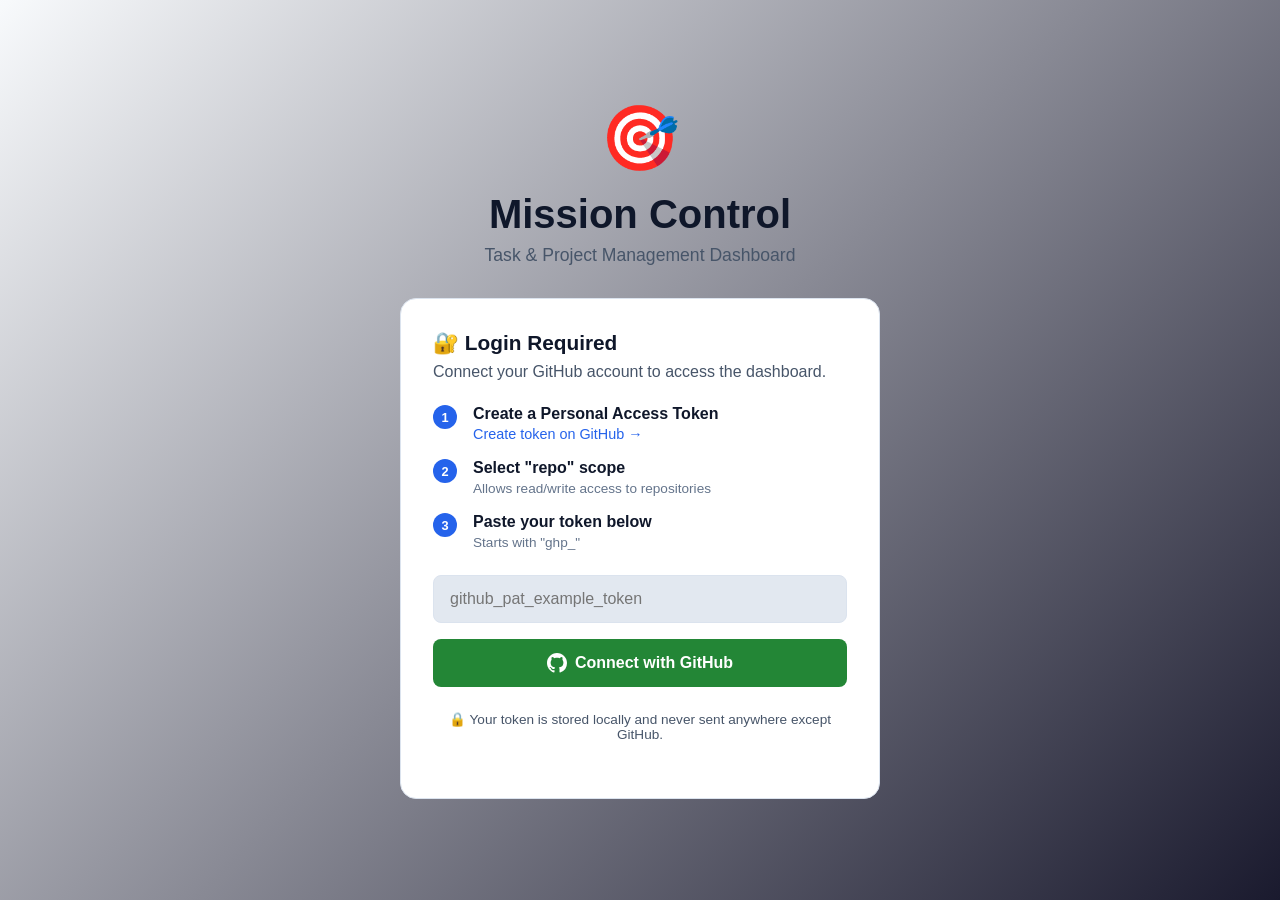
==== commit 97f79dc6: "Harden security scan token detection" ====
--- a/index.html
+++ b/index.html
@@ -45,7 +45,7 @@
                 </div>
 
                 <div class="login-form">
-                    <input type="password" id="login-token-input" class="login-input" placeholder="ghp_xxxxxxxxxxxxxxxxxxxx" autocomplete="off">
+                    <input type="password" id="login-token-input" class="login-input" placeholder="github_pat_example_token" autocomplete="off">
                     <button id="login-btn" class="login-btn" onclick="handleLogin()">
                         <svg width="20" height="20" viewBox="0 0 16 16" fill="currentColor">
                             <path d="M8 0C3.58 0 0 3.58 0 8c0 3.54 2.29 6.53 5.47 7.59.4.07.55-.17.55-.38 0-.19-.01-.82-.01-1.49-2.01.37-2.53-.49-2.69-.94-.09-.23-.48-.94-.82-1.13-.28-.15-.68-.52-.01-.53.63-.01 1.08.58 1.23.82.72 1.21 1.87.87 2.33.66.07-.52.28-.87.51-1.07-1.78-.2-3.64-.89-3.64-3.95 0-.87.31-1.59.82-2.15-.08-.2-.36-1.02.08-2.12 0 0 .67-.21 2.2.82.64-.18 1.32-.27 2-.27.68 0 1.36.09 2 .27 1.53-1.04 2.2-.82 2.2-.82.44 1.1.16 1.92.08 2.12.51.56.82 1.27.82 2.15 0 3.07-1.87 3.75-3.65 3.95.29.25.54.73.54 1.48 0 1.07-.01 1.93-.01 2.2 0 .21.15.46.55.38A8.013 8.013 0 0016 8c0-4.42-3.58-8-8-8z"/>
@@ -487,7 +487,7 @@
                 
                 <div class="brain-ai-settings-field" id="brain-ai-key-field">
                     <label for="brain-ai-key">API Key</label>
-                    <input type="password" id="brain-ai-key" placeholder="sk-or-... or sk-...">
+                    <input type="password" id="brain-ai-key" placeholder="openai-key-example">
                     <div class="brain-ai-settings-hint">
                         Get your key from <a href="https://openrouter.ai/keys" target="_blank" style="color: var(--accent-blue);">openrouter.ai/keys</a>
                     </div>
@@ -794,7 +794,7 @@
 
                 <div class="form-group">
                     <label class="form-label">GitHub Personal Access Token</label>
-                    <input type="password" class="form-input" id="token-input" placeholder="ghp_xxxxxxxxxxxxxxxxxxxx" autocomplete="off">
+                    <input type="password" class="form-input" id="token-input" placeholder="github_pat_example_token" autocomplete="off">
                     <div class="form-hint">
                         🔒 Your token is stored locally and never sent anywhere except GitHub.
                     </div>
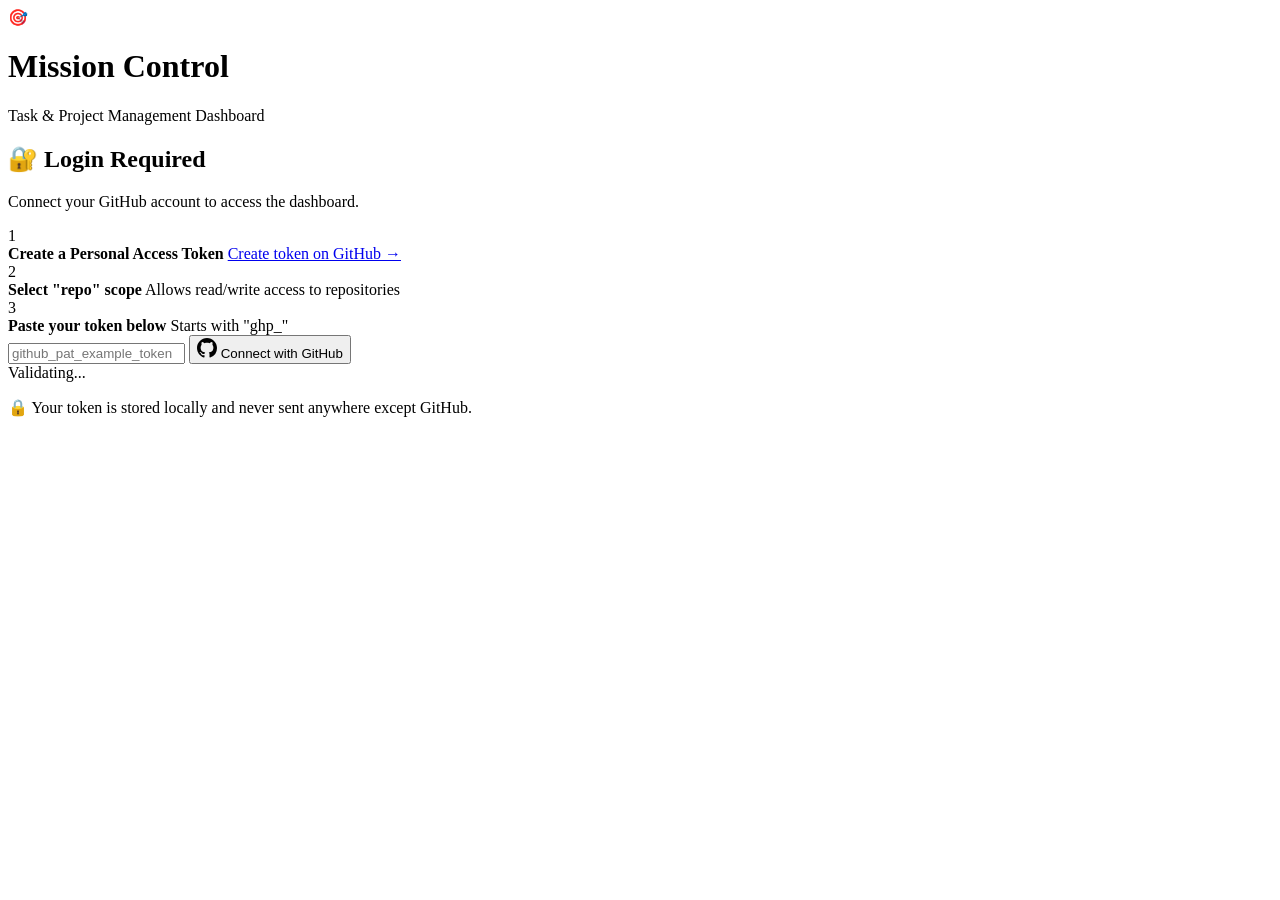
==== commit 33521ed2: "perf: extract 392KB inline JS → scripts/app.js (87% smaller index.html) - index.html: 459KB → 61KB, " ====
--- a/index.html
+++ b/index.html
@@ -1026,8734 +1026,11 @@
     <!-- Toast Container -->
     <div class="toast-container" id="toast-container"></div>
 
-    <script>
-        // === CONFIG ===
-        // Auto-detect repo from GitHub Pages URL (works for any fork)
-        const getRepoFromURL = () => {
-            const hostname = window.location.hostname;
-            const pathname = window.location.pathname;
-            // GitHub Pages format: {owner}.github.io/{repo}/
-            if (hostname.includes('.github.io')) {
-                const owner = hostname.split('.github.io')[0];
-                const repo = pathname.split('/')[1] || 'mission-control';
-                return { owner, repo };
-            }
-            // Fallback for local development
-            return { owner: 'rdsthomas', repo: 'mission-control' };
-        };
-        const { owner: detectedOwner, repo: detectedRepo } = getRepoFromURL();
-        
-        const CONFIG = {
-            owner: detectedOwner,
-            repo: detectedRepo,
-            branch: 'main',
-            tasksFile: 'data/tasks.json'
-        };
-
-        // === STATE ===
-        let STATE = {
-            user: null,
-            token: null,
-            data: null,  // Loaded from GitHub or fallback
-            originalData: null,  // For detecting changes
-            hasUnsavedChanges: false,
-            isLoading: false,
-            gatewayUrl: null,  // Set via config or auto-detected
-            sessionKey: null,  // Session key for thinking visibility
-            skills: [],  // Skills list for skill column
-            crons: [],   // Crons list for recurring column
-            searchQuery: '',  // Current search filter
-            thinkingHistory: {},  // Task ID -> thinking blocks
-            thinkingPolling: null,  // Polling interval ID
-            expandedTasks: new Set()  // Set of expanded task IDs
-        };
-        
-        // Gateway URL detection
-        const KNOWN_GATEWAY_URLS = [
-            'http://localhost:18789',
-            'http://localhost:3033',
-            'https://your-gateway.example.com'
-        ];
-        
-        function getGatewayUrl() {
-            // 1. Check URL query parameter (highest priority)
-            const urlParams = new URLSearchParams(window.location.search);
-            const queryGateway = urlParams.get('gateway');
-            if (queryGateway) {
-                // Save to localStorage for future visits
-                localStorage.setItem('mc_gateway_url', queryGateway);
-                STATE.gatewayUrl = queryGateway;
-                // Clean URL (remove query param)
-                if (window.history.replaceState) {
-                    const cleanUrl = window.location.pathname + window.location.hash;
-                    window.history.replaceState({}, document.title, cleanUrl);
-                }
-                return queryGateway;
-            }
-            
-            // 2. Check if manually configured in state
-            if (STATE.gatewayUrl) return STATE.gatewayUrl;
-            
-            // 3. Check localStorage
-            const stored = localStorage.getItem('mc_gateway_url');
-            if (stored) return stored;
-            
-            // 4. Auto-detect for local development
-            const isLocal = location.hostname === 'localhost' || 
-                           location.hostname === '127.0.0.1' ||
-                           location.protocol === 'file:';
-            if (isLocal) return 'http://localhost:18789';
-            
-            // 5. Return null - will trigger auto-probe
-            return null;
-        }
-        
-        function setGatewayUrl(url) {
-            STATE.gatewayUrl = url;
-            if (url) {
-                localStorage.setItem('mc_gateway_url', url);
-            } else {
-                localStorage.removeItem('mc_gateway_url');
-            }
-        }
-        
-        // === GATEWAY ADAPTER (OpenClaw /tools/invoke) ===
-        
-        /**
-         * Invoke an OpenClaw tool via /tools/invoke.
-         * @param {string} tool - Tool name (e.g. 'cron')
-         * @param {object} args - Tool arguments
-         * @param {object} [opts] - { gatewayUrl, token, timeout }
-         * @returns {Promise<object>} - result from data.result
-         * @throws on network/HTTP/invoke errors
-         */
-        async function gatewayInvoke(tool, args, opts = {}) {
-            const url = opts.gatewayUrl || getGatewayUrl();
-            if (!url) throw new Error('No gateway URL configured');
-            
-            const token = opts.token !== undefined ? opts.token 
-                : (localStorage.getItem(`gateway_token_${btoa(url)}`) || '');
-            
-            const headers = {
-                'Content-Type': 'application/json',
-                'ngrok-skip-browser-warning': 'true'
-            };
-            if (token) headers['Authorization'] = `Bearer ${token}`;
-            
-            const controller = new AbortController();
-            const timeoutMs = opts.timeout || 30000;
-            const timeoutId = setTimeout(() => controller.abort(), timeoutMs);
-            
-            let response;
-            try {
-                response = await fetch(`${url}/tools/invoke`, {
-                    method: 'POST',
-                    headers,
-                    body: JSON.stringify({ tool, args }),
-                    signal: controller.signal
-                });
-            } finally {
-                clearTimeout(timeoutId);
-            }
-            
-            if (!response.ok) {
-                const text = await response.text().catch(() => '');
-                const err = new Error(`Gateway error ${response.status}: ${text.substring(0, 200)}`);
-                err.status = response.status;
-                throw err;
-            }
-            
-            const data = await response.json();
-            if (!data.ok) throw new Error(data.error || 'Gateway invoke failed');
-            return data.result;
-        }
-        
-        /**
-         * Probe whether a gateway URL is reachable.
-         * Returns true if the gateway responds (even with 401).
-         */
-        async function probeGateway(url) {
-            try {
-                const token = localStorage.getItem(`gateway_token_${btoa(url)}`) || '';
-                await gatewayInvoke('cron', { action: 'list' }, { gatewayUrl: url, token, timeout: 3000 });
-                return true;
-            } catch (e) {
-                // 401 = gateway is alive but needs auth
-                if (e.status === 401) return true;
-                return false;
-            }
-        }
-        
-        // Extract structured data from tools/invoke response
-        function extractInvokeData(result) {
-            // Prefer details (structured) over content[0].text (JSON string)
-            if (result.details) return result.details;
-            if (result.content && result.content[0] && result.content[0].text) {
-                try { return JSON.parse(result.content[0].text); } catch(e) {}
-            }
-            return result;
-        }
-        
-        // Auto-probe known Gateway URLs
-        async function autoProbeGateway() {
-            if (STATE.gatewayUrl || localStorage.getItem('mc_gateway_url')) {
-                return getGatewayUrl();
-            }
-            
-            console.log('Auto-probing Gateway URLs...');
-            
-            for (const url of KNOWN_GATEWAY_URLS) {
-                try {
-                    const found = await probeGateway(url);
-                    if (found) {
-                        console.log(`✓ Gateway found at ${url}`);
-                        setGatewayUrl(url);
-                        return url;
-                    }
-                } catch (e) {
-                    console.log(`✗ Gateway not available at ${url}`);
-                }
-            }
-            
-            console.log('No Gateway found via auto-probe');
-            return null;
-        }
-// === EMBEDDED DATA (fallback when not logged in) ===
-        const FALLBACK_DATA = {
-            tasks: [
-                // === TEMPLATES (reusable task templates) ===
-                {
-                    id: "task_p01",
-                    title: "Weekly backup check",
-                    description: "Verify all automated backups completed successfully",
-                    status: "backlog",
-                    isTemplate: true,
-                    baseStatus: "backlog",
-                    project: "devops",
-                    tags: ["devops", "maintenance"],
-                    subtasks: [
-                        { id: "sub_001", title: "Check database backups", done: false },
-                        { id: "sub_002", title: "Verify file storage sync", done: false },
-                        { id: "sub_003", title: "Test restore procedure", done: false }
-                    ],
-                    priority: "high",
-                    executionCount: 0,
-                    createdAt: "2026-01-15T09:00:00Z"
-                },
-                {
-                    id: "task_p02",
-                    title: "Review analytics dashboard",
-                    description: "Check KPIs and identify trends or anomalies",
-                    status: "backlog",
-                    isTemplate: true,
-                    baseStatus: "backlog",
-                    project: "growth",
-                    tags: ["growth", "analytics"],
-                    subtasks: [],
-                    priority: "medium",
-                    executionCount: 0,
-                    createdAt: "2026-01-15T09:00:00Z"
-                },
-                // === BACKLOG ===
-                {
-                    id: "task_001",
-                    title: "Redesign landing page",
-                    description: "Modern refresh with improved conversion focus and mobile-first approach",
-                    status: "backlog",
-                    project: "design",
-                    tags: ["design", "growth"],
-                    subtasks: [
-                        { id: "sub_001", title: "Competitor analysis", done: false },
-                        { id: "sub_002", title: "Wireframe concepts", done: false },
-                        { id: "sub_003", title: "Design mockups", done: false },
-                        { id: "sub_004", title: "Get stakeholder feedback", done: false }
-                    ],
-                    priority: "high",
-                    createdAt: "2026-01-20T10:00:00Z"
-                },
-                {
-                    id: "task_002",
-                    title: "Plan weekend hiking trip",
-                    description: "Research trails, check weather, prepare gear for Saturday adventure",
-                    status: "backlog",
-                    project: "personal",
-                    tags: ["personal", "wellness"],
-                    subtasks: [
-                        { id: "sub_001", title: "Choose trail (moderate difficulty)", done: false },
-                        { id: "sub_002", title: "Check weather forecast", done: false },
-                        { id: "sub_003", title: "Pack essentials", done: false }
-                    ],
-                    priority: "low",
-                    createdAt: "2026-01-25T18:00:00Z"
-                },
-                {
-                    id: "task_003",
-                    title: "Set up CI/CD pipeline",
-                    description: "Automate testing and deployment for the main project repository",
-                    status: "backlog",
-                    project: "devops",
-                    tags: ["devops", "automation"],
-                    subtasks: [
-                        { id: "sub_001", title: "Configure GitHub Actions", done: false },
-                        { id: "sub_002", title: "Add test coverage reports", done: false },
-                        { id: "sub_003", title: "Set up staging environment", done: false },
-                        { id: "sub_004", title: "Document deployment process", done: false }
-                    ],
-                    priority: "high",
-                    createdAt: "2026-01-22T14:00:00Z"
-                },
-                {
-                    id: "task_004",
-                    title: "Research email automation tools",
-                    description: "Compare options for newsletter and drip campaigns",
-                    status: "backlog",
-                    project: "growth",
-                    tags: ["growth", "research"],
-                    subtasks: [],
-                    priority: "medium",
-                    createdAt: "2026-01-24T11:00:00Z"
-                },
-                // === IN PROGRESS ===
-                {
-                    id: "task_005",
-                    title: "Implement dark mode",
-                    description: "Add theme toggle with system preference detection and persistence",
-                    status: "in_progress",
-                    project: "devops",
-                    tags: ["devops", "design"],
-                    subtasks: [
-                        { id: "sub_001", title: "Define color variables", done: true },
-                        { id: "sub_002", title: "Create theme toggle component", done: true },
-                        { id: "sub_003", title: "Persist preference in localStorage", done: false },
-                        { id: "sub_004", title: "Test across browsers", done: false }
-                    ],
-                    priority: "medium",
-                    createdAt: "2026-01-23T09:00:00Z"
-                },
-                {
-                    id: "task_006",
-                    title: "Write Q1 blog post",
-                    description: "Industry trends article for company blog, target 1500 words",
-                    status: "in_progress",
-                    project: "growth",
-                    tags: ["growth", "content"],
-                    subtasks: [
-                        { id: "sub_001", title: "Outline key points", done: true },
-                        { id: "sub_002", title: "Write first draft", done: true },
-                        { id: "sub_003", title: "Add visuals and examples", done: false },
-                        { id: "sub_004", title: "SEO optimization", done: false }
-                    ],
-                    priority: "medium",
-                    createdAt: "2026-01-21T10:00:00Z"
-                },
-                {
-                    id: "task_007",
-                    title: "Organize home office",
-                    description: "Declutter desk, improve cable management, add plants",
-                    status: "in_progress",
-                    project: "personal",
-                    tags: ["personal", "wellness"],
-                    subtasks: [
-                        { id: "sub_001", title: "Sort through papers", done: true },
-                        { id: "sub_002", title: "Order cable organizers", done: true },
-                        { id: "sub_003", title: "Buy desk plant", done: false }
-                    ],
-                    priority: "low",
-                    createdAt: "2026-01-26T15:00:00Z"
-                },
-                // === REVIEW ===
-                {
-                    id: "task_008",
-                    title: "API documentation update",
-                    description: "Complete overhaul of REST API docs with examples and error codes",
-                    status: "review",
-                    project: "devops",
-                    tags: ["devops", "documentation"],
-                    subtasks: [
-                        { id: "sub_001", title: "Document all endpoints", done: true },
-                        { id: "sub_002", title: "Add request/response examples", done: true },
-                        { id: "sub_003", title: "Include authentication guide", done: true },
-                        { id: "sub_004", title: "Peer review", done: false }
-                    ],
-                    priority: "high",
-                    createdAt: "2026-01-18T09:00:00Z"
-                },
-                {
-                    id: "task_009",
-                    title: "New logo concepts",
-                    description: "Three variations for brand refresh, awaiting team vote",
-                    status: "review",
-                    project: "design",
-                    tags: ["design", "branding"],
-                    subtasks: [
-                        { id: "sub_001", title: "Minimalist version", done: true },
-                        { id: "sub_002", title: "Bold/modern version", done: true },
-                        { id: "sub_003", title: "Classic refined version", done: true }
-                    ],
-                    priority: "medium",
-                    createdAt: "2026-01-19T11:00:00Z"
-                },
-                // === DONE ===
-                {
-                    id: "task_010",
-                    title: "Fix login redirect bug",
-                    description: "Users were redirected to wrong page after OAuth login",
-                    status: "done",
-                    project: "devops",
-                    tags: ["devops", "bugfix"],
-                    subtasks: [
-                        { id: "sub_001", title: "Reproduce issue", done: true },
-                        { id: "sub_002", title: "Identify root cause", done: true },
-                        { id: "sub_003", title: "Implement fix", done: true },
-                        { id: "sub_004", title: "Write regression test", done: true }
-                    ],
-                    priority: "high",
-                    createdAt: "2026-01-17T08:00:00Z"
-                },
-                {
-                    id: "task_011",
-                    title: "Quarterly tax prep",
-                    description: "Gather documents and submit to accountant",
-                    status: "done",
-                    project: "personal",
-                    tags: ["personal", "finance"],
-                    subtasks: [
-                        { id: "sub_001", title: "Export bank statements", done: true },
-                        { id: "sub_002", title: "Organize receipts", done: true },
-                        { id: "sub_003", title: "Send to accountant", done: true }
-                    ],
-                    priority: "high",
-                    createdAt: "2026-01-10T09:00:00Z"
-                },
-                {
-                    id: "task_012",
-                    title: "Social media content calendar",
-                    description: "Plan posts for February across all platforms",
-                    status: "done",
-                    project: "growth",
-                    tags: ["growth", "content"],
-                    subtasks: [
-                        { id: "sub_001", title: "Identify key dates/events", done: true },
-                        { id: "sub_002", title: "Draft post ideas", done: true },
-                        { id: "sub_003", title: "Schedule in buffer", done: true }
-                    ],
-                    priority: "medium",
-                    createdAt: "2026-01-12T14:00:00Z"
-                }
-            ],
-            projects: [
-                { id: "devops", name: "DevOps", color: "#3b82f6", icon: "💻" },
-                { id: "growth", name: "Growth", color: "#10b981", icon: "📈" },
-                { id: "design", name: "Design", color: "#f59e0b", icon: "🎨" },
-                { id: "personal", name: "Personal", color: "#8b5cf6", icon: "🏠" },
-                { id: "wellness", name: "Wellness", color: "#ec4899", icon: "🧘" }
-            ],
-            activities: [
-                { type: "completed", actor: "You", task: "Social media content calendar", time: "2 hours ago" },
-                { type: "moved", actor: "AI Assistant", task: "API documentation update", from: "in_progress", to: "review", time: "4 hours ago" },
-                { type: "created", actor: "You", task: "Plan weekend hiking trip", time: "yesterday" },
-                { type: "completed", actor: "You", task: "Fix login redirect bug", time: "2 days ago" },
-                { type: "moved", actor: "AI Assistant", task: "Implement dark mode", from: "backlog", to: "in_progress", time: "3 days ago" }
-            ],
-            lastUpdated: new Date().toISOString()
-        };
-        async function loadTasksFromGitHub() {
-            if (!STATE.token) {
-                console.log('No token, using fallback data');
-                STATE.data = JSON.parse(JSON.stringify(FALLBACK_DATA));
-                return;
-            }
-
-            STATE.isLoading = true;
-            showToast('success', '📥 Loading tasks from GitHub...');
-
-            try {
-                const response = await fetch(
-                    `https://api.github.com/repos/${CONFIG.owner}/${CONFIG.repo}/contents/${CONFIG.tasksFile}`,
-                    {
-                        headers: {
-                            'Authorization': `token ${STATE.token}`,
-                            'Accept': 'application/vnd.github.v3+json'
-                        }
-                    }
-                );
-
-                if (!response.ok) {
-                    throw new Error('Could not load tasks file');
-                }
-
-                const fileData = await response.json();
-                // UTF-8 safe base64 decode
-                const bytes = Uint8Array.from(atob(fileData.content), c => c.charCodeAt(0));
-                const content = new TextDecoder().decode(bytes);
-                const data = JSON.parse(content);
-
-                STATE.data = data;
-                STATE.originalData = JSON.parse(JSON.stringify(data));
-                STATE.fileSha = fileData.sha;  // Needed for updates
-
-                console.log('Loaded tasks from GitHub:', data.tasks.length, 'tasks');
-                showToast('success', `✓ Loaded ${data.tasks.length} tasks from GitHub`);
-
-            } catch (error) {
-                console.error('Error loading from GitHub:', error);
-                showToast('error', 'Could not load from GitHub, using cached data');
-                STATE.data = JSON.parse(JSON.stringify(FALLBACK_DATA));
-            }
-
-            STATE.isLoading = false;
-            renderAll();
-        }
-
-        async function saveTasksToGitHub(commitMessage, forceOverwrite = false) {
-            if (!STATE.token || !STATE.data) {
-                showToast('error', 'Not logged in');
-                return false;
-            }
-
-            // Block polling during save
-            STATE.isSaving = true;
-            
-            try {
-                // CONFLICT DETECTION: Check if remote has newer version
-                if (!forceOverwrite) {
-                    const checkResponse = await fetch(
-                        `https://api.github.com/repos/${CONFIG.owner}/${CONFIG.repo}/contents/${CONFIG.tasksFile}`,
-                        {
-                            headers: {
-                                'Authorization': `token ${STATE.token}`,
-                                'Accept': 'application/vnd.github.v3+json',
-                                'If-None-Match': ''  // Bypass cache
-                            }
-                        }
-                    );
-                    if (checkResponse.ok) {
-                        const remoteFile = await checkResponse.json();
-                        if (remoteFile.sha !== STATE.fileSha) {
-                            STATE.isSaving = false;
-                            // Show conflict dialog
-                            const choice = await showConflictDialog();
-                            if (choice === 'reload') {
-                                // Reload remote version
-                                const bytes = Uint8Array.from(atob(remoteFile.content), c => c.charCodeAt(0));
-                                const content = new TextDecoder().decode(bytes);
-                                STATE.data = JSON.parse(content);
-                                STATE.originalData = JSON.parse(JSON.stringify(STATE.data));
-                                STATE.fileSha = remoteFile.sha;
-                                STATE.hasUnsavedChanges = false;
-                                renderAll();
-                                showToast('info', '🔄 Loaded latest version from GitHub');
-                                return false;
-                            } else if (choice === 'overwrite') {
-                                // Continue with save, using new SHA
-                                STATE.fileSha = remoteFile.sha;
-                                return saveTasksToGitHub(commitMessage + ' [overwrite]', true);
-                            } else {
-                                // Cancelled
-                                return false;
-                            }
-                        }
-                    }
-                }
-
-                const content = btoa(unescape(encodeURIComponent(JSON.stringify(STATE.data, null, 2))));
-
-                const response = await fetch(
-                    `https://api.github.com/repos/${CONFIG.owner}/${CONFIG.repo}/contents/${CONFIG.tasksFile}`,
-                    {
-                        method: 'PUT',
-                        headers: {
-                            'Authorization': `token ${STATE.token}`,
-                            'Accept': 'application/vnd.github.v3+json',
-                            'Content-Type': 'application/json'
-                        },
-                        body: JSON.stringify({
-                            message: commitMessage || 'Update tasks via Mission Control',
-                            content: content,
-                            sha: STATE.fileSha,
-                            branch: CONFIG.branch
-                        })
-                    }
-                );
-
-                if (!response.ok) {
-                    const error = await response.json();
-                    // Handle 409 Conflict specifically
-                    if (response.status === 409) {
-                        STATE.isSaving = false;
-                        showToast('warning', '⚠️ Conflict detected - please refresh');
-                        return false;
-                    }
-                    throw new Error(error.message || 'Failed to save');
-                }
-
-                const result = await response.json();
-                STATE.fileSha = result.content.sha;
-                STATE.originalData = JSON.parse(JSON.stringify(STATE.data));
-                STATE.hasUnsavedChanges = false;
-                document.getElementById('unsaved-banner').classList.remove('visible');
-
-                showToast('success', '✓ Saved to GitHub!');
-                STATE.isSaving = false;
-                return true;
-
-            } catch (error) {
-                console.error('Error saving to GitHub:', error);
-                showToast('error', `Failed to save: ${error.message}`);
-                STATE.isSaving = false;
-                return false;
-            }
-        }
-
-        // Conflict resolution dialog
-        // === MODAL FACTORY ===
-        function createModal({ id, title, body, footer, maxWidth = '500px', onClose = null }) {
-            // Remove existing modal with same ID
-            const existing = document.getElementById(id);
-            if (existing) existing.remove();
-
-            const dialog = document.createElement('div');
-            dialog.className = 'modal-overlay visible';
-            dialog.id = id;
-            
-            // Close on backdrop click
-            dialog.addEventListener('click', (e) => {
-                if (e.target === dialog) {
-                    closeModal(id);
-                    if (onClose) onClose();
-                }
-            });
-
-            dialog.innerHTML = `
-                <div class="modal" style="max-width: ${maxWidth};">
-                    <div class="modal-header">
-                        <h2 class="modal-title">${title}</h2>
-                        <button class="modal-close" onclick="closeModal('${id}')">&times;</button>
-                    </div>
-                    <div class="modal-body">${body}</div>
-                    ${footer ? `<div class="modal-footer">${footer}</div>` : ''}
-                </div>
-            `;
-
-            document.body.appendChild(dialog);
-            return dialog;
-        }
-
-        function closeModal(id) {
-            const modal = document.getElementById(id);
-            if (modal) {
-                modal.classList.remove('visible');
-                setTimeout(() => modal.remove(), 200);
-            }
-        }
-
-        // Global ESC key handler for modals
-        document.addEventListener('keydown', (e) => {
-            if (e.key === 'Escape') {
-                const visibleModal = document.querySelector('.modal-overlay.visible');
-                if (visibleModal) {
-                    closeModal(visibleModal.id);
-                }
-            }
-        });
-
-        function showConflictDialog() {
-            return new Promise((resolve) => {
-                const dialog = document.createElement('div');
-                dialog.className = 'modal-overlay visible';
-                dialog.id = 'conflict-dialog';
-                dialog.innerHTML = `
-                    <div class="modal" style="max-width: 450px;">
-                        <div class="modal-header">
-                            <h2 class="modal-title">⚠️ Newer Version Exists</h2>
-                        </div>
-                        <div class="modal-body">
-                            <p style="margin-bottom: 16px;">Someone else (or another process) has updated the tasks since you loaded them.</p>
-                            <p style="margin-bottom: 16px;"><strong>What would you like to do?</strong></p>
-                        </div>
-                        <div class="modal-footer" style="display: flex; gap: 8px; justify-content: flex-end;">
-                            <button class="btn btn-secondary" onclick="document.getElementById('conflict-dialog').remove(); window._conflictResolve('cancel')">Cancel</button>
-                            <button class="btn btn-primary" onclick="document.getElementById('conflict-dialog').remove(); window._conflictResolve('reload')">🔄 Load Latest</button>
-                            <button class="btn btn-danger" onclick="document.getElementById('conflict-dialog').remove(); window._conflictResolve('overwrite')">⚠️ Overwrite</button>
-                        </div>
-                    </div>
-                `;
-                document.body.appendChild(dialog);
-                window._conflictResolve = resolve;
-            });
-        }
-
-        // === ERROR BOUNDARY FOR RENDER FUNCTIONS ===
-        function safeRender(fn, sectionName = 'section') {
-            try {
-                fn();
-            } catch (error) {
-                console.error(`Error rendering ${sectionName}:`, error);
-                showToast('error', `Failed to render ${sectionName}. Check console for details.`);
-            }
-        }
-
-        function renderAll() {
-            safeRender(renderFilters, 'filters');
-            safeRender(renderTasks, 'tasks');
-            safeRender(renderCrons, 'crons');
-            safeRender(renderTemplates, 'templates');
-            safeRender(renderScheduledTasks, 'scheduled tasks');
-            safeRender(renderActivity, 'activity');
-            safeRender(updateStats, 'stats');
-            safeRender(updateProjectDropdown, 'projects');
-        }
-
-        // === CRON RENDERING ===
-        async function loadCronsFromGitHub() {
-            try {
-                const token = STATE.token || localStorage.getItem('gh_token');
-                const response = await fetch(
-                    `https://api.github.com/repos/${CONFIG.owner}/${CONFIG.repo}/contents/data/crons.json`,
-                    { headers: { 'Authorization': `token ${token}` } }
-                );
-                
-                if (response.ok) {
-                    const data = await response.json();
-                    const content = JSON.parse(decodeURIComponent(escape(atob(data.content))));
-                    STATE.crons = content.crons || [];
-                    STATE.cronsSha = data.sha; // Save SHA for later updates
-                    renderCrons();
-                }
-            } catch (e) {
-                console.log('No crons.json found or error loading:', e);
-                STATE.crons = [];
-            }
-        }
-        
-        // Save crons to GitHub (for fallback when Gateway unavailable)
-        async function saveCronsToGitHub(commitMessage) {
-            if (!STATE.token) {
-                showToast('error', 'Not logged in - cannot save crons');
-                return false;
-            }
-            
-            try {
-                const content = btoa(unescape(encodeURIComponent(JSON.stringify({ crons: STATE.crons }, null, 2))));
-                
-                const response = await fetch(
-                    `https://api.github.com/repos/${CONFIG.owner}/${CONFIG.repo}/contents/data/crons.json`,
-                    {
-                        method: 'PUT',
-                        headers: {
-                            'Authorization': `token ${STATE.token}`,
-                            'Accept': 'application/vnd.github.v3+json',
-                            'Content-Type': 'application/json'
-                        },
-                        body: JSON.stringify({
-                            message: commitMessage || 'Update crons via Mission Control',
-                            content: content,
-                            sha: STATE.cronsSha,
-                            branch: CONFIG.branch
-                        })
-                    }
-                );
-                
-                if (!response.ok) {
-                    const error = await response.json();
-                    throw new Error(error.message || 'Failed to save crons');
-                }
-                
-                const result = await response.json();
-                STATE.cronsSha = result.content.sha;
-                return true;
-                
-            } catch (error) {
-                console.error('Error saving crons to GitHub:', error);
-                showToast('error', `Failed to save crons: ${error.message}`);
-                return false;
-            }
-        }
-
-        // Load crons from OpenClaw Gateway (primary source when available)
-        async function loadCronsFromGateway() {
-            const gatewayUrl = getGatewayUrl();
-            if (!gatewayUrl) return false;
-            
-            try {
-                const result = await gatewayInvoke('cron', { action: 'list', includeDisabled: true });
-                const data = extractInvokeData(result);
-                const jobs = data.jobs || [];
-                
-                // Map gateway format → dashboard format
-                STATE.crons = jobs.map(job => ({
-                    id: job.id,
-                    name: job.name || '(unnamed)',
-                    prompt: job.payload?.text || '',
-                    schedule: job.schedule?.expr || job.schedule?.everyMs || '',
-                    scheduleKind: job.schedule?.kind || 'cron',
-                    scheduleHuman: cronToHuman(job.schedule?.expr || ''),
-                    timezone: job.schedule?.tz || 'UTC',
-                    enabled: job.enabled !== false,
-                    sessionTarget: job.sessionTarget || 'main',
-                    payload: job.payload,
-                    tags: job.tags || [],
-                    project: job.project || '',
-                    lastRunAt: job.state?.lastRunAtMs ? new Date(job.state.lastRunAtMs).toISOString() : null,
-                    nextRunAt: job.state?.nextRunAtMs ? new Date(job.state.nextRunAtMs).toISOString() : null,
-                    lastStatus: job.state?.lastStatus || null,
-                    lastDurationMs: job.state?.lastDurationMs || 0,
-                    consecutiveErrors: job.state?.consecutiveErrors || 0,
-                    _source: 'gateway'
-                }));
-                
-                console.log(`✓ Loaded ${STATE.crons.length} crons from Gateway`);
-                renderCrons();
-                return true;
-            } catch (e) {
-                console.log('Failed to load crons from Gateway:', e.message);
-                return false;
-            }
-        }
-        
-        function renderCrons() {
-            const container = document.getElementById('tasks-recurring');
-            const countEl = document.getElementById('count-recurring');
-            let crons = STATE.crons || [];
-            
-            // Apply project filter (matches project OR tags containing the filter)
-            if (currentFilter !== 'all') {
-                crons = crons.filter(c => 
-                    c.project === currentFilter || 
-                    (c.tags || []).includes(currentFilter)
-                );
-            }
-            
-            // Apply search filter (also search in tags)
-            if (searchQuery) {
-                crons = crons.filter(c => {
-                    const nameMatch = (c.name || '').toLowerCase().includes(searchQuery);
-                    const promptMatch = (c.prompt || '').toLowerCase().includes(searchQuery);
-                    const scheduleMatch = (c.scheduleHuman || c.schedule || '').toLowerCase().includes(searchQuery);
-                    const tagMatch = (c.tags || []).some(tag => tag.toLowerCase().includes(searchQuery));
-                    return nameMatch || promptMatch || scheduleMatch || tagMatch;
-                });
-            }
-            
-            // Auto-Sort: By lastRunAt (newest first), enabled jobs first
-            crons.sort((a, b) => {
-                // Enabled jobs first
-                if (a.enabled !== b.enabled) return a.enabled ? -1 : 1;
-                // Then by lastRunAt (newest first)
-                const timeA = a.lastRunAt ? new Date(a.lastRunAt).getTime() : 0;
-                const timeB = b.lastRunAt ? new Date(b.lastRunAt).getTime() : 0;
-                return timeB - timeA;
-            });
-            
-            countEl.textContent = crons.filter(c => c.enabled).length;
-            
-            if (crons.length === 0) {
-                container.innerHTML = searchQuery || currentFilter !== 'all' 
-                    ? '<div class="empty-state">No matching cron jobs</div>'
-                    : '<div class="empty-state">No recurring jobs</div>';
-                return;
-            }
-            
-            container.innerHTML = crons.map(cron => {
-                const statusClass = cron.pendingExecution ? 'pending' :
-                                   cron.pending ? 'pending' :
-                                   !cron.enabled ? 'disabled' : 
-                                   cron.lastStatus === 'error' ? 'error' : 
-                                   isRunning(cron) ? 'running' : 'ok';
-                const statusText = cron.pendingExecution ? 'Queued ⏳' :
-                                  cron.pending ? 'Pending sync' :
-                                  !cron.enabled ? 'Disabled' :
-                                  isRunning(cron) ? 'Running...' :
-                                  cron.lastStatus === 'error' ? 'Error' : 'Active';
-                const nextRun = cron.pendingExecution ? 'Will run on sync' : 
-                               cron.pending ? '⏳' : (cron.nextRunAt ? formatRelativeTime(new Date(cron.nextRunAt)) : 'N/A');
-                
-                const projectData = cron.project ? (STATE.data?.projects || []).find(p => p.id === cron.project) : null;
-                const projectTag = projectData ? `<span class="task-tag" style="background: ${projectData.color}20; color: ${projectData.color};">${projectData.icon || ''} ${projectData.name}</span>` : '';
-                const cronTags = (cron.tags || []).map(tag => `<span class="task-tag ${tag}">${tag}</span>`).join('');
-                const allTags = [projectTag, cronTags].filter(Boolean).join('');
-                
-                return `
-                    <div class="cron-card" 
-                         data-cron-id="${cron.id}"
-                         draggable="true"
-                         ondragstart="handleCronDragStart(event, '${cron.id}')"
-                         ondragend="handleCronDragEnd(event)"
-                         onclick="openCronDetail('${cron.id}')">
-                        <div class="cron-name">${cron.name}</div>
-                        <div class="cron-schedule">${cron.scheduleHuman || cronToHuman(cron.schedule) || cron.schedule}</div>
-                        ${allTags ? `<div class="task-tags" style="margin: 0.5rem 0;">${allTags}</div>` : ''}
-                        <div class="cron-status">
-                            <span class="cron-status-dot ${statusClass}"></span>
-                            <span>${statusText}</span>
-                        </div>
-                        <div class="cron-next">Next: ${nextRun}</div>
-                    </div>
-                `;
-            }).join('');
-        }
-
-        function isRunning(cron) {
-            if (!cron.nextRunAt) return false;
-            const nextRun = new Date(cron.nextRunAt).getTime();
-            const now = Date.now();
-            // Smart running detection:
-            // 1. nextRunAt is in the past (job should have started)
-            // 2. Within expected duration window (avgDurationMs or fallback to 5 min)
-            const expectedDuration = cron.avgDurationMs || 300000; // Default 5 minutes
-            const maxRunTime = Math.max(expectedDuration, 60000); // At least 1 minute window
-            return nextRun <= now && (now - nextRun) < maxRunTime;
-        }
-
-        function formatRelativeTime(date) {
-            const now = new Date();
-            const diff = date - now;
-            const minutes = Math.floor(diff / 60000);
-            const hours = Math.floor(diff / 3600000);
-            const days = Math.floor(diff / 86400000);
-            
-            if (diff < 0) return 'overdue';
-            if (minutes < 60) return `in ${minutes}m`;
-            if (hours < 24) return `in ${hours}h`;
-            return `in ${days}d`;
-        }
-
-        // === SKILLS RENDERING ===
-        async function loadSkillsFromGitHub() {
-            try {
-                const token = STATE.token || localStorage.getItem('gh_token');
-                const response = await fetch(
-                    `https://api.github.com/repos/${CONFIG.owner}/${CONFIG.repo}/contents/data/skills.json`,
-                    { headers: { 'Authorization': `token ${token}` } }
-                );
-                
-                if (response.ok) {
-                    const data = await response.json();
-                    const content = JSON.parse(decodeURIComponent(escape(atob(data.content))));
-                    // Support both old format (array) and new format ({skills: []})
-                    STATE.skills = Array.isArray(content) ? content : (content.skills || []);
-                    STATE.skillsSha = data.sha; // Store SHA for updates
-                    renderSkills();
-                }
-            } catch (e) {
-                console.log('No skills.json found or error loading:', e);
-                STATE.skills = [];
-                renderSkills();
-            }
-        }
-        
-        function renderSkills() {
-            // Render the Skills tab (full page view)
-            renderSkillsTab();
-        }
-        
-        function getSkillStatusBadge(skill) {
-            const status = skill.configStatus || 'ready';
-            const hint = skill.configHint || '';
-            
-            const badges = {
-                'ready': { icon: '✅', class: 'ready' },
-                'needs-config': { icon: '⚠️', class: 'needs-config' },
-                'missing-deps': { icon: '❌', class: 'missing-deps' },
-                'unknown': { icon: '❓', class: 'needs-config' }
-            };
-            
-            const badge = badges[status] || badges['ready'];
-            const tooltip = hint ? ` title="${escapeHtml(hint)}"` : '';
-            
-            return `<span class="skill-config-badge ${badge.class}"${tooltip}>${badge.icon}</span>`;
-        }
-        
-        function renderSkillDepsSection(skill) {
-            const cliDeps = skill.cliDeps || { required: [], found: [], missing: [] };
-            const configDeps = skill.configDeps || { required: [], satisfied: [], missing: [] };
-            
-            // Don't show section if no dependencies detected
-            if (cliDeps.required.length === 0 && configDeps.required.length === 0) {
-                return '<div class="form-hint" style="margin-top: 0.5rem;">No dependencies detected. This skill should work out of the box.</div>';
-            }
-            
-            let html = '<div class="skill-deps-section">';
-            
-            // CLI Dependencies
-            if (cliDeps.required.length > 0) {
-                html += `
-                    <div class="skill-deps-title">🔧 CLI Dependencies</div>
-                    <div class="skill-deps-list">
-                `;
-                for (const cmd of cliDeps.required) {
-                    const isFound = cliDeps.found.includes(cmd);
-                    html += `
-                        <div class="skill-dep-item ${isFound ? 'found' : 'missing'}">
-                            <span class="skill-dep-icon">${isFound ? '✅' : '❌'}</span>
-                            <code>${cmd}</code>
-                            ${isFound ? '<span style="color: var(--text-secondary); font-size: 0.75rem;">(installed)</span>' : '<span style="color: var(--accent-red); font-size: 0.75rem;">(not found)</span>'}
-                        </div>
-                    `;
-                }
-                html += '</div>';
-            }
-            
-            // Config/Auth Dependencies
-            if (configDeps.required.length > 0) {
-                html += `
-                    <div class="skill-deps-title" style="margin-top: ${cliDeps.required.length > 0 ? '1rem' : '0'};">🔑 Configuration</div>
-                    <div class="skill-deps-list">
-                `;
-                for (const req of configDeps.required) {
-                    const isSatisfied = configDeps.satisfied.some(r => 
-                        (r.type === 'env' && req.type === 'env' && r.name === req.name) ||
-                        (r.type === 'file' && req.type === 'file' && r.path === req.path) ||
-                        (r.type === 'command' && req.type === 'command' && r.cmd === req.cmd)
-                    );
-                    
-                    let label = '';
-                    if (req.type === 'env') {
-                        label = `$${req.name}`;
-                    } else if (req.type === 'file') {
-                        label = req.path || req.name;
-                    } else if (req.type === 'command') {
-                        label = req.name || req.cmd;
-                    }
-                    
-                    html += `
-                        <div class="skill-dep-item ${isSatisfied ? 'found' : 'missing'}">
-                            <span class="skill-dep-icon">${isSatisfied ? '✅' : '❌'}</span>
-                            <code>${escapeHtml(label)}</code>
-                            ${isSatisfied ? '<span style="color: var(--text-secondary); font-size: 0.75rem;">(configured)</span>' : '<span style="color: var(--accent-red); font-size: 0.75rem;">(missing)</span>'}
-                        </div>
-                    `;
-                }
-                html += '</div>';
-            }
-            
-            html += '</div>';
-            return html;
-        }
-        
-        function openSkillDetail(skillId) {
-            const skill = (STATE.skills || []).find(s => s.id === skillId);
-            if (!skill) {
-                showToast('error', 'Skill not found');
-                return;
-            }
-            
-            const isEditable = skill.editable === true;
-            const skillMdContent = skill.skillMdContent || '';
-            const statusBadge = getSkillStatusBadge(skill);
-            const depsSection = renderSkillDepsSection(skill);
-            
-            const dialog = document.createElement('div');
-            dialog.className = 'modal-overlay visible';
-            dialog.id = 'skill-editor-dialog';
-            dialog.innerHTML = `
-                <div class="modal" style="max-width: 800px; max-height: 90vh;">
-                    <div class="modal-header">
-                        <h2 class="modal-title">${skill.emoji || '🔧'} ${skill.name} ${statusBadge}</h2>
-                        <button class="modal-close" onclick="closeSkillDetail()">&times;</button>
-                    </div>
-                    <div class="modal-body" style="max-height: calc(90vh - 140px); overflow-y: auto;">
-                        <!-- Tabs -->
-                        <div class="skill-tabs" style="display: flex; gap: 0.5rem; margin-bottom: 1rem; border-bottom: 1px solid var(--border-color);">
-                            <button class="skill-tab active" onclick="switchSkillTab('overview', this)">📋 Overview</button>
-                            <button class="skill-tab" onclick="switchSkillTab('deps', this)">🔧 Dependencies</button>
-                            <button class="skill-tab" onclick="switchSkillTab('editor', this)">📝 SKILL.md ${!isEditable ? '(read-only)' : ''}</button>
-                        </div>
-                        
-                        <!-- Overview Tab -->
-                        <div id="skill-tab-overview" class="skill-tab-content">
-                            <div class="form-group">
-                                <label class="form-label">Description</label>
-                                <div class="skill-detail-text">${skill.description || 'No description available'}</div>
-                            </div>
-                            
-                            <div class="form-group">
-                                <label class="form-label">Details</label>
-                                <div class="skill-detail-meta">
-                                    <div><strong>Location:</strong> <code style="font-size: 0.8rem; word-break: break-all;">${skill.location || 'Unknown'}</code></div>
-                                    <div><strong>Source:</strong> <span class="skill-source-badge ${skill.source}">${skill.source === 'builtin' ? '📦 Built-in (read-only)' : skill.source === 'workspace' ? '📁 Workspace (editable)' : skill.source || 'Unknown'}</span></div>
-                                    ${skill.homepage ? `<div><strong>Homepage:</strong> <a href="${skill.homepage}" target="_blank" rel="noopener">${skill.homepage}</a></div>` : ''}
-                                </div>
-                            </div>
-                            
-                            <div class="form-group">
-                                <label style="display: flex; align-items: center; gap: 0.5rem; cursor: pointer;">
-                                    <input type="checkbox" id="skill-enabled-toggle" ${skill.enabled !== false ? 'checked' : ''}>
-                                    <span>Enabled</span>
-                                </label>
-                                <div class="form-hint">Disabled skills won't appear in the agent's available_skills list.</div>
-                            </div>
-                        </div>
-                        
-                        <!-- Dependencies Tab -->
-                        <div id="skill-tab-deps" class="skill-tab-content" style="display: none;">
-                            <div class="form-group">
-                                <label class="form-label">Skill Dependencies & Configuration</label>
-                                ${depsSection}
-                            </div>
-                        </div>
-                        
-                        <!-- SKILL.md Editor Tab -->
-                        <div id="skill-tab-editor" class="skill-tab-content" style="display: none;">
-                            ${isEditable ? `
-                                <div class="form-group">
-                                    <label class="form-label">Edit SKILL.md</label>
-                                    <textarea id="skill-md-editor" class="form-input skill-md-textarea" rows="20" 
-                                              style="font-family: monospace; font-size: 0.85rem; line-height: 1.4;"
-                                              placeholder="SKILL.md content...">${escapeHtml(skillMdContent)}</textarea>
-                                    <div class="form-hint">Changes will be saved to: ${skill.location}/SKILL.md</div>
-                                </div>
-                            ` : `
-                                <div class="form-group">
-                                    <label class="form-label">SKILL.md (read-only)</label>
-                                    <div class="skill-md-readonly" style="background: var(--bg-secondary); padding: 1rem; border-radius: 8px; max-height: 400px; overflow-y: auto;">
-                                        <pre style="margin: 0; white-space: pre-wrap; font-size: 0.85rem; line-height: 1.4;">${escapeHtml(skillMdContent) || 'Content not available for built-in skills. View the file directly at:\n' + skill.location + '/SKILL.md'}</pre>
-                                    </div>
-                                    <div class="form-hint" style="margin-top: 0.5rem;">
-                                        💡 Built-in skills cannot be edited. To customize, copy to ~/clawd/skills/${skill.id}/ and edit there.
-                                    </div>
-                                </div>
-                            `}
-                        </div>
-                    </div>
-                    <div class="modal-footer">
-                        <button class="btn btn-secondary" onclick="closeSkillDetail()">Cancel</button>
-                        <button class="btn btn-primary" onclick="saveSkillChanges('${skill.id}')">${isEditable ? 'Save All Changes' : 'Save Settings'}</button>
-                    </div>
-                </div>
-            `;
-            document.body.appendChild(dialog);
-        }
-        
-        function switchSkillTab(tabName, button) {
-            // Hide all tabs
-            document.querySelectorAll('.skill-tab-content').forEach(el => el.style.display = 'none');
-            document.querySelectorAll('.skill-tab').forEach(el => el.classList.remove('active'));
-            
-            // Show selected tab
-            document.getElementById('skill-tab-' + tabName).style.display = 'block';
-            button.classList.add('active');
-        }
-        
-        function escapeHtml(text) {
-            if (!text) return '';
-            const div = document.createElement('div');
-            div.textContent = text;
-            return div.innerHTML;
-        }
-        
-        function closeSkillDetail() {
-            const dialog = document.getElementById('skill-editor-dialog');
-            if (dialog) dialog.remove();
-        }
-        
-        async function saveSkillChanges(skillId) {
-            const skill = (STATE.skills || []).find(s => s.id === skillId);
-            if (!skill) return;
-            
-            const enabled = document.getElementById('skill-enabled-toggle').checked;
-            const editorEl = document.getElementById('skill-md-editor');
-            const newSkillMdContent = editorEl ? editorEl.value : null;
-            
-            // Track what changed
-            const changes = [];
-            
-            // Update enabled status
-            if (skill.enabled !== enabled) {
-                skill.enabled = enabled;
-                skill.pendingSync = true;
-                changes.push(enabled ? 'enabled' : 'disabled');
-            }
-            
-            // Update SKILL.md content (for editable skills)
-            if (skill.editable && newSkillMdContent !== null && newSkillMdContent !== skill.skillMdContent) {
-                skill.pendingSkillMdContent = newSkillMdContent;
-                skill.skillMdContent = newSkillMdContent; // Update local state
-                changes.push('SKILL.md updated');
-            }
-            
-            if (changes.length === 0) {
-                closeSkillDetail();
-                showToast('info', 'No changes to save');
-                return;
-            }
-            
-            // Save to GitHub
-            try {
-                await saveSkillsToGitHub(`Update skill ${skill.name}: ${changes.join(', ')}`);
-                closeSkillDetail();
-                renderSkills();
-                showToast('success', `${skill.name}: ${changes.join(', ')} (syncs on next cron run)`);
-            } catch (error) {
-                showToast('error', 'Failed to save: ' + error.message);
-            }
-        }
-        
-        async function saveSkillsToGitHub(commitMessage) {
-            if (!STATE.token) {
-                showToast('error', 'Not logged in - cannot save');
-                return;
-            }
-            
-            const content = btoa(unescape(encodeURIComponent(JSON.stringify({ 
-                skills: STATE.skills,
-                updatedAt: new Date().toISOString()
-            }, null, 2))));
-            
-            // Get current SHA
-            const getResponse = await fetch(
-                `https://api.github.com/repos/${CONFIG.owner}/${CONFIG.repo}/contents/data/skills.json`,
-                { headers: { 'Authorization': `token ${STATE.token}` } }
-            );
-            
-            let sha = null;
-            if (getResponse.ok) {
-                const data = await getResponse.json();
-                sha = data.sha;
-            }
-            
-            const body = {
-                message: commitMessage || 'Update skills via Mission Control',
-                content,
-                branch: 'main'
-            };
-            if (sha) body.sha = sha;
-            
-            const response = await fetch(
-                `https://api.github.com/repos/${CONFIG.owner}/${CONFIG.repo}/contents/data/skills.json`,
-                {
-                    method: 'PUT',
-                    headers: {
-                        'Authorization': `token ${STATE.token}`,
-                        'Content-Type': 'application/json'
-                    },
-                    body: JSON.stringify(body)
-                }
-            );
-            
-            if (!response.ok) {
-                const error = await response.json();
-                throw new Error(error.message || 'Failed to save');
-            }
-        }
-        
-        function createSkillTicket(skillId) {
-            const skill = (STATE.skills || []).find(s => s.id === skillId);
-            if (!skill) return;
-            
-            closeSkillDetail();
-            
-            // Open new task modal with prefilled skill context
-            openNewTask('backlog');
-            
-            // Wait for modal to render, then prefill
-            setTimeout(() => {
-                const titleInput = document.querySelector('#new-task-modal input[type="text"]');
-                const descTextarea = document.querySelector('#new-task-modal textarea');
-                
-                if (titleInput) {
-                    titleInput.value = `[${skill.name}] `;
-                    titleInput.focus();
-                    titleInput.setSelectionRange(titleInput.value.length, titleInput.value.length);
-                }
-                
-                if (descTextarea) {
-                    descTextarea.value = `**Skill:** ${skill.emoji} ${skill.name}\n**Pfad:** ${skill.location}/SKILL.md\n\n---\n\n`;
-                }
-            }, 100);
-        }
-
-        // =====================================================
-        // SKILLS TAB - Full Page Layout Functions
-        // =====================================================
-        
-        // State for Skills Tab
-        STATE.skillsFilter = 'all';
-        STATE.skillsFilters = [];  // Multi-select filters
-        STATE.skillsSearchQuery = '';
-        
-        function renderSkillsTab() {
-            const container = document.getElementById('skills-grid-container');
-            if (!container) return;
-            
-            const skills = STATE.skills || [];
-            const filters = STATE.skillsFilters || [];
-            const searchQuery = (STATE.skillsSearchQuery || '').toLowerCase();
-            
-            // Filter skills
-            let filteredSkills = skills.filter(skill => {
-                // Search filter
-                if (searchQuery) {
-                    const matchesSearch = 
-                        (skill.name || '').toLowerCase().includes(searchQuery) ||
-                        (skill.description || '').toLowerCase().includes(searchQuery) ||
-                        (skill.id || '').toLowerCase().includes(searchQuery);
-                    if (!matchesSearch) return false;
-                }
-                
-                // Multi-filter: if no filters selected, show all
-                if (filters.length === 0) return true;
-                
-                // Group filters by category for AND logic between categories
-                const enabledFilters = filters.filter(f => f === 'enabled' || f === 'disabled');
-                const statusFilters = filters.filter(f => f === 'ready' || f === 'needs-setup');
-                const sourceFilters = filters.filter(f => f === 'builtin' || f === 'workspace');
-                
-                // Check each category - within category: OR, between categories: AND
-                const matchesEnabled = enabledFilters.length === 0 || enabledFilters.some(f => {
-                    if (f === 'enabled') return skill.enabled !== false;
-                    if (f === 'disabled') return skill.enabled === false;
-                    return false;
-                });
-                
-                const matchesStatus = statusFilters.length === 0 || statusFilters.some(f => {
-                    if (f === 'ready') return (skill.configStatus || 'ready') === 'ready';
-                    if (f === 'needs-setup') return skill.configStatus === 'needs-config' || skill.configStatus === 'missing-deps';
-                    return false;
-                });
-                
-                const matchesSource = sourceFilters.length === 0 || sourceFilters.some(f => {
-                    if (f === 'builtin') return skill.source === 'builtin';
-                    if (f === 'workspace') return skill.source === 'workspace';
-                    return false;
-                });
-                
-                // AND between categories (smallest common denominator)
-                return matchesEnabled && matchesStatus && matchesSource;
-            });
-            
-            // Sort alphabetically
-            filteredSkills.sort((a, b) => (a.name || '').localeCompare(b.name || ''));
-            
-            // Update stats
-            updateSkillsStats(skills);
-            
-            // Render empty state
-            if (filteredSkills.length === 0) {
-                container.innerHTML = `
-                    <div class="skills-empty">
-                        <div class="skills-empty-icon">🔍</div>
-                        <div class="skills-empty-title">No skills found</div>
-                        <div class="skills-empty-text">
-                            ${searchQuery ? 'Try a different search term or clear filters.' : 'No skills match the selected filter.'}
-                        </div>
-                    </div>
-                `;
-                return;
-            }
-            
-            // Group skills by category (auto-categories)
-            const builtinSkills = filteredSkills.filter(s => s.source === 'builtin');
-            const workspaceSkills = filteredSkills.filter(s => s.source === 'workspace');
-            
-            let html = '';
-            
-            // Workspace Skills first (if any)
-            // Show if: no filters OR workspace filter active OR not specifically filtering only for builtin
-            const showWorkspace = workspaceSkills.length > 0 && (filters.length === 0 || !filters.includes('builtin') || filters.includes('workspace'));
-            if (showWorkspace) {
-                html += `
-                    <div class="skills-category">
-                        <div class="skills-category-header">
-                            <span class="skills-category-title">🏠 Workspace Skills</span>
-                            <span class="skills-category-count">${workspaceSkills.length}</span>
-                        </div>
-                        <div class="skills-grid">
-                            ${workspaceSkills.map(skill => renderSkillCard(skill)).join('')}
-                        </div>
-                    </div>
-                `;
-            }
-            
-            // Built-in Skills
-            const showBuiltin = builtinSkills.length > 0 && (filters.length === 0 || !filters.includes('workspace') || filters.includes('builtin'));
-            if (showBuiltin) {
-                html += `
-                    <div class="skills-category">
-                        <div class="skills-category-header">
-                            <span class="skills-category-title">📦 Built-in Skills</span>
-                            <span class="skills-category-count">${builtinSkills.length}</span>
-                        </div>
-                        <div class="skills-grid">
-                            ${builtinSkills.map(skill => renderSkillCard(skill)).join('')}
-                        </div>
-                    </div>
-                `;
-            }
-            
-            container.innerHTML = html;
-        }
-        
-        function renderSkillCard(skill) {
-            const statusBadge = getSkillStatusBadge(skill);
-            const isDisabled = skill.enabled === false;
-            const isMissingDeps = skill.configStatus === 'missing-deps';
-            const sourceBadge = skill.source === 'builtin' 
-                ? '<span class="skill-source-badge builtin">Built-in</span>'
-                : '<span class="skill-source-badge workspace">Workspace</span>';
-            
-            // Toggle for installed skills, "Install" button for missing deps
-            const actionElement = isMissingDeps
-                ? `<button class="skill-install-btn" onclick="event.stopPropagation(); installSkill('${skill.id}')">
-                       Install
-                   </button>`
-                : `<label class="skill-toggle" onclick="event.stopPropagation()">
-                       <input type="checkbox" 
-                              ${!isDisabled ? 'checked' : ''} 
-                              onchange="toggleSkillEnabled('${skill.id}', this.checked)">
-                       <span class="skill-toggle-slider"></span>
-                   </label>`;
-            
-            return `
-                <div class="skill-card-full${isDisabled ? ' disabled' : ''}${isMissingDeps ? ' not-installed' : ''}" 
-                     onclick="openSkillPanel('${skill.id}')"
-                     data-skill-id="${skill.id}">
-                    <div class="skill-card-top">
-                        <div class="skill-card-info">
-                            <span class="skill-card-emoji">${skill.emoji || '🔧'}</span>
-                            <span class="skill-card-title">${escapeHtml(skill.name)}</span>
-                        </div>
-                        ${actionElement}
-                    </div>
-                    <div class="skill-card-desc">${escapeHtml(skill.description || 'No description')}</div>
-                    <div class="skill-card-footer">
-                        <div class="skill-card-badges">
-                            ${sourceBadge}
-                            ${statusBadge}
-                        </div>
-                    </div>
-                </div>
-            `;
-        }
-        
-        function updateSkillsStats(skills) {
-            const total = skills.length;
-            const ready = skills.filter(s => (s.configStatus || 'ready') === 'ready').length;
-            const needsSetup = skills.filter(s => s.configStatus === 'needs-config' || s.configStatus === 'missing-deps').length;
-            
-            const totalEl = document.getElementById('skills-total');
-            const readyEl = document.getElementById('skills-ready');
-            const needsSetupEl = document.getElementById('skills-needs-setup');
-            
-            if (totalEl) totalEl.textContent = total;
-            if (readyEl) readyEl.textContent = ready;
-            if (needsSetupEl) needsSetupEl.textContent = needsSetup;
-        }
-        
-        function handleSkillSearch(query) {
-            STATE.skillsSearchQuery = query;
-            // Show/hide clear button
-            const clearBtn = document.getElementById('skills-search-clear');
-            if (clearBtn) {
-                clearBtn.style.display = query ? 'block' : 'none';
-            }
-            renderSkillsTab();
-        }
-        
-        function clearSkillSearch() {
-            const input = document.getElementById('skills-search-input');
-            if (input) {
-                input.value = '';
-                input.focus();
-            }
-            handleSkillSearch('');
-        }
-        
-        function toggleSkillFilter(filter) {
-            // Initialize filters array if needed
-            if (!STATE.skillsFilters) {
-                STATE.skillsFilters = [];
-            }
-            
-            // Toggle the filter
-            const index = STATE.skillsFilters.indexOf(filter);
-            if (index > -1) {
-                STATE.skillsFilters.splice(index, 1);
-            } else {
-                STATE.skillsFilters.push(filter);
-            }
-            
-            // Update active states
-            updateFilterChipStates();
-            renderSkillsTab();
-        }
-        
-        function resetSkillFilters() {
-            STATE.skillsFilters = [];
-            updateFilterChipStates();
-            renderSkillsTab();
-        }
-        
-        function updateFilterChipStates() {
-            const filters = STATE.skillsFilters || [];
-            const allActive = filters.length === 0;
-            
-            document.querySelectorAll('.skills-filter-chip').forEach(chip => {
-                const filter = chip.dataset.filter;
-                if (filter === 'all') {
-                    chip.classList.toggle('active', allActive);
-                } else {
-                    chip.classList.toggle('active', filters.includes(filter));
-                }
-            });
-        }
-        
-        // Keep old function for compatibility
-        function setSkillFilter(filter) {
-            if (filter === 'all') {
-                resetSkillFilters();
-            } else {
-                STATE.skillsFilters = [filter];
-                updateFilterChipStates();
-                renderSkillsTab();
-            }
-        }
-        
-        async function toggleSkillEnabled(skillId, enabled) {
-            const skill = (STATE.skills || []).find(s => s.id === skillId);
-            if (!skill) return;
-            
-            // Update local state
-            skill.enabled = enabled;
-            skill.pendingSync = true;
-            
-            // Re-render card to update visual state
-            const card = document.querySelector(`[data-skill-id="${skillId}"]`);
-            if (card) {
-                card.classList.toggle('disabled', !enabled);
-            }
-            
-            // Show toast
-            showToast('success', `${skill.name} ${enabled ? 'enabled' : 'disabled'}`);
-            
-            // Update stats
-            updateSkillsStats(STATE.skills);
-            
-            // Save to GitHub
-            try {
-                await saveSkillsToGitHub(`${enabled ? 'Enable' : 'Disable'} skill: ${skill.name}`);
-            } catch (e) {
-                console.error('Failed to save skill state:', e);
-                showToast('error', 'Failed to save - changes may not persist');
-            }
-        }
-        
-        function installSkill(skillId) {
-            const skill = (STATE.skills || []).find(s => s.id === skillId);
-            if (!skill) return;
-            
-            // Open ClawdHub page for this skill
-            const clawdhubUrl = `https://clawdhub.com/skills/${skill.id}`;
-            window.open(clawdhubUrl, '_blank');
-            
-            showToast('info', `Opening ClawdHub to install ${skill.name}...`);
-        }
-        
-        function openSkillPanel(skillId) {
-            const skill = (STATE.skills || []).find(s => s.id === skillId);
-            if (!skill) {
-                showToast('error', 'Skill not found');
-                return;
-            }
-            
-            STATE.currentPanelSkillId = skillId;
-            
-            // Update panel header
-            document.getElementById('skill-panel-emoji').textContent = skill.emoji || '🔧';
-            document.getElementById('skill-panel-name').textContent = skill.name;
-            
-            // Build panel content
-            const isEditable = skill.editable === true;
-            const statusBadge = getSkillStatusBadge(skill);
-            const depsSection = renderSkillDepsSection(skill);
-            
-            const content = `
-                <div class="skill-panel-section">
-                    <div class="skill-panel-section-title">Description</div>
-                    <div class="skill-detail-text">${escapeHtml(skill.description || 'No description available')}</div>
-                </div>
-                
-                <div class="skill-panel-section">
-                    <div class="skill-panel-section-title">Status</div>
-                    <div style="display: flex; gap: 0.5rem; align-items: center; flex-wrap: wrap;">
-                        ${statusBadge}
-                        <span class="skill-source-badge ${skill.source}">${skill.source === 'builtin' ? '📦 Built-in' : '🏠 Workspace'}</span>
-                        ${skill.enabled !== false 
-                            ? '<span style="color: #10b981;">✓ Enabled</span>' 
-                            : '<span style="color: var(--text-secondary);">○ Disabled</span>'}
-                    </div>
-                </div>
-                
-                <div class="skill-panel-section">
-                    <div class="skill-panel-section-title">Location</div>
-                    <code style="font-size: 0.8rem; word-break: break-all; color: var(--text-secondary);">${escapeHtml(skill.location || 'Unknown')}</code>
-                </div>
-                
-                ${skill.homepage ? `
-                <div class="skill-panel-section">
-                    <div class="skill-panel-section-title">Homepage</div>
-                    <a href="${skill.homepage}" target="_blank" rel="noopener" style="color: var(--accent-blue);">${skill.homepage}</a>
-                </div>
-                ` : ''}
-                
-                <div class="skill-panel-section">
-                    <div class="skill-panel-section-title">Dependencies</div>
-                    ${depsSection}
-                </div>
-                
-                <div class="skill-panel-section">
-                    <div class="skill-panel-section-title">Settings</div>
-                    <label style="display: flex; align-items: center; gap: 0.75rem; cursor: pointer; padding: 0.5rem 0;">
-                        <input type="checkbox" id="panel-skill-enabled" ${skill.enabled !== false ? 'checked' : ''} style="width: 18px; height: 18px;">
-                        <span>Enabled</span>
-                    </label>
-                    <div style="font-size: 0.8rem; color: var(--text-secondary); margin-top: 0.25rem;">
-                        Disabled skills won't appear in the agent's available skills list.
-                    </div>
-                </div>
-                
-                ${isEditable ? `
-                <div class="skill-panel-section">
-                    <div class="skill-panel-section-title">SKILL.md</div>
-                    <textarea id="panel-skill-md-editor" class="skill-md-textarea" rows="12" 
-                              style="font-family: monospace; font-size: 0.8rem;"
-                              placeholder="SKILL.md content...">${escapeHtml(skill.skillMdContent || '')}</textarea>
-                </div>
-                ` : `
-                <div class="skill-panel-section">
-                    <div class="skill-panel-section-title">SKILL.md (read-only)</div>
-                    <div style="background: var(--bg-card); padding: 0.75rem; border-radius: 8px; max-height: 200px; overflow-y: auto;">
-                        <pre style="margin: 0; white-space: pre-wrap; font-size: 0.8rem; color: var(--text-secondary);">${escapeHtml(skill.skillMdContent || 'Content not available for built-in skills.')}</pre>
-                    </div>
-                    <div style="font-size: 0.75rem; color: var(--text-secondary); margin-top: 0.5rem;">
-                        💡 Built-in skills cannot be edited. Copy to workspace to customize.
-                    </div>
-                </div>
-                `}
-            `;
-            
-            document.getElementById('skill-panel-content').innerHTML = content;
-            
-            // Update save button text
-            document.getElementById('skill-panel-save').textContent = isEditable ? 'Save All Changes' : 'Save Settings';
-            
-            // Show panel
-            document.getElementById('skill-panel-overlay').classList.add('visible');
-            document.getElementById('skill-panel').classList.add('visible');
-            
-            // Add ESC key listener
-            document.addEventListener('keydown', handleSkillPanelEsc);
-        }
-        
-        function closeSkillPanel() {
-            document.getElementById('skill-panel-overlay').classList.remove('visible');
-            document.getElementById('skill-panel').classList.remove('visible');
-            document.removeEventListener('keydown', handleSkillPanelEsc);
-            STATE.currentPanelSkillId = null;
-        }
-        
-        function handleSkillPanelEsc(e) {
-            if (e.key === 'Escape') {
-                closeSkillPanel();
-            }
-        }
-        
-        async function saveSkillFromPanel() {
-            const skillId = STATE.currentPanelSkillId;
-            if (!skillId) return;
-            
-            const skill = (STATE.skills || []).find(s => s.id === skillId);
-            if (!skill) return;
-            
-            const enabledCheckbox = document.getElementById('panel-skill-enabled');
-            const mdEditor = document.getElementById('panel-skill-md-editor');
-            
-            const enabled = enabledCheckbox ? enabledCheckbox.checked : skill.enabled;
-            const newMdContent = mdEditor ? mdEditor.value : null;
-            
-            const changes = [];
-            
-            // Update enabled status
-            if (skill.enabled !== enabled) {
-                skill.enabled = enabled;
-                skill.pendingSync = true;
-                changes.push(enabled ? 'enabled' : 'disabled');
-            }
-            
-            // Update SKILL.md content (for editable skills)
-            if (newMdContent !== null && skill.editable && newMdContent !== skill.skillMdContent) {
-                skill.skillMdContent = newMdContent;
-                skill.pendingSync = true;
-                changes.push('updated SKILL.md');
-            }
-            
-            if (changes.length === 0) {
-                showToast('info', 'No changes to save');
-                closeSkillPanel();
-                return;
-            }
-            
-            try {
-                await saveSkillsToGitHub(`Update skill ${skill.name}: ${changes.join(', ')}`);
-                showToast('success', `Saved: ${changes.join(', ')}`);
-                renderSkillsTab();
-                closeSkillPanel();
-            } catch (e) {
-                console.error('Failed to save skill:', e);
-                showToast('error', 'Failed to save changes');
-            }
-        }
-        
-        async function refreshSkills() {
-            showToast('info', 'Refreshing skills...');
-            await loadSkillsFromGitHub();
-            renderSkillsTab();
-            showToast('success', 'Skills refreshed');
-        }
-        
-        function openClawdHub() {
-            window.open('https://clawdhub.com', '_blank');
-        }
-
-        // =====================================================
-        // BRAIN TAB - Memory Management Functions
-        // =====================================================
-        
-        // State for Brain Tab
-        STATE.brainMemoryFiles = [];      // List of memory files from GitHub
-        STATE.brainOpenFiles = [];         // Currently open files (tabs)
-        STATE.brainActiveFile = null;      // Currently active file path
-        STATE.brainFileContents = {};      // Cached file contents by path
-        STATE.brainModifiedFiles = {};     // Track modified files
-        STATE.brainTags = new Set();       // All extracted tags
-        STATE.brainActiveTag = null;       // Currently filtered tag
-        STATE.brainSearchQuery = '';       // Search query
-        STATE.brainSearchResults = {};     // Search results per file
-        STATE.brainChangelog = [];         // Git history
-        STATE.brainPreviewMode = false;    // Preview toggle
-        STATE.brainChangelogCollapsed = false;
-        STATE.brainContentsLoaded = false; // Track if all contents are loaded
-        
-        async function renderBrainTab() {
-            // Load memory files if not loaded
-            if (STATE.brainMemoryFiles.length === 0) {
-                await loadMemoryFiles();
-            }
-            renderMemoryFileTree();
-            renderBrainTagCloud();
-            renderBrainChangelog();
-            
-            // Pre-load all file contents for search (in background)
-            if (!STATE.brainContentsLoaded && STATE.brainMemoryFiles.length > 0) {
-                STATE.brainContentsLoaded = true;
-                loadAllMemoryContents().then(() => {
-                    console.log('All memory contents loaded for search');
-                });
-            }
-        }
-        
-        async function loadMemoryFiles() {
-            if (!STATE.token) {
-                showBrainEmpty('Connect to GitHub to view your memory files.');
-                return;
-            }
-            
-            try {
-                // Load MEMORY.md
-                const memoryFiles = [];
-                
-                // Get MEMORY.md
-                try {
-                    const memoryMd = await fetchGitHubFile('MEMORY.md');
-                    if (memoryMd) {
-                        memoryFiles.push({
-                            path: 'MEMORY.md',
-                            name: 'MEMORY.md',
-                            type: 'long-term',
-                            sha: memoryMd.sha
-                        });
-                    }
-                } catch (e) {
-                    console.log('MEMORY.md not found');
-                }
-                
-                // Get memory/ folder contents
-                try {
-                    const memoryFolder = await fetchGitHubDirectory('memory');
-                    if (memoryFolder && Array.isArray(memoryFolder)) {
-                        for (const file of memoryFolder) {
-                            if (file.name.endsWith('.md')) {
-                                memoryFiles.push({
-                                    path: file.path,
-                                    name: file.name,
-                                    type: 'daily',
-                                    sha: file.sha
-                                });
-                            }
-                        }
-                    }
-                } catch (e) {
-                    console.log('memory/ folder not found');
-                }
-                
-                // Sort: MEMORY.md first, then daily files by date descending
-                memoryFiles.sort((a, b) => {
-                    if (a.type === 'long-term') return -1;
-                    if (b.type === 'long-term') return 1;
-                    return b.name.localeCompare(a.name);
-                });
-                
-                STATE.brainMemoryFiles = memoryFiles;
-                
-            } catch (error) {
-                console.error('Error loading memory files:', error);
-                showToast('error', 'Failed to load memory files');
-            }
-        }
-        
-        async function fetchGitHubFile(path) {
-            const response = await fetch(
-                `https://api.github.com/repos/${CONFIG.owner}/${CONFIG.repo}/contents/${path}?ref=${CONFIG.branch}`,
-                { headers: { 'Authorization': `token ${STATE.token}` } }
-            );
-            if (!response.ok) return null;
-            return await response.json();
-        }
-        
-        async function fetchGitHubDirectory(path) {
-            const response = await fetch(
-                `https://api.github.com/repos/${CONFIG.owner}/${CONFIG.repo}/contents/${path}?ref=${CONFIG.branch}`,
-                { headers: { 'Authorization': `token ${STATE.token}` } }
-            );
-            if (!response.ok) return null;
-            return await response.json();
-        }
-        
-        function renderMemoryFileTree() {
-            const container = document.getElementById('brain-file-tree');
-            if (!container) return;
-            
-            let files = STATE.brainMemoryFiles;
-            const searchQuery = (STATE.brainSearchQuery || '').toLowerCase();
-            const activeTag = STATE.brainActiveTag;
-            
-            if (files.length === 0) {
-                container.innerHTML = `
-                    <div class="brain-empty">
-                        <div class="brain-empty-icon">📂</div>
-                        <div class="brain-empty-title">No memory files</div>
-                        <div class="brain-empty-text">Create your first memory entry with the Knowledge Builder.</div>
-                    </div>
-                `;
-                return;
-            }
-            
-            // Filter by tag
-            if (activeTag) {
-                files = files.filter(f => {
-                    const content = STATE.brainFileContents[f.path] || '';
-                    return content.toLowerCase().includes(activeTag.toLowerCase());
-                });
-            }
-            
-            // Filter by search query
-            if (searchQuery.length >= 2) {
-                files = files.filter(f => {
-                    // Check filename
-                    if (f.name.toLowerCase().includes(searchQuery)) return true;
-                    // Check content
-                    const content = STATE.brainFileContents[f.path] || '';
-                    return content.toLowerCase().includes(searchQuery);
-                });
-            }
-            
-            // Group files
-            const longTermFiles = files.filter(f => f.type === 'long-term');
-            const dailyFiles = files.filter(f => f.type === 'daily');
-            
-            let html = '';
-            
-            // Show filter status
-            const totalFiles = STATE.brainMemoryFiles.length;
-            const filteredCount = files.length;
-            if (activeTag || searchQuery.length >= 2) {
-                html += `
-                    <div class="brain-filter-status">
-                        Showing ${filteredCount} of ${totalFiles} files
-                        ${activeTag ? `<span class="brain-filter-tag">#${activeTag}</span>` : ''}
-                        ${searchQuery.length >= 2 ? `<span class="brain-filter-query">"${escapeHtml(searchQuery)}"</span>` : ''}
-                        <button class="brain-filter-clear" onclick="clearBrainFilters()">Clear</button>
-                    </div>
-                `;
-            }
-            
-            // Long-term memory section
-            if (longTermFiles.length > 0) {
-                html += `
-                    <div class="brain-file-group">
-                        <div class="brain-file-group-header" onclick="toggleBrainFileGroup(this)">
-                            <span>🧠 Long-term Memory</span>
-                            <span class="brain-file-group-count">${longTermFiles.length}</span>
-                        </div>
-                        <div class="brain-file-group-items">
-                            ${longTermFiles.map(f => renderBrainFileItem(f, searchQuery)).join('')}
-                        </div>
-                    </div>
-                `;
-            }
-            
-            // Daily notes section
-            if (dailyFiles.length > 0) {
-                html += `
-                    <div class="brain-file-group">
-                        <div class="brain-file-group-header" onclick="toggleBrainFileGroup(this)">
-                            <span>📅 Daily Notes</span>
-                            <span class="brain-file-group-count">${dailyFiles.length}</span>
-                        </div>
-                        <div class="brain-file-group-items">
-                            ${dailyFiles.map(f => renderBrainFileItem(f, searchQuery)).join('')}
-                        </div>
-                    </div>
-                `;
-            }
-            
-            // No results message
-            if (files.length === 0) {
-                html += `
-                    <div class="brain-empty">
-                        <div class="brain-empty-icon">🔍</div>
-                        <div class="brain-empty-title">No matches found</div>
-                        <div class="brain-empty-text">Try a different search term or clear filters.</div>
-                    </div>
-                `;
-            }
-            
-            container.innerHTML = html;
-        }
-        
-        function clearBrainFilters() {
-            STATE.brainSearchQuery = '';
-            STATE.brainActiveTag = null;
-            STATE.brainSearchResults = {};
-            document.getElementById('brain-search-input').value = '';
-            renderMemoryFileTree();
-            renderBrainTagCloud();
-        }
-        
-        function renderBrainFileItem(file, searchQuery = '') {
-            const isActive = STATE.brainActiveFile === file.path;
-            const isModified = STATE.brainModifiedFiles[file.path];
-            const icon = file.type === 'long-term' ? '🧠' : '📄';
-            const hasSearchMatch = STATE.brainSearchResults[file.path] && STATE.brainSearchResults[file.path].length > 0;
-            
-            // Format date from filename if daily
-            let displayName = file.name;
-            if (file.type === 'daily') {
-                const match = file.name.match(/(\d{4}-\d{2}-\d{2})/);
-                if (match) {
-                    const date = new Date(match[1]);
-                    const today = new Date();
-                    const yesterday = new Date(today);
-                    yesterday.setDate(yesterday.getDate() - 1);
-                    
-                    if (match[1] === today.toISOString().split('T')[0]) {
-                        displayName = 'Today';
-                    } else if (match[1] === yesterday.toISOString().split('T')[0]) {
-                        displayName = 'Yesterday';
-                    } else {
-                        displayName = date.toLocaleDateString('de-DE', { 
-                            day: 'numeric', month: 'short', year: 'numeric' 
-                        });
-                    }
-                }
-            }
-            
-            // Build search match preview
-            let matchPreview = '';
-            if (hasSearchMatch) {
-                const matches = STATE.brainSearchResults[file.path].slice(0, 2);
-                matchPreview = `
-                    <div class="brain-file-matches">
-                        ${matches.map(m => `
-                            <div class="brain-file-match">
-                                <span class="brain-file-match-line">L${m.line}:</span>
-                                <span class="brain-file-match-text">${escapeHtml(m.text.substring(0, 50))}...</span>
-                            </div>
-                        `).join('')}
-                    </div>
-                `;
-            }
-            
-            return `
-                <div class="brain-file-item${isActive ? ' active' : ''}${isModified ? ' modified' : ''}${hasSearchMatch ? ' has-match' : ''}" 
-                     onclick="openMemoryFile('${file.path}')">
-                    <div class="brain-file-item-header">
-                        <span class="brain-file-icon">${icon}</span>
-                        <span class="brain-file-name">${escapeHtml(displayName)}</span>
-                        ${hasSearchMatch ? `<span class="brain-file-match-count">${STATE.brainSearchResults[file.path].length}</span>` : ''}
-                    </div>
-                    ${matchPreview}
-                </div>
-            `;
-        }
-        
-        function toggleBrainFileGroup(header) {
-            const items = header.nextElementSibling;
-            items.style.display = items.style.display === 'none' ? 'block' : 'none';
-            header.classList.toggle('collapsed');
-        }
-        
-        async function openMemoryFile(path) {
-            STATE.brainActiveFile = path;
-            
-            // Add to open files if not already open
-            if (!STATE.brainOpenFiles.includes(path)) {
-                STATE.brainOpenFiles.push(path);
-            }
-            
-            // Load content if not cached
-            if (!STATE.brainFileContents[path]) {
-                try {
-                    const fileData = await fetchGitHubFile(path);
-                    if (fileData && fileData.content) {
-                        STATE.brainFileContents[path] = atob(fileData.content);
-                        extractTagsFromContent(STATE.brainFileContents[path]);
-                    }
-                } catch (error) {
-                    console.error('Error loading file:', error);
-                    showToast('error', 'Failed to load file');
-                    return;
-                }
-            }
-            
-            renderBrainEditor();
-            renderBrainEditorTabs();
-            renderMemoryFileTree();
-        }
-        
-        function extractTagsFromContent(content) {
-            const tags = content.match(/#[a-zA-Z0-9_-]+/g) || [];
-            tags.forEach(tag => STATE.brainTags.add(tag));
-            renderBrainTagCloud();
-        }
-        
-        function renderBrainTagCloud() {
-            const container = document.getElementById('brain-tag-cloud');
-            if (!container) return;
-            
-            const tags = Array.from(STATE.brainTags).sort();
-            
-            if (tags.length === 0) {
-                container.innerHTML = '<span style="color: var(--text-secondary); font-size: 0.75rem;">No tags yet</span>';
-                return;
-            }
-            
-            container.innerHTML = tags.map(tag => `
-                <span class="brain-tag${STATE.brainActiveTag === tag ? ' active' : ''}" 
-                      onclick="toggleBrainTagFilter('${escapeHtml(tag)}')">
-                    ${escapeHtml(tag)}
-                </span>
-            `).join('');
-        }
-        
-        function toggleBrainTagFilter(tag) {
-            STATE.brainActiveTag = STATE.brainActiveTag === tag ? null : tag;
-            renderBrainTagCloud();
-            renderMemoryFileTree();
-        }
-        
-        function renderBrainEditorTabs() {
-            const container = document.getElementById('brain-editor-tabs');
-            if (!container) return;
-            
-            if (STATE.brainOpenFiles.length === 0) {
-                container.innerHTML = '<span style="color: var(--text-secondary); font-size: 0.875rem; padding: 0.5rem;">Select a file to edit</span>';
-                return;
-            }
-            
-            container.innerHTML = STATE.brainOpenFiles.map(path => {
-                const file = STATE.brainMemoryFiles.find(f => f.path === path);
-                const name = file ? file.name : path;
-                const isActive = STATE.brainActiveFile === path;
-                const isModified = STATE.brainModifiedFiles[path];
-                
-                return `
-                    <div class="brain-editor-tab${isActive ? ' active' : ''}" onclick="openMemoryFile('${path}')">
-                        <span>${escapeHtml(name)}${isModified ? ' •' : ''}</span>
-                        <span class="brain-editor-tab-close" onclick="event.stopPropagation(); closeBrainTab('${path}')">×</span>
-                    </div>
-                `;
-            }).join('');
-        }
-        
-        function closeBrainTab(path) {
-            const index = STATE.brainOpenFiles.indexOf(path);
-            if (index > -1) {
-                STATE.brainOpenFiles.splice(index, 1);
-                delete STATE.brainFileContents[path];
-                delete STATE.brainModifiedFiles[path];
-                
-                // Switch to another tab or clear editor
-                if (STATE.brainActiveFile === path) {
-                    if (STATE.brainOpenFiles.length > 0) {
-                        openMemoryFile(STATE.brainOpenFiles[Math.max(0, index - 1)]);
-                    } else {
-                        STATE.brainActiveFile = null;
-                        renderBrainEditor();
-                    }
-                }
-                renderBrainEditorTabs();
-            }
-        }
-        
-        function renderBrainEditor() {
-            const contentContainer = document.getElementById('brain-editor-content');
-            const toolbar = document.getElementById('brain-editor-toolbar');
-            const footer = document.getElementById('brain-editor-footer');
-            const previewToggle = document.getElementById('brain-preview-toggle');
-            
-            if (!STATE.brainActiveFile) {
-                contentContainer.innerHTML = `
-                    <div class="brain-empty">
-                        <div class="brain-empty-icon">🧠</div>
-                        <div class="brain-empty-title">Your Memory, Organized</div>
-                        <div class="brain-empty-text">
-                            Select a file from the explorer to view and edit, or use the Knowledge Builder to add new information.
-                        </div>
-                    </div>
-                `;
-                toolbar.style.display = 'none';
-                footer.style.display = 'none';
-                previewToggle.disabled = true;
-                return;
-            }
-            
-            const content = STATE.brainFileContents[STATE.brainActiveFile] || '';
-            
-            toolbar.style.display = 'flex';
-            footer.style.display = 'flex';
-            previewToggle.disabled = false;
-            
-            if (STATE.brainPreviewMode) {
-                contentContainer.innerHTML = `
-                    <div class="brain-preview">
-                        ${renderMarkdown(content)}
-                    </div>
-                `;
-            } else {
-                contentContainer.innerHTML = `
-                    <textarea class="brain-textarea" 
-                              id="brain-editor-textarea"
-                              spellcheck="false"
-                              oninput="handleBrainEdit()"
-                              onkeyup="updateBrainCursorPos()"
-                              onclick="updateBrainCursorPos()">${escapeHtml(content)}</textarea>
-                `;
-            }
-            
-            updateBrainStats(content);
-        }
-        
-        function handleBrainEdit() {
-            const textarea = document.getElementById('brain-editor-textarea');
-            if (!textarea || !STATE.brainActiveFile) return;
-            
-            const newContent = textarea.value;
-            STATE.brainFileContents[STATE.brainActiveFile] = newContent;
-            STATE.brainModifiedFiles[STATE.brainActiveFile] = true;
-            
-            // Update UI
-            renderBrainEditorTabs();
-            renderMemoryFileTree();
-            updateBrainStats(newContent);
-            
-            // Extract new tags
-            extractTagsFromContent(newContent);
-            
-            // Update save status
-            document.getElementById('brain-save-status').textContent = 'Unsaved changes';
-            document.getElementById('brain-save-status').style.color = 'var(--accent-yellow)';
-            
-            // Debounced auto-save
-            clearTimeout(STATE.brainSaveTimeout);
-            STATE.brainSaveTimeout = setTimeout(() => saveBrainFile(), 2000);
-        }
-        
-        function updateBrainCursorPos() {
-            const textarea = document.getElementById('brain-editor-textarea');
-            if (!textarea) return;
-            
-            const text = textarea.value.substring(0, textarea.selectionStart);
-            const lines = text.split('\n');
-            const line = lines.length;
-            const col = lines[lines.length - 1].length + 1;
-            
-            document.getElementById('brain-cursor-pos').textContent = `Ln ${line}, Col ${col}`;
-        }
-        
-        function updateBrainStats(content) {
-            const words = content.trim().split(/\s+/).filter(w => w.length > 0).length;
-            const tags = (content.match(/#[a-zA-Z0-9_-]+/g) || []).length;
-            
-            const wordCount = document.getElementById('brain-word-count');
-            const tagCount = document.getElementById('brain-tag-count');
-            
-            if (wordCount) wordCount.textContent = `${words} words`;
-            if (tagCount) tagCount.textContent = `${tags} tags`;
-        }
-        
-        async function saveBrainFile() {
-            if (!STATE.brainActiveFile || !STATE.brainModifiedFiles[STATE.brainActiveFile]) return;
-            
-            const content = STATE.brainFileContents[STATE.brainActiveFile];
-            const path = STATE.brainActiveFile;
-            
-            document.getElementById('brain-save-status').textContent = 'Saving...';
-            
-            try {
-                // Get current SHA
-                const fileData = await fetchGitHubFile(path);
-                const sha = fileData ? fileData.sha : null;
-                
-                const response = await fetch(
-                    `https://api.github.com/repos/${CONFIG.owner}/${CONFIG.repo}/contents/${path}`,
-                    {
-                        method: 'PUT',
-                        headers: {
-                            'Authorization': `token ${STATE.token}`,
-                            'Content-Type': 'application/json'
-                        },
-                        body: JSON.stringify({
-                            message: `Update ${path} via Brain Tab`,
-                            content: btoa(unescape(encodeURIComponent(content))),
-                            sha: sha,
-                            branch: CONFIG.branch
-                        })
-                    }
-                );
-                
-                if (response.ok) {
-                    STATE.brainModifiedFiles[path] = false;
-                    document.getElementById('brain-save-status').textContent = 'Saved';
-                    document.getElementById('brain-save-status').style.color = 'var(--accent-green)';
-                    renderBrainEditorTabs();
-                    renderMemoryFileTree();
-                    
-                    // Refresh changelog
-                    loadBrainChangelog();
-                } else {
-                    throw new Error('Save failed');
-                }
-            } catch (error) {
-                console.error('Error saving file:', error);
-                document.getElementById('brain-save-status').textContent = 'Save failed';
-                document.getElementById('brain-save-status').style.color = 'var(--accent-red)';
-                showToast('error', 'Failed to save file');
-            }
-        }
-        
-        function toggleBrainPreview() {
-            STATE.brainPreviewMode = !STATE.brainPreviewMode;
-            const btn = document.getElementById('brain-preview-toggle');
-            btn.innerHTML = STATE.brainPreviewMode ? '✏️ Edit' : '👁️ Preview';
-            renderBrainEditor();
-        }
-        
-        // Editor toolbar functions
-        function brainInsert(before, after) {
-            const textarea = document.getElementById('brain-editor-textarea');
-            if (!textarea) return;
-            
-            const start = textarea.selectionStart;
-            const end = textarea.selectionEnd;
-            const text = textarea.value;
-            const selected = text.substring(start, end);
-            
-            textarea.value = text.substring(0, start) + before + selected + after + text.substring(end);
-            textarea.selectionStart = start + before.length;
-            textarea.selectionEnd = start + before.length + selected.length;
-            textarea.focus();
-            
-            handleBrainEdit();
-        }
-        
-        function brainInsertLine(prefix) {
-            const textarea = document.getElementById('brain-editor-textarea');
-            if (!textarea) return;
-            
-            const start = textarea.selectionStart;
-            const text = textarea.value;
-            
-            // Find start of current line
-            let lineStart = start;
-            while (lineStart > 0 && text[lineStart - 1] !== '\n') {
-                lineStart--;
-            }
-            
-            textarea.value = text.substring(0, lineStart) + prefix + text.substring(lineStart);
-            textarea.selectionStart = textarea.selectionEnd = start + prefix.length;
-            textarea.focus();
-            
-            handleBrainEdit();
-        }
-        
-        function handleBrainSearch(query) {
-            STATE.brainSearchQuery = query.toLowerCase();
-            STATE.brainSearchResults = {};
-            
-            if (query.length >= 2) {
-                // Search in cached file contents
-                for (const [path, content] of Object.entries(STATE.brainFileContents)) {
-                    const lowerContent = content.toLowerCase();
-                    const lowerQuery = query.toLowerCase();
-                    
-                    if (lowerContent.includes(lowerQuery)) {
-                        // Find context around matches
-                        const lines = content.split('\n');
-                        const matchLines = [];
-                        
-                        lines.forEach((line, i) => {
-                            if (line.toLowerCase().includes(lowerQuery)) {
-                                matchLines.push({
-                                    line: i + 1,
-                                    text: line.trim().substring(0, 80)
-                                });
-                            }
-                        });
-                        
-                        STATE.brainSearchResults[path] = matchLines;
-                    }
-                }
-            }
-            
-            renderMemoryFileTree();
-        }
-        
-        async function loadAllMemoryContents() {
-            // Pre-load all memory file contents for search
-            const loadPromises = STATE.brainMemoryFiles.map(async (file) => {
-                if (!STATE.brainFileContents[file.path]) {
-                    try {
-                        const fileData = await fetchGitHubFile(file.path);
-                        if (fileData && fileData.content) {
-                            STATE.brainFileContents[file.path] = atob(fileData.content);
-                            extractTagsFromContent(STATE.brainFileContents[file.path]);
-                        }
-                    } catch (e) {
-                        console.warn('Failed to load', file.path);
-                    }
-                }
-            });
-            
-            await Promise.all(loadPromises);
-            renderBrainTagCloud();
-        }
-        
-        async function loadFileContent(path) {
-            // Return from cache if available
-            if (STATE.brainFileContents[path]) {
-                return STATE.brainFileContents[path];
-            }
-            
-            // Load from GitHub
-            try {
-                const fileData = await fetchGitHubFile(path);
-                if (fileData && fileData.content) {
-                    const content = atob(fileData.content);
-                    STATE.brainFileContents[path] = content;
-                    return content;
-                }
-            } catch (e) {
-                console.warn('Failed to load', path);
-            }
-            
-            return '';
-        }
-        
-        // Changelog functions
-        async function loadBrainChangelog() {
-            if (!STATE.token) return;
-            
-            try {
-                // Fetch commits for memory files
-                const response = await fetch(
-                    `https://api.github.com/repos/${CONFIG.owner}/${CONFIG.repo}/commits?path=memory&per_page=20`,
-                    { headers: { 'Authorization': `token ${STATE.token}` } }
-                );
-                
-                const commits = await response.json();
-                
-                // Also get MEMORY.md commits
-                const memoryResponse = await fetch(
-                    `https://api.github.com/repos/${CONFIG.owner}/${CONFIG.repo}/commits?path=MEMORY.md&per_page=10`,
-                    { headers: { 'Authorization': `token ${STATE.token}` } }
-                );
-                
-                const memoryCommits = await memoryResponse.json();
-                
-                // Merge and sort by date
-                const allCommits = [...(commits || []), ...(memoryCommits || [])];
-                allCommits.sort((a, b) => new Date(b.commit.author.date) - new Date(a.commit.author.date));
-                
-                // Dedupe by SHA
-                const seen = new Set();
-                STATE.brainChangelog = allCommits.filter(c => {
-                    if (seen.has(c.sha)) return false;
-                    seen.add(c.sha);
-                    return true;
-                }).slice(0, 20);
-                
-                renderBrainChangelog();
-            } catch (error) {
-                console.error('Error loading changelog:', error);
-            }
-        }
-        
-        function renderBrainChangelog() {
-            const container = document.getElementById('brain-changelog-list');
-            if (!container) return;
-            
-            if (STATE.brainChangelog.length === 0) {
-                loadBrainChangelog();
-                return;
-            }
-            
-            container.innerHTML = STATE.brainChangelog.map(commit => {
-                const date = new Date(commit.commit.author.date);
-                const relativeTime = getRelativeTime(date);
-                const author = commit.commit.author.name;
-                const message = commit.commit.message.split('\n')[0];
-                const isBot = author.toLowerCase().includes('bot') || author.toLowerCase().includes('openclaw');
-                
-                return `
-                    <div class="brain-changelog-item" onclick="openDiffModal('${commit.sha}')" title="Click to view changes">
-                        <div class="brain-changelog-item-header">
-                            <span class="brain-changelog-author">${isBot ? '🤖' : '👤'} ${escapeHtml(author)}</span>
-                            <span class="brain-changelog-time">${relativeTime}</span>
-                        </div>
-                        <div class="brain-changelog-message">${escapeHtml(message)}</div>
-                    </div>
-                `;
-            }).join('');
-        }
-        
-        function getRelativeTime(date) {
-            const now = new Date();
-            const diff = now - date;
-            const minutes = Math.floor(diff / 60000);
-            const hours = Math.floor(diff / 3600000);
-            const days = Math.floor(diff / 86400000);
-            
-            if (minutes < 1) return 'just now';
-            if (minutes < 60) return `${minutes}m ago`;
-            if (hours < 24) return `${hours}h ago`;
-            if (days < 7) return `${days}d ago`;
-            return date.toLocaleDateString('de-DE', { day: 'numeric', month: 'short' });
-        }
-        
-        function toggleBrainChangelog() {
-            const changelog = document.getElementById('brain-changelog');
-            STATE.brainChangelogCollapsed = !STATE.brainChangelogCollapsed;
-            changelog.classList.toggle('collapsed', STATE.brainChangelogCollapsed);
-        }
-        
-        // Diff Modal functions
-        async function openDiffModal(sha) {
-            const modal = document.getElementById('brain-diff-modal');
-            const titleEl = document.getElementById('brain-diff-title');
-            const metaEl = document.getElementById('brain-diff-meta');
-            const contentEl = document.getElementById('brain-diff-content');
-            
-            modal.classList.add('visible');
-            contentEl.innerHTML = '<div class="brain-diff-loading">Loading diff...</div>';
-            
-            // Find commit info
-            const commit = STATE.brainChangelog.find(c => c.sha === sha);
-            if (commit) {
-                const date = new Date(commit.commit.author.date);
-                titleEl.textContent = commit.commit.message.split('\n')[0];
-                metaEl.textContent = `${commit.commit.author.name} • ${date.toLocaleString('de-DE')} • ${sha.substring(0, 7)}`;
-            }
-            
-            try {
-                // Fetch commit details with diff
-                const response = await fetch(
-                    `https://api.github.com/repos/${CONFIG.owner}/${CONFIG.repo}/commits/${sha}`,
-                    { headers: { 'Authorization': `token ${STATE.token}` } }
-                );
-                
-                const commitData = await response.json();
-                
-                if (!commitData.files || commitData.files.length === 0) {
-                    contentEl.innerHTML = '<div class="brain-diff-loading">No file changes in this commit.</div>';
-                    return;
-                }
-                
-                // Filter to memory-related files
-                const memoryFiles = commitData.files.filter(f => 
-                    f.filename.startsWith('memory/') || 
-                    f.filename === 'MEMORY.md' ||
-                    f.filename.endsWith('.md')
-                );
-                
-                if (memoryFiles.length === 0) {
-                    contentEl.innerHTML = '<div class="brain-diff-loading">No memory file changes in this commit.</div>';
-                    return;
-                }
-                
-                // Render diff for each file
-                let html = '';
-                for (const file of memoryFiles) {
-                    html += renderFileDiff(file);
-                }
-                
-                contentEl.innerHTML = html;
-            } catch (error) {
-                console.error('Error loading diff:', error);
-                contentEl.innerHTML = '<div class="brain-diff-loading">Error loading diff. Please try again.</div>';
-            }
-        }
-        
-        function renderFileDiff(file) {
-            const additions = file.additions || 0;
-            const deletions = file.deletions || 0;
-            const patch = file.patch || '';
-            
-            // Parse the patch into lines
-            const lines = patch.split('\n');
-            let lineHtml = '';
-            let oldLine = 0;
-            let newLine = 0;
-            
-            for (const line of lines) {
-                let lineClass = '';
-                let prefix = ' ';
-                let lineNum = '';
-                
-                if (line.startsWith('@@')) {
-                    // Hunk header - extract line numbers
-                    lineClass = 'hunk';
-                    prefix = '';
-                    const match = line.match(/@@ -(\d+),?\d* \+(\d+),?\d* @@/);
-                    if (match) {
-                        oldLine = parseInt(match[1]) - 1;
-                        newLine = parseInt(match[2]) - 1;
-                    }
-                    lineHtml += `<div class="brain-diff-line ${lineClass}"><div class="brain-diff-line-content">${escapeHtml(line)}</div></div>`;
-                    continue;
-                } else if (line.startsWith('+')) {
-                    lineClass = 'add';
-                    prefix = '+';
-                    newLine++;
-                    lineNum = newLine;
-                } else if (line.startsWith('-')) {
-                    lineClass = 'del';
-                    prefix = '-';
-                    oldLine++;
-                    lineNum = oldLine;
-                } else {
-                    oldLine++;
-                    newLine++;
-                    lineNum = newLine;
-                }
-                
-                lineHtml += `
-                    <div class="brain-diff-line ${lineClass}">
-                        <div class="brain-diff-line-num">${lineNum}</div>
-                        <div class="brain-diff-line-prefix">${prefix}</div>
-                        <div class="brain-diff-line-content">${escapeHtml(line.substring(1))}</div>
-                    </div>
-                `;
-            }
-            
-            // File icon based on filename
-            const icon = file.filename === 'MEMORY.md' ? '🧠' : '📄';
-            
-            return `
-                <div class="brain-diff-file">
-                    <div class="brain-diff-file-header">
-                        <span>${icon} ${file.filename}</span>
-                        <div class="brain-diff-stats">
-                            <span class="brain-diff-stats-add">+${additions}</span>
-                            <span class="brain-diff-stats-del">-${deletions}</span>
-                        </div>
-                    </div>
-                    <div class="brain-diff-lines">
-                        ${lineHtml || '<div class="brain-diff-line"><div class="brain-diff-line-content" style="color: var(--text-secondary); padding: 1rem;">Binary file or no changes</div></div>'}
-                    </div>
-                </div>
-            `;
-        }
-        
-        function closeDiffModal() {
-            document.getElementById('brain-diff-modal').classList.remove('visible');
-        }
-        
-        // Close diff modal on Escape
-        document.addEventListener('keydown', (e) => {
-            if (e.key === 'Escape') {
-                const diffModal = document.getElementById('brain-diff-modal');
-                if (diffModal && diffModal.classList.contains('visible')) {
-                    closeDiffModal();
-                }
-            }
-        });
-        
-        // Knowledge Builder functions
-        function openKnowledgeBuilder() {
-            document.getElementById('brain-knowledge-builder').classList.add('visible');
-            document.getElementById('brain-kb-input').focus();
-            
-            // Update AI button status
-            const settings = getAISettings();
-            const aiBtn = document.getElementById('brain-kb-ai-btn');
-            if (settings.provider === 'local' || !settings.apiKey) {
-                aiBtn.title = 'Configure AI first (click ⚙️)';
-                aiBtn.style.opacity = '0.6';
-            } else {
-                aiBtn.title = `Process with ${settings.provider === 'openrouter' ? 'OpenRouter' : 'OpenAI'}`;
-                aiBtn.style.opacity = '1';
-            }
-        }
-        
-        function closeKnowledgeBuilder() {
-            document.getElementById('brain-knowledge-builder').classList.remove('visible');
-            document.getElementById('brain-kb-input').value = '';
-            document.getElementById('brain-kb-result').style.display = 'none';
-            document.getElementById('brain-kb-save').disabled = true;
-        }
-        
-        // AI Settings functions
-        function getAISettings() {
-            return {
-                provider: localStorage.getItem('brain-ai-provider') || 'local',
-                apiKey: localStorage.getItem('brain-ai-key') || '',
-                model: localStorage.getItem('brain-ai-model') || 'anthropic/claude-3.5-sonnet'
-            };
-        }
-        
-        function showAISettings() {
-            const settings = getAISettings();
-            document.getElementById('brain-ai-provider').value = settings.provider;
-            document.getElementById('brain-ai-key').value = settings.apiKey;
-            document.getElementById('brain-ai-model').value = settings.model;
-            updateAIProviderUI();
-            updateAIStatus();
-            document.getElementById('brain-ai-settings').classList.add('visible');
-        }
-        
-        function hideAISettings() {
-            document.getElementById('brain-ai-settings').classList.remove('visible');
-        }
-        
-        function updateAIProviderUI() {
-            const provider = document.getElementById('brain-ai-provider').value;
-            const keyField = document.getElementById('brain-ai-key-field');
-            const modelField = document.getElementById('brain-ai-model-field');
-            const hint = keyField.querySelector('.brain-ai-settings-hint');
-            
-            if (provider === 'local') {
-                keyField.style.display = 'none';
-                modelField.style.display = 'none';
-            } else {
-                keyField.style.display = 'block';
-                modelField.style.display = 'block';
-                if (provider === 'openrouter') {
-                    hint.innerHTML = 'Get your key from <a href="https://openrouter.ai/keys" target="_blank" style="color: var(--accent-blue);">openrouter.ai/keys</a>';
-                } else {
-                    hint.innerHTML = 'Get your key from <a href="https://platform.openai.com/api-keys" target="_blank" style="color: var(--accent-blue);">platform.openai.com</a>';
-                }
-            }
-        }
-        
-        function updateAIStatus() {
-            const settings = getAISettings();
-            const statusEl = document.getElementById('brain-ai-status');
-            const textEl = document.getElementById('brain-ai-status-text');
-            
-            if (settings.provider === 'local') {
-                statusEl.className = 'brain-ai-status disconnected';
-                textEl.textContent = 'Local processing only (no AI)';
-            } else if (settings.apiKey) {
-                statusEl.className = 'brain-ai-status connected';
-                textEl.textContent = `Connected to ${settings.provider === 'openrouter' ? 'OpenRouter' : 'OpenAI'}`;
-            } else {
-                statusEl.className = 'brain-ai-status disconnected';
-                textEl.textContent = 'API key not configured';
-            }
-        }
-        
-        function saveAISettings() {
-            const provider = document.getElementById('brain-ai-provider').value;
-            const apiKey = document.getElementById('brain-ai-key').value.trim();
-            const model = document.getElementById('brain-ai-model').value;
-            
-            localStorage.setItem('brain-ai-provider', provider);
-            localStorage.setItem('brain-ai-key', apiKey);
-            localStorage.setItem('brain-ai-model', model);
-            
-            hideAISettings();
-            showToast('success', 'AI settings saved');
-        }
-        
-        async function callAI(prompt) {
-            const settings = getAISettings();
-            
-            if (settings.provider === 'local' || !settings.apiKey) {
-                throw new Error('AI not configured');
-            }
-            
-            const baseUrl = settings.provider === 'openrouter' 
-                ? 'https://openrouter.ai/api/v1' 
-                : 'https://api.openai.com/v1';
-            
-            const response = await fetch(`${baseUrl}/chat/completions`, {
-                method: 'POST',
-                headers: {
-                    'Authorization': `Bearer ${settings.apiKey}`,
-                    'Content-Type': 'application/json',
-                    ...(settings.provider === 'openrouter' && {
-                        'HTTP-Referer': window.location.origin,
-                        'X-Title': 'Mission Control Brain'
-                    })
-                },
-                body: JSON.stringify({
-                    model: settings.provider === 'openrouter' ? settings.model : settings.model.replace('openai/', ''),
-                    messages: [{ role: 'user', content: prompt }],
-                    max_tokens: 2000,
-                    temperature: 0.7
-                })
-            });
-            
-            if (!response.ok) {
-                const error = await response.json().catch(() => ({}));
-                throw new Error(error.error?.message || `API error: ${response.status}`);
-            }
-            
-            const data = await response.json();
-            return data.choices[0].message.content;
-        }
-        
-        async function processKnowledge(action) {
-            const input = document.getElementById('brain-kb-input').value.trim();
-            if (!input) {
-                showToast('error', 'Please enter some information first');
-                return;
-            }
-            
-            const resultContainer = document.getElementById('brain-kb-result');
-            const resultContent = document.getElementById('brain-kb-result-content');
-            
-            resultContainer.style.display = 'block';
-            
-            let result = '';
-            
-            // AI processing
-            if (action === 'ai') {
-                const settings = getAISettings();
-                
-                if (settings.provider === 'local' || !settings.apiKey) {
-                    showToast('error', 'Configure AI in settings first (click ⚙️)');
-                    resultContent.innerHTML = '<div style="color: var(--accent-yellow);">⚠️ AI not configured. Click ⚙️ to add your API key.</div>';
-                    return;
-                }
-                
-                resultContent.innerHTML = '<div class="brain-kb-loading">Processing with AI...</div>';
-                
-                try {
-                    const prompt = `You are a memory formatting assistant. Convert the following information into a clean, well-structured memory entry for an AI assistant's knowledge base.
-
-Rules:
-- Use markdown formatting
-- Start with a descriptive ## heading based on the content
-- Extract key facts as bullet points
-- Add relevant hashtags at the end (e.g. #account #credentials #process)
-- Be concise but preserve all important details
-- If it contains credentials or sensitive info, note it clearly
-- Use the current date: ${new Date().toISOString().split('T')[0]}
-
-Input:
-${input}
-
-Output the formatted memory entry:`;
-
-                    result = await callAI(prompt);
-                    showToast('success', 'AI processing complete');
-                } catch (error) {
-                    console.error('AI error:', error);
-                    showToast('error', `AI error: ${error.message}`);
-                    resultContent.innerHTML = `<div style="color: var(--accent-red);">❌ ${escapeHtml(error.message)}</div>`;
-                    return;
-                }
-            }
-            // Local processing (fallback/quick options)
-            else if (action === 'format') {
-                resultContent.innerHTML = '<div style="color: var(--text-secondary);">Formatting...</div>';
-                const now = new Date();
-                const timestamp = now.toISOString().split('T')[0];
-                
-                // Smart formatting - detect content type
-                const lines = input.split('\n').filter(l => l.trim());
-                const hasMultipleLines = lines.length > 1;
-                const looksLikeList = lines.some(l => /^[-*•]/.test(l.trim()) || /^\d+[.)]/.test(l.trim()));
-                
-                if (looksLikeList || hasMultipleLines) {
-                    // Format as structured list
-                    const formatted = lines.map(l => {
-                        const cleaned = l.trim().replace(/^[-*•]\s*/, '').replace(/^\d+[.)]\s*/, '');
-                        return `- ${cleaned}`;
-                    }).join('\n');
-                    result = `## Notes from ${timestamp}\n\n${formatted}\n`;
-                } else {
-                    // Single item - try to create a heading from first words
-                    const words = input.split(' ').slice(0, 4).join(' ');
-                    const heading = words.length > 30 ? words.substring(0, 30) + '...' : words;
-                    result = `## ${heading}\n\n${input}\n`;
-                }
-            } else if (action === 'extract') {
-                resultContent.innerHTML = '<div style="color: var(--text-secondary);">Extracting facts...</div>';
-                // Smarter extraction - handle different formats
-                let facts = [];
-                
-                // Try to extract from sentences
-                const sentences = input.split(/[.!?]+/).filter(s => s.trim().length > 5);
-                facts = sentences.map(s => {
-                    const trimmed = s.trim();
-                    // Capitalize first letter
-                    return trimmed.charAt(0).toUpperCase() + trimmed.slice(1);
-                });
-                
-                // Also extract key-value pairs (e.g., "email: test@test.com")
-                const keyValues = input.match(/\b(\w+)\s*[:=]\s*([^\n,]+)/g);
-                if (keyValues) {
-                    const kvFacts = keyValues.map(kv => `**${kv.trim()}**`);
-                    facts = [...new Set([...kvFacts, ...facts])];
-                }
-                
-                result = facts.map(f => `- ${f}`).join('\n');
-            } else if (action === 'tags') {
-                resultContent.innerHTML = '<div style="color: var(--text-secondary);">Analyzing tags...</div>';
-                // Smarter tag extraction
-                const text = input.toLowerCase();
-                const tagSuggestions = new Set();
-                
-                // Common categories
-                const categories = {
-                    account: ['account', 'login', 'password', 'credential', 'email', 'username', 'auth'],
-                    process: ['step', 'how to', 'process', 'workflow', 'procedure', 'guide'],
-                    contact: ['phone', 'email', 'address', 'contact', 'person', 'name'],
-                    finance: ['invoice', 'payment', 'price', 'cost', 'budget', 'expense', 'billing'],
-                    project: ['project', 'task', 'deadline', 'milestone', 'sprint', 'feature'],
-                    tool: ['api', 'tool', 'software', 'app', 'service', 'platform'],
-                    meeting: ['meeting', 'call', 'zoom', 'schedule', 'appointment']
-                };
-                
-                for (const [tag, keywords] of Object.entries(categories)) {
-                    if (keywords.some(kw => text.includes(kw))) {
-                        tagSuggestions.add(tag);
-                    }
-                }
-                
-                // Extract potential proper nouns / names
-                const properNouns = input.match(/\b[A-Z][a-z]+(?:\s+[A-Z][a-z]+)*/g) || [];
-                properNouns.slice(0, 3).forEach(noun => {
-                    tagSuggestions.add(noun.toLowerCase().replace(/\s+/g, '-'));
-                });
-                
-                // Frequency-based tags for remaining
-                const words = text.match(/\b[a-z]{4,}\b/g) || [];
-                const stopWords = new Set(['this', 'that', 'with', 'from', 'have', 'been', 'will', 'would', 'could', 'should', 'about', 'which', 'their', 'there', 'where', 'when', 'what', 'some', 'more', 'into', 'also', 'just', 'only', 'than', 'then', 'very', 'after', 'before']);
-                const wordFreq = {};
-                words.forEach(w => {
-                    if (!stopWords.has(w)) {
-                        wordFreq[w] = (wordFreq[w] || 0) + 1;
-                    }
-                });
-                Object.entries(wordFreq)
-                    .sort((a, b) => b[1] - a[1])
-                    .slice(0, 3)
-                    .forEach(([w]) => tagSuggestions.add(w));
-                
-                const tags = Array.from(tagSuggestions).slice(0, 7).map(t => `#${t}`);
-                result = `Suggested tags:\n\n${tags.join(' ')}`;
-            }
-            
-            resultContent.innerHTML = `<pre style="white-space: pre-wrap; font-family: inherit;">${escapeHtml(result)}</pre>`;
-            STATE.brainKBResult = result;
-            document.getElementById('brain-kb-save').disabled = false;
-        }
-        
-        async function saveKnowledge() {
-            const result = STATE.brainKBResult;
-            if (!result) return;
-            
-            const target = document.getElementById('brain-kb-target').value;
-            let targetPath;
-            
-            if (target === 'today') {
-                const today = new Date().toISOString().split('T')[0];
-                targetPath = `memory/${today}.md`;
-            } else {
-                targetPath = 'MEMORY.md';
-            }
-            
-            try {
-                // Get existing content or create new
-                let existingContent = '';
-                let sha = null;
-                
-                try {
-                    const fileData = await fetchGitHubFile(targetPath);
-                    if (fileData && fileData.content) {
-                        existingContent = atob(fileData.content);
-                        sha = fileData.sha;
-                    }
-                } catch (e) {
-                    // File doesn't exist, will create new
-                }
-                
-                // Append new content
-                const newContent = existingContent + '\n' + result + '\n';
-                
-                const response = await fetch(
-                    `https://api.github.com/repos/${CONFIG.owner}/${CONFIG.repo}/contents/${targetPath}`,
-                    {
-                        method: 'PUT',
-                        headers: {
-                            'Authorization': `token ${STATE.token}`,
-                            'Content-Type': 'application/json'
-                        },
-                        body: JSON.stringify({
-                            message: `Add knowledge via Brain Tab`,
-                            content: btoa(unescape(encodeURIComponent(newContent))),
-                            sha: sha,
-                            branch: CONFIG.branch
-                        })
-                    }
-                );
-                
-                if (response.ok) {
-                    showToast('success', `Knowledge saved to ${targetPath}`);
-                    closeKnowledgeBuilder();
-                    
-                    // Refresh files
-                    STATE.brainMemoryFiles = [];
-                    STATE.brainFileContents = {};
-                    await loadMemoryFiles();
-                    renderMemoryFileTree();
-                    openMemoryFile(targetPath);
-                } else {
-                    throw new Error('Save failed');
-                }
-            } catch (error) {
-                console.error('Error saving knowledge:', error);
-                showToast('error', 'Failed to save knowledge');
-            }
-        }
-        
-        function showBrainEmpty(message) {
-            const container = document.getElementById('brain-file-tree');
-            if (container) {
-                container.innerHTML = `
-                    <div class="brain-empty">
-                        <div class="brain-empty-icon">🔒</div>
-                        <div class="brain-empty-title">Connect Required</div>
-                        <div class="brain-empty-text">${escapeHtml(message)}</div>
-                    </div>
-                `;
-            }
-        }
-        
-        // =====================================================
-        // MEMORY MERGE FUNCTIONS
-        // =====================================================
-        
-        STATE.brainMergeSelected = new Set();
-        
-        function openMemoryMerge() {
-            const modal = document.getElementById('brain-merge-modal');
-            const filesContainer = document.getElementById('brain-merge-files');
-            
-            // Only show daily files (not MEMORY.md)
-            const dailyFiles = STATE.brainMemoryFiles.filter(f => f.type === 'daily');
-            
-            if (dailyFiles.length === 0) {
-                showToast('info', 'No daily notes to merge');
-                return;
-            }
-            
-            // Render file checkboxes
-            let html = '';
-            dailyFiles.forEach(file => {
-                const displayDate = formatMergeFileDate(file.name);
-                const wordCount = getFileWordCount(file.path);
-                html += `
-                    <label class="brain-merge-file" onclick="toggleMergeFile('${file.path}')">
-                        <input type="checkbox" id="merge-${file.path}" onchange="updateMergeSelection()">
-                        <div class="brain-merge-file-info">
-                            <div class="brain-merge-file-name">📅 ${displayDate}</div>
-                            <div class="brain-merge-file-meta">${file.name} • ${wordCount} words</div>
-                        </div>
-                    </label>
-                `;
-            });
-            
-            filesContainer.innerHTML = html;
-            STATE.brainMergeSelected.clear();
-            document.getElementById('brain-merge-preview').style.display = 'none';
-            document.getElementById('brain-merge-execute').disabled = true;
-            
-            modal.classList.add('visible');
-        }
-        
-        function closeMemoryMerge() {
-            document.getElementById('brain-merge-modal').classList.remove('visible');
-            STATE.brainMergeSelected.clear();
-        }
-        
-        function toggleMergeFile(path) {
-            const checkbox = document.getElementById(`merge-${path}`);
-            if (checkbox) {
-                checkbox.checked = !checkbox.checked;
-                updateMergeSelection();
-            }
-        }
-        
-        function updateMergeSelection() {
-            STATE.brainMergeSelected.clear();
-            const checkboxes = document.querySelectorAll('.brain-merge-files input[type="checkbox"]:checked');
-            checkboxes.forEach(cb => {
-                const path = cb.id.replace('merge-', '');
-                STATE.brainMergeSelected.add(path);
-            });
-            
-            const executeBtn = document.getElementById('brain-merge-execute');
-            executeBtn.disabled = STATE.brainMergeSelected.size === 0;
-            executeBtn.textContent = STATE.brainMergeSelected.size > 0 
-                ? `Merge ${STATE.brainMergeSelected.size} file${STATE.brainMergeSelected.size > 1 ? 's' : ''}`
-                : 'Merge Selected';
-        }
-        
-        function formatMergeFileDate(filename) {
-            const match = filename.match(/(\d{4}-\d{2}-\d{2})/);
-            if (!match) return filename;
-            
-            const date = new Date(match[1]);
-            const today = new Date();
-            const yesterday = new Date(today);
-            yesterday.setDate(yesterday.getDate() - 1);
-            
-            if (match[1] === today.toISOString().split('T')[0]) {
-                return 'Today';
-            } else if (match[1] === yesterday.toISOString().split('T')[0]) {
-                return 'Yesterday';
-            } else {
-                return date.toLocaleDateString('de-DE', { 
-                    weekday: 'short', day: 'numeric', month: 'short', year: 'numeric' 
-                });
-            }
-        }
-        
-        function getFileWordCount(path) {
-            const content = STATE.brainFileContents[path] || '';
-            return content.split(/\s+/).filter(w => w.length > 0).length;
-        }
-        
-        async function previewMerge() {
-            if (STATE.brainMergeSelected.size === 0) return;
-            
-            const previewDiv = document.getElementById('brain-merge-preview');
-            const previewContent = document.getElementById('brain-merge-preview-content');
-            const useAI = document.getElementById('brain-merge-ai').checked;
-            
-            previewDiv.style.display = 'block';
-            previewContent.innerHTML = '<div style="color: var(--text-secondary);">Generating preview...</div>';
-            
-            try {
-                // Collect all content
-                const contents = [];
-                for (const path of STATE.brainMergeSelected) {
-                    const content = STATE.brainFileContents[path] || await loadFileContent(path);
-                    const date = path.match(/(\d{4}-\d{2}-\d{2})/)?.[1] || 'Unknown';
-                    contents.push({ path, date, content });
-                }
-                
-                // Sort by date descending
-                contents.sort((a, b) => b.date.localeCompare(a.date));
-                
-                let mergedContent;
-                
-                const aiSettings = getAISettings();
-                if (useAI && aiSettings.provider !== 'local' && aiSettings.apiKey) {
-                    // Use AI for smart merge
-                    mergedContent = await aiMergeContent(contents);
-                } else {
-                    // Simple concatenation with headers
-                    mergedContent = simpleMergeContent(contents);
-                }
-                
-                previewContent.textContent = mergedContent;
-                STATE.brainMergePreview = mergedContent;
-                
-            } catch (error) {
-                console.error('Preview error:', error);
-                previewContent.innerHTML = `<div style="color: var(--accent-red);">Error: ${escapeHtml(error.message)}</div>`;
-            }
-        }
-        
-        function simpleMergeContent(contents) {
-            let result = `## Merged Notes\n\n_Merged on ${new Date().toISOString().split('T')[0]}_\n\n---\n\n`;
-            
-            for (const { date, content } of contents) {
-                result += `### From ${date}\n\n${content}\n\n---\n\n`;
-            }
-            
-            return result.trim();
-        }
-        
-        async function aiMergeContent(contents) {
-            const allContent = contents.map(c => `=== ${c.date} ===\n${c.content}`).join('\n\n');
-            
-            const prompt = `You are consolidating daily notes into long-term memory. 
-
-Analyze these daily notes and create a clean, deduplicated summary:
-- Remove redundant information
-- Group related topics together
-- Preserve important facts, decisions, and learnings
-- Keep the format clean with headers and bullet points
-- Remove date-specific details that are no longer relevant
-- Keep actionable items and important context
-
-Daily notes to merge:
-
-${allContent}
-
-Output the consolidated content in clean Markdown format:`;
-
-            try {
-                const response = await callAI(prompt);
-                return response || simpleMergeContent(contents);
-            } catch (e) {
-                console.error('AI merge failed:', e);
-                return simpleMergeContent(contents);
-            }
-        }
-        
-        async function executeMerge() {
-            if (STATE.brainMergeSelected.size === 0) return;
-            
-            // Generate preview if not already done
-            if (!STATE.brainMergePreview) {
-                await previewMerge();
-            }
-            
-            if (!STATE.brainMergePreview) {
-                showToast('error', 'Failed to generate merge content');
-                return;
-            }
-            
-            const executeBtn = document.getElementById('brain-merge-execute');
-            executeBtn.disabled = true;
-            executeBtn.textContent = 'Merging...';
-            
-            try {
-                // Load existing MEMORY.md
-                let existingMemory = '';
-                try {
-                    const memoryFile = await fetchGitHubFile('MEMORY.md');
-                    if (memoryFile && memoryFile.content) {
-                        existingMemory = atob(memoryFile.content);
-                    }
-                } catch (e) {
-                    console.log('No existing MEMORY.md');
-                }
-                
-                // Append merged content
-                const newContent = existingMemory 
-                    ? `${existingMemory}\n\n---\n\n${STATE.brainMergePreview}`
-                    : STATE.brainMergePreview;
-                
-                // Save to MEMORY.md
-                await saveFileToGitHub('MEMORY.md', newContent, 'Merge daily notes to long-term memory');
-                
-                // Archive merged files if option is checked
-                const shouldArchive = document.getElementById('brain-merge-archive').checked;
-                if (shouldArchive) {
-                    for (const path of STATE.brainMergeSelected) {
-                        // Rename by adding .merged suffix (or delete)
-                        const content = STATE.brainFileContents[path] || '';
-                        const newPath = path.replace('.md', '.merged.md');
-                        
-                        // Save with .merged suffix
-                        await saveFileToGitHub(newPath, content, `Archive merged file: ${path}`);
-                        
-                        // Delete original
-                        await deleteGitHubFile(path, `Delete after merge: ${path}`);
-                    }
-                }
-                
-                showToast('success', `Merged ${STATE.brainMergeSelected.size} files to MEMORY.md`);
-                closeMemoryMerge();
-                
-                // Refresh the file list
-                STATE.brainMemoryFiles = [];
-                STATE.brainFileContents = {};
-                STATE.brainContentsLoaded = false;
-                await loadMemoryFiles();
-                await loadAllMemoryContents();
-                renderMemoryFileTree();
-                
-                // Open MEMORY.md
-                openMemoryFile('MEMORY.md');
-                
-            } catch (error) {
-                console.error('Merge error:', error);
-                showToast('error', `Merge failed: ${error.message}`);
-            } finally {
-                executeBtn.disabled = false;
-                executeBtn.textContent = 'Merge Selected';
-            }
-        }
-        
-        async function saveFileToGitHub(path, content, message) {
-            if (!STATE.token) {
-                throw new Error('Not logged in');
-            }
-            
-            // Get existing file SHA if it exists
-            let sha = null;
-            try {
-                const existingFile = await fetchGitHubFile(path);
-                if (existingFile && existingFile.sha) {
-                    sha = existingFile.sha;
-                }
-            } catch (e) {
-                // File doesn't exist, that's OK
-            }
-            
-            const encodedContent = btoa(unescape(encodeURIComponent(content)));
-            
-            const body = {
-                message: message || `Update ${path}`,
-                content: encodedContent,
-                branch: CONFIG.branch
-            };
-            
-            if (sha) {
-                body.sha = sha;
-            }
-            
-            const response = await fetch(
-                `https://api.github.com/repos/${CONFIG.owner}/${CONFIG.repo}/contents/${path}`,
-                {
-                    method: 'PUT',
-                    headers: {
-                        'Authorization': `token ${STATE.token}`,
-                        'Content-Type': 'application/json'
-                    },
-                    body: JSON.stringify(body)
-                }
-            );
-            
-            if (!response.ok) {
-                const error = await response.json();
-                throw new Error(error.message || 'Save failed');
-            }
-            
-            return await response.json();
-        }
-        
-        async function deleteGitHubFile(path, message) {
-            // Get file SHA first
-            const file = await fetchGitHubFile(path);
-            if (!file || !file.sha) {
-                throw new Error(`File not found: ${path}`);
-            }
-            
-            const response = await fetch(
-                `https://api.github.com/repos/${CONFIG.owner}/${CONFIG.repo}/contents/${path}`,
-                {
-                    method: 'DELETE',
-                    headers: {
-                        'Authorization': `token ${STATE.token}`,
-                        'Content-Type': 'application/json'
-                    },
-                    body: JSON.stringify({
-                        message: message || `Delete ${path}`,
-                        sha: file.sha,
-                        branch: CONFIG.branch
-                    })
-                }
-            );
-            
-            if (!response.ok) {
-                const error = await response.json();
-                throw new Error(error.message || 'Delete failed');
-            }
-            
-            return true;
-        }
-
-        // === AUTH FUNCTIONS ===
-        function showAuthModal() {
-            document.getElementById('auth-modal').classList.add('visible');
-            document.getElementById('token-input').focus();
-        }
-
-        function hideAuthModal() {
-            document.getElementById('auth-modal').classList.remove('visible');
-            document.getElementById('token-input').value = '';
-            hideValidationStates();
-        }
-
-        function hideValidationStates() {
-            document.getElementById('validation-loading').classList.remove('visible');
-            document.getElementById('validation-success').classList.remove('visible');
-            document.getElementById('validation-error').classList.remove('visible');
-        }
-
-        async function validateAndSaveToken() {
-            const token = document.getElementById('token-input').value.trim();
-
-            if (!token) {
-                showValidationError('Please enter a token');
-                return;
-            }
-
-            hideValidationStates();
-            document.getElementById('validation-loading').classList.add('visible');
-            document.getElementById('btn-save-token').disabled = true;
-
-            try {
-                // Validate token by fetching user info
-                const response = await fetch('https://api.github.com/user', {
-                    headers: {
-                        'Authorization': `token ${token}`,
-                        'Accept': 'application/vnd.github.v3+json'
-                    }
-                });
-
-                if (!response.ok) {
-                    throw new Error('Invalid token');
-                }
-
-                const user = await response.json();
-
-                // Check repo access
-                const repoResponse = await fetch(`https://api.github.com/repos/${CONFIG.owner}/${CONFIG.repo}`, {
-                    headers: {
-                        'Authorization': `token ${token}`,
-                        'Accept': 'application/vnd.github.v3+json'
-                    }
-                });
-
-                if (!repoResponse.ok) {
-                    throw new Error('No access to repository. Make sure you have "repo" scope.');
-                }
-
-                // Success!
-                document.getElementById('validation-loading').classList.remove('visible');
-                document.getElementById('validation-success').classList.add('visible');
-                document.getElementById('validated-user').textContent = user.login;
-
-                // Save to localStorage
-                localStorage.setItem('github_token', token);
-                localStorage.setItem('github_user', JSON.stringify({
-                    login: user.login,
-                    avatar_url: user.avatar_url,
-                    name: user.name || user.login
-                }));
-
-                STATE.token = token;
-                STATE.user = user;
-
-                // Update UI and load data
-                setTimeout(async () => {
-                    hideAuthModal();
-                    updateAuthUI();
-                    await loadTasksFromGitHub();
-                    if (!(await loadCronsFromGateway())) await loadCronsFromGitHub();
-                    await loadSkillsFromGitHub();
-                }, 1000);
-
-            } catch (error) {
-                showValidationError(error.message);
-            }
-        }
-
-        function showValidationError(message) {
-            document.getElementById('validation-loading').classList.remove('visible');
-            document.getElementById('validation-error').classList.add('visible');
-            document.getElementById('error-message').textContent = message;
-            document.getElementById('btn-save-token').disabled = false;
-        }
-
-        function logout() {
-            localStorage.removeItem('github_token');
-            localStorage.removeItem('github_user');
-            STATE.token = null;
-            STATE.user = null;
-            STATE.data = JSON.parse(JSON.stringify(FALLBACK_DATA));
-            STATE.hasUnsavedChanges = false;
-            document.getElementById('unsaved-banner').classList.remove('visible');
-            updateAuthUI();
-            renderAll();
-            showToast('success', 'Logged out');
-        }
-
-        function updateAuthUI() {
-            const connectBtn = document.getElementById('btn-connect');
-            const userProfile = document.getElementById('user-profile');
-
-            if (STATE.user) {
-                connectBtn.style.display = 'none';
-                userProfile.style.display = 'flex';
-                document.getElementById('user-avatar').src = STATE.user.avatar_url;
-                document.getElementById('user-name').textContent = STATE.user.name || STATE.user.login;
-            } else {
-                connectBtn.style.display = 'inline-flex';
-                userProfile.style.display = 'none';
-            }
-        }
-
-        function checkSavedAuth() {
-            const token = localStorage.getItem('github_token');
-            const userJson = localStorage.getItem('github_user');
-
-            if (token && userJson) {
-                STATE.token = token;
-                STATE.user = JSON.parse(userJson);
-                updateAuthUI();
-            }
-        }
-
-        // === TOKEN INPUT HANDLING ===
-        document.getElementById('token-input').addEventListener('input', function() {
-            const value = this.value.trim();
-            document.getElementById('btn-save-token').disabled = !value;
-            hideValidationStates();
-        });
-
-        document.getElementById('token-input').addEventListener('keypress', function(e) {
-            if (e.key === 'Enter' && this.value.trim()) {
-                validateAndSaveToken();
-            }
-        });
-
-        // === TOAST NOTIFICATIONS ===
-        function showToast(type, message) {
-            const container = document.getElementById('toast-container');
-            const toast = document.createElement('div');
-            toast.className = `toast ${type}`;
-            toast.innerHTML = `
-                <span>${type === 'success' ? '✓' : '✗'}</span>
-                <span>${message}</span>
-            `;
-            container.appendChild(toast);
-
-            setTimeout(() => {
-                toast.remove();
-            }, 3000);
-        }
-
-        // === MARKDOWN RENDERER ===
-        function renderMarkdown(text) {
-            if (!text) return '';
-            
-            // Escape HTML first to prevent XSS
-            let html = text
-                .replace(/&/g, '&amp;')
-                .replace(/</g, '&lt;')
-                .replace(/>/g, '&gt;');
-            
-            // Bold: **text** or __text__
-            html = html.replace(/\*\*(.+?)\*\*/g, '<strong>$1</strong>');
-            html = html.replace(/__(.+?)__/g, '<strong>$1</strong>');
-            
-            // Italic: *text* or _text_ (but not inside words)
-            html = html.replace(/(?<!\w)\*(?!\*)(.+?)(?<!\*)\*(?!\w)/g, '<em>$1</em>');
-            html = html.replace(/(?<!\w)_(?!_)(.+?)(?<!_)_(?!\w)/g, '<em>$1</em>');
-            
-            // Inline code: `code`
-            html = html.replace(/`([^`]+)`/g, '<code style="background: var(--bg-secondary); padding: 2px 6px; border-radius: 3px; font-family: monospace; font-size: 0.9em;">$1</code>');
-            
-            // Links: [text](url)
-            html = html.replace(/\[([^\]]+)\]\(([^)]+)\)/g, '<a href="$2" target="_blank" style="color: var(--accent-blue);">$1</a>');
-            
-            // URLs without markdown (auto-link)
-            html = html.replace(/(^|[^"=])(https?:\/\/[^\s<]+)/g, '$1<a href="$2" target="_blank" style="color: var(--accent-blue);">$2</a>');
-            
-            // Checkboxes: ✅ and ☑️ (already rendered, just style them)
-            // Keep emojis as-is
-            
-            // Tables: | col | col |
-            if (html.includes('|') && html.split('\n').some(line => line.trim().startsWith('|'))) {
-                const lines = html.split('\n');
-                let inTable = false;
-                let tableHtml = '';
-                const result = [];
-                
-                for (const line of lines) {
-                    const trimmed = line.trim();
-                    if (trimmed.startsWith('|') && trimmed.endsWith('|')) {
-                        if (!inTable) {
-                            inTable = true;
-                            tableHtml = '<table style="border-collapse: collapse; margin: 8px 0; font-size: 0.85em; width: 100%;">';
-                        }
-                        // Skip separator rows (|---|---|)
-                        if (trimmed.match(/^\|[\s\-:]+\|$/)) continue;
-                        
-                        const cells = trimmed.slice(1, -1).split('|').map(c => c.trim());
-                        const isHeader = !tableHtml.includes('<tr>');
-                        const cellTag = isHeader ? 'th' : 'td';
-                        const cellStyle = isHeader 
-                            ? 'style="border: 1px solid var(--border); padding: 6px 10px; background: var(--bg-secondary); text-align: left;"'
-                            : 'style="border: 1px solid var(--border); padding: 6px 10px;"';
-                        tableHtml += `<tr>${cells.map(c => `<${cellTag} ${cellStyle}>${c}</${cellTag}>`).join('')}</tr>`;
-                    } else {
-                        if (inTable) {
-                            inTable = false;
-                            tableHtml += '</table>';
-                            result.push(tableHtml);
-                            tableHtml = '';
-                        }
-                        result.push(line);
-                    }
-                }
-                if (inTable) {
-                    tableHtml += '</table>';
-                    result.push(tableHtml);
-                }
-                html = result.join('\n');
-            }
-            
-            // Line breaks
-            html = html.replace(/\n/g, '<br>');
-            
-            return html;
-        }
-
-        // === RENDER FUNCTIONS ===
-        function renderTasks(animate = false) {
-            const columns = ['backlog', 'in_progress', 'review', 'done'];
-            const data = STATE.data || FALLBACK_DATA;
-            const priorityOrder = { high: 0, medium: 1, low: 2 };
-
-            // FLIP Animation: Capture old positions
-            const oldPositions = {};
-            if (animate) {
-                document.querySelectorAll('.task-card').forEach(card => {
-                    const taskId = card.getAttribute('data-task-id');
-                    if (taskId) {
-                        oldPositions[taskId] = card.getBoundingClientRect();
-                    }
-                });
-            }
-
-            columns.forEach(status => {
-                const container = document.getElementById(`tasks-${status}`);
-                let tasks = data.tasks.filter(t => t.status === status && !t.isTemplate && t.status !== 'scheduled');
-
-                // Filter out archived tasks (unless searching with archive enabled)
-                if (!(showArchivedInSearch && searchQuery)) {
-                    tasks = tasks.filter(t => !t.archived);
-                }
-
-                // Apply project filter
-                if (currentFilter !== 'all') {
-                    tasks = tasks.filter(t => t.project === currentFilter || (t.tags && t.tags.includes(currentFilter)));
-                }
-
-                // Auto-Sort: By last activity (newest first), with priority as tiebreaker
-                // Uses: lastExecutedAt > updatedAt > createdAt as timestamp
-                function getLastActivityTime(task) {
-                    if (task.lastExecutedAt) return new Date(task.lastExecutedAt).getTime();
-                    if (task.updatedAt) return new Date(task.updatedAt).getTime();
-                    if (task.createdAt) return new Date(task.createdAt).getTime();
-                    return 0;
-                }
-                
-                if (status === 'done') {
-                    // Done: newest completed tasks first
-                    tasks.sort((a, b) => {
-                        const dateA = a.completedAt ? new Date(a.completedAt).getTime() : 0;
-                        const dateB = b.completedAt ? new Date(b.completedAt).getTime() : 0;
-                        return dateB - dateA; // Descending (newest first)
-                    });
-                } else {
-                    // Other columns: priority first, then by last activity (newest first)
-                    tasks.sort((a, b) => {
-                        const prioA = priorityOrder[a.priority] ?? 1;
-                        const prioB = priorityOrder[b.priority] ?? 1;
-                        if (prioA !== prioB) return prioA - prioB;
-                        // Sort by last activity (newest first)
-                        const timeA = getLastActivityTime(a);
-                        const timeB = getLastActivityTime(b);
-                        return timeB - timeA; // Descending
-                    });
-                }
-
-                const count = document.getElementById(`count-${status}`);
-                count.textContent = tasks.length;
-                container.innerHTML = tasks.length === 0
-                    ? '<div class="empty-state">No tasks</div>'
-                    : tasks.map(renderTaskCard).join('');
-            });
-
-            // FLIP Animation: Animate from old to new positions
-            if (animate && Object.keys(oldPositions).length > 0) {
-                document.querySelectorAll('.task-card').forEach(card => {
-                    const taskId = card.getAttribute('data-task-id');
-                    if (taskId && oldPositions[taskId]) {
-                        const oldPos = oldPositions[taskId];
-                        const newPos = card.getBoundingClientRect();
-                        const deltaY = oldPos.top - newPos.top;
-
-                        if (Math.abs(deltaY) > 5) {
-                            card.style.transform = `translateY(${deltaY}px)`;
-                            card.style.transition = 'none';
-
-                            requestAnimationFrame(() => {
-                                card.style.transition = 'transform 0.4s cubic-bezier(0.2, 0, 0.2, 1)';
-                                card.style.transform = 'translateY(0)';
-                            });
-                        }
-                    }
-                });
-            }
-
-            updateStats();
-            
-            // Re-apply search filter after rendering
-            if (searchQuery) {
-                applySearchFilter();
-            }
-        }
-
-        function renderTaskCard(task) {
-            const subtasks = task.subtasks || [];
-            const subtasksDone = subtasks.filter(s => s.done).length;
-            const subtasksTotal = subtasks.length;
-            const progress = subtasksTotal > 0 ? Math.round((subtasksDone / subtasksTotal) * 100) : 0;
-            const commentsCount = (task.comments || []).length;
-            const isArchived = task.archived === true;
-
-            // Review actions
-            const reviewActions = task.status === 'review' ? `
-                <div class="task-actions" onclick="event.stopPropagation()">
-                    <button class="task-action-btn done" onclick="quickMoveTask('${task.id}', 'done')" title="Mark as Done">✓ Done</button>
-                    <button class="task-action-btn backlog" onclick="quickMoveTask('${task.id}', 'backlog')" title="Move to Backlog">↩ Backlog</button>
-                </div>
-            ` : '';
-
-            // Archive/Unarchive actions for done tasks
-            const archiveActions = task.status === 'done' && !isArchived ? `
-                <div class="task-actions" onclick="event.stopPropagation()">
-                    <button class="task-action-btn archive" onclick="archiveTask('${task.id}')" title="Archive this task">📦 Archive</button>
-                </div>
-            ` : '';
-
-            // Unarchive button for archived tasks
-            const unarchiveActions = isArchived ? `
-                <div class="task-actions" onclick="event.stopPropagation()">
-                    <button class="task-action-btn unarchive" onclick="unarchiveTask('${task.id}')" title="Restore from archive">📤 Unarchive</button>
-                </div>
-            ` : '';
-
-            // Archived badge
-            const archivedBadge = isArchived ? `
-                <span class="archived-badge">📦 Archived</span>
-            ` : '';
-
-            // Comment indicator
-            const commentIndicator = commentsCount > 0 ? `
-                <div class="task-comment-indicator" title="${commentsCount} comment${commentsCount > 1 ? 's' : ''}">
-                    <svg width="14" height="14" viewBox="0 0 24 24" fill="none" stroke="currentColor" stroke-width="2">
-                        <path d="M21 15a2 2 0 0 1-2 2H7l-4 4V5a2 2 0 0 1 2-2h14a2 2 0 0 1 2 2z"></path>
-                    </svg>
-                    <span>${commentsCount}</span>
-                </div>
-            ` : '';
-            
-            // Processing indicator with timeout warning
-            // ENHANCED: Show live status for ALL "In Progress" tasks
-            const isInProgress = task.status === 'in_progress';
-            const hasExplicitProcessing = task.processingStartedAt || task.processing;
-            
-            // Get the latest comment for live status display
-            const latestComment = (task.comments || []).slice(-1)[0];
-            const hasRecentActivity = latestComment && (Date.now() - new Date(latestComment.createdAt).getTime() < 30 * 60 * 1000); // 30 min
-            
-            // Show processing state for ALL in_progress tasks with recent activity
-            const isProcessing = isInProgress && (hasExplicitProcessing || hasRecentActivity || task.comments?.length > 0);
-            let processingIndicator = '';
-            let processingClass = '';
-            let liveStatusBanner = '';
-            
-            if (isInProgress) {
-                // Always show live status for in_progress tasks
-                if (hasExplicitProcessing && task.processingStartedAt) {
-                    const startedAt = new Date(task.processingStartedAt);
-                    const now = new Date();
-                    const minutesElapsed = Math.floor((now - startedAt) / 60000);
-                    const isTimeout = minutesElapsed >= 30;
-                    
-                    processingClass = isTimeout ? ' processing-timeout' : ' processing';
-                    const timeText = minutesElapsed < 1 ? 'gerade gestartet' : 
-                                     minutesElapsed === 1 ? '1 Min' : `${minutesElapsed} Min`;
-                    
-                    processingIndicator = `
-                        <div class="processing-indicator${isTimeout ? ' timeout' : ''}" title="${task.isTemporary ? 'Cron job executing...' : 'Agent arbeitet an diesem Task...'}">
-                            <div class="spinner"></div>
-                            <span>${isTimeout ? '⚠️ ' : ''}In Bearbeitung seit <span class="processing-time${isTimeout ? ' timeout' : ''}" data-started-at="${task.processingStartedAt}">${timeText}</span></span>
-                        </div>
-                    `;
-                } else if (hasRecentActivity) {
-                    // Show recent activity as processing
-                    processingClass = ' processing';
-                    const minutesAgo = Math.floor((Date.now() - new Date(latestComment.createdAt).getTime()) / 60000);
-                    const timeText = minutesAgo < 1 ? 'gerade eben' : minutesAgo === 1 ? 'vor 1 Min' : `vor ${minutesAgo} Min`;
-                    processingIndicator = `
-                        <div class="processing-indicator" title="Letzte Aktivität: ${timeText}">
-                            <div class="spinner"></div>
-                            <span>Aktiv (${timeText})</span>
-                        </div>
-                    `;
-                } else {
-                    // No recent activity but still in progress - waiting state
-                    processingClass = ' processing-waiting';
-                }
-                
-                // Live status banner showing latest comment preview
-                if (latestComment) {
-                    const commentText = latestComment.content || latestComment.text || '';
-                    const preview = commentText.length > 80 ? commentText.substring(0, 80) + '...' : commentText;
-                    const author = latestComment.author || 'Agent';
-                    liveStatusBanner = `
-                        <div class="live-status-banner" title="Letzter Status von ${author}">
-                            <span class="live-status-author">${author}:</span>
-                            <span class="live-status-text">${escapeHtml(preview)}</span>
-                        </div>
-                    `;
-                }
-            }
-            // Note: Processing indicator only shown for in_progress tasks with live status
-            // Tasks in review/done should NOT show processing indicator even if processingStartedAt exists
-
-            return `
-                <div class="task-card priority-${task.priority}${isArchived ? ' archived' : ''}${processingClass}" data-task-id="${task.id}"
-                     draggable="${!isArchived}"
-                     ondragstart="handleDragStart(event, '${task.id}')"
-                     ondragend="handleDragEnd(event)"
-                     onclick="openTaskDetail('${task.id}')">
-                    <div class="task-title">
-                        <span class="task-title-text">${task.title}</span>
-                        ${archivedBadge}
-                    </div>
-                    ${processingIndicator}
-                    ${liveStatusBanner}
-                    <div class="task-description">${task.description}</div>
-                    <div class="task-meta">
-                        <div class="task-tags">
-                            ${task.tags.map(tag => `<span class="task-tag ${tag}">${tag}</span>`).join('')}
-                        </div>
-                        ${commentIndicator}
-                    </div>
-                    ${subtasksTotal > 0 ? `
-                        <div class="task-subtasks">
-                            <div class="subtask-progress">
-                                <span>${subtasksDone}/${subtasksTotal}</span>
-                                <div class="progress-bar">
-                                    <div class="progress-fill" style="width: ${progress}%"></div>
-                                </div>
-                                <span>${progress}%</span>
-                            </div>
-                        </div>
-                    ` : ''}
-                    ${reviewActions}
-                    ${archiveActions}
-                    ${unarchiveActions}
-                    ${task.status === 'in_progress' && commentsCount > 0 ? `
-                        <div class="thinking-section" onclick="event.stopPropagation()">
-                            <button class="thinking-toggle" onclick="toggleThinkingPanel('${task.id}')">
-                                💭 Activity Log <span class="thinking-badge">${hasRecentActivity ? 'Live' : commentsCount}</span>
-                            </button>
-                            <div class="thinking-panel" id="thinking-panel-${task.id}" style="display: ${hasRecentActivity ? 'block' : 'none'};">
-                                <div class="thinking-panel-header">
-                                    💭 Agent Activity Stream
-                                </div>
-                                <div id="thinking-content-${task.id}">
-                                    ${renderActivityLog(task.comments || [], 'thinking-panel-' + task.id)}
-                                </div>
-                            </div>
-                        </div>
-                    ` : ''}
-                </div>
-            `;
-        }
-        
-        function toggleThinkingPanel(taskId) {
-            const panel = document.getElementById(`thinking-panel-${taskId}`);
-            if (!panel) return;
-            
-            const isVisible = panel.style.display !== 'none';
-            panel.style.display = isVisible ? 'none' : 'block';
-            
-            if (!isVisible) {
-                // Start polling when panel is opened
-                startThinkingPolling(taskId);
-            } else {
-                // Stop polling when panel is closed
-                stopThinkingPolling();
-            }
-        }
-
-        function quickMoveTask(taskId, newStatus) {
-            const task = STATE.data.tasks.find(t => t.id === taskId);
-            if (task) {
-                const oldStatus = task.status;
-                task.status = newStatus;
-                // Set completedAt when moving to done
-                if (newStatus === 'done') {
-                    task.completedAt = new Date().toISOString();
-                } else if (oldStatus === 'done') {
-                    delete task.completedAt; // Remove if moving out of done
-                }
-                // Clear processing state when moving OUT of in_progress
-                if (oldStatus === 'in_progress' && newStatus !== 'in_progress') {
-                    task.processingStartedAt = null;
-                    task.processing = null;
-                }
-                STATE.data.lastUpdated = new Date().toISOString();
-                renderTasks();
-
-                // AUTO-SAVE
-                debouncedAutoSave(`Move "${task.title}" → ${newStatus}`);
-            }
-        }
-
-        // === DRAG & DROP (Trello-style smooth) ===
-        let draggedTaskId = null;
-        let draggedElement = null;
-        let dropTargetInfo = null;
-        let lastDropTargetInfo = null;
-        let dragOverThrottle = null;
-
-        function handleDragStart(event, taskId) {
-            draggedTaskId = taskId;
-            draggedElement = event.target;
-
-            // Small delay before adding dragging class for smoother pickup
-            requestAnimationFrame(() => {
-                event.target.classList.add('dragging');
-            });
-
-            event.dataTransfer.effectAllowed = 'move';
-            event.dataTransfer.setData('text/plain', taskId);
-        }
-
-        function handleDragEnd(event) {
-            event.target.classList.remove('dragging');
-
-            // Clear all space indicators
-            document.querySelectorAll('.task-card').forEach(card => {
-                card.classList.remove('make-space-above', 'make-space-below');
-            });
-            document.querySelectorAll('.column-tasks').forEach(col => {
-                col.classList.remove('drag-over');
-            });
-            document.querySelectorAll('.drop-indicator').forEach(el => {
-                el.classList.remove('visible');
-            });
-
-            draggedTaskId = null;
-            draggedElement = null;
-            dropTargetInfo = null;
-            lastDropTargetInfo = null;
-        }
-
-        function handleDragOver(event) {
-            event.preventDefault();
-            event.dataTransfer.dropEffect = 'move';
-
-            // Throttle to reduce jank
-            if (dragOverThrottle) return;
-            dragOverThrottle = setTimeout(() => { dragOverThrottle = null; }, 50);
-
-            const container = event.currentTarget;
-
-            // Only add drag-over to the hovered container
-            document.querySelectorAll('.column-tasks').forEach(col => {
-                if (col !== container) col.classList.remove('drag-over');
-            });
-            container.classList.add('drag-over');
-
-            // Find insert position based on mouse Y
-            const cards = [...container.querySelectorAll('.task-card:not(.dragging)')];
-            const mouseY = event.clientY;
-
-            // Clear space classes from cards not in this container
-            document.querySelectorAll('.column-tasks').forEach(col => {
-                if (col !== container) {
-                    col.querySelectorAll('.task-card').forEach(card => {
-                        card.classList.remove('make-space-above', 'make-space-below');
-                    });
-                }
-            });
-
-            // Find which card we're hovering over/between
-            let insertBeforeId = null;
-            let insertIndex = cards.length;
-            let targetCard = null;
-
-            for (let i = 0; i < cards.length; i++) {
-                const card = cards[i];
-                const rect = card.getBoundingClientRect();
-                const cardMiddle = rect.top + rect.height / 2;
-
-                if (mouseY < cardMiddle) {
-                    insertBeforeId = card.getAttribute('data-task-id');
-                    insertIndex = i;
-                    targetCard = card;
-                    break;
-                }
-            }
-
-            // Check if position changed
-            const newDropInfo = JSON.stringify({ insertBeforeId, insertIndex, containerId: container.id });
-            if (newDropInfo === JSON.stringify(lastDropTargetInfo)) return;
-            lastDropTargetInfo = { insertBeforeId, insertIndex, containerId: container.id };
-
-            // Clear all space classes in this container first
-            cards.forEach(card => {
-                card.classList.remove('make-space-above', 'make-space-below');
-            });
-
-            // Add space above the target card (Trello-style gap opening)
-            if (targetCard) {
-                targetCard.classList.add('make-space-above');
-            }
-
-            dropTargetInfo = { insertBeforeId, insertIndex };
-        }
-
-        function handleDragLeave(event) {
-            // Only remove if actually leaving the container (not entering a child)
-            const rect = event.currentTarget.getBoundingClientRect();
-            const x = event.clientX;
-            const y = event.clientY;
-
-            if (x < rect.left || x > rect.right || y < rect.top || y > rect.bottom) {
-                event.currentTarget.classList.remove('drag-over');
-                event.currentTarget.querySelectorAll('.task-card').forEach(card => {
-                    card.classList.remove('make-space-above', 'make-space-below');
-                });
-            }
-        }
-
-        function handleDrop(event, newStatus) {
-            event.preventDefault();
-
-            const container = event.currentTarget;
-            container.classList.remove('drag-over');
-
-            // Clear all spacing classes
-            document.querySelectorAll('.task-card').forEach(card => {
-                card.classList.remove('make-space-above', 'make-space-below');
-            });
-
-            if (!draggedTaskId || !STATE.user) return;
-
-            const task = STATE.data.tasks.find(t => t.id === draggedTaskId);
-            if (!task) return;
-
-            const oldStatus = task.status;
-            const statusChanged = task.status !== newStatus;
-            task.status = newStatus;
-
-            // Set completedAt when moving to done
-            if (newStatus === 'done') {
-                task.completedAt = new Date().toISOString();
-            } else if (oldStatus === 'done') {
-                delete task.completedAt;
-            }
-            
-            // Clear processing state when moving OUT of in_progress
-            if (oldStatus === 'in_progress' && newStatus !== 'in_progress') {
-                task.processingStartedAt = null;
-                task.processing = null;
-            }
-
-            // Calculate new sortOrder based on drop position
-            const priorityOrder = { high: 0, medium: 1, low: 2 };
-            let tasksInColumn = STATE.data.tasks
-                .filter(t => t.status === newStatus && t.id !== task.id)
-                .sort((a, b) => {
-                    const prioA = priorityOrder[a.priority] ?? 1;
-                    const prioB = priorityOrder[b.priority] ?? 1;
-                    if (prioA !== prioB) return prioA - prioB;
-                    return (a.sortOrder ?? 999999) - (b.sortOrder ?? 999999);
-                });
-
-            // Find insert position
-            let insertIdx = tasksInColumn.length;
-            if (dropTargetInfo?.insertBeforeId) {
-                const targetIdx = tasksInColumn.findIndex(t => t.id === dropTargetInfo.insertBeforeId);
-                if (targetIdx >= 0) insertIdx = targetIdx;
-            }
-
-            // Insert task at position
-            tasksInColumn.splice(insertIdx, 0, task);
-
-            // Recalculate sortOrder for all tasks in this column (within same priority groups)
-            let currentPriority = null;
-            let orderCounter = 0;
-            tasksInColumn.forEach(t => {
-                if (t.priority !== currentPriority) {
-                    currentPriority = t.priority;
-                    orderCounter = 0;
-                }
-                t.sortOrder = orderCounter++;
-            });
-
-            STATE.data.lastUpdated = new Date().toISOString();
-
-            // Add activity if status changed
-            if (statusChanged) {
-                STATE.data.activities = STATE.data.activities || [];
-                STATE.data.activities.unshift({
-                    type: 'moved',
-                    actor: STATE.user?.login || 'User',
-                    task: task.title,
-                    from: oldStatus,
-                    to: newStatus,
-                    time: 'just now'
-                });
-                renderActivity();
-                
-                // AUTO-EXTRACT LEARNINGS when moved to review
-                if (newStatus === 'review' && task.comments && task.comments.length > 0) {
-                    autoExtractLearningsForTask(task);
-                }
-            }
-
-            // Optimistic UI: Immediately re-render affected columns
-            // Use requestAnimationFrame to ensure DOM is ready after drag operation
-            requestAnimationFrame(() => {
-                renderTasksSmooth(oldStatus, newStatus, task.id);
-            });
-
-            // AUTO-SAVE (async, doesn't block UI)
-            const action = statusChanged
-                ? `Move "${task.title}" → ${newStatus}`
-                : `Reorder "${task.title}"`;
-            debouncedAutoSave(action);
-
-            dropTargetInfo = null;
-            lastDropTargetInfo = null;
-        }
-
-        // Smooth render that only animates affected columns
-        function renderTasksSmooth(oldStatus, newStatus, movedTaskId) {
-            // Always render both columns to ensure consistency
-            const affectedColumns = oldStatus === newStatus
-                ? [newStatus]
-                : [oldStatus, newStatus];
-            
-            // First, remove any lingering dragged elements to prevent duplicates
-            document.querySelectorAll('.task-card.dragging').forEach(el => el.remove());
-
-            const priorityOrder = { high: 0, medium: 1, low: 2 };
-            const data = STATE.data || FALLBACK_DATA;
-
-            // Capture old positions for FLIP animation
-            const oldPositions = {};
-            affectedColumns.forEach(status => {
-                const container = document.getElementById(`tasks-${status}`);
-                container.querySelectorAll('.task-card').forEach(card => {
-                    const taskId = card.getAttribute('data-task-id');
-                    if (taskId) {
-                        oldPositions[taskId] = card.getBoundingClientRect();
-                    }
-                });
-            });
-
-            // Re-render only affected columns
-            affectedColumns.forEach(status => {
-                const container = document.getElementById(`tasks-${status}`);
-                let tasks = data.tasks.filter(t => t.status === status && !t.isTemplate && t.status !== 'scheduled');
-                
-                // Filter out archived tasks (same as renderTasks)
-                if (!(showArchivedInSearch && searchQuery)) {
-                    tasks = tasks.filter(t => !t.archived);
-                }
-
-                // Apply project filter
-                if (currentFilter !== 'all') {
-                    tasks = tasks.filter(t => t.project === currentFilter || (t.tags && t.tags.includes(currentFilter)));
-                }
-
-                // Auto-Sort helper (same as renderTasks)
-                function getLastActivityTime(task) {
-                    if (task.lastExecutedAt) return new Date(task.lastExecutedAt).getTime();
-                    if (task.updatedAt) return new Date(task.updatedAt).getTime();
-                    if (task.createdAt) return new Date(task.createdAt).getTime();
-                    return 0;
-                }
-                
-                // Sort: Done column by completedAt (newest first), others by priority + last activity
-                if (status === 'done') {
-                    tasks.sort((a, b) => {
-                        const dateA = a.completedAt ? new Date(a.completedAt).getTime() : 0;
-                        const dateB = b.completedAt ? new Date(b.completedAt).getTime() : 0;
-                        return dateB - dateA;
-                    });
-                } else {
-                    tasks.sort((a, b) => {
-                        const prioA = priorityOrder[a.priority] ?? 1;
-                        const prioB = priorityOrder[b.priority] ?? 1;
-                        if (prioA !== prioB) return prioA - prioB;
-                        // Sort by last activity (newest first)
-                        const timeA = getLastActivityTime(a);
-                        const timeB = getLastActivityTime(b);
-                        return timeB - timeA;
-                    });
-                }
-
-                // Update count
-                const count = document.getElementById(`count-${status}`);
-                count.textContent = tasks.length;
-
-                // Disable transitions during DOM update
-                container.classList.add('no-transition');
-                container.innerHTML = tasks.length === 0
-                    ? '<div class="empty-state">No tasks</div>'
-                    : tasks.map(renderTaskCard).join('');
-
-                // Force reflow
-                container.offsetHeight;
-                container.classList.remove('no-transition');
-            });
-
-            // FLIP animation for smooth movement
-            requestAnimationFrame(() => {
-                affectedColumns.forEach(status => {
-                    const container = document.getElementById(`tasks-${status}`);
-                    container.querySelectorAll('.task-card').forEach(card => {
-                        const taskId = card.getAttribute('data-task-id');
-                        if (taskId && oldPositions[taskId]) {
-                            const oldPos = oldPositions[taskId];
-                            const newPos = card.getBoundingClientRect();
-                            // Only animate Y-axis (vertical) - no horizontal movement
-                            const deltaY = oldPos.top - newPos.top;
-
-                            if (Math.abs(deltaY) > 5) {
-                                card.style.transform = `translateY(${deltaY}px)`;
-                                card.style.transition = 'none';
-
-                                requestAnimationFrame(() => {
-                                    card.style.transition = 'transform 0.25s cubic-bezier(0.2, 0, 0.2, 1)';
-                                    card.style.transform = 'translateY(0)';
-                                });
-                            }
-                        } else if (taskId === movedTaskId) {
-                            // New card entering - just fade in, no scale
-                            card.style.opacity = '0';
-                            requestAnimationFrame(() => {
-                                card.style.transition = 'opacity 0.2s ease';
-                                card.style.opacity = '1';
-                            });
-                        }
-                    });
-                });
-            });
-
-            updateStats();
-        }
-
-        // === DEBOUNCE UTILITY ===
-        function debounce(fn, delay) {
-            let timeoutId;
-            return function(...args) {
-                clearTimeout(timeoutId);
-                timeoutId = setTimeout(() => fn.apply(this, args), delay);
-            };
-        }
-
-        // === AUTO-SAVE FUNKTION ===
-        async function autoSave(action) {
-            if (!STATE.token || !STATE.user) {
-                showToast('warning', 'Not logged in - changes not saved');
-                markAsChanged();
-                return;
-            }
-
-            const commitMessage = `${action} (via Mission Control)`;
-            showToast('info', '💾 Saving...');
-
-            const success = await saveTasksToGitHub(commitMessage);
-            if (!success) {
-                markAsChanged(); // Show "unsaved changes" if failed
-            }
-        }
-
-        // Debounced version for non-critical saves (2 second delay)
-        // Use this for edits, moves, renames - NOT for deletes
-        const debouncedAutoSave = debounce(autoSave, 2000);
-
-        function renderActivity() {
-            const container = document.getElementById('activity-list');
-            const data = STATE.data || FALLBACK_DATA;
-            const activities = data.activities || FALLBACK_DATA.activities;
-            container.innerHTML = activities.map(a => `
-                <div class="activity-item">
-                    <div class="activity-dot ${a.type}"></div>
-                    <div class="activity-content">
-                        <span class="activity-actor">${a.actor}</span>
-                        <span class="activity-action">${getActionText(a)}</span>
-                        <span class="activity-task">${a.task}</span>
-                        <div class="activity-time">${a.time}</div>
-                    </div>
-                </div>
-            `).join('');
-        }
-
-        function getActionText(activity) {
-            switch(activity.type) {
-                case 'created': return ' created ';
-                case 'moved': return ` moved to ${activity.to} `;
-                case 'completed': return ' completed ';
-                case 'deleted': return ' deleted ';
-                case 'archive': return ' archived ';
-                case 'unarchive': return ' unarchived ';
-                default: return ' updated ';
-            }
-        }
-
-        // Add activity to the activity feed
-        function addActivity(text, type = 'updated') {
-            STATE.data.activities = STATE.data.activities || [];
-            
-            // Parse the text to extract task name (format: "📦 Archived: Task Name" or similar)
-            const taskMatch = text.match(/:\s*(.+)$/) || text.match(/Archived\s+\d+\s+tasks?/);
-            const taskName = taskMatch ? taskMatch[1] || taskMatch[0] : text;
-            
-            STATE.data.activities.unshift({
-                type: type,
-                actor: STATE.user?.login || 'User',
-                task: taskName,
-                time: 'just now'
-            });
-            
-            renderActivity();
-        }
-
-        function renderFilters() {
-            const container = document.getElementById('filters');
-            const data = STATE.data || FALLBACK_DATA;
-            const projects = data.projects || FALLBACK_DATA.projects;
-            const projectButtons = projects.map(p =>
-                `<button class="filter-btn" data-filter="${p.id}" onclick="filterByProject('${p.id}')">${p.icon} ${p.name}</button>`
-            ).join('');
-            container.innerHTML = `
-                <button class="filter-btn active" data-filter="all" onclick="filterByProject('all')">All projects</button>
-                ${projectButtons}
-            `;
-        }
-
-        let currentFilter = 'all';
-        let searchQuery = '';
-        let showArchivedInSearch = false;
-
-        // === ARCHIVE FUNCTIONS ===
-        function archiveTask(taskId) {
-            const task = STATE.data.tasks.find(t => t.id === taskId);
-            if (task) {
-                task.archived = true;
-                task.archivedAt = new Date().toISOString();
-                addActivity(`📦 Archived: ${task.title}`, 'archive');
-                renderTasks();
-                saveToGitHub();
-            }
-        }
-
-        function unarchiveTask(taskId) {
-            const task = STATE.data.tasks.find(t => t.id === taskId);
-            if (task) {
-                delete task.archived;
-                delete task.archivedAt;
-                // Move back to done or backlog
-                task.status = 'done';
-                addActivity(`📤 Unarchived: ${task.title}`, 'unarchive');
-                renderTasks();
-                saveToGitHub();
-            }
-        }
-
-        function archiveAllDone() {
-            const doneTasks = STATE.data.tasks.filter(t => t.status === 'done' && !t.archived);
-            if (doneTasks.length === 0) {
-                showToast('No tasks to archive', 'info');
-                return;
-            }
-            
-            const count = doneTasks.length;
-            doneTasks.forEach(task => {
-                task.archived = true;
-                task.archivedAt = new Date().toISOString();
-            });
-            
-            addActivity(`📦 Archived ${count} task${count > 1 ? 's' : ''} from Done`, 'archive');
-            renderTasks();
-            debouncedAutoSave(`Archive ${count} task${count > 1 ? 's' : ''}`);
-            showToast(`Archived ${count} task${count > 1 ? 's' : ''}`, 'success');
-            
-            // Check if we need to move old tasks to archive files
-            checkAndMoveOldArchivedTasks();
-        }
-        
-        // === TASK 6: ARCHIV-STRATEGIE ===
-        let archivedTasksLoaded = false;
-        let archiveIndex = null;
-        
-        async function checkAndMoveOldArchivedTasks() {
-            const now = new Date();
-            const cutoffDate = new Date(now.getTime() - (90 * 24 * 60 * 60 * 1000)); // 90 days ago
-            
-            const oldArchivedTasks = STATE.data.tasks.filter(t => 
-                t.archived && 
-                t.archivedAt && 
-                new Date(t.archivedAt) < cutoffDate
-            );
-            
-            if (oldArchivedTasks.length === 0) return;
-            
-            // Group by month
-            const byMonth = {};
-            oldArchivedTasks.forEach(task => {
-                const date = new Date(task.archivedAt);
-                const key = `${date.getFullYear()}-${String(date.getMonth() + 1).padStart(2, '0')}`;
-                if (!byMonth[key]) byMonth[key] = [];
-                byMonth[key].push(task);
-            });
-            
-            console.log(`Moving ${oldArchivedTasks.length} old archived tasks to archive files`);
-            
-            // For now, just mark them as offloaded (actual file operations would need backend)
-            oldArchivedTasks.forEach(task => {
-                task.offloadedToArchive = true;
-            });
-            
-            // Update archive index
-            await updateArchiveIndex(byMonth);
-        }
-        
-        async function updateArchiveIndex(byMonth) {
-            if (!archiveIndex) {
-                archiveIndex = { archives: {}, lastUpdated: null };
-            }
-            
-            Object.keys(byMonth).forEach(monthKey => {
-                if (!archiveIndex.archives[monthKey]) {
-                    archiveIndex.archives[monthKey] = { count: 0, tasks: [] };
-                }
-                archiveIndex.archives[monthKey].count += byMonth[monthKey].length;
-                archiveIndex.archives[monthKey].tasks.push(...byMonth[monthKey].map(t => ({
-                    id: t.id,
-                    title: t.title,
-                    archivedAt: t.archivedAt
-                })));
-            });
-            
-            archiveIndex.lastUpdated = new Date().toISOString();
-        }
-        
-        async function loadArchivedTasks() {
-            if (archivedTasksLoaded) return;
-            
-            showToast('info', 'Loading archived tasks...');
-            
-            try {
-                // Load archive index from GitHub
-                const token = STATE.token || localStorage.getItem('gh_token');
-                const response = await fetch(
-                    `https://api.github.com/repos/${CONFIG.owner}/${CONFIG.repo}/contents/archive/archive-index.json`,
-                    { headers: { 'Authorization': `token ${token}` } }
-                );
-                
-                if (response.ok) {
-                    const data = await response.json();
-                    archiveIndex = JSON.parse(atob(data.content));
-                    archivedTasksLoaded = true;
-                    showToast('success', `Loaded archive index`);
-                }
-            } catch (e) {
-                console.log('No archive index found or error:', e);
-            }
-        }
-        
-        function exportArchivedTasksCSV() {
-            const archivedTasks = STATE.data.tasks.filter(t => t.archived);
-            
-            if (archivedTasks.length === 0) {
-                showToast('info', 'No archived tasks to export');
-                return;
-            }
-            
-            // CSV Header
-            const headers = ['ID', 'Title', 'Description', 'Status', 'Priority', 'Project', 'Tags', 'Created', 'Completed', 'Archived'];
-            
-            // CSV Rows
-            const rows = archivedTasks.map(task => [
-                task.id,
-                `"${(task.title || '').replace(/"/g, '""')}"`,
-                `"${(task.description || '').replace(/"/g, '""').replace(/\n/g, ' ')}"`,
-                task.status,
-                task.priority,
-                task.project || '',
-                (task.tags || []).join(';'),
-                task.createdAt || '',
-                task.completedAt || '',
-                task.archivedAt || ''
-            ]);
-            
-            const csv = [headers.join(','), ...rows.map(r => r.join(','))].join('\n');
-            
-            // Download
-            const blob = new Blob([csv], { type: 'text/csv;charset=utf-8;' });
-            const link = document.createElement('a');
-            link.href = URL.createObjectURL(blob);
-            link.download = `archived-tasks-${new Date().toISOString().slice(0, 10)}.csv`;
-            link.click();
-            
-            showToast('success', `Exported ${archivedTasks.length} archived tasks to CSV`);
-        }
-        
-        function showArchiveView() {
-            // Load archived tasks if not already loaded
-            loadArchivedTasks();
-            
-            const archivedTasks = STATE.data.tasks.filter(t => t.archived);
-            
-            const dialog = document.createElement('div');
-            dialog.className = 'modal-overlay visible';
-            dialog.id = 'archive-view-dialog';
-            dialog.innerHTML = `
-                <div class="modal" style="max-width: 700px; max-height: 80vh;">
-                    <div class="modal-header">
-                        <h2 class="modal-title">📦 Archive (${archivedTasks.length} tasks)</h2>
-                        <button class="modal-close" onclick="closeArchiveView()">&times;</button>
-                    </div>
-                    <div class="modal-body" style="overflow-y: auto; max-height: 50vh;">
-                        ${archivedTasks.length === 0 ? '<div class="empty-state">No archived tasks</div>' : 
-                          archivedTasks.map(task => `
-                            <div style="padding: 0.75rem; background: var(--bg-secondary); border-radius: 6px; margin-bottom: 0.5rem; display: flex; justify-content: space-between; align-items: center;">
-                                <div>
-                                    <strong>${task.title}</strong>
-                                    <div style="font-size: 0.8rem; color: var(--text-secondary);">
-                                        Archived: ${new Date(task.archivedAt).toLocaleDateString()}
-                                    </div>
-                                </div>
-                                <button class="btn btn-secondary btn-small" onclick="unarchiveTask('${task.id}'); closeArchiveView();">
-                                    📤 Restore
-                                </button>
-                            </div>
-                          `).join('')
-                        }
-                    </div>
-                    <div class="modal-footer">
-                        <button class="btn btn-secondary" onclick="exportArchivedTasksCSV()">📥 Export CSV</button>
-                        <button class="btn btn-primary" onclick="closeArchiveView()">Close</button>
-                    </div>
-                </div>
-            `;
-            document.body.appendChild(dialog);
-        }
-        
-        function closeArchiveView() {
-            const dialog = document.getElementById('archive-view-dialog');
-            if (dialog) dialog.remove();
-        }
-
-        function toggleArchiveSearch(enabled) {
-            showArchivedInSearch = enabled;
-            renderTasks();
-            if (searchQuery) {
-                applySearchFilter();
-            }
-        }
-
-        function handleSearch(query) {
-            const searchInput = document.getElementById('search-input');
-            const clearBtn = document.querySelector('.search-clear');
-            
-            // Route to skills search if on skills view
-            if (STATE.currentView === 'skills') {
-                STATE.skillsSearchQuery = query.trim();
-                renderSkillsTab();
-                
-                // Toggle clear button visibility
-                if (clearBtn) {
-                    clearBtn.style.display = query.length > 0 ? 'block' : 'none';
-                }
-                return;
-            }
-            
-            // Default: Tasks search
-            searchQuery = query.toLowerCase().trim();
-            STATE.searchQuery = searchQuery; // Store in STATE for skill filtering
-            
-            // Re-render tasks if archive search is enabled (to show/hide archived tasks)
-            if (showArchivedInSearch) {
-                renderTasks();
-            }
-            
-            applySearchFilter();
-            renderCrons(); // Also filter cron jobs
-            renderSkills(); // Also filter skills
-            
-            // Keep expanded when has content
-            if (searchInput) {
-                searchInput.classList.toggle('expanded', query.length > 0);
-            }
-            
-            // Toggle clear button visibility
-            if (clearBtn) {
-                clearBtn.style.display = query.length > 0 ? 'block' : 'none';
-            }
-        }
-
-        function applySearchFilter() {
-            const cards = document.querySelectorAll('.task-card');
-            const data = STATE.data || FALLBACK_DATA;
-            
-            cards.forEach(card => {
-                const taskId = card.getAttribute('data-task-id');
-                const task = data.tasks.find(t => t.id === taskId);
-                
-                if (!task || !searchQuery) {
-                    card.classList.remove('search-dimmed');
-                    return;
-                }
-                
-                // Search in title, description, tags, and comments
-                const titleMatch = task.title.toLowerCase().includes(searchQuery);
-                const descMatch = task.description.toLowerCase().includes(searchQuery);
-                const tagMatch = task.tags.some(tag => tag.toLowerCase().includes(searchQuery));
-                const commentMatch = task.comments && task.comments.some(c => 
-                    c.text.toLowerCase().includes(searchQuery) || 
-                    c.author.toLowerCase().includes(searchQuery)
-                );
-                
-                if (titleMatch || descMatch || tagMatch || commentMatch) {
-                    card.classList.remove('search-dimmed');
-                } else {
-                    card.classList.add('search-dimmed');
-                }
-            });
-            
-            // Update search result count
-            const matchCount = document.querySelectorAll('.task-card:not(.search-dimmed)').length;
-            const totalCount = cards.length;
-            const searchInfo = document.getElementById('search-info');
-            if (searchInfo) {
-                if (searchQuery) {
-                    searchInfo.textContent = `${matchCount}/${totalCount}`;
-                    searchInfo.style.display = 'inline';
-                } else {
-                    searchInfo.style.display = 'none';
-                }
-            }
-        }
-
-        function clearSearch() {
-            const searchInput = document.getElementById('search-input');
-            const clearBtn = document.querySelector('.search-clear');
-            
-            if (searchInput) {
-                searchInput.value = '';
-                searchInput.classList.remove('expanded');
-                searchInput.blur();
-            }
-            
-            // Hide clear button
-            if (clearBtn) {
-                clearBtn.style.display = 'none';
-            }
-            
-            // Route to skills clear if on skills view
-            if (STATE.currentView === 'skills') {
-                STATE.skillsSearchQuery = '';
-                renderSkillsTab();
-                return;
-            }
-            
-            // Default: Clear tasks search
-            searchQuery = '';
-            STATE.searchQuery = ''; // Clear STATE too
-            
-            // Re-render to hide archived tasks when search is cleared
-            if (showArchivedInSearch) {
-                renderTasks();
-            }
-            
-            applySearchFilter();
-            renderCrons(); // Also clear cron filter
-            renderSkills(); // Also clear skills filter
-        }
-
-        function filterByProject(projectId) {
-            currentFilter = projectId;
-
-            // Update active state
-            document.querySelectorAll('.filter-btn').forEach(btn => {
-                btn.classList.toggle('active', btn.dataset.filter === projectId);
-            });
-
-            renderTasks();
-            renderCrons();
-        }
-
-        function updateStats() {
-            const data = STATE.data || FALLBACK_DATA;
-            // Exclude archived tasks and templates from stats
-            const activeTasks = data.tasks.filter(t => !t.archived && !t.isTemplate);
-            const total = activeTasks.length;
-            const inProgress = activeTasks.filter(t => t.status === 'in_progress').length;
-            const review = activeTasks.filter(t => t.status === 'review').length;
-            const completion = total > 0 ? Math.round((review / total) * 100) : 0;
-
-            document.getElementById('stat-total').textContent = total;
-            document.getElementById('stat-progress').textContent = inProgress;
-            document.getElementById('stat-week').textContent = review;
-            document.getElementById('stat-completion').textContent = completion + '%';
-            renderExecutiveSummary(activeTasks);
-        }
-
-        // === TASK EDITING ===
-        let currentEditingTaskId = null;
-        let currentTaskTags = [];
-
-        // === CRON TAG FUNCTIONS ===
-        let currentCronTags = [];
-
-        function renderCronTagChips() {
-            const container = document.getElementById('cron-tags-chips');
-            if (!container) return;
-
-            if (currentCronTags.length === 0) {
-                container.innerHTML = '<span style="color: var(--text-secondary); font-size: 0.875rem;">No tags</span>';
-                return;
-            }
-
-            container.innerHTML = currentCronTags.map(tag => `
-                <span class="tag-chip">
-                    ${tag}
-                    <span class="tag-remove" onclick="removeCronTag('${tag}')" title="Remove">✕</span>
-                </span>
-            `).join('');
-        }
-
-        function addCronTag() {
-            const input = document.getElementById('new-cron-tag-input');
-            const tag = input.value.trim().toLowerCase();
-            if (!tag) return;
-
-            if (!currentCronTags.includes(tag)) {
-                currentCronTags.push(tag);
-                renderCronTagChips();
-            }
-            input.value = '';
-        }
-
-        function removeCronTag(tag) {
-            currentCronTags = currentCronTags.filter(t => t !== tag);
-            renderCronTagChips();
-        }
-
-        // === TAG FUNCTIONS ===
-        function renderTagChips() {
-            const container = document.getElementById('tags-chips');
-            if (!container) return;
-
-            if (currentTaskTags.length === 0) {
-                container.innerHTML = '<span style="color: var(--text-secondary); font-size: 0.875rem;">No tags</span>';
-                return;
-            }
-
-            container.innerHTML = currentTaskTags.map(tag => `
-                <span class="tag-chip">
-                    ${tag}
-                    <span class="tag-remove" onclick="removeTag('${tag}')" title="Remove">✕</span>
-                </span>
-            `).join('');
-        }
-
-        function addTag() {
-            const input = document.getElementById('new-tag-input');
-            const tag = input.value.trim().toLowerCase();
-            if (!tag) return;
-
-            if (!currentTaskTags.includes(tag)) {
-                currentTaskTags.push(tag);
-                renderTagChips();
-            }
-            input.value = '';
-        }
-
-        function removeTag(tag) {
-            currentTaskTags = currentTaskTags.filter(t => t !== tag);
-            renderTagChips();
-        }
-
-        function openTaskDetail(taskId) {
-            if (!STATE.user) {
-                showToast('error', 'Login to edit tasks');
-                return;
-            }
-
-            const data = STATE.data || FALLBACK_DATA;
-            const task = data.tasks.find(t => t.id === taskId);
-
-            if (!task) {
-                showToast('error', 'Task not found');
-                return;
-            }
-
-            currentEditingTaskId = taskId;
-            isEditingTemplate = task.isTemplate === true;
-
-            // Populate modal
-            document.getElementById('task-modal-title').textContent = task.isTemplate ? '📑 Edit Template' : 'Edit Task';
-            document.getElementById('task-title').value = task.title;
-            document.getElementById('task-description').value = task.description;
-            document.getElementById('task-status').value = task.isTemplate ? (task.baseStatus || 'backlog') : task.status;
-            document.getElementById('task-priority').value = task.priority;
-            document.getElementById('task-project').value = task.project;
-            document.getElementById('btn-delete-task').style.display = 'block';
-            
-            // Show/hide "As Cron" button based on task type
-            const asCronBtn = document.getElementById('btn-task-to-cron');
-            if (asCronBtn) {
-                asCronBtn.style.display = task.isTemplate ? 'none' : 'inline-flex';
-            }
-
-            // Render tags as chips
-            currentTaskTags = [...(task.tags || [])];
-            renderTagChips();
-
-            // Render subtasks
-            renderSubtasks(task);
-
-            // Render comments
-            renderComments(task);
-            
-            // Render learnings (only visible in review status)
-            renderLearnings(task);
-
-            document.getElementById('task-modal').classList.add('visible');
-        }
-
-        function renderSubtasks(task) {
-            const container = document.getElementById('subtasks-list');
-            if (!task.subtasks || task.subtasks.length === 0) {
-                container.innerHTML = '<div style="color: var(--text-secondary); font-size: 0.875rem;">No subtasks yet</div>';
-                return;
-            }
-            container.innerHTML = task.subtasks.map(sub => `
-                <div class="subtask-item">
-                    <input type="checkbox" ${sub.done ? 'checked' : ''} onchange="toggleSubtask('${task.id}', '${sub.id}')">
-                    <span class="subtask-title ${sub.done ? 'done' : ''}"
-                          onclick="startEditSubtask('${task.id}', '${sub.id}')"
-                          title="Click to edit"
-                          style="cursor: pointer;">${sub.title}</span>
-                    <button class="subtask-delete" onclick="deleteSubtask('${task.id}', '${sub.id}')" title="Delete">✕</button>
-                </div>
-            `).join('');
-        }
-
-        function startEditSubtask(taskId, subtaskId) {
-            const task = STATE.data.tasks.find(t => t.id === taskId);
-            if (!task) return;
-            const subtask = task.subtasks.find(s => s.id === subtaskId);
-            if (!subtask) return;
-
-            // Replace span with input
-            const container = document.getElementById('subtasks-list');
-            const items = container.querySelectorAll('.subtask-item');
-            items.forEach(item => {
-                const span = item.querySelector('.subtask-title');
-                if (span && span.textContent === subtask.title) {
-                    const input = document.createElement('input');
-                    input.type = 'text';
-                    input.value = subtask.title;
-                    input.className = 'subtask-edit-input';
-                    input.style.cssText = 'flex: 1; padding: 4px 8px; border: 1px solid var(--accent); border-radius: 4px; background: var(--bg-secondary); color: var(--text-primary);';
-
-                    input.onblur = () => saveSubtaskEdit(taskId, subtaskId, input.value);
-                    input.onkeydown = (e) => {
-                        if (e.key === 'Enter') {
-                            e.preventDefault();
-                            saveSubtaskEdit(taskId, subtaskId, input.value);
-                        }
-                        if (e.key === 'Escape') {
-                            renderSubtasks(task);
-                        }
-                    };
-
-                    span.replaceWith(input);
-                    input.focus();
-                    input.select();
-                }
-            });
-        }
-
-        function saveSubtaskEdit(taskId, subtaskId, newTitle) {
-            newTitle = newTitle.trim();
-            if (!newTitle) return;
-
-            const task = STATE.data.tasks.find(t => t.id === taskId);
-            if (!task) return;
-            const subtask = task.subtasks.find(s => s.id === subtaskId);
-            if (!subtask) return;
-
-            if (subtask.title !== newTitle) {
-                const oldTitle = subtask.title;
-                subtask.title = newTitle;
-                renderSubtasks(task);
-                // AUTO-SAVE
-                debouncedAutoSave(`Rename subtask "${oldTitle}" → "${newTitle}"`);
-            } else {
-                renderSubtasks(task);
-            }
-        }
-
-        function renderComments(task) {
-            const container = document.getElementById('comments-list');
-            const comments = task.comments || [];
-            if (comments.length === 0) {
-                container.innerHTML = '<div style="color: var(--text-secondary); font-size: 0.875rem;">No comments yet</div>';
-                return;
-            }
-            container.innerHTML = comments.map((c, idx) => `
-                <div class="comment-item" data-comment-idx="${idx}">
-                    <div class="comment-header">
-                        <span class="comment-author">${c.author}</span>
-                        <span class="comment-time">${formatTimeAgo(c.createdAt)}</span>
-                        <span class="comment-actions">
-                            <button class="comment-action-btn" onclick="editComment('${task.id}', ${idx})" title="Edit">✏️</button>
-                            <button class="comment-action-btn" onclick="deleteComment('${task.id}', ${idx})" title="Delete">🗑️</button>
-                        </span>
-                    </div>
-                    <div class="comment-text" id="comment-text-${idx}">${renderMarkdown(c.text)}</div>
-                </div>
-            `).join('');
-        }
-
-        function editComment(taskId, commentIdx) {
-            const task = STATE.data.tasks.find(t => t.id === taskId);
-            if (!task || !task.comments || !task.comments[commentIdx]) return;
-
-            const comment = task.comments[commentIdx];
-            const textEl = document.getElementById(`comment-text-${commentIdx}`);
-            if (!textEl) return;
-
-            const textarea = document.createElement('textarea');
-            textarea.value = comment.text;
-            textarea.className = 'comment-edit-textarea';
-            textarea.style.cssText = 'width: 100%; min-height: 60px; padding: 8px; border: 1px solid var(--accent); border-radius: 4px; background: var(--bg-secondary); color: var(--text-primary); resize: vertical;';
-
-            const saveBtn = document.createElement('button');
-            saveBtn.textContent = 'Save';
-            saveBtn.className = 'btn btn-primary btn-small';
-            saveBtn.style.marginTop = '8px';
-            saveBtn.onclick = () => saveCommentEdit(taskId, commentIdx, textarea.value);
-
-            const cancelBtn = document.createElement('button');
-            cancelBtn.textContent = 'Cancel';
-            cancelBtn.className = 'btn btn-secondary btn-small';
-            cancelBtn.style.cssText = 'margin-top: 8px; margin-left: 8px;';
-            cancelBtn.onclick = () => renderComments(task);
-
-            textEl.innerHTML = '';
-            textEl.appendChild(textarea);
-            textEl.appendChild(saveBtn);
-            textEl.appendChild(cancelBtn);
-            textarea.focus();
-        }
-
-        function saveCommentEdit(taskId, commentIdx, newText) {
-            newText = newText.trim();
-            if (!newText) return;
-
-            const task = STATE.data.tasks.find(t => t.id === taskId);
-            if (!task || !task.comments || !task.comments[commentIdx]) return;
-
-            const oldText = task.comments[commentIdx].text;
-            if (oldText !== newText) {
-                task.comments[commentIdx].text = newText;
-                task.comments[commentIdx].editedAt = new Date().toISOString();
-                renderComments(task);
-                debouncedAutoSave(`Edit comment on "${task.title}"`);
-            } else {
-                renderComments(task);
-            }
-        }
-
-        function deleteComment(taskId, commentIdx) {
-            if (!confirm('Delete this comment?')) return;
-
-            const task = STATE.data.tasks.find(t => t.id === taskId);
-            if (!task || !task.comments) return;
-
-            task.comments.splice(commentIdx, 1);
-            renderComments(task);
-            autoSave(`Delete comment from "${task.title}"`);
-        }
-
-        function formatTimeAgo(dateString) {
-            const date = new Date(dateString);
-            const now = new Date();
-            const diffMs = now - date;
-            const diffMin = Math.floor(diffMs / 60000);
-            const diffHour = Math.floor(diffMs / 3600000);
-            const diffDay = Math.floor(diffMs / 86400000);
-
-            if (diffMin < 1) return 'just now';
-            if (diffMin < 60) return diffMin + ' min ago';
-            if (diffHour < 24) return diffHour + ' hours ago';
-            return diffDay + ' days ago';
-        }
-        
-        // =====================================================
-        // SELF-LEARNING FUNCTIONS
-        // =====================================================
-        
-        function renderLearnings(task) {
-            const container = document.getElementById('learnings-list');
-            const section = document.getElementById('learnings-section');
-            
-            // Only show for review status
-            if (task.status !== 'review') {
-                section.style.display = 'none';
-                return;
-            }
-            
-            section.style.display = 'block';
-            
-            const learnings = task.learnings || [];
-            if (learnings.length === 0) {
-                container.innerHTML = `
-                    <div class="learnings-empty">
-                        No learnings extracted yet. Click "Extract from Comments" to analyze this task.
-                    </div>
-                `;
-                return;
-            }
-            
-            container.innerHTML = learnings.map((l, idx) => `
-                <div class="learning-item ${l.status || 'pending'}">
-                    <div class="learning-category">
-                        <span class="learning-category-badge ${l.category || 'fact'}">${l.category || 'fact'}</span>
-                        ${l.status === 'accepted' ? '<span style="color: var(--accent-green); font-size: 0.75rem;">✓ Saved</span>' : ''}
-                        ${l.status === 'rejected' ? '<span style="color: var(--accent-red); font-size: 0.75rem;">✕ Rejected</span>' : ''}
-                    </div>
-                    <div class="learning-text">${escapeHtml(l.text)}</div>
-                    ${l.tags && l.tags.length > 0 ? `
-                        <div class="learning-tags">
-                            ${l.tags.map(t => `<span class="learning-tag">#${t}</span>`).join('')}
-                        </div>
-                    ` : ''}
-                    ${l.status !== 'accepted' && l.status !== 'rejected' ? `
-                        <div class="learning-actions">
-                            <button class="learning-action-btn accept" onclick="acceptLearning('${task.id}', ${idx})">✓ Accept</button>
-                            <button class="learning-action-btn edit" onclick="editLearning('${task.id}', ${idx})">✏️ Edit</button>
-                            <button class="learning-action-btn reject" onclick="rejectLearning('${task.id}', ${idx})">✕ Reject</button>
-                        </div>
-                    ` : ''}
-                </div>
-            `).join('');
-        }
-        
-        async function extractLearnings() {
-            if (!currentEditingTaskId) return;
-            
-            const task = STATE.data.tasks.find(t => t.id === currentEditingTaskId);
-            if (!task) return;
-            
-            showToast('info', 'Analyzing task...');
-            
-            try {
-                const learnings = await extractLearningsFromTask(task);
-                
-                if (!task.learnings) task.learnings = [];
-                
-                // Add new learnings (don't duplicate)
-                for (const learning of learnings) {
-                    const exists = task.learnings.some(l => l.text === learning.text);
-                    if (!exists) {
-                        task.learnings.push({
-                            ...learning,
-                            id: `learn_${Date.now()}_${Math.random().toString(36).substr(2, 5)}`,
-                            status: 'pending',
-                            createdAt: new Date().toISOString()
-                        });
-                    }
-                }
-                
-                renderLearnings(task);
-                showToast('success', `Found ${learnings.length} potential learnings`);
-                
-            } catch (error) {
-                console.error('Error extracting learnings:', error);
-                showToast('error', 'Failed to extract learnings');
-            }
-        }
-        
-        // Auto-extract learnings silently when task moves to review
-        async function autoExtractLearningsForTask(task) {
-            if (!task || !task.comments || task.comments.length === 0) return;
-            
-            // Don't re-extract if learnings already exist
-            if (task.learnings && task.learnings.length > 0) return;
-            
-            try {
-                console.log('Auto-extracting learnings for:', task.title);
-                const learnings = await extractLearningsFromTask(task);
-                
-                if (learnings.length === 0) {
-                    console.log('No learnings found for:', task.title);
-                    return;
-                }
-                
-                if (!task.learnings) task.learnings = [];
-                
-                for (const learning of learnings) {
-                    const exists = task.learnings.some(l => l.text === learning.text);
-                    if (!exists) {
-                        task.learnings.push({
-                            ...learning,
-                            id: `learn_${Date.now()}_${Math.random().toString(36).substr(2, 5)}`,
-                            status: 'pending',
-                            createdAt: new Date().toISOString()
-                        });
-                    }
-                }
-                
-                console.log(`Auto-extracted ${learnings.length} learnings for: ${task.title}`);
-                showToast('info', `🧠 ${learnings.length} learnings extracted`);
-                
-            } catch (error) {
-                console.error('Auto-extract learnings failed:', error);
-            }
-        }
-        
-        async function extractLearningsFromTask(task) {
-            // Collect all text from task
-            let fullText = `Title: ${task.title}\n\nDescription: ${task.description || ''}\n\n`;
-            
-            if (task.comments && task.comments.length > 0) {
-                fullText += 'Comments:\n';
-                task.comments.forEach(c => {
-                    fullText += `[${c.author}]: ${c.text}\n\n`;
-                });
-            }
-            
-            // Try AI extraction first
-            const aiSettings = getAISettings();
-            if (aiSettings.provider !== 'local' && aiSettings.apiKey) {
-                try {
-                    return await aiExtractLearnings(fullText);
-                } catch (e) {
-                    console.log('AI extraction failed, using local:', e);
-                }
-            }
-            
-            // Fallback to local extraction
-            return localExtractLearnings(fullText);
-        }
-        
-        async function aiExtractLearnings(text) {
-            const prompt = `Analyze this task and its comments. Extract valuable learnings that should be remembered.
-
-Categories:
-- technical: Code patterns, architecture decisions, debugging solutions
-- process: Workflows, step-by-step procedures, best practices
-- preference: How the user wants things done, style preferences
-- fact: Important information, contacts, credentials (redact sensitive data)
-- correction: What NOT to do, mistakes to avoid
-
-For each learning, provide:
-- text: A concise, actionable statement (1-2 sentences)
-- category: One of the categories above
-- tags: 1-3 relevant tags
-
-Task content:
-${text}
-
-Respond with JSON array only:
-[{"text": "...", "category": "...", "tags": ["..."]}]`;
-
-            const response = await callAI(prompt);
-            
-            try {
-                // Extract JSON from response
-                const jsonMatch = response.match(/\[[\s\S]*\]/);
-                if (jsonMatch) {
-                    return JSON.parse(jsonMatch[0]);
-                }
-            } catch (e) {
-                console.error('Failed to parse AI response:', e);
-            }
-            
-            return [];
-        }
-        
-        function localExtractLearnings(text) {
-            const learnings = [];
-            const lines = text.split('\n');
-            
-            // Pattern matching for common learning indicators (English + German)
-            const patterns = [
-                // English patterns
-                { regex: /(?:solved|fixed|resolved).*?by\s+(.+)/i, category: 'technical' },
-                { regex: /(?:remember|note|important):\s*(.+)/i, category: 'fact' },
-                { regex: /(?:don't|never|avoid)\s+(.+)/i, category: 'correction' },
-                { regex: /(?:always|should|must)\s+(.+)/i, category: 'preference' },
-                { regex: /(?:step|process|workflow):\s*(.+)/i, category: 'process' },
-                { regex: /(?:use|using)\s+(.+?)\s+(?:for|to)\s+(.+)/i, category: 'technical' },
-                // German patterns
-                { regex: /(?:merke?\s*dir|speicher|notier)\s*[,:.]?\s*(.+)/i, category: 'preference' },
-                { regex: /(?:bevorzugt|favorit|präferier|am liebsten)\s*(.+)/i, category: 'preference' },
-                { regex: /(?:niemals|nie|vermeide|nicht)\s+(.+)/i, category: 'correction' },
-                { regex: /(?:immer|stets|unbedingt)\s+(.+)/i, category: 'preference' },
-                { regex: /(?:gelöst|behoben|gefixt)\s*(?:durch|mit|indem)\s*(.+)/i, category: 'technical' },
-                { regex: /(?:wichtig|hinweis|achtung)[:\s]+(.+)/i, category: 'fact' },
-                { regex: /(?:mein(?:e)?|unser(?:e)?)\s+(?:telefon|mobil|handy|nummer|kennzeichen|auto|fahrzeug|kfz|adresse|mail)/i, category: 'fact' },
-                // Contact/credential patterns
-                { regex: /(?:kennzeichen|license\s*plate)[:\s]*([A-Z]{1,3}[-\s]?[A-Z]{1,2}[-\s]?\d{1,4})/i, category: 'fact' },
-                { regex: /(?:mobil|handy|tel(?:efon)?)[:\s]*(\+?[\d\s\-\/]{8,})/i, category: 'fact' },
-                { regex: /(?:e-?mail)[:\s]*([\w\.\-]+@[\w\.\-]+\.\w+)/i, category: 'fact' }
-            ];
-            
-            for (const line of lines) {
-                if (line.trim().length < 15) continue;
-                
-                for (const { regex, category } of patterns) {
-                    const match = line.match(regex);
-                    if (match) {
-                        learnings.push({
-                            text: line.trim().substring(0, 250),
-                            category,
-                            tags: extractTagsFromText(line)
-                        });
-                        break;
-                    }
-                }
-            }
-            
-            // Also extract explicit learnings marked with 🧠 or "Learning:" / "Merke:"
-            const learningMarkers = text.match(/(?:🧠|learning:|lesson:|takeaway:|lernen:|merke:|notiz:)\s*([^\n]+)/gi) || [];
-            for (const marker of learningMarkers) {
-                const cleanText = marker.replace(/(?:🧠|learning:|lesson:|takeaway:|lernen:|merke:|notiz:)\s*/i, '').trim();
-                if (cleanText.length > 10) {
-                    learnings.push({
-                        text: cleanText,
-                        category: 'fact',
-                        tags: extractTagsFromText(cleanText)
-                    });
-                }
-            }
-            
-            // Extract full sentences containing preference keywords (more aggressive)
-            const preferenceKeywords = /(?:bevorzug|präferier|favorit|am liebsten|für mich|immer bei|standard|default)/i;
-            for (const line of lines) {
-                if (line.trim().length > 30 && preferenceKeywords.test(line)) {
-                    const exists = learnings.some(l => l.text === line.trim().substring(0, 250));
-                    if (!exists) {
-                        learnings.push({
-                            text: line.trim().substring(0, 250),
-                            category: 'preference',
-                            tags: extractTagsFromText(line)
-                        });
-                    }
-                }
-            }
-            
-            return learnings.slice(0, 15); // Limit to 15 learnings
-        }
-        
-        function extractTagsFromText(text) {
-            const tags = [];
-            const words = text.toLowerCase().match(/\b[a-z]{4,}\b/g) || [];
-            
-            const techTerms = ['api', 'database', 'github', 'javascript', 'python', 'react', 'css', 'html', 'docker', 'aws'];
-            const stopWords = new Set(['that', 'this', 'with', 'from', 'have', 'been', 'will', 'would', 'could', 'should']);
-            
-            for (const word of words) {
-                if (techTerms.includes(word)) {
-                    tags.push(word);
-                }
-            }
-            
-            // Add most frequent non-stop word
-            const wordFreq = {};
-            words.filter(w => !stopWords.has(w)).forEach(w => {
-                wordFreq[w] = (wordFreq[w] || 0) + 1;
-            });
-            
-            const topWord = Object.entries(wordFreq).sort((a, b) => b[1] - a[1])[0];
-            if (topWord && !tags.includes(topWord[0])) {
-                tags.push(topWord[0]);
-            }
-            
-            return tags.slice(0, 3);
-        }
-        
-        function addManualLearning() {
-            if (!currentEditingTaskId) return;
-            
-            const task = STATE.data.tasks.find(t => t.id === currentEditingTaskId);
-            if (!task) return;
-            
-            const text = prompt('Enter the learning:');
-            if (!text || text.trim().length < 5) return;
-            
-            const category = prompt('Category (technical/process/preference/fact/correction):', 'fact') || 'fact';
-            
-            if (!task.learnings) task.learnings = [];
-            
-            task.learnings.push({
-                id: `learn_${Date.now()}`,
-                text: text.trim(),
-                category,
-                tags: extractTagsFromText(text),
-                status: 'pending',
-                createdAt: new Date().toISOString()
-            });
-            
-            renderLearnings(task);
-            showToast('success', 'Learning added');
-        }
-        
-        async function acceptLearning(taskId, learningIdx) {
-            const task = STATE.data.tasks.find(t => t.id === taskId);
-            if (!task || !task.learnings || !task.learnings[learningIdx]) return;
-            
-            const learning = task.learnings[learningIdx];
-            learning.status = 'accepted';
-            learning.acceptedAt = new Date().toISOString();
-            
-            // Save to memory file
-            try {
-                await saveLearningToMemory(learning, task);
-                renderLearnings(task);
-                debouncedAutoSave(`Accept learning from "${task.title}"`);
-                showToast('success', 'Learning saved to memory');
-            } catch (error) {
-                console.error('Failed to save learning:', error);
-                showToast('error', 'Failed to save to memory');
-                learning.status = 'pending';
-            }
-        }
-        
-        async function saveLearningToMemory(learning, task) {
-            const today = new Date().toISOString().split('T')[0];
-            const targetPath = `memory/${today}.md`;
-            
-            // Format the learning entry
-            const entry = `
-### Learning from: ${task.title}
-_${learning.category} • ${new Date().toLocaleString('de-DE')}_
-
-${learning.text}
-
-${learning.tags.map(t => `#${t}`).join(' ')}
-
----
-`;
-            
-            // Load existing file or create new
-            let existingContent = '';
-            try {
-                const file = await fetchGitHubFile(targetPath);
-                if (file && file.content) {
-                    existingContent = atob(file.content);
-                }
-            } catch (e) {
-                // File doesn't exist, start fresh
-                existingContent = `# Daily Notes - ${today}\n\n`;
-            }
-            
-            const newContent = existingContent + entry;
-            await saveFileToGitHub(targetPath, newContent, `Add learning from task: ${task.title}`);
-            
-            return true;
-        }
-        
-        function editLearning(taskId, learningIdx) {
-            const task = STATE.data.tasks.find(t => t.id === taskId);
-            if (!task || !task.learnings || !task.learnings[learningIdx]) return;
-            
-            const learning = task.learnings[learningIdx];
-            const newText = prompt('Edit learning:', learning.text);
-            
-            if (newText && newText.trim().length > 5) {
-                learning.text = newText.trim();
-                learning.tags = extractTagsFromText(newText);
-                renderLearnings(task);
-            }
-        }
-        
-        function rejectLearning(taskId, learningIdx) {
-            const task = STATE.data.tasks.find(t => t.id === taskId);
-            if (!task || !task.learnings || !task.learnings[learningIdx]) return;
-            
-            task.learnings[learningIdx].status = 'rejected';
-            renderLearnings(task);
-        }
-
-        function toggleSubtask(taskId, subtaskId) {
-            const task = STATE.data.tasks.find(t => t.id === taskId);
-            if (task) {
-                const subtask = task.subtasks.find(s => s.id === subtaskId);
-                if (subtask) {
-                    subtask.done = !subtask.done;
-                    renderSubtasks(task);
-                    renderTasks();
-                    // AUTO-SAVE mit Debounce
-                    debouncedAutoSave(`${subtask.done ? '✓' : '○'} "${subtask.title}" in "${task.title}"`);
-                }
-            }
-        }
-
-        function deleteSubtask(taskId, subtaskId) {
-            const task = STATE.data.tasks.find(t => t.id === taskId);
-            if (task) {
-                const subtask = task.subtasks.find(s => s.id === subtaskId);
-                const subtaskTitle = subtask?.title || 'Subtask';
-                task.subtasks = task.subtasks.filter(s => s.id !== subtaskId);
-                renderSubtasks(task);
-                renderTasks();
-                // AUTO-SAVE
-                autoSave(`Remove subtask "${subtaskTitle}" from "${task.title}"`);
-            }
-        }
-
-        function addSubtask() {
-            if (!currentEditingTaskId) return;
-            const input = document.getElementById('new-subtask-input');
-            const title = input.value.trim();
-            if (!title) return;
-
-            const task = STATE.data.tasks.find(t => t.id === currentEditingTaskId);
-            if (task) {
-                const newId = 'sub_' + Date.now();
-                task.subtasks.push({ id: newId, title: title, done: false });
-                renderSubtasks(task);
-                renderTasks();
-                input.value = '';
-                // AUTO-SAVE
-                debouncedAutoSave(`Add subtask "${title}" to "${task.title}"`);
-            }
-        }
-
-        // Note: debouncedAutoSave is now defined earlier using debounce() utility
-
-        async function addComment() {
-            if (!currentEditingTaskId) return;
-            const input = document.getElementById('new-comment-input');
-            const text = input.value.trim();
-            if (!text) return;
-
-            const task = STATE.data.tasks.find(t => t.id === currentEditingTaskId);
-            if (task) {
-                // Store original state for rollback
-                const originalStatus = task.status;
-                const originalComments = task.comments ? [...task.comments] : [];
-                
-                if (!task.comments) task.comments = [];
-                const newComment = {
-                    id: 'c_' + Date.now(),
-                    author: STATE.user?.login || 'User',
-                    text: text,
-                    createdAt: new Date().toISOString()
-                };
-                task.comments.push(newComment);
-                renderComments(task);
-                input.value = '';
-
-                // AUTO-MOVE: Review → In Progress when comment is added (signals rework needed)
-                let commitMsg;
-                const wasReview = task.status === 'review';
-                if (wasReview) {
-                    task.status = 'in_progress';
-                    commitMsg = `💬 Rework "${task.title}": ${text.substring(0, 50)}${text.length > 50 ? '...' : ''} (review → in_progress)`;
-                } else {
-                    commitMsg = `Comment on "${task.title}": ${text.substring(0, 50)}${text.length > 50 ? '...' : ''}`;
-                }
-                
-                // Save to GitHub
-                const success = await saveTasksToGitHub(commitMsg, true); // forceOverwrite=true to skip conflict dialog
-                if (success) {
-                    if (wasReview) {
-                        showToast('info', '🔄 Task moved to In Progress for rework');
-                    }
-                    renderAll();
-                } else {
-                    // FULL ROLLBACK: Revert BOTH status AND comment if save failed
-                    task.status = originalStatus;
-                    task.comments = originalComments;
-                    renderComments(task);
-                    renderAll();
-                    showToast('error', '❌ Could not save comment - changes reverted');
-                }
-            }
-        }
-
-        function openNewTask(status = 'backlog') {
-            if (!STATE.user) {
-                showToast('error', 'Login to add tasks');
-                return;
-            }
-
-            currentEditingTaskId = null;
-
-            // Reset modal
-            document.getElementById('task-modal-title').textContent = 'New Task';
-            document.getElementById('task-title').value = '';
-            document.getElementById('task-description').value = '';
-            document.getElementById('task-status').value = status;
-            document.getElementById('task-priority').value = 'medium';
-            document.getElementById('task-project').value = 'system';
-            document.getElementById('btn-delete-task').style.display = 'none';
-
-            // Reset tags
-            currentTaskTags = [];
-            renderTagChips();
-
-            // Clear subtasks and comments for new task
-            document.getElementById('subtasks-list').innerHTML = '<div style="color: var(--text-secondary); font-size: 0.875rem;">No subtasks yet</div>';
-            document.getElementById('comments-list').innerHTML = '<div style="color: var(--text-secondary); font-size: 0.875rem;">No comments yet</div>';
-
-            document.getElementById('task-modal').classList.add('visible');
-        }
-
-        function hideTaskModal() {
-            document.getElementById('task-modal').classList.remove('visible');
-            currentEditingTaskId = null;
-            isEditingTemplate = false;
-        }
-
-        function saveTask() {
-            const title = document.getElementById('task-title').value.trim();
-            const description = document.getElementById('task-description').value.trim();
-            const status = document.getElementById('task-status').value;
-            const priority = document.getElementById('task-priority').value;
-            const project = document.getElementById('task-project').value;
-            const tags = currentTaskTags.length > 0 ? [...currentTaskTags] : [project];
-
-            if (!title) {
-                showToast('error', 'Title is required');
-                return;
-            }
-
-            if (currentEditingTaskId) {
-                // Update existing task or template
-                const task = STATE.data.tasks.find(t => t.id === currentEditingTaskId);
-                if (task) {
-                    task.title = title;
-                    task.description = description;
-                    task.priority = priority;
-                    task.project = project;
-                    task.tags = tags.length > 0 ? tags : [project];
-                    
-                    if (isEditingTemplate) {
-                        task.baseStatus = status; // Store the status to use when executing
-                    } else {
-                        task.status = status;
-                    }
-                }
-            } else {
-                // Create new task or template
-                const newItem = {
-                    id: (isEditingTemplate ? 'template_' : 'task_') + Date.now(),
-                    title: title,
-                    description: description,
-                    project: project,
-                    tags: tags.length > 0 ? tags : [project],
-                    subtasks: [],
-                    priority: priority,
-                    createdAt: new Date().toISOString()
-                };
-                
-                if (isEditingTemplate) {
-                    newItem.isTemplate = true;
-                    newItem.baseStatus = status;
-                    newItem.executionCount = 0;
-                } else {
-                    newItem.status = status;
-                }
-                
-                STATE.data.tasks.push(newItem);
-            }
-
-            STATE.data.lastUpdated = new Date().toISOString();
-            hideTaskModal();
-            
-            if (isEditingTemplate) {
-                renderTemplates();
-            } else {
-                renderTasks(true); // Animate reorder
-            }
-            
-            isEditingTemplate = false;
-
-            // AUTO-SAVE
-            const itemType = isEditingTemplate ? 'template' : 'task';
-            const action = currentEditingTaskId ? `Update ${itemType} "${title}"` : `Create ${itemType} "${title}"`;
-            debouncedAutoSave(action);
-        }
-
-        function deleteTask() {
-            if (!currentEditingTaskId) return;
-
-            if (!confirm('Are you sure you want to delete this task?')) return;
-
-            const task = STATE.data.tasks.find(t => t.id === currentEditingTaskId);
-            const taskTitle = task?.title || 'Task';
-
-            STATE.data.tasks = STATE.data.tasks.filter(t => t.id !== currentEditingTaskId);
-            STATE.data.lastUpdated = new Date().toISOString();
-            hideTaskModal();
-            renderTasks();
-
-            // AUTO-SAVE
-            autoSave(`Delete "${taskTitle}"`);
-        }
-
-        function markAsChanged() {
-            STATE.hasUnsavedChanges = true;
-            document.getElementById('unsaved-banner').classList.add('visible');
-        }
-
-        function discardChanges() {
-            if (STATE.originalData) {
-                STATE.data = JSON.parse(JSON.stringify(STATE.originalData));
-            }
-            STATE.hasUnsavedChanges = false;
-            document.getElementById('unsaved-banner').classList.remove('visible');
-            renderTasks();
-            showToast('success', 'Changes discarded');
-        }
-
-        // === COMMIT MODAL ===
-        function showCommitModal() {
-            if (!STATE.hasUnsavedChanges) {
-                showToast('error', 'No changes to save');
-                return;
-            }
-
-            document.getElementById('commit-message').value = '';
-            document.getElementById('changes-summary').innerHTML = generateChangesSummary();
-            document.getElementById('commit-modal').classList.add('visible');
-        }
-
-        function hideCommitModal() {
-            document.getElementById('commit-modal').classList.remove('visible');
-        }
-
-        // === SETTINGS MODAL ===
-        function showSettingsModal() {
-            renderProjectsList();
-            // Show current gateway URL
-            const gatewayInput = document.getElementById('gateway-url-input');
-            const gatewayStatus = document.getElementById('gateway-status');
-            const currentUrl = getGatewayUrl();
-            if (gatewayInput) {
-                gatewayInput.value = currentUrl || '';
-            }
-            if (gatewayStatus) {
-                gatewayStatus.textContent = currentUrl ? '✅ Connected' : '⚠️ Not connected';
-                gatewayStatus.style.color = currentUrl ? 'var(--accent-green)' : 'var(--text-secondary)';
-            }
-            // Show current session key (legacy)
-            const sessionInput = document.getElementById('session-key-input');
-            const sessionStatus = document.getElementById('session-key-status');
-            const currentSession = getSessionKey();
-            if (sessionInput) {
-                sessionInput.value = currentSession || '';
-            }
-            if (sessionStatus) {
-                sessionStatus.textContent = currentSession ? '✅ Configured' : '⚠️ Not set';
-                sessionStatus.style.color = currentSession ? 'var(--accent-green)' : 'var(--text-secondary)';
-            }
-            // Show current gateway token
-            const gwTokenInput = document.getElementById('gateway-token-input');
-            const gwTokenStatus = document.getElementById('gateway-token-status');
-            const currentGwToken = currentUrl ? (localStorage.getItem(`gateway_token_${btoa(currentUrl)}`) || '') : '';
-            if (gwTokenInput) {
-                gwTokenInput.value = currentGwToken;
-            }
-            if (gwTokenStatus) {
-                gwTokenStatus.textContent = currentGwToken ? '✅ Token configured' : '⚠️ Not set (cron operations will fail)';
-                gwTokenStatus.style.color = currentGwToken ? 'var(--accent-green)' : 'var(--accent-yellow)';
-            }
-            // Show current hooks token
-            const hooksInput = document.getElementById('hooks-token-input');
-            const hooksStatus = document.getElementById('hooks-token-status');
-            const currentHooksToken = getHooksToken();
-            if (hooksInput) {
-                hooksInput.value = currentHooksToken || '';
-            }
-            if (hooksStatus) {
-                hooksStatus.textContent = currentHooksToken ? '✅ Token configured' : '⚠️ Not set (using fallback)';
-                hooksStatus.style.color = currentHooksToken ? 'var(--accent-green)' : 'var(--text-secondary)';
-            }
-            document.getElementById('settings-modal').classList.add('visible');
-        }
-
-        function hideSettingsModal() {
-            document.getElementById('settings-modal').classList.remove('visible');
-        }
-        
-        async function saveGatewayUrl() {
-            const input = document.getElementById('gateway-url-input');
-            const status = document.getElementById('gateway-status');
-            const url = input.value.trim();
-            
-            if (!url) {
-                setGatewayUrl(null);
-                status.textContent = '⚠️ Disconnected';
-                status.style.color = 'var(--text-secondary)';
-                return;
-            }
-            
-            status.textContent = '🔄 Testing connection...';
-            status.style.color = 'var(--text-secondary)';
-            
-            try {
-                const found = await probeGateway(url);
-                if (found) {
-                    setGatewayUrl(url);
-                    status.textContent = '✅ Connected!';
-                    status.style.color = 'var(--accent-green)';
-                    showToast('success', 'Gateway connected');
-                } else {
-                    status.textContent = '❌ Connection failed (bad response)';
-                    status.style.color = 'var(--accent-red)';
-                }
-            } catch (err) {
-                // Try anyway - might just not have a responding endpoint
-                setGatewayUrl(url);
-                status.textContent = '⚠️ Saved (could not verify)';
-                status.style.color = 'var(--accent-yellow)';
-                showToast('info', 'Gateway URL saved');
-            }
-        }
-        
-        // === GATEWAY AUTH TOKEN ===
-        function toggleGatewayTokenVisibility() {
-            const input = document.getElementById('gateway-token-input');
-            input.type = input.type === 'password' ? 'text' : 'password';
-        }
-        
-        function saveGatewayToken() {
-            const input = document.getElementById('gateway-token-input');
-            const status = document.getElementById('gateway-token-status');
-            const token = input.value.trim();
-            const url = getGatewayUrl();
-            
-            if (!token) {
-                if (url) localStorage.removeItem(`gateway_token_${btoa(url)}`);
-                status.textContent = '⚠️ Token removed';
-                status.style.color = 'var(--accent-yellow)';
-                return;
-            }
-            
-            if (!url) {
-                status.textContent = '❌ Set Gateway URL first';
-                status.style.color = 'var(--accent-red)';
-                return;
-            }
-            
-            localStorage.setItem(`gateway_token_${btoa(url)}`, token);
-            status.textContent = '✅ Token saved';
-            status.style.color = 'var(--accent-green)';
-            showToast('success', 'Gateway token saved');
-        }
-        
-        // === HOOKS TOKEN FOR LIVE THINKING ===
-        function toggleHooksTokenVisibility() {
-            const input = document.getElementById('hooks-token-input');
-            input.type = input.type === 'password' ? 'text' : 'password';
-        }
-        
-        async function saveHooksToken() {
-            const input = document.getElementById('hooks-token-input');
-            const status = document.getElementById('hooks-token-status');
-            const token = input.value.trim();
-            
-            if (!token) {
-                setHooksToken(null);
-                status.textContent = '⚠️ Token cleared';
-                status.style.color = 'var(--text-secondary)';
-                return;
-            }
-            
-            status.textContent = '🔄 Testing connection...';
-            status.style.color = 'var(--text-secondary)';
-            
-            try {
-                const response = await fetch(`${THINKING_API_URL}?token=${encodeURIComponent(token)}&limit=1`);
-                const data = await response.json();
-                
-                if (response.ok && data.ok) {
-                    setHooksToken(token);
-                    status.textContent = '✅ Token valid! Live thinking enabled.';
-                    status.style.color = 'var(--accent-green)';
-                    showToast('success', 'Live thinking enabled');
-                } else {
-                    status.textContent = '❌ Invalid token: ' + (data.error || 'Unknown error');
-                    status.style.color = 'var(--accent-red)';
-                }
-            } catch (err) {
-                // Network error - save anyway, might work later
-                setHooksToken(token);
-                status.textContent = '⚠️ Saved (could not verify - API may be offline)';
-                status.style.color = 'var(--accent-yellow)';
-                showToast('info', 'Token saved');
-            }
-        }
-        
-        // Load hooks token on settings modal open
-        function loadHooksTokenOnModalOpen() {
-            const input = document.getElementById('hooks-token-input');
-            const stored = getHooksToken();
-            if (input && stored) {
-                input.value = stored;
-            }
-        }
-        
-        // === THINKING VISIBILITY (Legacy - kept for compatibility) ===
-        function getSessionKey() {
-            if (STATE.sessionKey) return STATE.sessionKey;
-            return localStorage.getItem('mc_session_key');
-        }
-        
-        function setSessionKey(key) {
-            STATE.sessionKey = key;
-            if (key) {
-                localStorage.setItem('mc_session_key', key);
-            } else {
-                localStorage.removeItem('mc_session_key');
-            }
-        }
-        
-        function saveSessionKey() {
-            const input = document.getElementById('session-key-input');
-            const status = document.getElementById('session-key-status');
-            const key = input.value.trim();
-            
-            if (!key) {
-                setSessionKey(null);
-                status.textContent = '⚠️ No session key configured';
-                status.style.color = 'var(--text-secondary)';
-                stopThinkingPolling();
-                return;
-            }
-            
-            setSessionKey(key);
-            status.textContent = '✅ Session key saved';
-            status.style.color = 'var(--accent-green)';
-            showToast('success', 'Session key saved');
-        }
-        
-        // Thinking API configuration
-        const THINKING_API_URL = 'https://your-gateway.example.com/api/thinking';
-        
-        // Get stored hooks token from localStorage
-        function getHooksToken() {
-            return localStorage.getItem('mc_hooks_token') || '';
-        }
-        
-        function setHooksToken(token) {
-            if (token) {
-                localStorage.setItem('mc_hooks_token', token);
-            } else {
-                localStorage.removeItem('mc_hooks_token');
-            }
-        }
-        
-        // Fetch REAL thinking blocks from Gateway API
-        async function fetchThinkingBlocks(taskId) {
-            const token = getHooksToken();
-            
-            // If no token, fall back to comment-based approach
-            if (!token) {
-                return fetchThinkingFromComments(taskId);
-            }
-            
-            try {
-                const response = await fetch(`${THINKING_API_URL}?token=${encodeURIComponent(token)}&limit=50`, {
-                    method: 'GET',
-                    headers: {
-                        'Accept': 'application/json'
-                    }
-                });
-                
-                if (!response.ok) {
-                    console.warn('Thinking API error:', response.status);
-                    // Fall back to comments
-                    return fetchThinkingFromComments(taskId);
-                }
-                
-                const data = await response.json();
-                
-                if (data.ok && data.thinking) {
-                    // Transform to expected format
-                    return data.thinking.map(block => ({
-                        text: block.content || block.thinking || '',
-                        timestamp: new Date(block.timestamp).getTime() || Date.now()
-                    }));
-                }
-                
-                return [];
-            } catch (error) {
-                console.warn('Thinking API fetch error:', error);
-                // Fall back to comment-based approach
-                return fetchThinkingFromComments(taskId);
-            }
-        }
-        
-        // Fallback: Extract thinking from task comments (prefix: "💭 Thinking:")
-        function fetchThinkingFromComments(taskId) {
-            const task = STATE.tasks.find(t => t.id === taskId);
-            if (!task || !task.comments) {
-                return [];
-            }
-            
-            const thinkingBlocks = [];
-            for (const comment of task.comments) {
-                const content = comment.content || comment.text || '';
-                if (content.includes('💭 Thinking:') || content.startsWith('💭')) {
-                    let text = content;
-                    if (content.includes('💭 Thinking:')) {
-                        text = content.split('💭 Thinking:').slice(1).join('💭 Thinking:').trim();
-                    } else if (content.startsWith('💭')) {
-                        text = content.substring(1).trim();
-                    }
-                    
-                    thinkingBlocks.push({
-                        text: text,
-                        timestamp: new Date(comment.createdAt).getTime() || Date.now()
-                    });
-                }
-            }
-            
-            return thinkingBlocks;
-        }
-        
-        function startThinkingPolling(taskId) {
-            stopThinkingPolling(); // Clear any existing polling
-            
-            console.log('Starting thinking polling for task:', taskId);
-            const hasToken = !!getHooksToken();
-            
-            // Poll interval: 3s with API, 5s with comments (GitHub rate limit)
-            const pollInterval = hasToken ? 3000 : 5000;
-            
-            STATE.thinkingPolling = setInterval(async () => {
-                if (!hasToken) {
-                    // Reload tasks to get latest comments
-                    await loadTasks();
-                }
-                const blocks = await fetchThinkingBlocks(taskId);
-                if (blocks && blocks.length > 0) {
-                    STATE.thinkingHistory[taskId] = blocks;
-                    renderThinkingPanel(taskId, blocks);
-                }
-            }, pollInterval);
-            
-            // Initial fetch
-            (async () => {
-                const blocks = await fetchThinkingBlocks(taskId);
-                if (blocks && blocks.length > 0) {
-                    STATE.thinkingHistory[taskId] = blocks;
-                    renderThinkingPanel(taskId, blocks);
-                }
-            })();
-        }
-        
-        function stopThinkingPolling() {
-            if (STATE.thinkingPolling) {
-                clearInterval(STATE.thinkingPolling);
-                STATE.thinkingPolling = null;
-            }
-        }
-        
-        function renderThinkingPanel(taskId, blocks) {
-            const panel = document.getElementById(`thinking-panel-${taskId}`);
-            if (!panel) return;
-            
-            if (!blocks || blocks.length === 0) {
-                panel.innerHTML = '<div style="color: var(--text-secondary); font-style: italic;">No thinking data yet...</div>';
-                return;
-            }
-            
-            // Show last 10 blocks, most recent at bottom
-            const recentBlocks = blocks.slice(-10);
-            panel.innerHTML = recentBlocks.map(block => {
-                const time = new Date(block.timestamp).toLocaleTimeString('de-DE', { hour: '2-digit', minute: '2-digit', second: '2-digit' });
-                const text = block.text.length > 200 ? block.text.substring(0, 200) + '...' : block.text;
-                return `<div class="thinking-block">
-                    <span class="thinking-time">[${time}]</span>
-                    <span class="thinking-text">${escapeHtml(text)}</span>
-                </div>`;
-            }).join('');
-            
-            // Auto-scroll to bottom
-            panel.scrollTop = panel.scrollHeight;
-        }
-        
-        function escapeHtml(text) {
-            const div = document.createElement('div');
-            div.textContent = text;
-            return div.innerHTML;
-        }
-        
-        // Track seen comment IDs for animation
-        const seenCommentIds = new Set();
-        
-        // Render activity log from comments (for In Progress tasks)
-        function renderActivityLog(comments, panelId) {
-            if (!comments || comments.length === 0) {
-                return '<div style="color: var(--text-secondary); font-style: italic;">Noch keine Aktivität...</div>';
-            }
-            
-            // Show last 10 comments, most recent at bottom
-            const recentComments = comments.slice(-10);
-            let hasNewComments = false;
-            
-            const html = recentComments.map(comment => {
-                const content = comment.content || comment.text || '';
-                const time = new Date(comment.createdAt).toLocaleTimeString('de-DE', { hour: '2-digit', minute: '2-digit' });
-                const date = new Date(comment.createdAt).toLocaleDateString('de-DE', { day: '2-digit', month: '2-digit' });
-                const author = comment.author || 'Agent';
-                const preview = content.length > 300 ? content.substring(0, 300) + '...' : content;
-                const isThinking = content.includes('💭') || content.toLowerCase().includes('thinking');
-                const isNew = !seenCommentIds.has(comment.id);
-                const thinkingClass = isThinking ? ' is-thinking' : '';
-                // Only add 'new' class for truly new comments (not seen before)
-                const newClass = isNew ? ' new' : '';
-                
-                if (isNew) hasNewComments = true;
-                
-                // Mark as seen AFTER checking
-                seenCommentIds.add(comment.id);
-                
-                return '<div class="thinking-block' + thinkingClass + newClass + '" data-comment-id="' + comment.id + '">' +
-                    '<span class="thinking-time">[' + date + ' ' + time + ']</span> ' +
-                    '<span class="thinking-author">' + author + ':</span> ' +
-                    '<span class="thinking-text">' + escapeHtml(preview).replace(/\n/g, '<br>') + '</span>' +
-                '</div>';
-            }).join('');
-            
-            // Only auto-scroll if there are NEW comments
-            if (panelId && hasNewComments) {
-                setTimeout(() => {
-                    const panel = document.getElementById(panelId);
-                    if (panel) {
-                        panel.scrollTop = panel.scrollHeight;
-                    }
-                }, 50);
-            }
-            
-            return html;
-        }
-
-        function renderProjectsList() {
-            const container = document.getElementById('projects-list');
-            const projects = STATE.data?.projects || [];
-
-            if (projects.length === 0) {
-                container.innerHTML = '<div style="color: var(--text-secondary);">No projects yet</div>';
-                return;
-            }
-
-            container.innerHTML = projects.map(p => `
-                <div class="project-item">
-                    <span class="project-icon">${p.icon}</span>
-                    <span class="project-color" style="background: ${p.color}"></span>
-                    <span class="project-name">${p.name}</span>
-                    <span class="project-id">${p.id}</span>
-                    <div class="project-actions">
-                        <button onclick="editProject('${p.id}')" title="Edit">✏️</button>
-                        <button onclick="deleteProject('${p.id}')" title="Delete">🗑️</button>
-                    </div>
-                </div>
-            `).join('');
-
-            // Update project dropdown in task modal
-            updateProjectDropdown();
-        }
-
-        let editingProjectId = null;
-
-        function saveProject() {
-            const id = document.getElementById('new-project-id').value.trim().toLowerCase().replace(/\s+/g, '-');
-            const name = document.getElementById('new-project-name').value.trim();
-            const icon = document.getElementById('new-project-icon').value.trim() || '📁';
-            const color = document.getElementById('new-project-color').value;
-
-            if (!id || !name) {
-                showToast('error', 'ID and Name are required');
-                return;
-            }
-
-            if (editingProjectId) {
-                // UPDATE existing project
-                const project = STATE.data.projects.find(p => p.id === editingProjectId);
-                if (project) {
-                    // If ID changed, update all tasks using this project
-                    if (editingProjectId !== id) {
-                        STATE.data.tasks.forEach(t => {
-                            if (t.project === editingProjectId) t.project = id;
-                        });
-                    }
-                    project.id = id;
-                    project.name = name;
-                    project.icon = icon;
-                    project.color = color;
-                    debouncedAutoSave(`Update project "${name}"`);
-                }
-            } else {
-                // ADD new project
-                if (STATE.data.projects.some(p => p.id === id)) {
-                    showToast('error', 'Project ID already exists');
-                    return;
-                }
-                STATE.data.projects.push({ id, name, icon, color });
-                debouncedAutoSave(`Add project "${name}"`);
-            }
-
-            // Reset form
-            clearProjectForm();
-            renderProjectsList();
-            renderFilters();
-        }
-
-        function editProject(projectId) {
-            const project = STATE.data.projects.find(p => p.id === projectId);
-            if (!project) return;
-
-            // Load data into form
-            editingProjectId = projectId;
-            document.getElementById('new-project-id').value = project.id;
-            document.getElementById('new-project-name').value = project.name;
-            document.getElementById('new-project-icon').value = project.icon;
-            document.getElementById('new-project-color').value = project.color;
-
-            // Update UI
-            document.getElementById('project-form-title').textContent = `Edit Project: ${project.name}`;
-            document.getElementById('btn-save-project').textContent = '💾 Save Changes';
-            document.getElementById('btn-cancel-project').style.display = 'block';
-
-            // Clear emoji selection
-            document.querySelectorAll('.emoji-btn').forEach(btn => {
-                btn.classList.toggle('selected', btn.textContent.trim() === project.icon);
-            });
-
-            // Scroll to form
-            document.querySelector('.add-project-form').scrollIntoView({ behavior: 'smooth' });
-        }
-
-        function cancelEditProject() {
-            clearProjectForm();
-        }
-
-        function clearProjectForm() {
-            editingProjectId = null;
-            document.getElementById('new-project-id').value = '';
-            document.getElementById('new-project-name').value = '';
-            document.getElementById('new-project-icon').value = '';
-            document.getElementById('new-project-color').value = '#6366f1';
-            document.getElementById('project-form-title').textContent = 'Add New Project';
-            document.getElementById('btn-save-project').textContent = '+ Add Project';
-            document.getElementById('btn-cancel-project').style.display = 'none';
-            document.querySelectorAll('.emoji-btn').forEach(btn => btn.classList.remove('selected'));
-        }
-
-        function deleteProject(projectId) {
-            const project = STATE.data.projects.find(p => p.id === projectId);
-            if (!project) return;
-
-            // Check if any tasks use this project
-            const tasksUsingProject = STATE.data.tasks.filter(t => t.project === projectId);
-            if (tasksUsingProject.length > 0) {
-                if (!confirm(`${tasksUsingProject.length} task(s) use this project. Delete anyway? Tasks will be moved to "system".`)) {
-                    return;
-                }
-                // Move tasks to system
-                tasksUsingProject.forEach(t => t.project = 'system');
-            }
-
-            STATE.data.projects = STATE.data.projects.filter(p => p.id !== projectId);
-
-            renderProjectsList();
-            renderFilters();
-            autoSave(`Delete project "${project.name}"`);
-        }
-
-        function updateProjectDropdown() {
-            const select = document.getElementById('task-project');
-            if (!select) return;
-
-            const projects = STATE.data?.projects || [];
-            select.innerHTML = projects.map(p =>
-                `<option value="${p.id}">${p.icon} ${p.name}</option>`
-            ).join('');
-        }
-
-        function selectEmoji(emoji) {
-            document.getElementById('new-project-icon').value = emoji;
-            // Visual feedback
-            document.querySelectorAll('.emoji-btn').forEach(btn => btn.classList.remove('selected'));
-            event.target.classList.add('selected');
-        }
-
-        // === VIEW SWITCHING ===
-        STATE.currentView = 'tasks';
-        
-        function switchView(viewName) {
-            STATE.currentView = viewName;
-            
-            // Hide all views
-            document.querySelectorAll('.view').forEach(v => v.classList.remove('active'));
-            document.querySelectorAll('.view').forEach(v => v.style.display = 'none');
-
-            // Show selected view
-            const view = document.getElementById('view-' + viewName);
-            if (view) {
-                view.classList.add('active');
-                view.style.display = 'block';
-            }
-
-            // Update nav tabs
-            document.querySelectorAll('.nav-tab').forEach(tab => {
-                tab.classList.toggle('active', tab.dataset.view === viewName);
-            });
-            
-            // Update header search placeholder based on view
-            const searchInput = document.getElementById('search-input');
-            if (searchInput) {
-                if (viewName === 'skills') {
-                    searchInput.placeholder = 'Search skills...';
-                    // Set value from skills search state
-                    searchInput.value = STATE.skillsSearchQuery || '';
-                } else {
-                    searchInput.placeholder = 'Search tasks...';
-                    // Restore tasks search value
-                    searchInput.value = STATE.searchQuery || '';
-                }
-            }
-            
-            // Render Skills tab when selected
-            if (viewName === 'skills') {
-                renderSkillsTab();
-            }
-            
-            // Render Brain tab when selected
-            if (viewName === 'brain') {
-                renderBrainTab();
-            }
-        }
-
-        function generateChangesSummary() {
-            const current = STATE.data.tasks.length;
-            const original = STATE.originalData ? STATE.originalData.tasks.length : current;
-            const diff = current - original;
-
-            let html = '<strong>Changes to commit:</strong><br>';
-            if (diff > 0) {
-                html += `• Added ${diff} new task(s)<br>`;
-            } else if (diff < 0) {
-                html += `• Deleted ${Math.abs(diff)} task(s)<br>`;
-            }
-            html += `• Total tasks: ${current}`;
-
-            return html;
-        }
-
-        async function commitChanges() {
-            const message = document.getElementById('commit-message').value.trim() || 'Update tasks via Mission Control';
-
-            document.getElementById('commit-btn-text').textContent = 'Saving...';
-            document.getElementById('commit-spinner').style.display = 'inline-block';
-            document.getElementById('btn-commit').disabled = true;
-
-            const success = await saveTasksToGitHub(message);
-
-            document.getElementById('commit-btn-text').textContent = 'Commit & Push';
-            document.getElementById('commit-spinner').style.display = 'none';
-            document.getElementById('btn-commit').disabled = false;
-
-            if (success) {
-                hideCommitModal();
-            }
-        }
-
-        // === ACTIVITY TOGGLE ===
-        function toggleActivity() {
-            const sidebar = document.getElementById('activity-sidebar');
-            const icon = document.getElementById('activity-toggle-icon');
-            const reopen = document.getElementById('activity-reopen');
-            const isCollapsed = sidebar.classList.toggle('collapsed');
-            icon.textContent = isCollapsed ? '☰' : '✕';
-            reopen.style.display = isCollapsed ? 'flex' : 'none';
-            localStorage.setItem('activity-collapsed', isCollapsed);
-        }
-
-        // === AUTO-POLLING ===
-        let lastDataHash = null;
-        let lastPollTime = Date.now();
-        const POLL_INTERVAL_NORMAL = 30000; // 30 seconds when idle
-        const POLL_INTERVAL_ACTIVE = 10000; // 10 seconds when tasks are in progress
-        let pollIntervalId = null;
-        
-        function getPollInterval() {
-            // Faster polling when there are in-progress tasks
-            const hasInProgress = STATE.data?.tasks?.some(t => t.status === 'in_progress');
-            return hasInProgress ? POLL_INTERVAL_ACTIVE : POLL_INTERVAL_NORMAL;
-        }
-
-        function hashData(data) {
-            return JSON.stringify(data);
-        }
-
-        async function pollForUpdates() {
-            // Don't poll during active drag operations or while saving
-            if (!STATE.token || STATE.hasUnsavedChanges || document.hidden || draggedTaskId || STATE.isSaving) return;
-
-            try {
-                const response = await fetch(
-                    `https://api.github.com/repos/${CONFIG.owner}/${CONFIG.repo}/contents/${CONFIG.tasksFile}`,
-                    {
-                        headers: {
-                            'Authorization': `token ${STATE.token}`,
-                            'Accept': 'application/vnd.github.v3+json',
-                            'If-None-Match': ''  // Bypass cache
-                        }
-                    }
-                );
-
-                if (!response.ok) return;
-
-                const fileData = await response.json();
-                const bytes = Uint8Array.from(atob(fileData.content), c => c.charCodeAt(0));
-                const content = new TextDecoder().decode(bytes);
-                const newData = JSON.parse(content);
-
-                const newHash = hashData(newData);
-                if (lastDataHash && newHash !== lastDataHash) {
-                    STATE.data = newData;
-                    STATE.originalData = JSON.parse(JSON.stringify(newData));
-                    STATE.fileSha = fileData.sha;
-                    renderAll();
-                    showToast('success', '🔄 Dashboard updated');
-                }
-                lastDataHash = newHash;
-                lastPollTime = Date.now();
-                updateLiveIndicator();
-
-            } catch (error) {
-                console.log('Poll error:', error);
-            }
-        }
-
-        function updateLiveIndicator() {
-            const indicator = document.getElementById('live-indicator');
-            if (indicator) {
-                const seconds = Math.round((Date.now() - lastPollTime) / 1000);
-                indicator.textContent = seconds < 5 ? 'Live' : `${seconds}s ago`;
-                indicator.className = 'live-indicator ' + (seconds < 35 ? 'live' : 'stale');
-            }
-        }
-
-        // Start polling with dynamic interval
-        function startDynamicPolling() {
-            if (pollIntervalId) clearInterval(pollIntervalId);
-            const interval = getPollInterval();
-            pollIntervalId = setInterval(() => {
-                pollForUpdates();
-                // Adjust interval if needed
-                const newInterval = getPollInterval();
-                if (newInterval !== interval) {
-                    startDynamicPolling();
-                }
-            }, interval);
-        }
-        startDynamicPolling();
-        setInterval(updateLiveIndicator, 1000);
-
-        // === TEMPLATES FUNCTIONS ===
-        function renderTemplates() {
-            const container = document.getElementById('tasks-templates');
-            const countEl = document.getElementById('count-templates');
-            const data = STATE.data || FALLBACK_DATA;
-            const templates = data.tasks.filter(t => t.isTemplate === true);
-            
-            countEl.textContent = templates.length;
-            
-            if (templates.length === 0) {
-                container.innerHTML = '<div class="empty-state">No templates yet</div>';
-                return;
-            }
-            
-            container.innerHTML = templates.map(template => {
-                const execCount = template.executionCount || 0;
-                return `
-                    <div class="template-card" data-template-id="${template.id}" onclick="openTemplateDetail('${template.id}')">
-                        <div class="template-name">${template.title}</div>
-                        <div class="template-description">${template.description || ''}</div>
-                        <div class="template-meta">
-                            <span class="execution-count" title="Times executed">
-                                ▶ ${execCount}x
-                            </span>
-                            ${template.tags ? template.tags.map(t => `<span class="task-tag ${t}">${t}</span>`).join('') : ''}
-                        </div>
-                        <div class="template-actions" onclick="event.stopPropagation()">
-                            <button class="template-action-btn run" onclick="executeTemplate('${template.id}')" title="Run template">▶ Run</button>
-                            <button class="template-action-btn" onclick="duplicateTemplate('${template.id}')" title="Duplicate">📋 Copy</button>
-                        </div>
-                    </div>
-                `;
-            }).join('');
-        }
-
-        function openNewTemplate() {
-            if (!STATE.user) {
-                showToast('error', 'Login to create templates');
-                return;
-            }
-            
-            currentEditingTaskId = null;
-            isEditingTemplate = true;
-            
-            document.getElementById('task-modal-title').textContent = '📑 New Template';
-            document.getElementById('task-title').value = '';
-            document.getElementById('task-description').value = '';
-            document.getElementById('task-status').value = 'backlog';
-            document.getElementById('task-priority').value = 'medium';
-            document.getElementById('task-project').value = 'system';
-            document.getElementById('btn-delete-task').style.display = 'none';
-            
-            currentTaskTags = [];
-            renderTagChips();
-            
-            document.getElementById('subtasks-list').innerHTML = '<div style="color: var(--text-secondary); font-size: 0.875rem;">No subtasks yet</div>';
-            document.getElementById('comments-list').innerHTML = '<div style="color: var(--text-secondary); font-size: 0.875rem;">No comments yet</div>';
-            
-            document.getElementById('task-modal').classList.add('visible');
-        }
-
-        let isEditingTemplate = false;
-
-        function openTemplateDetail(templateId) {
-            if (!STATE.user) {
-                showToast('error', 'Login to edit templates');
-                return;
-            }
-            
-            const data = STATE.data || FALLBACK_DATA;
-            const template = data.tasks.find(t => t.id === templateId);
-            
-            if (!template) {
-                showToast('error', 'Template not found');
-                return;
-            }
-            
-            currentEditingTaskId = templateId;
-            isEditingTemplate = true;
-            
-            document.getElementById('task-modal-title').textContent = '📑 Edit Template';
-            document.getElementById('task-title').value = template.title;
-            document.getElementById('task-description').value = template.description;
-            document.getElementById('task-status').value = template.baseStatus || 'backlog';
-            document.getElementById('task-priority').value = template.priority;
-            document.getElementById('task-project').value = template.project;
-            document.getElementById('btn-delete-task').style.display = 'block';
-            
-            currentTaskTags = [...(template.tags || [])];
-            renderTagChips();
-            
-            renderSubtasks(template);
-            renderComments(template);
-            
-            document.getElementById('task-modal').classList.add('visible');
-        }
-
-        function executeTemplate(templateId) {
-            const data = STATE.data || FALLBACK_DATA;
-            const template = data.tasks.find(t => t.id === templateId);
-            
-            if (!template) {
-                showToast('error', 'Template not found');
-                return;
-            }
-            
-            // Create task from template
-            const newTask = structuredClone(template);
-            newTask.id = 'task_' + Date.now();
-            newTask.isTemplate = false;
-            newTask.status = template.baseStatus || 'backlog';
-            newTask.createdAt = new Date().toISOString();
-            newTask.createdFromTemplate = templateId;
-            delete newTask.executionCount;
-            delete newTask.baseStatus;
-            
-            // Clear subtask completion status
-            if (newTask.subtasks) {
-                newTask.subtasks = newTask.subtasks.map(s => ({
-                    ...s,
-                    id: 'sub_' + Date.now() + '_' + Math.random().toString(36).substr(2, 9),
-                    done: false
-                }));
-            }
-            
-            STATE.data.tasks.push(newTask);
-            
-            // Increment execution counter
-            template.executionCount = (template.executionCount || 0) + 1;
-            
-            renderTemplates();
-            renderTasks();
-            debouncedAutoSave(`Execute template "${template.title}"`);
-            showToast('success', `Created task from template: ${newTask.title}`);
-        }
-
-        // Task 8: Template-Duplikat
-        function duplicateTemplate(templateId) {
-            const data = STATE.data || FALLBACK_DATA;
-            const template = data.tasks.find(t => t.id === templateId);
-            
-            if (!template) {
-                showToast('error', 'Template not found');
-                return;
-            }
-            
-            // Deep copy
-            const newTemplate = structuredClone(template);
-            newTemplate.id = 'template_' + Date.now();
-            newTemplate.createdAt = new Date().toISOString();
-            newTemplate.executionCount = 0;
-            
-            // Generate suffix
-            const baseName = template.title.replace(/ \(Kopie( \d+)?\)$/, '');
-            const existingCopies = data.tasks.filter(t => 
-                t.isTemplate && 
-                (t.title === baseName + ' (Kopie)' || t.title.match(new RegExp(`^${baseName.replace(/[.*+?^${}()|[\]\\]/g, '\$&')} \\(Kopie \\d+\\)$`)))
-            );
-            
-            if (existingCopies.length === 0) {
-                newTemplate.title = baseName + ' (Kopie)';
-            } else {
-                newTemplate.title = baseName + ' (Kopie ' + (existingCopies.length + 1) + ')';
-            }
-            
-            // Reset subtask IDs
-            if (newTemplate.subtasks) {
-                newTemplate.subtasks = newTemplate.subtasks.map(s => ({
-                    ...s,
-                    id: 'sub_' + Date.now() + '_' + Math.random().toString(36).substr(2, 9)
-                }));
-            }
-            
-            STATE.data.tasks.push(newTemplate);
-            renderTemplates();
-            debouncedAutoSave(`Duplicate template "${template.title}"`);
-            
-            // Open edit modal with focus on title
-            setTimeout(() => {
-                openTemplateDetail(newTemplate.id);
-                setTimeout(() => {
-                    const titleInput = document.getElementById('task-title');
-                    if (titleInput) {
-                        titleInput.focus();
-                        titleInput.select();
-                    }
-                }, 100);
-            }, 200);
-        }
-
-        // Template Done Confirmation Dialog
-        function showTemplateExecutionDialog(taskId) {
-            const task = STATE.data.tasks.find(t => t.id === taskId);
-            if (!task || !task.createdFromTemplate) {
-                quickMoveTask(taskId, 'done');
-                return;
-            }
-            
-            const dialog = document.createElement('div');
-            dialog.className = 'modal-overlay visible';
-            dialog.id = 'template-execution-dialog';
-            dialog.innerHTML = `
-                <div class="modal" style="max-width: 400px;">
-                    <div class="modal-header">
-                        <h2 class="modal-title">✅ Task Completed</h2>
-                        <button class="modal-close" onclick="closeTemplateDialog()">&times;</button>
-                    </div>
-                    <div class="modal-body">
-                        <p style="margin-bottom: 1rem;">This task was created from a template. What would you like to do?</p>
-                    </div>
-                    <div class="modal-footer" style="flex-direction: column; gap: 0.5rem;">
-                        <button class="btn btn-primary" style="width: 100%;" onclick="executeOnlyFromDialog('${taskId}')">
-                            ▶ Just Execute (stays available)
-                        </button>
-                        <button class="btn btn-secondary" style="width: 100%;" onclick="archiveFromDialog('${taskId}')">
-                            📦 Archive Task
-                        </button>
-                    </div>
-                </div>
-            `;
-            document.body.appendChild(dialog);
-        }
-
-        function closeTemplateDialog() {
-            const dialog = document.getElementById('template-execution-dialog');
-            if (dialog) dialog.remove();
-        }
-
-        function executeOnlyFromDialog(taskId) {
-            closeTemplateDialog();
-            const task = STATE.data.tasks.find(t => t.id === taskId);
-            if (task) {
-                // Move to done but don't archive - will auto-return
-                task.status = 'done';
-                task.completedAt = new Date().toISOString();
-                
-                // Auto-return to backlog after marking done
-                setTimeout(() => {
-                    if (task.status === 'done' && !task.archived) {
-                        task.status = task.baseStatus || 'backlog';
-                        delete task.completedAt;
-                        // Reset subtasks
-                        if (task.subtasks) {
-                            task.subtasks.forEach(s => s.done = false);
-                        }
-                        renderTasks();
-                        showToast('success', `Task "${task.title}" returned to backlog`);
-                    }
-                }, 2000);
-                
-                renderTasks();
-                debouncedAutoSave(`Complete "${task.title}" (auto-return)`);
-            }
-        }
-
-        function archiveFromDialog(taskId) {
-            closeTemplateDialog();
-            quickMoveTask(taskId, 'done');
-        }
-
-        // === SCHEDULED TASKS FUNCTIONS (Task 7) ===
-        function renderScheduledTasks() {
-            const container = document.getElementById('tasks-scheduled');
-            const countEl = document.getElementById('count-scheduled');
-            const data = STATE.data || FALLBACK_DATA;
-            const scheduled = data.tasks.filter(t => t.scheduledAt && t.status === 'scheduled');
-            
-            countEl.textContent = scheduled.length;
-            
-            if (scheduled.length === 0) {
-                container.innerHTML = '<div class="empty-state">No scheduled tasks</div>';
-                return;
-            }
-            
-            // Sort by scheduledAt
-            scheduled.sort((a, b) => new Date(a.scheduledAt) - new Date(b.scheduledAt));
-            
-            container.innerHTML = scheduled.map(task => {
-                const scheduledDate = new Date(task.scheduledAt);
-                const now = new Date();
-                const isOverdue = scheduledDate < now;
-                const countdown = formatScheduledCountdown(scheduledDate);
-                
-                return `
-                    <div class="scheduled-card ${isOverdue ? 'overdue' : ''}" data-task-id="${task.id}" onclick="openTaskDetail('${task.id}')">
-                        <div class="scheduled-name">${task.title}</div>
-                        <div class="scheduled-time">
-                            <span class="countdown ${isOverdue ? 'overdue' : ''}">
-                                ${isOverdue ? '⚠️ Overdue' : '⏰ ' + countdown}
-                            </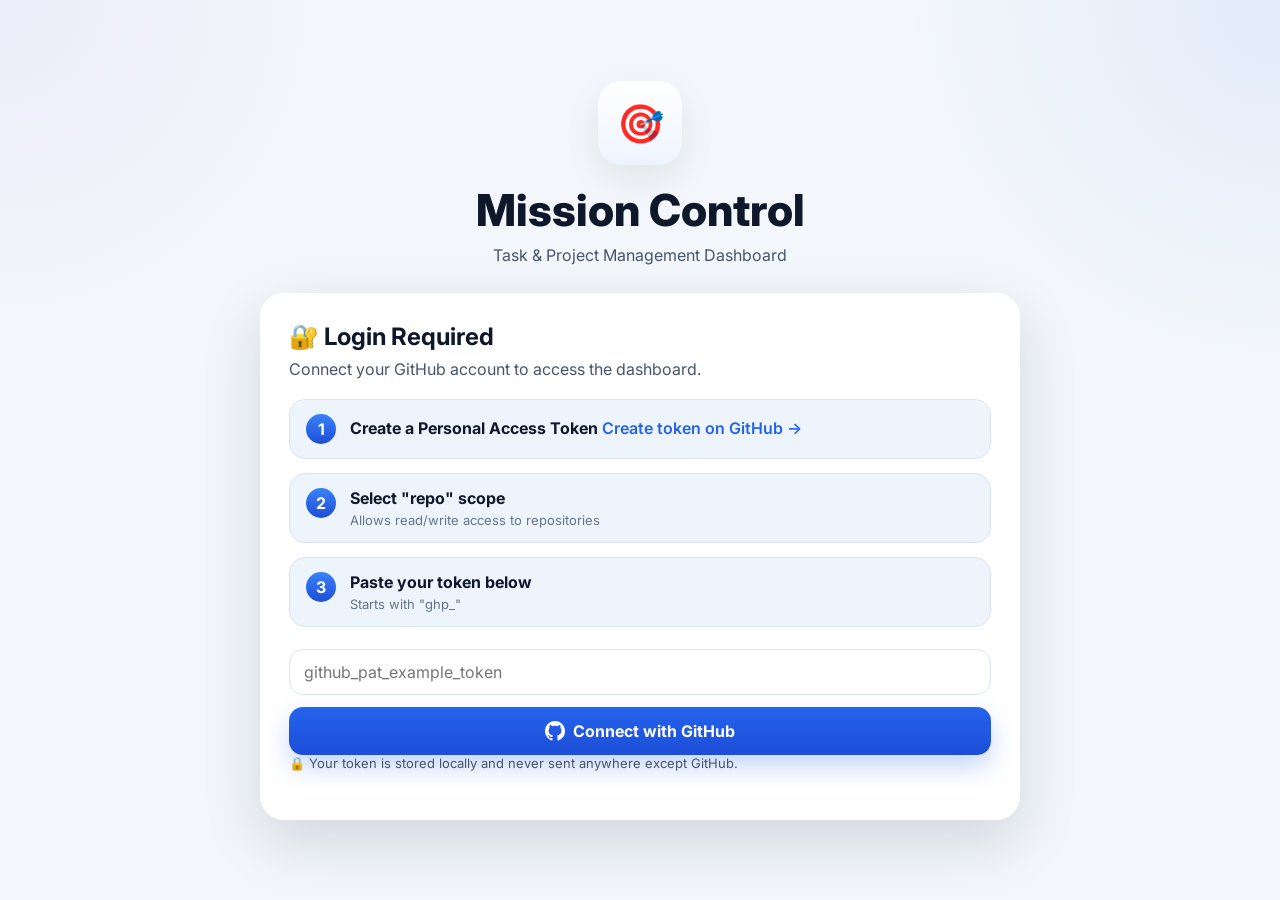
==== commit 0bc440af: "Add real dark mode, owner badge and restore panel styles - Dark theme: light surfaces moved to CSS v" ====
--- a/index.html
+++ b/index.html
@@ -5,6 +5,7 @@
     <meta name="viewport" content="width=device-width, initial-scale=1.0">
     <title>Mission Control - MoltBot</title>
     <link rel="stylesheet" href="css/styles.css">
+    <script>try{var t=localStorage.getItem('mc_theme');document.documentElement.setAttribute('data-theme',t||(matchMedia('(prefers-color-scheme: dark)').matches?'dark':'light'));}catch(e){}</script>
 </head>
 <body>
     <!-- Login Required Screen (shown when not authenticated) -->
@@ -105,6 +106,10 @@
         </div>
         <div class="header-right">
             <span class="live-indicator live" id="live-indicator">Live</span>
+            <div class="owner-credit" title="Mission Control by marcodg00777">
+                <span class="owner-credit-dot"></span>
+                <span>by&nbsp;<strong>Marco</strong></span>
+            </div>
             <button class="btn btn-secondary" id="theme-toggle" onclick="toggleTheme()" title="Cambiar tema">☀️ Claro</button>
             <button class="btn btn-secondary" onclick="pollForUpdates(); window.location.reload()">↻ Refresh</button>
 
--- a/css/styles.css
+++ b/css/styles.css
@@ -1,19 +1,1097 @@
-@import url('https://fonts.googleapis.com/css2?family=Inter:wght@400;500;600;700&display=swap');
-
-            --bg-primary: #f8fafc;
-            --bg-secondary: #ffffff;
-            --bg-card: #f1f5f9;
-            --bg-modal: #ffffff;
-            --bg-tertiary: #e2e8f0;
-            --bg-hover: #eaf2ff;
-            --text-primary: #0f172a;
-            --text-secondary: #475569;
-            --text-muted: #64748b;
-            --accent: #2563eb;
-            --accent-blue: #2563eb;
-            --accent-green: #059669;
-            --accent-yellow: #d97706;
-            --accent-red: #dc2626;
-            --accent-purple: #7c3aed;
-            --border: #dbe3ee;
-        }+@import url('https://fonts.googleapis.com/css2?family=Inter:wght@400;500;600;700;800&display=swap');
+
+:root {
+  --bg-primary: #f3f7fb;
+  --bg-secondary: #ffffff;
+  --bg-card: #fbfdff;
+  --bg-muted: #eef4fb;
+  --bg-hover: #e8f0ff;
+  --bg-modal: rgba(15, 23, 42, 0.52);
+  --text-primary: #0f172a;
+  --text-secondary: #475569;
+  --text-muted: #64748b;
+  --border: #dbe5f0;
+  --border-strong: #c8d6e5;
+  --accent: #2563eb;
+  --accent-blue: #2563eb;
+  --accent-green: #059669;
+  --accent-yellow: #d97706;
+  --accent-red: #dc2626;
+  --accent-purple: #7c3aed;
+  --shadow-soft: 0 8px 24px rgba(15, 23, 42, 0.06);
+  --shadow-card: 0 14px 36px rgba(15, 23, 42, 0.08);
+  --shadow-strong: 0 22px 60px rgba(15, 23, 42, 0.14);
+  --radius-sm: 10px;
+  --radius-md: 14px;
+  --radius-lg: 18px;
+  --surface: #ffffff;
+  --surface-glass: rgba(255,255,255,0.88);
+  --surface-glass-strong: rgba(255,255,255,0.96);
+  --surface-soft: rgba(255,255,255,0.8);
+  --surface-grad: linear-gradient(180deg, #fff, #eef4ff);
+  --surface-grad-soft: linear-gradient(180deg, #fff, #f8fbff);
+  --glass-border: rgba(255,255,255,0.8);
+  --header-border: rgba(219,229,240,0.9);
+  --track: #e5edf7;
+  --th-bg: #f8fbff;
+  --hover-border: #bfd4ea;
+  --banner-bg: linear-gradient(180deg, #fff8db, #fef3c7);
+  --banner-border: #fde68a;
+  --error-bg: #fef2f2;
+  --error-border: #fecaca;
+  --error-text: #991b1b;
+  --surface-header: rgba(243,247,251,0.92);
+}
+
+* { box-sizing: border-box; }
+html, body { margin: 0; padding: 0; }
+body {
+  font-family: Inter, -apple-system, BlinkMacSystemFont, 'Segoe UI', Roboto, sans-serif;
+  background:
+    radial-gradient(circle at top right, rgba(37,99,235,0.08), transparent 24%),
+    radial-gradient(circle at top left, rgba(124,58,237,0.06), transparent 22%),
+    var(--bg-primary);
+  color: var(--text-primary);
+  min-height: 100vh;
+}
+
+a { color: var(--accent); text-decoration: none; }
+a:hover { text-decoration: underline; }
+button, input, textarea, select { font: inherit; }
+
+.login-screen {
+  min-height: 100vh;
+  display: flex;
+  align-items: center;
+  justify-content: center;
+  padding: 32px 20px;
+}
+.login-container { width: min(760px, 100%); text-align: center; }
+.login-logo {
+  width: 84px; height: 84px; margin: 0 auto 18px;
+  display: grid; place-items: center; font-size: 38px;
+  border-radius: 24px; background: var(--surface-grad);
+  box-shadow: var(--shadow-card);
+}
+.login-title { margin: 0; font-size: clamp(32px, 5vw, 44px); font-weight: 800; }
+.login-subtitle { margin: 8px 0 0; color: var(--text-secondary); font-size: 16px; }
+.login-card {
+  margin-top: 28px; text-align: left; background: var(--surface-glass-strong);
+  backdrop-filter: blur(14px); border: 1px solid var(--glass-border);
+  border-radius: 24px; padding: 28px; box-shadow: var(--shadow-strong);
+}
+.login-card h2 { margin: 0 0 8px; font-size: 24px; }
+.login-card > p { margin: 0 0 20px; color: var(--text-secondary); }
+.login-steps { display: grid; gap: 14px; margin-bottom: 22px; }
+.login-step {
+  display: flex; gap: 14px; align-items: flex-start;
+  padding: 14px 16px; border-radius: 16px; background: var(--bg-muted); border: 1px solid var(--border);
+}
+.login-step-num {
+  width: 30px; height: 30px; display: grid; place-items: center;
+  border-radius: 999px; color: #fff; background: linear-gradient(180deg, #3b82f6, #1d4ed8); font-weight: 700; flex: 0 0 auto;
+}
+.login-hint, .login-security { color: var(--text-muted); font-size: 13px; display: block; margin-top: 4px; }
+.login-link { display: inline-block; margin-top: 4px; font-weight: 600; }
+.login-form { display: grid; gap: 12px; }
+.login-input, .form-input, .search-input {
+  width: 100%; border: 1px solid var(--border); border-radius: 14px; background: var(--surface);
+  padding: 12px 14px; color: var(--text-primary); outline: none; transition: .18s ease;
+}
+.login-input:focus, .form-input:focus, .search-input:focus, select:focus, textarea:focus {
+  border-color: #93c5fd; box-shadow: 0 0 0 4px rgba(59,130,246,0.12);
+}
+.login-btn, .btn {
+  border: 0; cursor: pointer; transition: .18s ease; display: inline-flex; align-items: center; justify-content: center; gap: 8px;
+}
+.login-btn {
+  min-height: 48px; border-radius: 14px; color: #fff; font-weight: 700;
+  background: linear-gradient(180deg, #2563eb, #1d4ed8);
+  box-shadow: 0 12px 24px rgba(37,99,235,0.26);
+}
+.login-btn:hover, .btn-primary:hover { transform: translateY(-1px); filter: brightness(1.03); }
+.login-error {
+  display: none; padding: 12px 14px; border-radius: 12px; color: var(--error-text);
+  background: var(--error-bg); border: 1px solid var(--error-border);
+}
+.login-loading { display: none; align-items: center; gap: 10px; color: var(--text-secondary); }
+.spinner {
+  width: 18px; height: 18px; border: 2px solid #cbd5e1; border-top-color: var(--accent);
+  border-radius: 50%; animation: spin .8s linear infinite;
+}
+@keyframes spin { to { transform: rotate(360deg); } }
+
+.dashboard { min-height: 100vh; }
+.header {
+  position: sticky; top: 0; z-index: 100; display: flex; justify-content: space-between; gap: 20px; align-items: flex-start;
+  padding: 16px 22px; background: var(--surface-glass); backdrop-filter: blur(14px);
+  border-bottom: 1px solid var(--header-border); box-shadow: var(--shadow-soft);
+}
+.header-left, .header-right { display: flex; gap: 14px; align-items: center; flex-wrap: wrap; }
+.header-left { flex: 1; }
+.logo {
+  display: flex; align-items: center; gap: 10px; font-size: 22px; font-weight: 800;
+  padding: 8px 12px; border-radius: 14px; background: var(--surface-grad-soft); box-shadow: var(--shadow-soft);
+}
+.nav-tabs { display: flex; flex-wrap: wrap; gap: 8px; }
+.nav-tab {
+  padding: 9px 14px; border-radius: 999px; border: 1px solid transparent;
+  color: var(--text-secondary); background: transparent; font-weight: 600; cursor: pointer; transition: .18s ease;
+}
+.nav-tab:hover { background: var(--surface-soft); border-color: var(--border); color: var(--text-primary); }
+.nav-tab.active {
+  background: var(--surface-grad); color: var(--text-primary); border-color: var(--border); box-shadow: var(--shadow-soft);
+}
+.search-container { display: flex; align-items: center; gap: 10px; flex-wrap: wrap; }
+.search-input-wrapper { position: relative; min-width: 240px; }
+.search-input { padding-left: 38px; padding-right: 38px; min-height: 42px; }
+.search-icon { position: absolute; left: 14px; top: 50%; transform: translateY(-50%); color: var(--text-muted); }
+.search-clear {
+  position: absolute; right: 10px; top: 50%; transform: translateY(-50%); border: 0; background: transparent; color: var(--text-muted); cursor: pointer; font-size: 20px;
+}
+.archive-search-toggle { display: inline-flex; align-items: center; gap: 6px; color: var(--text-secondary); font-size: 13px; }
+.search-info { color: var(--text-muted); font-size: 13px; }
+.live-indicator {
+  display: inline-flex; align-items: center; gap: 8px; padding: 8px 12px; border-radius: 999px; font-weight: 700; font-size: 13px;
+}
+.live-indicator::before { content: ''; width: 8px; height: 8px; border-radius: 50%; background: currentColor; }
+.live-indicator.live { color: #047857; background: rgba(16,185,129,0.12); }
+.live-indicator.stale { color: #b45309; background: rgba(245,158,11,0.12); }
+.btn {
+  min-height: 40px; padding: 0 14px; border-radius: 12px; font-weight: 600; background: var(--surface); color: var(--text-primary);
+  border: 1px solid var(--border); box-shadow: var(--shadow-soft);
+}
+.btn:hover { transform: translateY(-1px); background: var(--surface); }
+.btn-primary { background: linear-gradient(180deg, #2563eb, #1d4ed8); color: #fff; border-color: transparent; }
+.btn-secondary { background: var(--surface-glass); }
+.btn-github { background: linear-gradient(180deg, #111827, #020617); color: #fff; border-color: transparent; }
+.btn-danger { background: linear-gradient(180deg, #ef4444, #dc2626); color: #fff; border-color: transparent; }
+.btn-small { min-height: 34px; padding: 0 12px; font-size: 13px; }
+.btn-icon {
+  width: 36px; height: 36px; border-radius: 10px; border: 1px solid var(--border); background: var(--surface); cursor: pointer;
+}
+.user-profile {
+  display: flex; align-items: center; gap: 10px; padding: 8px 12px; background: var(--surface-glass); border: 1px solid var(--border); border-radius: 14px; box-shadow: var(--shadow-soft);
+}
+.user-avatar { width: 32px; height: 32px; border-radius: 50%; }
+.user-name { font-size: 14px; font-weight: 700; }
+.user-logout { color: var(--text-secondary); cursor: pointer; font-size: 13px; }
+
+.unsaved-banner {
+  display: none; justify-content: space-between; align-items: center; gap: 12px; flex-wrap: wrap;
+  margin: 14px 22px 0; padding: 14px 16px; border-radius: 16px; background: var(--banner-bg); border: 1px solid var(--banner-border);
+}
+.unsaved-banner.visible { display: flex; }
+.unsaved-text { font-weight: 700; }
+
+.view { display: none; }
+.view.active { display: block; }
+.stats-bar, .filters, .executive-bar, .main { width: min(1600px, calc(100% - 32px)); margin-left: auto; margin-right: auto; }
+.stats-bar {
+  display: grid; grid-template-columns: repeat(4, minmax(0,1fr)); gap: 14px; padding: 18px 0 10px;
+}
+.stat {
+  background: var(--surface-glass); border: 1px solid var(--border); border-radius: 18px; padding: 18px 20px; box-shadow: var(--shadow-soft);
+}
+.stat-value { display: block; font-size: 30px; font-weight: 800; letter-spacing: -0.03em; }
+.stat-label { color: var(--text-secondary); font-weight: 600; font-size: 14px; }
+.stat-highlight { color: var(--accent-green); }
+.filters {
+  display: flex; gap: 10px; flex-wrap: wrap; padding: 10px 0 8px;
+}
+.filter-btn {
+  border: 1px solid var(--border); background: var(--surface-soft); color: var(--text-secondary);
+  border-radius: 999px; padding: 9px 14px; font-weight: 600; cursor: pointer; box-shadow: var(--shadow-soft);
+}
+.filter-btn.active { background: var(--surface-grad); color: var(--text-primary); border-color: #bfdbfe; }
+.executive-bar {
+  display: grid; grid-template-columns: 1.1fr 1fr; gap: 14px; padding: 8px 0 16px;
+}
+.exec-card {
+  background: var(--surface-glass-strong); border: 1px solid var(--border); border-radius: 18px; padding: 18px 20px; box-shadow: var(--shadow-soft);
+}
+.exec-title { font-size: 14px; font-weight: 800; text-transform: uppercase; letter-spacing: .06em; color: var(--text-secondary); margin-bottom: 12px; }
+.exec-row { display: grid; grid-template-columns: 90px 1fr 36px; align-items: center; gap: 12px; font-size: 14px; margin-bottom: 10px; }
+.exec-track { height: 10px; border-radius: 999px; background: var(--track); overflow: hidden; }
+.exec-fill { height: 100%; border-radius: inherit; }
+.exec-fill.backlog { background: linear-gradient(90deg, #94a3b8, #64748b); }
+.exec-fill.progress { background: linear-gradient(90deg, #60a5fa, #2563eb); }
+.exec-fill.review { background: linear-gradient(90deg, #c084fc, #7c3aed); }
+.exec-fill.done { background: linear-gradient(90deg, #34d399, #059669); }
+.project-summary { display: grid; gap: 10px; }
+.project-summary > * {
+  padding: 12px 14px; border-radius: 14px; background: var(--bg-muted); border: 1px solid var(--border);
+}
+.main { padding-bottom: 28px; }
+.kanban {
+  display: grid; grid-auto-flow: column; grid-auto-columns: minmax(300px, 1fr); gap: 16px; overflow-x: auto; padding-bottom: 8px;
+}
+.column {
+  min-width: 300px; background: var(--surface-soft); border: 1px solid var(--header-border); border-radius: 20px; box-shadow: var(--shadow-soft);
+  padding: 14px; align-self: start;
+}
+.column-header {
+  position: sticky; top: 0; z-index: 5; display: flex; align-items: center; justify-content: space-between; gap: 8px;
+  padding: 12px 12px 14px; margin: -2px -2px 12px; border-radius: 16px;
+  background: var(--surface-header); backdrop-filter: blur(10px); border: 1px solid var(--header-border);
+}
+.column-title { display: flex; align-items: center; gap: 8px; font-weight: 800; }
+.column-dot { width: 10px; height: 10px; border-radius: 999px; background: var(--accent); }
+.column-count {
+  min-width: 28px; height: 28px; display: grid; place-items: center; border-radius: 999px; background: var(--surface); border: 1px solid var(--border); font-size: 12px; font-weight: 800; color: var(--text-secondary);
+}
+.task-list, .subtasks-list, .comments-list, .docs-grid, .people-grid, .skills-grid, .brain-grid { display: grid; gap: 12px; }
+.task-card, .skill-card, .brain-card, .doc-card, .person-card {
+  background: var(--surface-grad-soft); border: 1px solid var(--border); border-radius: 16px;
+  padding: 14px; box-shadow: var(--shadow-soft); transition: .18s ease; cursor: pointer;
+}
+.task-card:hover, .skill-card:hover, .brain-card:hover, .doc-card:hover, .person-card:hover {
+  transform: translateY(-2px); box-shadow: var(--shadow-card); border-color: var(--hover-border);
+}
+.task-title { margin: 0 0 8px; font-size: 15px; font-weight: 800; line-height: 1.35; }
+.task-meta, .task-footer, .meta-row { display: flex; flex-wrap: wrap; gap: 8px; align-items: center; color: var(--text-muted); font-size: 12px; }
+.badge, .tag, .chip {
+  display: inline-flex; align-items: center; gap: 6px; padding: 5px 9px; border-radius: 999px; font-size: 12px; font-weight: 700;
+  background: var(--bg-muted); color: var(--text-secondary); border: 1px solid var(--border);
+}
+.priority-high, .badge-high { background: rgba(251,146,60,.12); color: #c2410c; border-color: rgba(251,146,60,.22); }
+.priority-urgent, .badge-urgent { background: rgba(239,68,68,.12); color: #b91c1c; border-color: rgba(239,68,68,.22); }
+.priority-medium, .badge-medium { background: rgba(59,130,246,.10); color: #1d4ed8; border-color: rgba(59,130,246,.18); }
+.priority-low, .badge-low { background: rgba(16,185,129,.10); color: #047857; border-color: rgba(16,185,129,.18); }
+.empty-state, .empty { color: var(--text-muted); text-align: center; padding: 28px 14px; border: 1px dashed var(--border-strong); border-radius: 16px; background: var(--surface-soft); }
+
+.modal-overlay {
+  position: fixed; inset: 0; display: none; align-items: center; justify-content: center; padding: 20px;
+  background: var(--bg-modal); z-index: 300;
+}
+.modal-overlay.visible { display: flex; }
+.modal {
+  width: min(860px, 100%); max-height: min(90vh, 920px); overflow: auto; background: var(--surface); border-radius: 24px;
+  border: 1px solid var(--header-border); box-shadow: var(--shadow-strong);
+}
+.modal-header, .modal-footer { display: flex; align-items: center; justify-content: space-between; gap: 12px; padding: 18px 20px; }
+.modal-header { border-bottom: 1px solid var(--border); position: sticky; top: 0; background: var(--surface-glass-strong); backdrop-filter: blur(8px); z-index: 2; }
+.modal-footer { border-top: 1px solid var(--border); position: sticky; bottom: 0; background: var(--surface-glass-strong); }
+.modal-title { margin: 0; font-size: 22px; font-weight: 800; }
+.modal-close { width: 36px; height: 36px; border-radius: 10px; border: 1px solid var(--border); background: var(--surface); cursor: pointer; font-size: 22px; }
+.modal-body { padding: 20px; }
+.form-group { display: grid; gap: 8px; margin-bottom: 16px; }
+.form-label { font-size: 13px; font-weight: 800; color: var(--text-secondary); text-transform: uppercase; letter-spacing: .04em; }
+textarea.form-input { min-height: 110px; resize: vertical; }
+.comment-add, .subtask-add { display: flex; gap: 8px; }
+.tags-chips-container { display: flex; flex-wrap: wrap; gap: 8px; }
+
+.toast-container {
+  position: fixed; right: 18px; bottom: 18px; display: grid; gap: 10px; z-index: 400;
+}
+.toast {
+  min-width: 280px; max-width: 420px; background: rgba(15,23,42,0.92); color: #fff; border-radius: 14px; padding: 14px 16px; box-shadow: var(--shadow-strong);
+}
+.toast.success { background: rgba(5,150,105,0.95); }
+.toast.error { background: rgba(220,38,38,0.95); }
+.toast.warning { background: rgba(217,119,6,0.95); }
+
+pre, code {
+  font-family: ui-monospace, SFMono-Regular, Menlo, Consolas, monospace;
+}
+pre {
+  padding: 14px; border-radius: 14px; overflow: auto; background: #0f172a; color: #e2e8f0;
+}
+.table-wrap { overflow: auto; }
+table { width: 100%; border-collapse: collapse; background: var(--surface); border-radius: 14px; overflow: hidden; }
+th, td { padding: 12px 14px; border-bottom: 1px solid var(--border); text-align: left; }
+th { background: var(--th-bg); color: var(--text-secondary); font-size: 13px; text-transform: uppercase; letter-spacing: .04em; }
+
+.hidden { display: none !important; }
+.muted { color: var(--text-muted); }
+.warn { color: #b45309; }
+.danger { color: #b91c1c; }
+.success { color: #047857; }
+
+@media (max-width: 1100px) {
+  .stats-bar { grid-template-columns: repeat(2, minmax(0,1fr)); }
+  .executive-bar { grid-template-columns: 1fr; }
+}
+@media (max-width: 720px) {
+  .header { padding: 14px; }
+  .stats-bar, .filters, .executive-bar, .main { width: min(100% - 20px, 1600px); }
+  .stats-bar { grid-template-columns: 1fr; }
+  .kanban { grid-auto-columns: minmax(280px, 88vw); }
+  .login-card { padding: 20px; border-radius: 20px; }
+  .comment-add, .subtask-add { flex-direction: column; }
+}
+
+/* === Tema oscuro === */
+[data-theme="dark"] {
+  color-scheme: dark;
+  --bg-primary: #0b1220;
+  --bg-secondary: #111a2b;
+  --bg-card: #131d30;
+  --bg-muted: #17223a;
+  --bg-hover: #1c2a46;
+  --bg-modal: rgba(2, 6, 23, 0.7);
+  --text-primary: #e5edf7;
+  --text-secondary: #a5b4c8;
+  --text-muted: #7f8ea3;
+  --border: #23324d;
+  --border-strong: #2e4063;
+  --accent: #60a5fa;
+  --accent-blue: #60a5fa;
+  --accent-green: #34d399;
+  --accent-yellow: #fbbf24;
+  --accent-red: #f87171;
+  --accent-purple: #a78bfa;
+  --shadow-soft: 0 8px 24px rgba(0, 0, 0, 0.35);
+  --shadow-card: 0 14px 36px rgba(0, 0, 0, 0.45);
+  --shadow-strong: 0 22px 60px rgba(0, 0, 0, 0.55);
+  --surface: #131d30;
+  --surface-glass: rgba(19, 29, 48, 0.88);
+  --surface-glass-strong: rgba(19, 29, 48, 0.96);
+  --surface-soft: rgba(19, 29, 48, 0.78);
+  --surface-grad: linear-gradient(180deg, #172238, #131d30);
+  --surface-grad-soft: linear-gradient(180deg, #152036, #121b2d);
+  --glass-border: rgba(148, 163, 184, 0.12);
+  --header-border: rgba(35, 50, 77, 0.9);
+  --track: #1e2b44;
+  --th-bg: #17223a;
+  --hover-border: #35507a;
+  --banner-bg: linear-gradient(180deg, rgba(251,191,36,0.14), rgba(251,191,36,0.08));
+  --banner-border: rgba(251, 191, 36, 0.35);
+  --error-bg: rgba(248, 113, 113, 0.12);
+  --error-border: rgba(248, 113, 113, 0.35);
+  --error-text: #fca5a5;
+  --surface-header: rgba(23, 34, 58, 0.92);
+}
+[data-theme="dark"] body {
+  background:
+    radial-gradient(circle at top right, rgba(96,165,250,0.10), transparent 26%),
+    radial-gradient(circle at top left, rgba(167,139,250,0.08), transparent 24%),
+    var(--bg-primary);
+}
+[data-theme="dark"] input, [data-theme="dark"] textarea, [data-theme="dark"] select { color: var(--text-primary); }
+[data-theme="dark"] .live-indicator.live { color: #34d399; background: rgba(52,211,153,0.14); }
+[data-theme="dark"] .live-indicator.stale { color: #fbbf24; background: rgba(251,191,36,0.14); }
+[data-theme="dark"] .priority-high, [data-theme="dark"] .badge-high { color: #fdba74; }
+[data-theme="dark"] .priority-urgent, [data-theme="dark"] .badge-urgent { color: #fca5a5; }
+[data-theme="dark"] .priority-medium, [data-theme="dark"] .badge-medium { color: #93c5fd; }
+[data-theme="dark"] .priority-low, [data-theme="dark"] .badge-low { color: #6ee7b7; }
+[data-theme="dark"] .warn { color: #fbbf24; }
+[data-theme="dark"] .danger { color: #fca5a5; }
+[data-theme="dark"] .success { color: #6ee7b7; }
+
+/* === Indicador Live con pulso === */
+.live-indicator.live::before { animation: livePulse 2s ease-in-out infinite; }
+@keyframes livePulse {
+  0%, 100% { box-shadow: 0 0 0 0 rgba(16, 185, 129, 0.45); }
+  50% { box-shadow: 0 0 0 5px rgba(16, 185, 129, 0); }
+}
+@media (prefers-reduced-motion: reduce) { .live-indicator.live::before { animation: none; } }
+
+/* === Crédito del dueño === */
+.owner-credit {
+  display: inline-flex; align-items: center; gap: 8px; padding: 6px 12px;
+  border-radius: 999px; font-size: 13px; color: var(--text-secondary);
+  background: var(--surface-glass); border: 1px solid var(--border); box-shadow: var(--shadow-soft);
+  white-space: nowrap;
+}
+.owner-credit strong { color: var(--text-primary); font-weight: 700; }
+.owner-credit-dot { width: 8px; height: 8px; border-radius: 50%; background: linear-gradient(135deg, var(--accent), var(--accent-purple)); }
+
+/* === Paneles: Activity, Brain (Knowledge Builder, diff, merge) y Skills — recuperados del diseño original === */
+.activity {
+            width: 320px;
+            background: var(--bg-secondary);
+            border-left: 1px solid var(--border);
+            padding: 1rem;
+            overflow-y: auto;
+            transition: all 0.3s ease;
+            position: relative;
+        }
+.activity.collapsed {
+            width: 0;
+            padding: 0;
+            border-left: none;
+            overflow: hidden;
+        }
+.activity-toggle {
+            display: inline-flex;
+            align-items: center;
+            justify-content: center;
+            width: 24px;
+            height: 24px;
+            background: var(--bg-card);
+            border: 1px solid var(--border);
+            border-radius: 4px;
+            cursor: pointer;
+            color: var(--text-secondary);
+            font-size: 0.875rem;
+            transition: all 0.2s;
+            margin-left: auto;
+        }
+.activity-toggle:hover {
+            background: var(--border);
+            color: var(--text-primary);
+        }
+.activity-reopen {
+            position: fixed;
+            right: 0;
+            top: 50%;
+            transform: translateY(-50%);
+            width: 32px;
+            height: 80px;
+            background: var(--bg-secondary);
+            border: 1px solid var(--border);
+            border-right: none;
+            border-radius: 8px 0 0 8px;
+            cursor: pointer;
+            display: none;
+            align-items: center;
+            justify-content: center;
+            color: var(--text-secondary);
+            font-size: 0.75rem;
+            writing-mode: vertical-rl;
+            text-orientation: mixed;
+            z-index: 100;
+        }
+.activity-reopen:hover {
+            background: var(--bg-card);
+            color: var(--text-primary);
+        }
+.activity.collapsed ~ .activity-reopen,
+        body:has(.activity.collapsed) .activity-reopen {
+            display: flex;
+        }
+.activity-header {
+            display: flex;
+            justify-content: space-between;
+            align-items: center;
+            font-weight: 600;
+            margin-bottom: 1rem;
+            color: var(--text-secondary);
+            font-size: 0.875rem;
+            text-transform: uppercase;
+            letter-spacing: 0.05em;
+        }
+.activity-list {
+            display: flex;
+            flex-direction: column;
+            gap: 1rem;
+        }
+.activity-item {
+            display: flex;
+            gap: 0.75rem;
+            font-size: 0.875rem;
+        }
+.activity-dot {
+            width: 8px;
+            height: 8px;
+            border-radius: 50%;
+            margin-top: 0.375rem;
+            flex-shrink: 0;
+        }
+.activity-dot.created { background: var(--accent-green); }
+.activity-dot.moved { background: var(--accent-blue); }
+.activity-dot.completed { background: var(--accent-purple); }
+.activity-dot.deleted { background: var(--accent-red); }
+.activity-dot.archive { background: var(--accent-purple); }
+.activity-dot.unarchive { background: var(--accent-blue); }
+.activity-content {
+            flex: 1;
+        }
+.activity-actor {
+            font-weight: 500;
+        }
+.activity-action {
+            color: var(--text-secondary);
+        }
+.activity-task {
+            color: var(--accent-blue);
+        }
+.activity-time {
+            color: var(--text-secondary);
+            font-size: 0.75rem;
+            margin-top: 0.25rem;
+        }
+@media (max-width: 768px) {
+
+
+            .activity {
+                width: 100%;
+                border-left: none;
+                border-top: 1px solid var(--border);
+            }
+}
+.skill-panel-overlay {
+            position: fixed;
+            top: 0;
+            left: 0;
+            right: 0;
+            bottom: 0;
+            background: rgba(0, 0, 0, 0.5);
+            opacity: 0;
+            visibility: hidden;
+            transition: all 0.3s ease;
+            z-index: 1000;
+        }
+.skill-panel-overlay.visible {
+            opacity: 1;
+            visibility: visible;
+        }
+.skill-panel {
+            position: fixed;
+            top: 0;
+            right: 0;
+            width: 480px;
+            max-width: 90vw;
+            height: 100vh;
+            background: var(--bg-secondary);
+            border-left: 1px solid var(--border);
+            transform: translateX(100%);
+            transition: transform 0.3s ease;
+            z-index: 1001;
+            display: flex;
+            flex-direction: column;
+            overflow: hidden;
+        }
+.skill-panel.visible {
+            transform: translateX(0);
+        }
+.skill-panel-header {
+            display: flex;
+            align-items: center;
+            justify-content: space-between;
+            padding: 1rem 1.5rem;
+            border-bottom: 1px solid var(--border);
+            background: var(--bg-card);
+        }
+.skill-panel-title {
+            display: flex;
+            align-items: center;
+            gap: 0.75rem;
+        }
+.skill-panel-title-emoji {
+            font-size: 1.5rem;
+        }
+.skill-panel-title-text {
+            font-size: 1.1rem;
+            font-weight: 600;
+        }
+.skill-panel-close {
+            background: none;
+            border: none;
+            color: var(--text-secondary);
+            font-size: 1.5rem;
+            cursor: pointer;
+            padding: 0.25rem;
+            line-height: 1;
+            border-radius: 4px;
+            transition: all 0.2s;
+        }
+.skill-panel-close:hover {
+            color: var(--text-primary);
+            background: var(--bg-card);
+        }
+.skill-panel-content {
+            flex: 1;
+            overflow-y: auto;
+            padding: 1.5rem;
+        }
+.skill-panel-section {
+            margin-bottom: 1.5rem;
+        }
+.skill-panel-section-title {
+            font-size: 0.8rem;
+            font-weight: 600;
+            text-transform: uppercase;
+            color: var(--text-secondary);
+            margin-bottom: 0.75rem;
+            letter-spacing: 0.5px;
+        }
+.skill-panel-footer {
+            padding: 1rem 1.5rem;
+            border-top: 1px solid var(--border);
+            background: var(--bg-card);
+            display: flex;
+            gap: 0.75rem;
+        }
+@media (max-width: 768px) {
+
+
+            .skill-panel {
+                width: 100%;
+                max-width: 100%;
+            }
+}
+.brain-kb-modal {
+            width: 600px;
+            max-width: 90vw;
+            max-height: 80vh;
+            background: var(--surface);
+            border-radius: 12px;
+            border: 1px solid var(--border);
+            display: flex;
+            flex-direction: column;
+            overflow: hidden;
+        }
+.brain-kb-header {
+            display: flex;
+            align-items: center;
+            justify-content: space-between;
+            padding: 1rem 1.25rem;
+            border-bottom: 1px solid var(--border);
+        }
+.brain-kb-title {
+            font-size: 1rem;
+            font-weight: 600;
+        }
+.brain-kb-close {
+            background: transparent;
+            border: none;
+            color: var(--text-secondary);
+            font-size: 1.25rem;
+            cursor: pointer;
+            padding: 0.25rem;
+        }
+.brain-kb-content {
+            flex: 1;
+            padding: 1.25rem;
+            overflow-y: auto;
+        }
+.brain-kb-input {
+            width: 100%;
+            min-height: 120px;
+            padding: 0.75rem;
+            background: var(--bg-secondary);
+            border: 1px solid var(--border);
+            border-radius: 8px;
+            color: var(--text-primary);
+            font-size: 0.875rem;
+            resize: vertical;
+            margin-bottom: 1rem;
+        }
+.brain-kb-input:focus {
+            outline: none;
+            border-color: var(--accent-blue);
+        }
+.brain-kb-result {
+            background: var(--bg-secondary);
+            border-radius: 8px;
+            padding: 1rem;
+            margin-top: 1rem;
+        }
+.brain-kb-result-label {
+            font-size: 0.75rem;
+            text-transform: uppercase;
+            color: var(--text-secondary);
+            margin-bottom: 0.5rem;
+        }
+.brain-kb-footer {
+            display: flex;
+            justify-content: flex-end;
+            gap: 0.5rem;
+            padding: 1rem 1.25rem;
+            border-top: 1px solid var(--border);
+        }
+.brain-kb-loading {
+            display: flex;
+            align-items: center;
+            gap: 0.5rem;
+            color: var(--text-secondary);
+        }
+.brain-kb-loading::before {
+            content: '';
+            width: 16px;
+            height: 16px;
+            border: 2px solid var(--border);
+            border-top-color: var(--accent-blue);
+            border-radius: 50%;
+            animation: spin 1s linear infinite;
+        }
+.brain-ai-settings {
+            position: fixed;
+            inset: 0;
+            background: rgba(0, 0, 0, 0.8);
+            display: flex;
+            align-items: center;
+            justify-content: center;
+            z-index: 2000;
+            opacity: 0;
+            visibility: hidden;
+            transition: all 0.2s;
+        }
+.brain-ai-settings.visible {
+            opacity: 1;
+            visibility: visible;
+        }
+.brain-ai-settings-modal {
+            background: var(--bg-card);
+            border-radius: 12px;
+            width: 100%;
+            max-width: 450px;
+            border: 1px solid var(--border);
+        }
+.brain-ai-settings-header {
+            display: flex;
+            justify-content: space-between;
+            align-items: center;
+            padding: 1rem 1.25rem;
+            border-bottom: 1px solid var(--border);
+        }
+.brain-ai-settings-title {
+            font-weight: 600;
+        }
+.brain-ai-settings-content {
+            padding: 1.25rem;
+        }
+.brain-ai-settings-field {
+            margin-bottom: 1rem;
+        }
+.brain-ai-settings-field label {
+            display: block;
+            font-size: 0.875rem;
+            color: var(--text-secondary);
+            margin-bottom: 0.5rem;
+        }
+.brain-ai-settings-field input,
+        .brain-ai-settings-field select {
+            width: 100%;
+            padding: 0.5rem 0.75rem;
+            background: var(--bg-secondary);
+            border: 1px solid var(--border);
+            border-radius: 6px;
+            color: var(--text-primary);
+            font-size: 0.875rem;
+        }
+.brain-ai-settings-field input:focus,
+        .brain-ai-settings-field select:focus {
+            outline: none;
+            border-color: var(--accent-blue);
+        }
+.brain-ai-settings-hint {
+            font-size: 0.75rem;
+            color: var(--text-secondary);
+            margin-top: 0.375rem;
+        }
+.brain-ai-settings-footer {
+            display: flex;
+            justify-content: flex-end;
+            gap: 0.5rem;
+            padding: 1rem 1.25rem;
+            border-top: 1px solid var(--border);
+        }
+.brain-ai-status {
+            display: flex;
+            align-items: center;
+            gap: 0.5rem;
+            padding: 0.5rem 0.75rem;
+            background: var(--bg-secondary);
+            border-radius: 6px;
+            font-size: 0.75rem;
+            margin-bottom: 1rem;
+        }
+.brain-ai-status.connected {
+            background: rgba(16, 185, 129, 0.15);
+            color: var(--accent-green);
+        }
+.brain-ai-status.disconnected {
+            background: rgba(245, 158, 11, 0.15);
+            color: var(--accent-yellow);
+        }
+.brain-diff-modal {
+            position: fixed;
+            top: 0;
+            left: 0;
+            right: 0;
+            bottom: 0;
+            background: rgba(0, 0, 0, 0.85);
+            display: flex;
+            align-items: center;
+            justify-content: center;
+            z-index: 1001;
+            opacity: 0;
+            visibility: hidden;
+            transition: all 0.2s;
+        }
+.brain-diff-modal.visible {
+            opacity: 1;
+            visibility: visible;
+        }
+.brain-diff-container {
+            width: 800px;
+            max-width: 95vw;
+            max-height: 85vh;
+            background: var(--surface);
+            border-radius: 12px;
+            border: 1px solid var(--border);
+            display: flex;
+            flex-direction: column;
+            overflow: hidden;
+        }
+.brain-diff-header {
+            display: flex;
+            align-items: center;
+            justify-content: space-between;
+            padding: 1rem 1.25rem;
+            border-bottom: 1px solid var(--border);
+        }
+.brain-diff-title {
+            font-size: 1rem;
+            font-weight: 600;
+        }
+.brain-diff-meta {
+            font-size: 0.75rem;
+            color: var(--text-secondary);
+            margin-top: 0.25rem;
+        }
+.brain-diff-close {
+            background: transparent;
+            border: none;
+            color: var(--text-secondary);
+            font-size: 1.5rem;
+            cursor: pointer;
+            padding: 0.25rem 0.5rem;
+            border-radius: 4px;
+        }
+.brain-diff-close:hover {
+            background: var(--bg-card);
+            color: var(--text-primary);
+        }
+.brain-diff-content {
+            flex: 1;
+            overflow-y: auto;
+            padding: 1rem;
+        }
+.brain-diff-file {
+            margin-bottom: 1.5rem;
+        }
+.brain-diff-file-header {
+            display: flex;
+            align-items: center;
+            gap: 0.5rem;
+            padding: 0.5rem 0.75rem;
+            background: var(--bg-secondary);
+            border-radius: 6px 6px 0 0;
+            border: 1px solid var(--border);
+            border-bottom: none;
+            font-size: 0.875rem;
+            font-weight: 500;
+        }
+.brain-diff-stats {
+            margin-left: auto;
+            display: flex;
+            gap: 0.5rem;
+            font-size: 0.75rem;
+        }
+.brain-diff-stats-add {
+            color: #4ade80;
+        }
+.brain-diff-stats-del {
+            color: #f87171;
+        }
+.brain-diff-lines {
+            font-family: 'SF Mono', Consolas, monospace;
+            font-size: 0.8125rem;
+            line-height: 1.5;
+            border: 1px solid var(--border);
+            border-radius: 0 0 6px 6px;
+            overflow: hidden;
+        }
+.brain-diff-line {
+            display: flex;
+            padding: 0 0.75rem;
+            min-height: 1.5em;
+        }
+.brain-diff-line.add {
+            background: rgba(74, 222, 128, 0.1);
+        }
+.brain-diff-line.del {
+            background: rgba(248, 113, 113, 0.1);
+        }
+.brain-diff-line.hunk {
+            background: rgba(96, 165, 250, 0.1);
+            color: var(--text-secondary);
+            font-style: italic;
+        }
+.brain-diff-line-num {
+            width: 40px;
+            text-align: right;
+            padding-right: 0.75rem;
+            color: var(--text-secondary);
+            user-select: none;
+            flex-shrink: 0;
+        }
+.brain-diff-line-content {
+            flex: 1;
+            white-space: pre-wrap;
+            word-break: break-all;
+        }
+.brain-diff-line-prefix {
+            width: 1.25rem;
+            flex-shrink: 0;
+            user-select: none;
+        }
+.brain-diff-line.add .brain-diff-line-prefix {
+            color: #4ade80;
+        }
+.brain-diff-line.del .brain-diff-line-prefix {
+            color: #f87171;
+        }
+.brain-diff-loading {
+            display: flex;
+            align-items: center;
+            justify-content: center;
+            padding: 3rem;
+            color: var(--text-secondary);
+        }
+.brain-merge-modal {
+            position: fixed;
+            top: 0;
+            left: 0;
+            right: 0;
+            bottom: 0;
+            background: rgba(0, 0, 0, 0.85);
+            display: flex;
+            align-items: center;
+            justify-content: center;
+            z-index: 1001;
+            opacity: 0;
+            visibility: hidden;
+            transition: all 0.2s;
+        }
+.brain-merge-modal.visible {
+            opacity: 1;
+            visibility: visible;
+        }
+.brain-merge-container {
+            width: 600px;
+            max-width: 95vw;
+            max-height: 85vh;
+            background: var(--surface);
+            border-radius: 12px;
+            border: 1px solid var(--border);
+            display: flex;
+            flex-direction: column;
+            overflow: hidden;
+        }
+.brain-merge-header {
+            display: flex;
+            align-items: center;
+            justify-content: space-between;
+            padding: 1rem 1.25rem;
+            border-bottom: 1px solid var(--border);
+        }
+.brain-merge-title {
+            font-size: 1rem;
+            font-weight: 600;
+        }
+.brain-merge-content {
+            flex: 1;
+            overflow-y: auto;
+            padding: 1.25rem;
+        }
+.brain-merge-files {
+            max-height: 200px;
+            overflow-y: auto;
+            border: 1px solid var(--border);
+            border-radius: 8px;
+            margin-bottom: 1rem;
+        }
+.brain-merge-file {
+            display: flex;
+            align-items: center;
+            gap: 0.75rem;
+            padding: 0.75rem 1rem;
+            border-bottom: 1px solid var(--border);
+            cursor: pointer;
+            transition: background 0.15s;
+        }
+.brain-merge-file:last-child {
+            border-bottom: none;
+        }
+.brain-merge-file:hover {
+            background: var(--bg-card);
+        }
+.brain-merge-file input[type="checkbox"] {
+            width: 18px;
+            height: 18px;
+            accent-color: var(--accent-blue);
+        }
+.brain-merge-file-info {
+            flex: 1;
+        }
+.brain-merge-file-name {
+            font-size: 0.875rem;
+            font-weight: 500;
+        }
+.brain-merge-file-meta {
+            font-size: 0.75rem;
+            color: var(--text-secondary);
+        }
+.brain-merge-options {
+            display: flex;
+            flex-direction: column;
+            gap: 0.5rem;
+            margin-bottom: 1rem;
+        }
+.brain-merge-checkbox {
+            display: flex;
+            align-items: center;
+            gap: 0.5rem;
+            font-size: 0.875rem;
+            color: var(--text-secondary);
+            cursor: pointer;
+        }
+.brain-merge-checkbox input {
+            width: 16px;
+            height: 16px;
+            accent-color: var(--accent-blue);
+        }
+.brain-merge-preview {
+            background: var(--bg-secondary);
+            border: 1px solid var(--border);
+            border-radius: 8px;
+            padding: 1rem;
+        }
+.brain-merge-preview-label {
+            font-size: 0.75rem;
+            font-weight: 600;
+            color: var(--text-secondary);
+            margin-bottom: 0.5rem;
+            text-transform: uppercase;
+        }
+.brain-merge-preview-content {
+            font-family: 'SF Mono', Consolas, monospace;
+            font-size: 0.8125rem;
+            white-space: pre-wrap;
+            max-height: 200px;
+            overflow-y: auto;
+        }
+.brain-merge-footer {
+            display: flex;
+            justify-content: flex-end;
+            gap: 0.5rem;
+            padding: 1rem 1.25rem;
+            border-top: 1px solid var(--border);
+        }
+
+/* === Distribución: tablero + barra Activity a la derecha === */
+.main { display: flex; gap: 16px; align-items: flex-start; }
+.main > .kanban { flex: 1; min-width: 0; }
+.main > .activity {
+  flex: 0 0 320px; position: sticky; top: 16px; max-height: calc(100vh - 32px);
+  border: 1px solid var(--border); border-radius: var(--radius-lg);
+  background: var(--surface-glass); box-shadow: var(--shadow-soft);
+}
+.main > .activity.collapsed { flex-basis: 0; border: none; box-shadow: none; }
+@media (max-width: 1100px) {
+  .main { flex-direction: column; }
+  .main > .activity { flex-basis: auto; width: 100%; position: static; max-height: none; }
+}
+
+/* === Capa del Knowledge Builder (oculta hasta que se abre) === */
+.brain-knowledge-builder {
+  position: fixed; inset: 0; background: var(--bg-modal);
+  display: flex; align-items: center; justify-content: center; z-index: 1000;
+  opacity: 0; visibility: hidden; transition: all 0.2s;
+}
+.brain-knowledge-builder.visible { opacity: 1; visibility: visible; }
